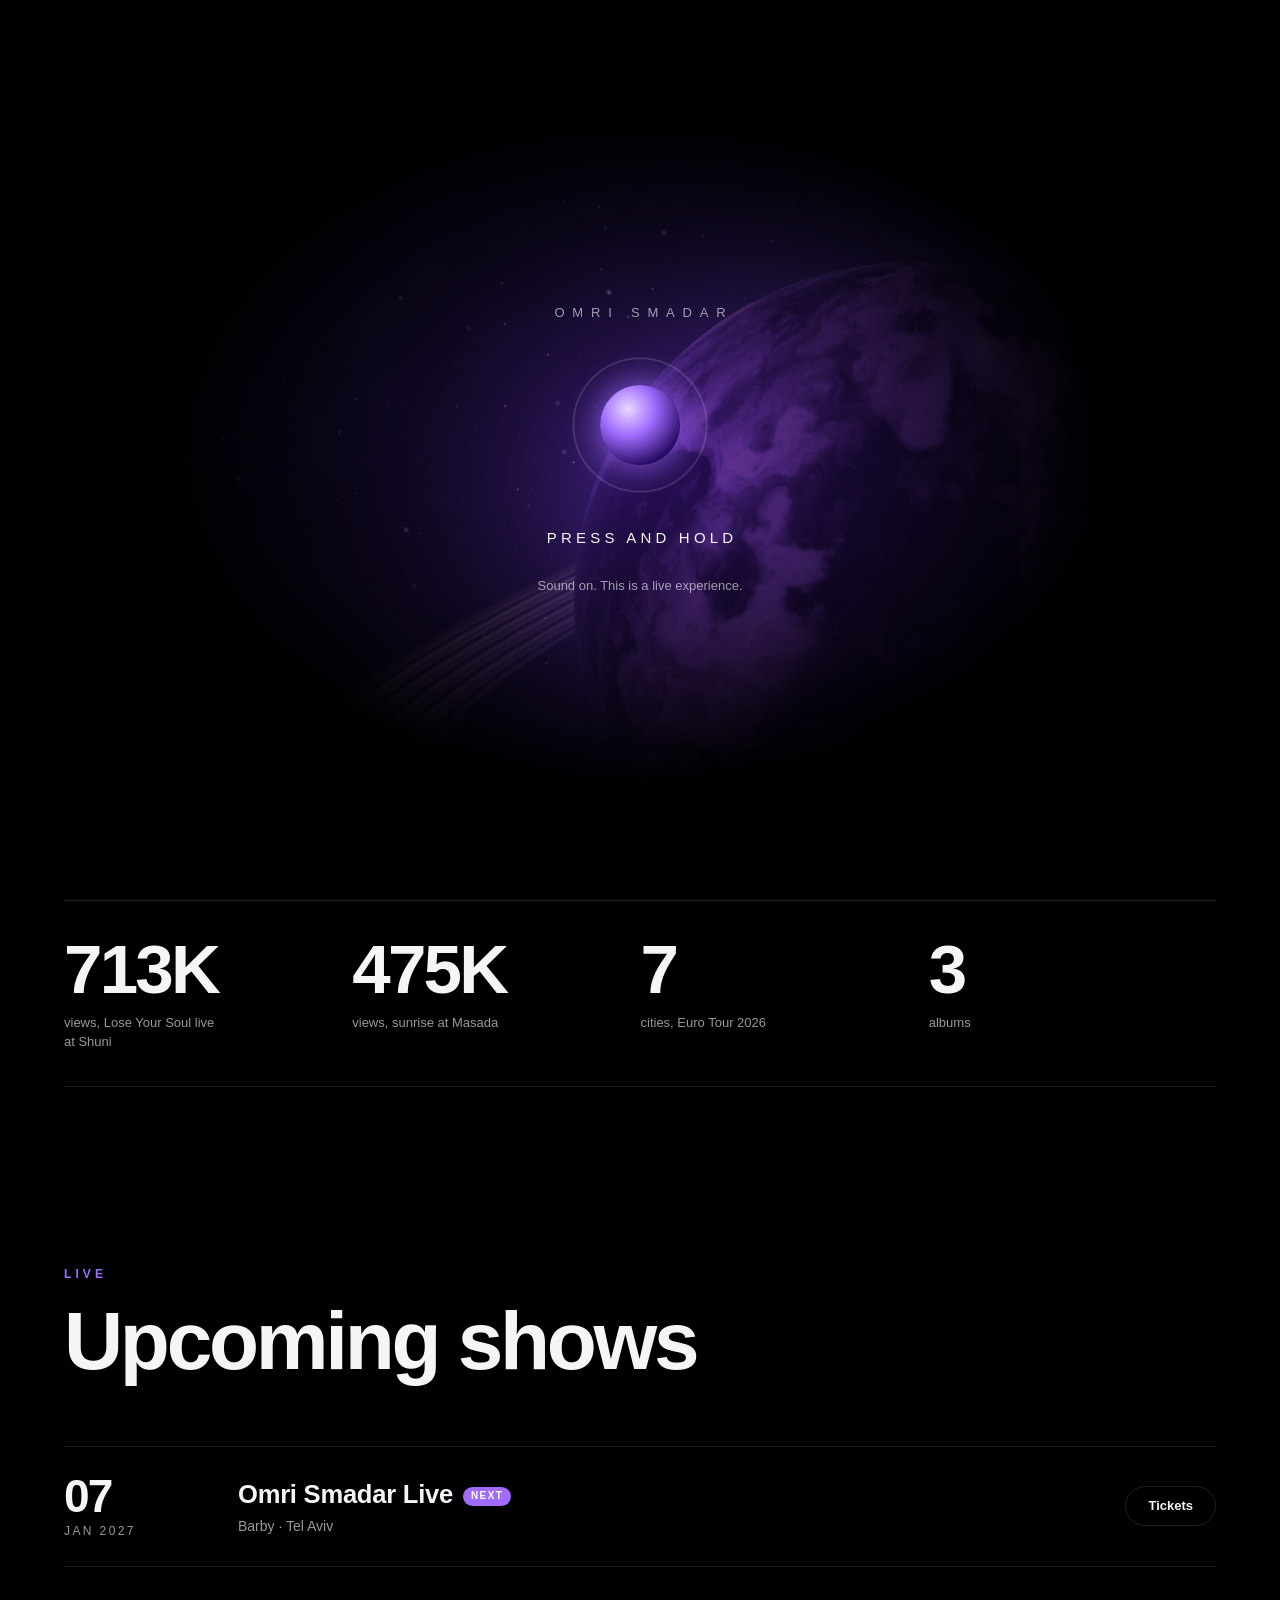
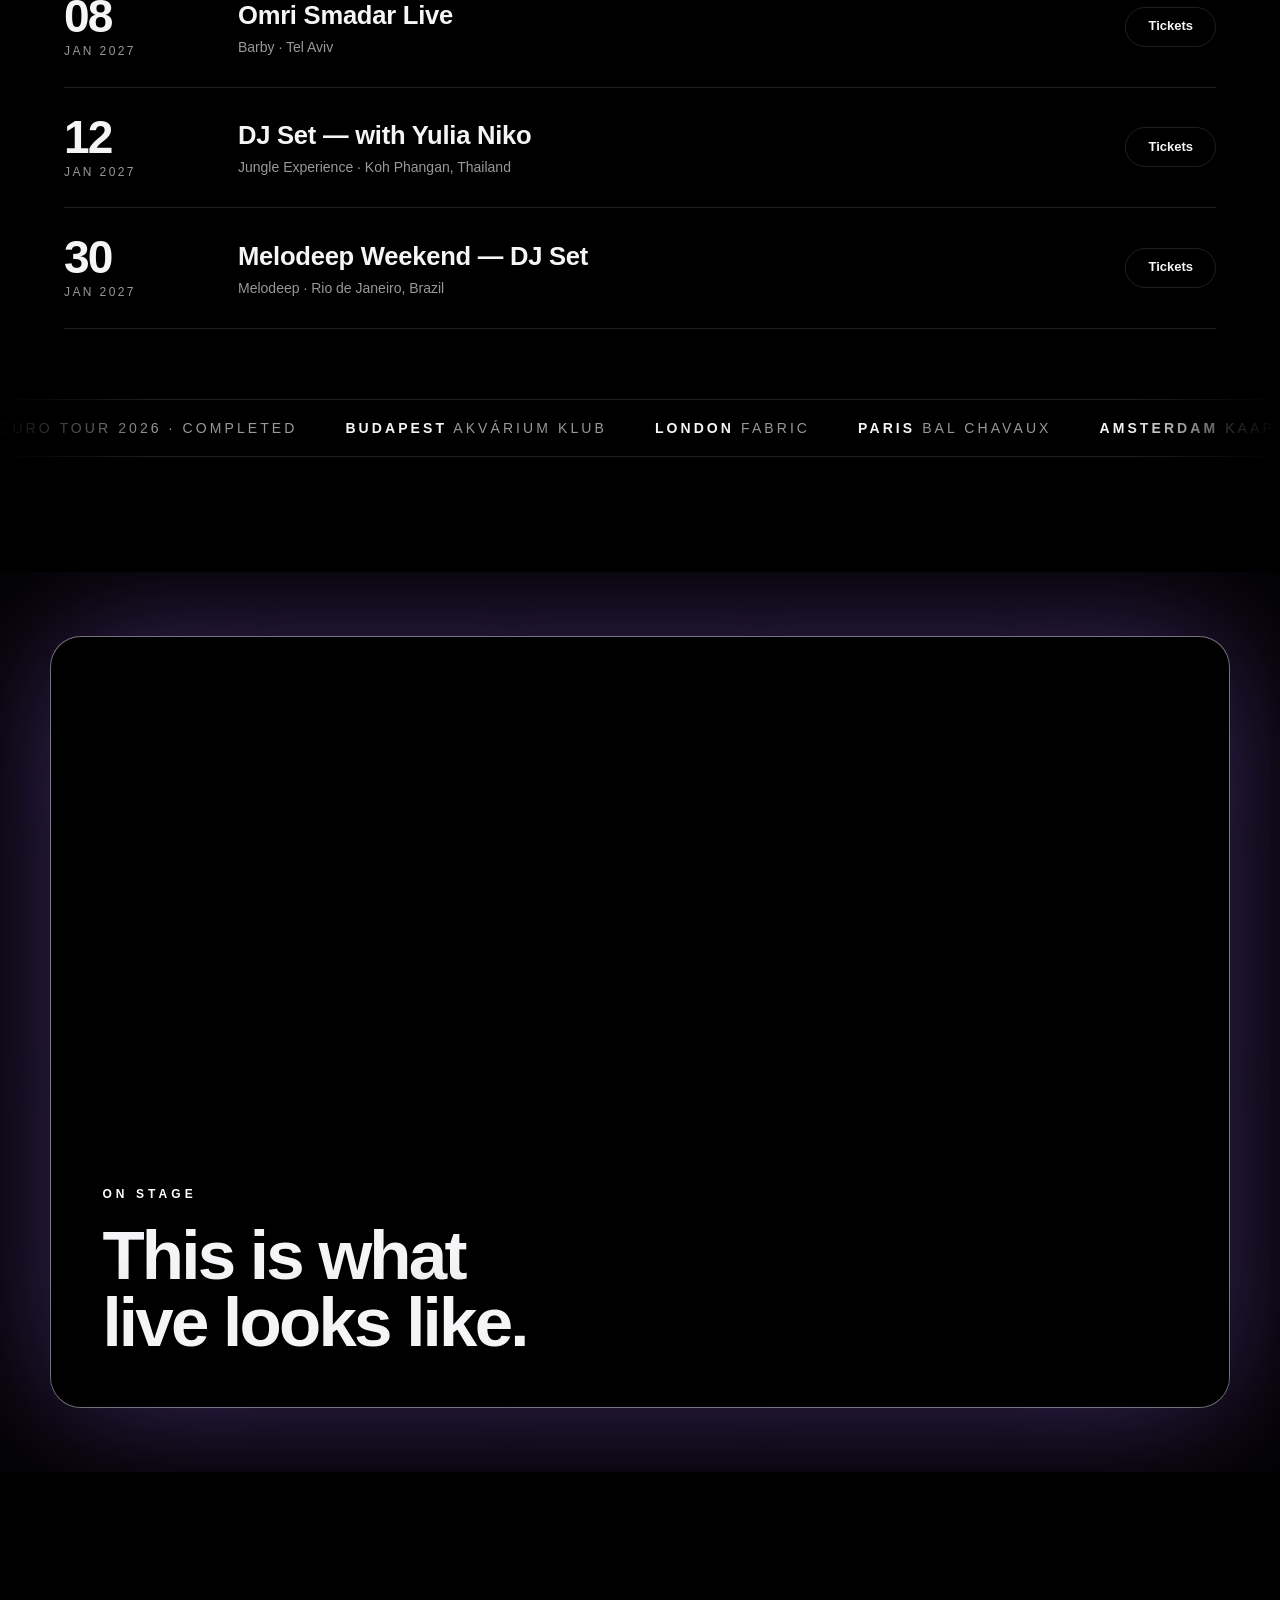
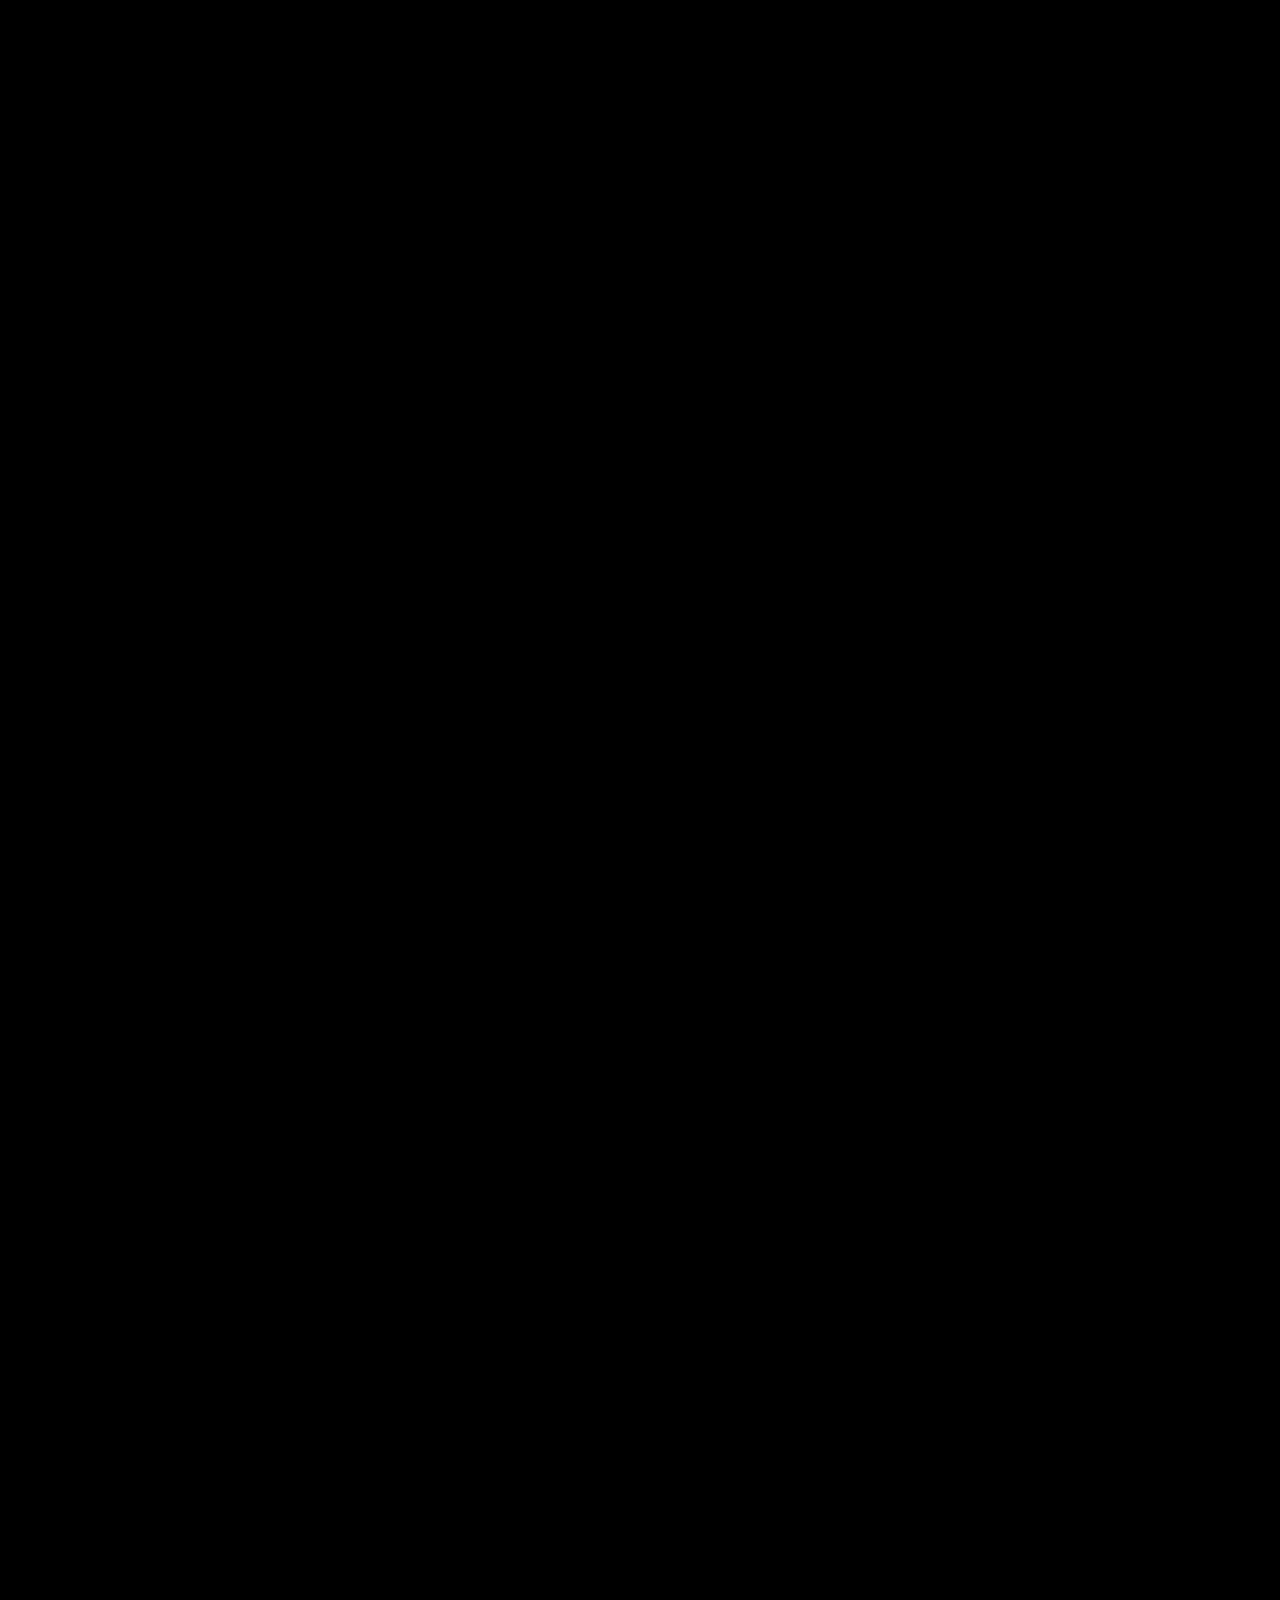
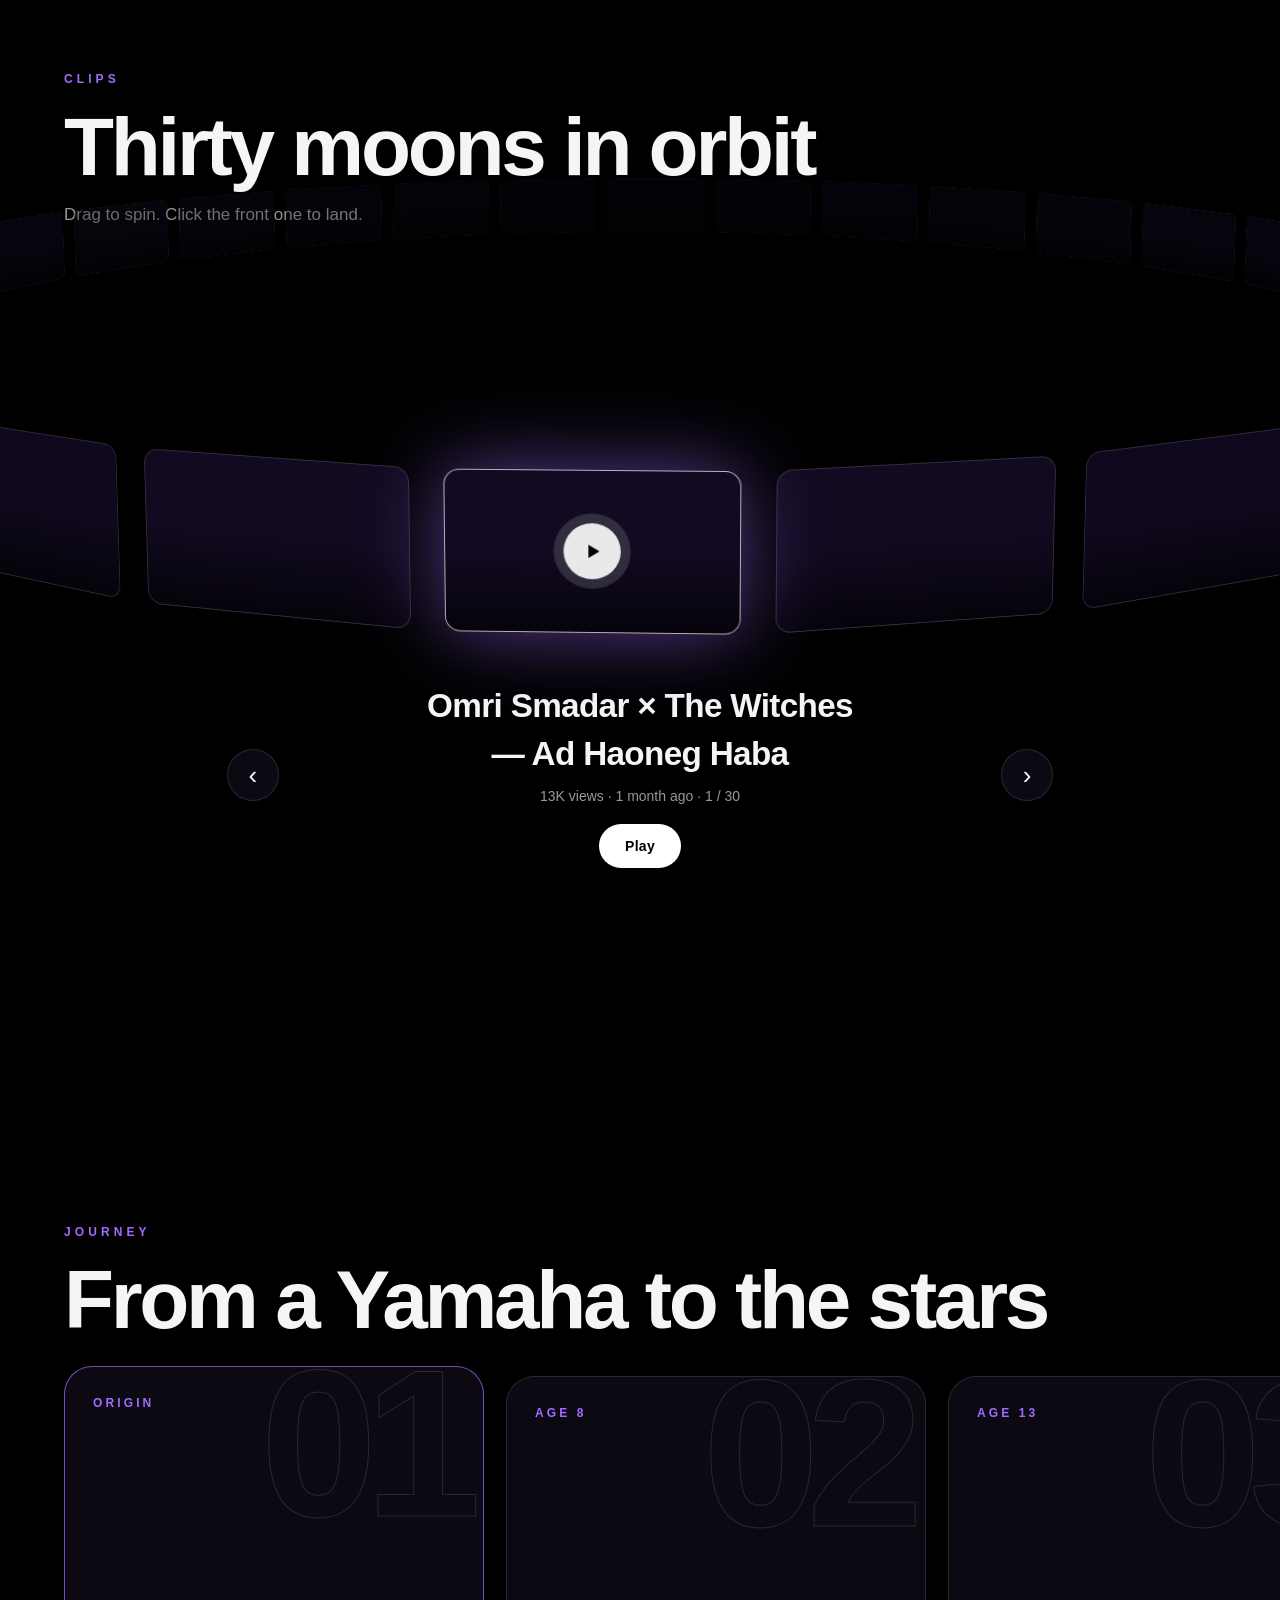
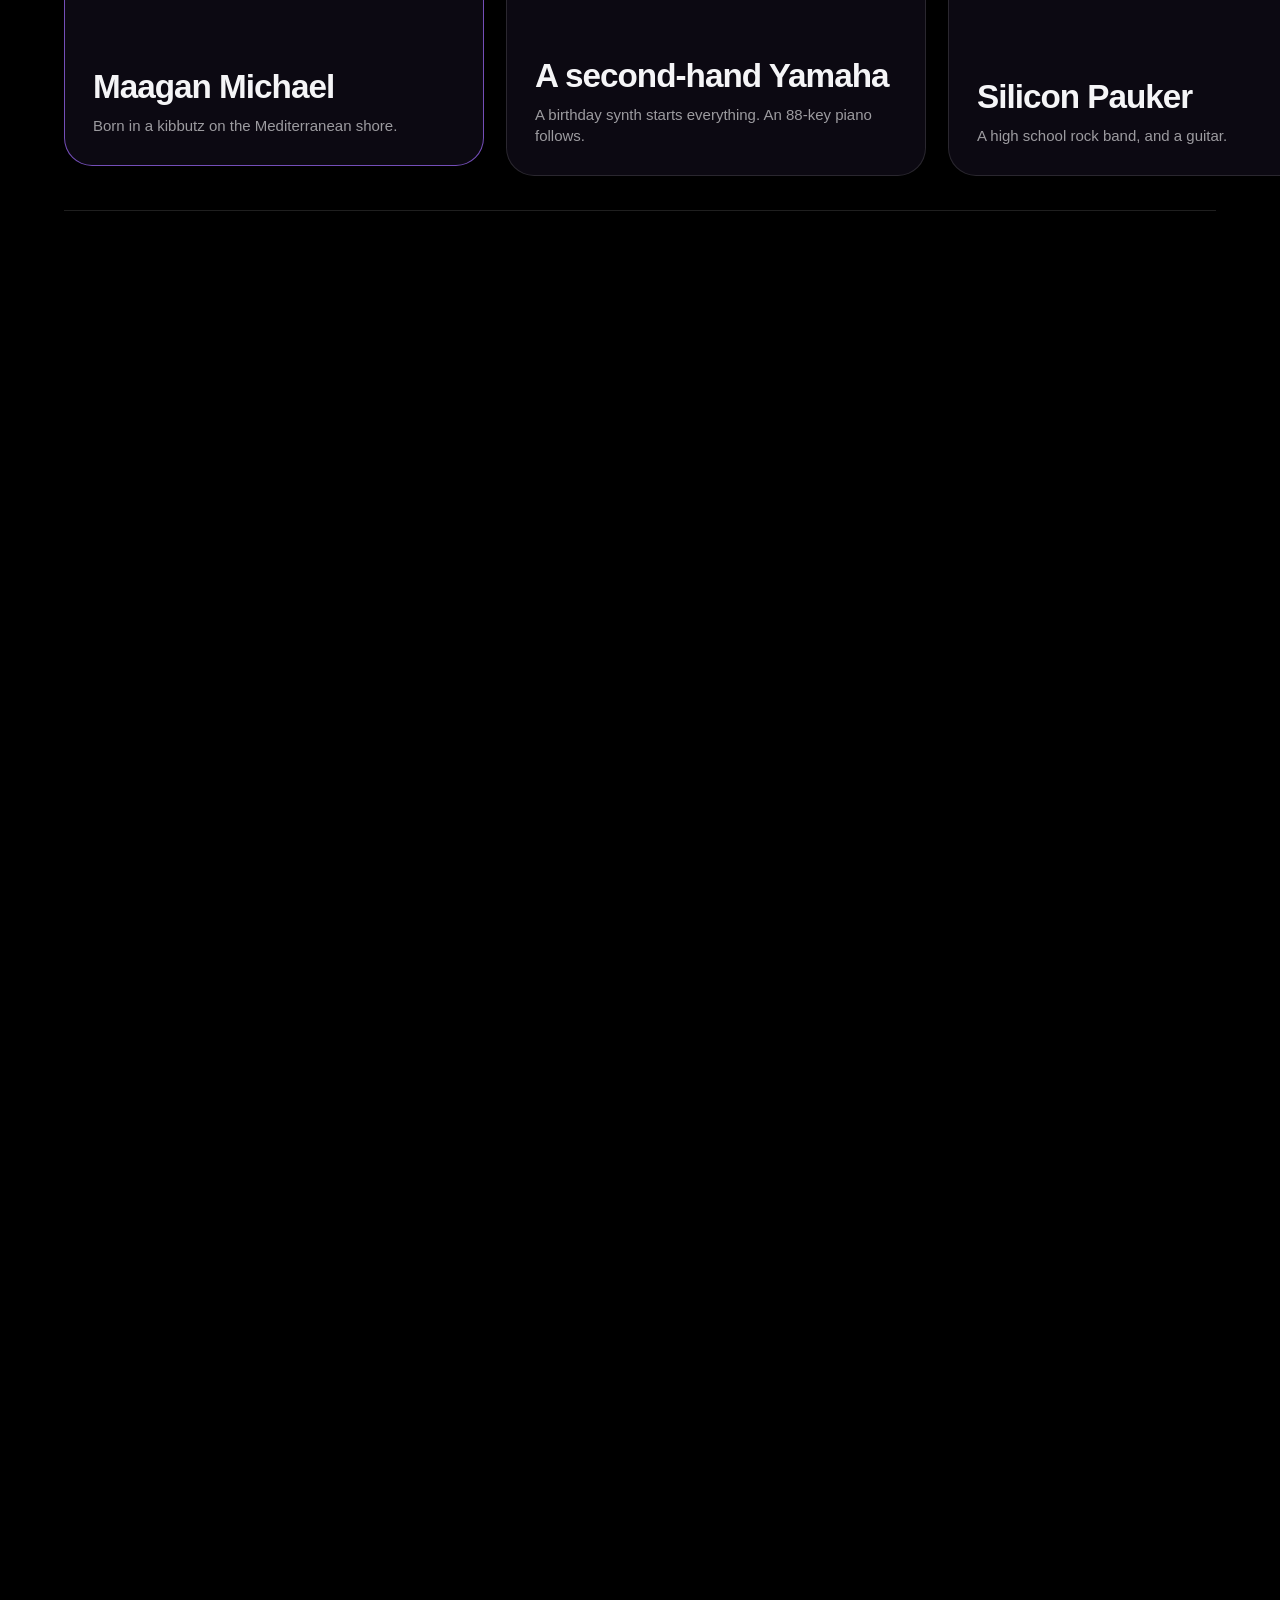
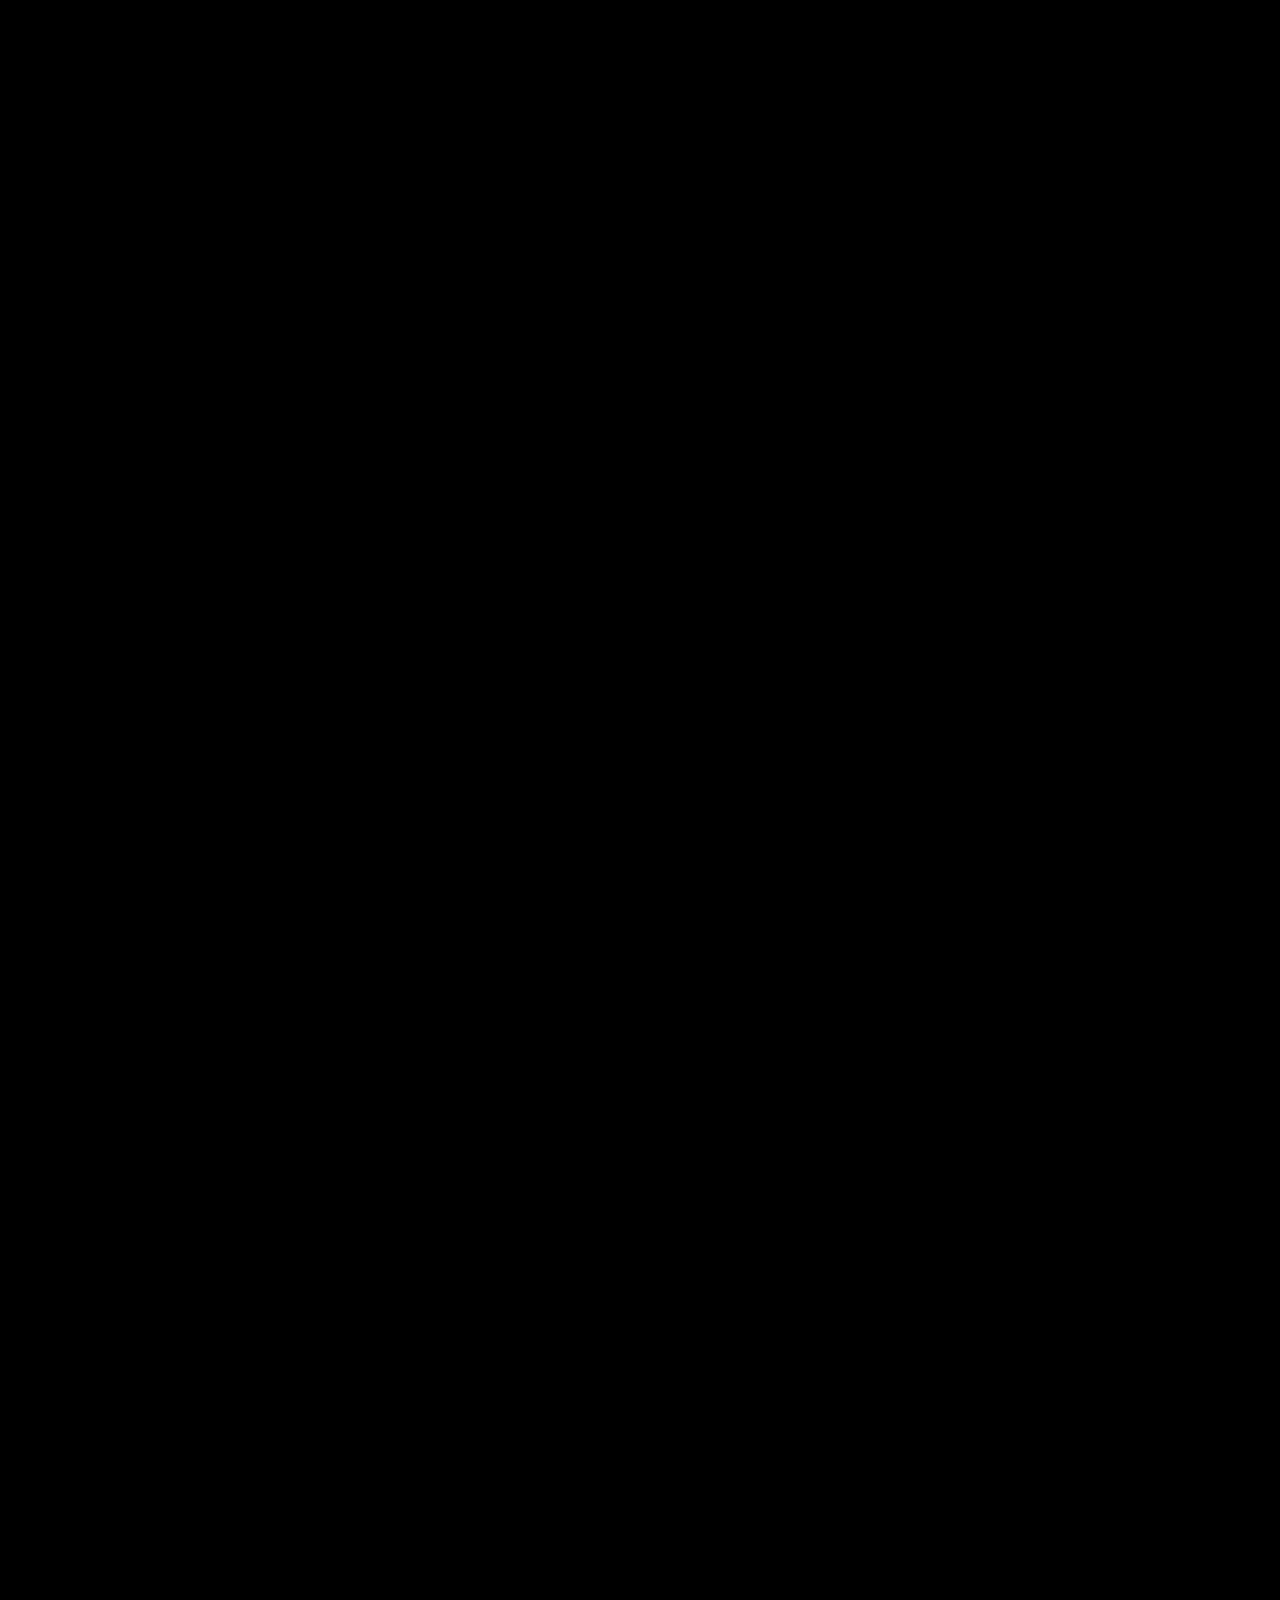
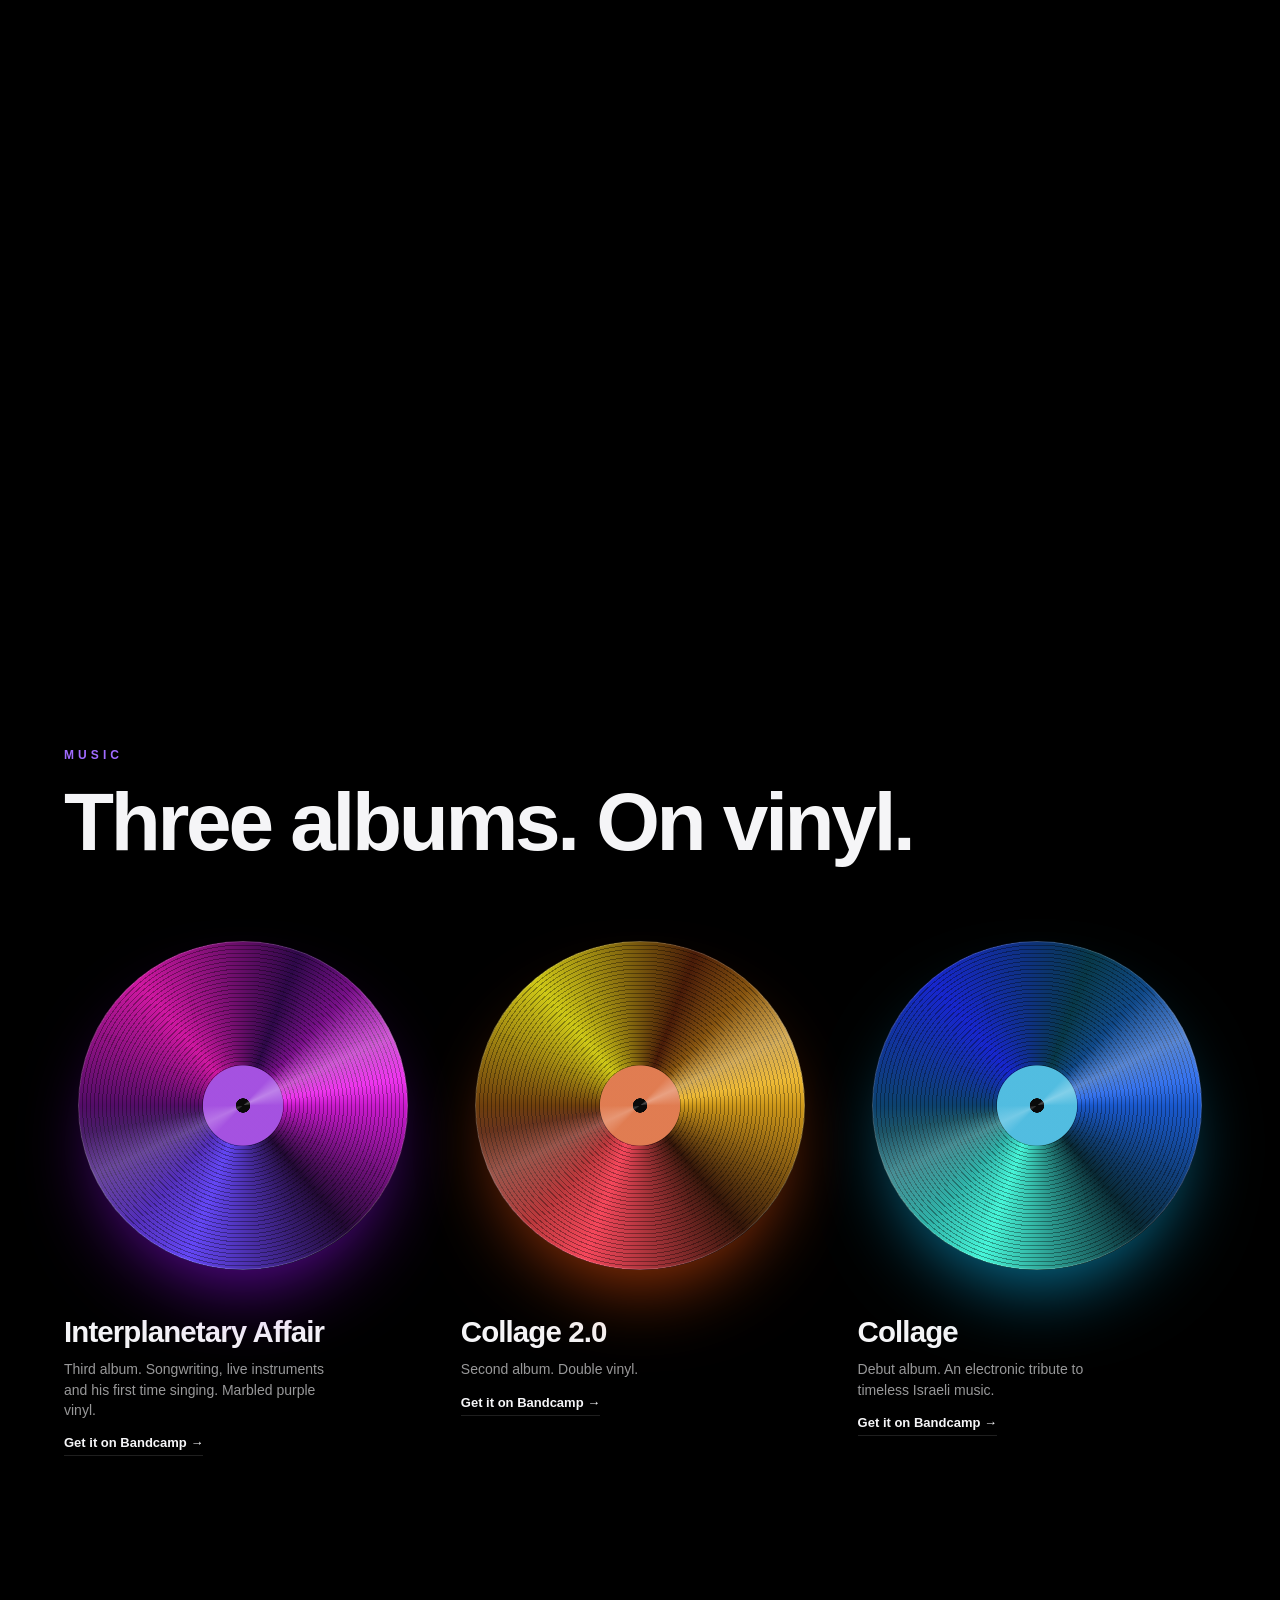
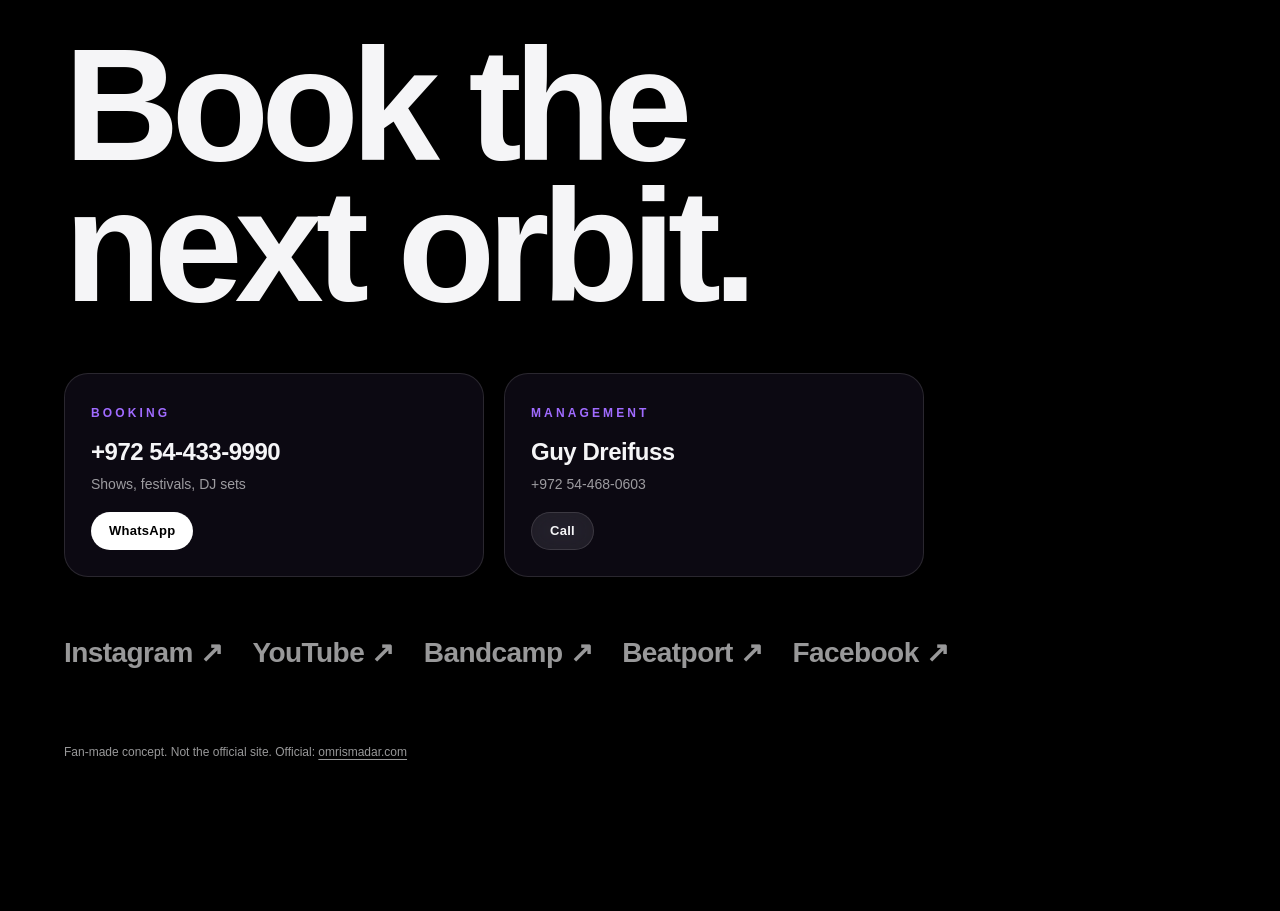
==== index.html @ e98ad11a "Turntable redrawn as a 1200-series style deck: S-arm, strobe turret, pitch plate, 45 adapter Co-Auth" ====
<!doctype html>
<html lang="en">
<head>
<meta charset="utf-8">
<meta name="viewport" content="width=device-width, initial-scale=1, viewport-fit=cover">
<title>Omri Smadar — Interplanetary Affair</title>
<meta name="description" content="Omri Smadar. Composer, producer, live electronic act.">
<meta name="theme-color" content="#000000">
<script>
// Phones get the dedicated mobile page. ?view=desktop forces this one.
(function () {
  var forced = /[?&]view=desktop/.test(location.search);
  var phone = /Android.+Mobile|iPhone|iPod|Windows Phone|webOS|BlackBerry|Opera Mini/i.test(navigator.userAgent) ||
    (matchMedia('(pointer: coarse)').matches && Math.min(screen.width, screen.height) < 600);
  if (phone && !forced) location.replace('mobile.html' + location.hash);
})();
</script>
<link rel="stylesheet" href="styles.css">
</head>
<body class="locked">

<canvas id="space" aria-hidden="true"></canvas>
<div class="grain" aria-hidden="true"></div>

<!-- Hold-to-launch gate -->
<div id="gate">
  <p class="gate-name">Omri Smadar</p>
  <button id="launch" aria-label="Press and hold to launch with sound">
    <svg viewBox="0 0 120 120" aria-hidden="true">
      <circle class="ring-bg" cx="60" cy="60" r="54"/>
      <circle class="ring-fg" cx="60" cy="60" r="54"/>
    </svg>
    <span class="launch-core"></span>
  </button>
  <p class="gate-hint">Press and hold</p>
  <p class="gate-sub">Sound on. This is a live experience.</p>
</div>

<header id="nav">
  <a class="brand" href="#top">Omri Smadar</a>
  <nav>
    <a href="#tour">Tour</a>
    <a href="#clips">Clips</a>
    <a href="#journey">Journey</a>
    <a href="#music">Music</a>
    <a href="#contact">Contact</a>
  </nav>
  <button class="ask-btn" id="askOpen"><span class="orb"></span>Ask AI</button>
</header>

<main id="top">
  <section class="hero">
    <p class="eyebrow reveal">Composer · Producer · Live electronic act</p>
    <div class="hero-stage">
      <div class="title-col">
      <div class="title-wrap">
        <h1 class="hero-title" aria-label="Omri Smadar">
          <span class="line" data-split>OMRI</span>
          <span class="line" data-split>SMADAR</span>
        </h1>
        <canvas id="titleVideo" aria-hidden="true"></canvas>
      </div>
      <div class="deck" id="deck" role="group" aria-label="Title light show">
        <button id="deckPrev" aria-label="Previous scenario">‹</button>
        <span class="deck-name"><em id="deckNum"></em><b id="deckName"></b></span>
        <button id="deckNext" aria-label="Next scenario">›</button>
        <button id="deckLock" class="deck-lock" aria-pressed="false" title="Lock the current scenario or let them cycle">Auto</button>
      </div>
      </div>
      <div class="rig zero" id="rig" role="group" aria-label="DJ deck">
        <div class="tt">
          <!-- Drawn to the proportions of a classic 1200-series direct-drive deck (453 x 353 mm) -->
          <svg class="tt-art" viewBox="0 0 453 353" aria-hidden="true">
            <defs>
              <linearGradient id="ttAlu" x1="0" y1="0" x2="1" y2="1"><stop offset="0" stop-color="#eceef1"/><stop offset=".5" stop-color="#c3c7cd"/><stop offset="1" stop-color="#9fa4ac"/></linearGradient>
              <linearGradient id="ttAluV" x1="0" y1="0" x2="0" y2="1"><stop offset="0" stop-color="#f6f7f8"/><stop offset="1" stop-color="#9ea3ab"/></linearGradient>
              <linearGradient id="ttTube" x1="0" y1="0" x2="1" y2="0"><stop offset="0" stop-color="#8d9299"/><stop offset=".45" stop-color="#ffffff"/><stop offset="1" stop-color="#8d9299"/></linearGradient>
              <radialGradient id="ttKnob" cx=".35" cy=".3" r=".8"><stop offset="0" stop-color="#ffffff"/><stop offset=".55" stop-color="#b9bdc4"/><stop offset="1" stop-color="#6f747c"/></radialGradient>
              <radialGradient id="ttDark" cx=".35" cy=".3" r=".9"><stop offset="0" stop-color="#55585f"/><stop offset="1" stop-color="#111214"/></radialGradient>
              <radialGradient id="ttVinyl" cx=".5" cy=".5" r=".5"><stop offset="0" stop-color="#0a0a0c"/><stop offset=".34" stop-color="#0a0a0c"/><stop offset=".36" stop-color="#1b1b1f"/><stop offset=".5" stop-color="#0c0c0e"/><stop offset=".62" stop-color="#1a1a1e"/><stop offset=".64" stop-color="#0b0b0d"/><stop offset=".8" stop-color="#19191d"/><stop offset=".97" stop-color="#0b0b0d"/><stop offset="1" stop-color="#232327"/></radialGradient>
              <radialGradient id="ttRed" cx=".5" cy=".5" r=".5"><stop offset="0" stop-color="#ff3b2f" stop-opacity=".95"/><stop offset="1" stop-color="#ff3b2f" stop-opacity="0"/></radialGradient>
              <linearGradient id="ttSheen" x1="0" y1="0" x2="1" y2="1"><stop offset="0" stop-color="#fff" stop-opacity="0"/><stop offset=".5" stop-color="#fff" stop-opacity=".11"/><stop offset="1" stop-color="#fff" stop-opacity="0"/></linearGradient>
              <linearGradient id="ttLabel" x1="0" y1="0" x2="1" y2="1"><stop offset="0" stop-color="#2a0d66"/><stop offset=".45" stop-color="#a06bff"/><stop offset=".7" stop-color="#ff8fd0"/><stop offset="1" stop-color="#3a148a"/></linearGradient>
              <clipPath id="ttRim"><path d="M178 20a158 158 0 1 0 .01 0zM178 33a145 145 0 1 1-.01 0z" clip-rule="evenodd"/></clipPath>
            </defs>

            <!-- plinth: rubber base showing under the aluminium top -->
            <rect x="0" y="6" width="453" height="347" rx="16" fill="#151618"/>
            <rect x="0" y="0" width="453" height="344" rx="15" fill="url(#ttAlu)"/>
            <rect x=".7" y=".7" width="451.6" height="342.6" rx="14.5" fill="none" stroke="#fff" stroke-opacity=".7" stroke-width="1.2"/>

            <!-- 45 adapter in its recess, top left -->
            <circle cx="34" cy="34" r="22" fill="#8f949c"/><circle cx="34" cy="34" r="19" fill="url(#ttKnob)"/><circle cx="34" cy="34" r="6.5" fill="#2a2c30"/>

            <!-- platter: bevelled rim with four rows of strobe dots -->
            <circle cx="178" cy="178" r="161" fill="#7d828a"/>
            <circle cx="178" cy="178" r="158.5" fill="#34363b"/>
            <g id="ttDots" class="tt-spin">
              <circle cx="178" cy="178" r="156.2" fill="none" stroke="#f1f1f1" stroke-width="2.6" stroke-dasharray="2.1 3.35"/>
              <circle cx="178" cy="178" r="152.8" fill="none" stroke="#f1f1f1" stroke-width="2.6" stroke-dasharray="2.1 3.1"/>
              <circle cx="178" cy="178" r="149.4" fill="none" stroke="#f1f1f1" stroke-width="2.6" stroke-dasharray="2.1 3.55"/>
              <circle cx="178" cy="178" r="146" fill="none" stroke="#f1f1f1" stroke-width="2.6" stroke-dasharray="2.1 2.9"/>
            </g>
            <circle class="tt-redglow" cx="62" cy="282" r="70" fill="url(#ttRed)" clip-path="url(#ttRim)"/>
            <!-- rubber mat, then the record -->
            <circle cx="178" cy="178" r="144" fill="#141416"/>
            <circle cx="178" cy="178" r="141" fill="none" stroke="#26272b" stroke-width="2"/>
            <g id="ttRecord" class="tt-spin">
              <circle cx="178" cy="178" r="137" fill="url(#ttVinyl)"/>
              <g fill="none" stroke="#000" stroke-opacity=".55" stroke-width=".7">
                <circle cx="178" cy="178" r="128"/><circle cx="178" cy="178" r="117"/><circle cx="178" cy="178" r="104"/><circle cx="178" cy="178" r="92"/><circle cx="178" cy="178" r="78"/><circle cx="178" cy="178" r="64"/>
              </g>
              <circle cx="178" cy="178" r="47" fill="url(#ttLabel)"/>
              <circle cx="178" cy="178" r="47" fill="none" stroke="#fff" stroke-opacity=".3"/>
              <text x="178" y="163" text-anchor="middle" font-size="10" font-weight="800" letter-spacing="2.2" fill="#fff">OMRI</text>
              <text x="178" y="203" text-anchor="middle" font-size="8.5" font-weight="800" letter-spacing="2" fill="#fff">SMADAR</text>
              <text x="178" y="214" text-anchor="middle" font-size="4.6" letter-spacing="1.4" fill="#fff" fill-opacity=".8">33 1/3 RPM · SIDE A</text>
            </g>
            <!-- light on the vinyl stays put while the record turns -->
            <path d="M178 178 L60 108 A137 137 0 0 1 108 60 Z" fill="url(#ttSheen)"/>
            <path d="M178 178 L296 248 A137 137 0 0 1 248 296 Z" fill="url(#ttSheen)"/>
            <circle cx="178" cy="178" r="4.2" fill="url(#ttKnob)"/>

            <!-- strobe / power turret, front left -->
            <circle cx="40" cy="288" r="21" fill="#74797f"/><circle cx="40" cy="288" r="18.5" fill="url(#ttKnob)"/>
            <circle cx="40" cy="288" r="12" fill="url(#ttDark)"/>
            <path class="tt-lamp" d="M48 273 a17 17 0 0 1 9 9 l-8 5 a8 8 0 0 0 -5 -6z" fill="#3a1512"/>
            <text x="40" y="290.5" text-anchor="middle" font-size="5" font-weight="700" fill="#d9dbe0">ON</text>

            <!-- stylus light, front right of the platter -->
            <circle cx="318" cy="322" r="10" fill="#74797f"/><circle cx="318" cy="322" r="8" fill="url(#ttKnob)"/><circle cx="318" cy="322" r="3" fill="#2a2c30"/>

            <!-- pitch plate -->
            <rect x="371" y="192" width="70" height="146" rx="5" fill="#b3b7be" stroke="#7b8088" stroke-width=".8"/>
            <rect x="401" y="206" width="9" height="122" rx="3" fill="#0e0f11"/>
            <g stroke="#2a2c30" stroke-width=".9">
              <path d="M388 212h8M388 226h5M388 240h8M388 254h5M388 267h10M388 280h5M388 294h8M388 308h5M388 322h8"/>
              <path d="M415 212h8M418 226h5M415 240h8M418 254h5M413 267h10M418 280h5M415 294h8M418 308h5M415 322h8"/>
            </g>
            <g font-size="5.4" font-weight="700" fill="#24262b" text-anchor="end">
              <text x="386" y="214">8</text><text x="386" y="242">4</text><text x="386" y="269">0</text><text x="386" y="296">4</text><text x="386" y="324">8</text>
            </g>
            <text x="384" y="207" font-size="4.6" font-weight="700" fill="#24262b" text-anchor="end">−</text><text x="384" y="333" font-size="4.6" font-weight="700" fill="#24262b" text-anchor="end">+</text>
            <text x="406" y="201" text-anchor="middle" font-size="4.6" font-weight="700" letter-spacing=".8" fill="#24262b">PITCH ADJ.</text>
            <circle class="tt-zero" cx="430" cy="267" r="2.4" fill="#2c3a2e"/>

            <!-- tonearm base: gimbal, anti-skate, cue lever, arm rest -->
            <circle cx="392" cy="96" r="39" fill="#8a8f97"/><circle cx="392" cy="96" r="36" fill="url(#ttAluV)"/>
            <circle cx="392" cy="96" r="27" fill="#2b2d31"/>
            <circle cx="432" cy="146" r="10" fill="url(#ttDark)"/><path d="M432 138v8" stroke="#fff" stroke-width="1.4"/>
            <rect x="366" y="196" width="9" height="16" rx="3" fill="#2b2d31"/>
            <g class="tt-arm">
              <rect x="377" y="24" width="30" height="40" rx="6" fill="url(#ttDark)"/>
              <rect x="379" y="30" width="26" height="5" fill="#fff" fill-opacity=".14"/>
              <path d="M392 62V96" stroke="url(#ttTube)" stroke-width="8" stroke-linecap="round"/>
              <path d="M392 96C396 150 372 176 367 218S358 276 352 300" fill="none" stroke="#5f646c" stroke-width="6.4" stroke-linecap="round"/>
              <path d="M392 96C396 150 372 176 367 218S358 276 352 300" fill="none" stroke="#eef0f2" stroke-width="4" stroke-linecap="round"/>
              <circle cx="392" cy="96" r="15" fill="url(#ttKnob)"/><circle cx="392" cy="96" r="6" fill="#2b2d31"/>
              <g transform="rotate(14 352 300)">
                <rect x="345" y="294" width="14" height="27" rx="2.5" fill="#101113"/>
                <rect x="347" y="315" width="10" height="5" fill="#c9ccd2"/>
                <path d="M359 300h11" stroke="#d5d8dd" stroke-width="2.2" stroke-linecap="round"/>
              </g>
            </g>

            <text x="232" y="349.5" text-anchor="middle" font-size="5" font-weight="700" letter-spacing="1.6" fill="#d7d9de">SL-OMRI · QUARTZ · DIRECT DRIVE</text>
          </svg>
          <button class="tt-start" id="ttStart" aria-pressed="false" aria-label="Start or stop the record">START · STOP</button>
          <div class="tt-speed"><button id="tt33" class="on" aria-label="33 rpm">33</button><button id="tt45" aria-label="45 rpm">45</button></div>
          <div class="tt-pitch">
            <input type="range" id="ttPitch" min="-8" max="8" step="0.1" value="0" aria-label="Pitch, plus or minus 8 percent">
          </div>
          <output class="tt-pitch-out" id="ttPitchOut">0.0%</output>
        </div>
        <div class="mx">
          <div class="mx-lcd"><b id="mxBpm">---.-</b><span>BPM</span><em id="mxInfo">press start</em></div>
          <div class="mx-eq">
            <div class="mx-knobs">
              <div class="mx-k"><div class="knob" data-k="hi" role="slider" tabindex="0" aria-label="Treble" aria-valuemin="0" aria-valuemax="100"><i></i></div><label>HI</label></div>
              <div class="mx-k"><div class="knob" data-k="mid" role="slider" tabindex="0" aria-label="Mid" aria-valuemin="0" aria-valuemax="100"><i></i></div><label>MID</label></div>
              <div class="mx-k"><div class="knob" data-k="low" role="slider" tabindex="0" aria-label="Bass" aria-valuemin="0" aria-valuemax="100"><i></i></div><label>LOW</label></div>
            </div>
            <div class="mx-meter" id="mxMeter" aria-hidden="true"><i></i><i></i><i></i><i></i><i></i><i></i><i></i><i></i><i></i><i></i><i></i><i></i></div>
          </div>
          <div class="mx-fx">
            <button id="mxFx" aria-pressed="false">Flanger</button>
            <div class="mx-k"><div class="knob small" data-k="fx" role="slider" tabindex="0" aria-label="Flanger depth" aria-valuemin="0" aria-valuemax="100"><i></i></div><label>DEPTH</label></div>
          </div>
          <input type="range" class="mx-vol" id="mxVol" min="0" max="100" value="85" aria-label="Channel volume">
        </div>
        <p class="rig-note" id="ttTitle"></p>
      </div>
    </div>
    <p class="hero-sub reveal">Interplanetary Affair. From a kibbutz on the Mediterranean to sunrise at Masada.</p>
    <div class="hero-cta reveal">
      <a class="btn solid" href="#tour">See him live</a>
      <a class="btn ghost" href="#clips">Watch the clips</a>
    </div>
    <div class="scroll-cue" aria-hidden="true"><span></span></div>
  </section>

  <section class="stats" aria-label="In numbers">
    <div class="stat reveal"><b data-count="713" data-suffix="K">0</b><span>views, Lose Your Soul live at Shuni</span></div>
    <div class="stat reveal"><b data-count="475" data-suffix="K">0</b><span>views, sunrise at Masada</span></div>
    <div class="stat reveal"><b data-count="7">0</b><span>cities, Euro Tour 2026</span></div>
    <div class="stat reveal"><b data-count="3">0</b><span>albums</span></div>
  </section>

  <section id="tour" class="section">
    <header class="section-head">
      <p class="eyebrow reveal">Live</p>
      <h2 class="reveal">Upcoming shows</h2>
      <p class="live-tag" id="tourLive" hidden><i></i>Live from omrismadar.com</p>
    </header>
    <ol class="tour-list" id="tourList"></ol>
    <div class="marquee" aria-label="Euro Tour 2026, completed"><div class="marquee-track" id="euroMarquee"></div></div>
  </section>

  <section class="portal" id="portal" aria-label="Live footage">
    <div class="portal-sticky">
      <div class="portal-frame" id="portalFrame">
        <video id="liveVideo" src="https://omri-vids.b-cdn.net/OMRI%20WEBSITE%20VIDEO.mp4" muted loop playsinline preload="metadata" crossorigin="anonymous"></video>
      </div>
      <div class="portal-caption" id="portalCaption">
        <p class="eyebrow">On stage</p>
        <h2>This is what<br>live looks like.</h2>
      </div>
    </div>
  </section>

  <section id="clips" class="section clips">
    <header class="section-head">
      <p class="eyebrow reveal">Clips</p>
      <h2 class="reveal">Thirty moons in orbit</h2>
      <p class="lede reveal">Drag to spin. Click the front one to land.</p>
    </header>
    <div class="orbit-stage" id="orbitStage">
      <div class="orbit-ring" id="orbitRing"></div>
    </div>
    <div class="orbit-info">
      <button class="orbit-arrow" id="orbitPrev" aria-label="Previous clip">‹</button>
      <div class="orbit-meta">
        <h3 id="orbitTitle" dir="auto"></h3>
        <p id="orbitSub"></p>
        <button class="btn solid" id="orbitPlay">Play</button>
      </div>
      <button class="orbit-arrow" id="orbitNext" aria-label="Next clip">›</button>
    </div>
  </section>

  <section id="journey" class="journey">
    <div class="journey-sticky">
      <header class="section-head">
        <p class="eyebrow">Journey</p>
        <h2>From a Yamaha to the stars</h2>
      </header>
      <div class="journey-track" id="journeyTrack"></div>
      <div class="journey-bar"><i id="journeyBar"></i></div>
    </div>
  </section>

  <section id="music" class="section">
    <header class="section-head">
      <p class="eyebrow reveal">Music</p>
      <h2 class="reveal">Three albums. On vinyl.</h2>
    </header>
    <div class="vinyls" id="vinyls"></div>
  </section>

  <section id="contact" class="section contact">
    <h2 class="giant reveal">Book the<br>next orbit.</h2>
    <div class="contact-grid" id="contactGrid"></div>
    <div class="socials" id="socials"></div>
    <p class="fine">Fan-made concept. Not the official site. Official: <a href="https://omrismadar.com/" target="_blank" rel="noopener">omrismadar.com</a></p>
  </section>
</main>

<!-- Mini now-playing pill, shown once the deck has scrolled out of view -->
<button id="sound" class="sound" aria-pressed="false" aria-label="Start or stop the track">
  <span class="eq"><i></i><i></i><i></i><i></i></span>
  <span class="sound-text"><b data-track-title>Deck</b><em data-track-bpm></em></span>
</button>

<!-- Clip player -->
<div id="modal" class="modal" hidden>
  <div class="modal-glow" id="modalGlow"></div>
  <button class="modal-close" id="modalClose" aria-label="Close player">×</button>
  <div class="modal-frame" id="modalFrame"></div>
  <p class="modal-title" id="modalTitle" dir="auto"></p>
</div>

<!-- AI agent -->
<aside id="agent" class="agent" aria-label="Ask about Omri Smadar" aria-hidden="true">
  <header class="agent-head">
    <span class="orb big"></span>
    <div>
      <b>Ask about Omri</b>
      <em id="agentStatus">Starting…</em>
    </div>
    <button id="traceOpen" class="trace-btn" title="Under the hood" aria-label="View log">{ }</button>
    <button id="agentClear" title="New chat" aria-label="New chat">↺</button>
    <button id="agentClose" aria-label="Close">×</button>
  </header>
  <div class="agent-log" id="agentLog" aria-live="polite"></div>
  <div class="agent-chips" id="agentChips"></div>
  <form class="agent-form" id="agentForm">
    <input id="agentInput" dir="auto" autocomplete="off" placeholder="Tour dates, tracks, his story…" aria-label="Your question">
    <button aria-label="Send">↑</button>
  </form>
  <p class="agent-foot" id="agentFoot"></p>
</aside>

<!-- Under-the-hood log -->
<aside id="trace" class="trace" aria-label="Agent log" aria-hidden="true">
  <header class="trace-head">
    <span class="trace-dots"><i></i><i></i><i></i></span>
    <b>under the hood</b>
    <button id="traceClear" title="Clear log">clear</button>
    <button id="traceClose" aria-label="Close log">×</button>
  </header>
  <div class="trace-stats" id="traceStats"></div>
  <div class="trace-body" id="traceBody"></div>
</aside>

<script src="data.js"></script>
<script src="space.js"></script>
<script src="deck.js"></script>
<script src="app.js"></script>
<script src="agent.js"></script>
</body>
</html>
---- styles.css ----
:root {
  --bg: #000;
  --fg: #f5f5f7;
  --dim: rgba(245, 245, 247, .62);
  --faint: rgba(245, 245, 247, .14);
  --glass: rgba(22, 18, 34, .55);
  --line: rgba(255, 255, 255, .12);
  --violet: #a06bff;
  --violet-2: #6a3df0;
  --gold: #ffb066;
  --ease: cubic-bezier(.16, 1, .3, 1);
  --pad: clamp(20px, 5vw, 72px);
  --font: -apple-system, BlinkMacSystemFont, "SF Pro Display", "Helvetica Neue", "Segoe UI", Arial, "Arial Hebrew", sans-serif;
}

* { box-sizing: border-box; margin: 0; padding: 0; }
html { scroll-behavior: smooth; -webkit-text-size-adjust: 100%; }
body {
  background: var(--bg); color: var(--fg); font-family: var(--font);
  -webkit-font-smoothing: antialiased; overflow-x: hidden; line-height: 1.45;
}
body.locked { overflow: hidden; height: 100vh; }
main { overflow-x: clip; }
a { color: inherit; text-decoration: none; }
button { font: inherit; color: inherit; background: none; border: 0; cursor: pointer; }
:focus-visible { outline: 2px solid var(--violet); outline-offset: 3px; border-radius: 6px; }

#space { position: fixed; inset: 0; width: 100%; height: 100%; z-index: -2; display: block; }
#space.fallback { background: radial-gradient(60% 60% at 70% 60%, #3a1a7a 0, #0a0418 55%, #000 100%); }
.grain {
  position: fixed; inset: 0; z-index: -1; pointer-events: none; opacity: .07; mix-blend-mode: overlay;
  background-image: url("data:image/svg+xml,%3Csvg xmlns='http://www.w3.org/2000/svg' width='160' height='160'%3E%3Cfilter id='n'%3E%3CfeTurbulence type='fractalNoise' baseFrequency='.9' numOctaves='2'/%3E%3C/filter%3E%3Crect width='100%25' height='100%25' filter='url(%23n)'/%3E%3C/svg%3E");
}

/* ---------- Gate ---------- */
#gate {
  position: fixed; inset: 0; z-index: 100; display: grid; place-content: center; justify-items: center; gap: 28px;
  background: radial-gradient(50% 50% at 50% 50%, rgba(40, 16, 90, .5), #000 75%);
  transition: opacity 1.2s var(--ease), visibility 0s 1.2s; text-align: center; padding: 24px;
  touch-action: none; user-select: none; -webkit-user-select: none;
}
#gate.gone { opacity: 0; visibility: hidden; pointer-events: none; }
.gate-name { letter-spacing: .6em; text-indent: .6em; text-transform: uppercase; font-size: 13px; color: var(--dim); }
#launch { position: relative; width: 148px; height: 148px; border-radius: 50%; -webkit-tap-highlight-color: transparent; touch-action: none; }
#launch svg { position: absolute; inset: 0; transform: rotate(-90deg); }
#launch circle { fill: none; stroke-width: 1.5; }
.ring-bg { stroke: var(--faint); }
.ring-fg { stroke: #fff; stroke-dasharray: 339.3; stroke-dashoffset: calc(339.3 * (1 - var(--p, 0))); stroke-linecap: round; filter: drop-shadow(0 0 6px var(--violet)); }
.launch-core {
  position: absolute; inset: 34px; border-radius: 50%;
  background: radial-gradient(circle at 35% 30%, #e9d8ff, var(--violet) 35%, #2a0d66 75%);
  box-shadow: 0 0 calc(30px + 90px * var(--p, 0)) calc(4px + 26px * var(--p, 0)) rgba(160, 107, 255, .65);
  transform: scale(calc(1 + .35 * var(--p, 0))); animation: breathe 2.6s ease-in-out infinite;
}
#launch.holding .launch-core { animation: shake .08s linear infinite; }
@keyframes breathe { 50% { filter: brightness(1.35); } }
@keyframes shake { 50% { translate: calc(2px * var(--p, 0)) calc(-2px * var(--p, 0)); } }
.gate-hint { font-size: 15px; letter-spacing: .28em; text-indent: .28em; text-transform: uppercase; }
.gate-sub { font-size: 13px; color: var(--dim); }

/* ---------- Nav ---------- */
#nav {
  position: fixed; top: 0; left: 0; right: 0; z-index: 40; height: 56px; padding: 0 var(--pad);
  display: flex; align-items: center; justify-content: space-between; gap: 16px;
  background: linear-gradient(#000a, #0000); transition: transform .6s var(--ease), opacity .6s;
}
.locked #nav { opacity: 0; transform: translateY(-12px); pointer-events: none; }
.sound { opacity: 0; transform: translateY(12px); pointer-events: none; }
.launched.deck-away .sound { opacity: 1; transform: none; pointer-events: auto; }
.brand { font-size: 13px; letter-spacing: .42em; text-transform: uppercase; font-weight: 600; white-space: nowrap; }
#nav nav { display: flex; gap: 28px; font-size: 13px; color: var(--dim); }
#nav nav a { transition: color .3s; }
#nav nav a:hover { color: #fff; }
.ask-btn {
  display: flex; align-items: center; gap: 10px; font-size: 13px; font-weight: 500; padding: 8px 14px 8px 10px; border-radius: 999px;
  background: var(--glass); border: 1px solid var(--line); backdrop-filter: blur(20px) saturate(1.6); -webkit-backdrop-filter: blur(20px) saturate(1.6);
  transition: background .3s, transform .3s var(--ease); white-space: nowrap;
}
.ask-btn:hover { background: rgba(160, 107, 255, .28); transform: scale(1.04); }
.orb {
  width: 16px; height: 16px; border-radius: 50%; flex: none;
  background: conic-gradient(from 0deg, #a06bff, #5ac8fa, #ffb066, #ff5fa2, #a06bff);
  animation: spin 4s linear infinite; box-shadow: 0 0 12px rgba(160, 107, 255, .8);
}
.orb.big { width: 30px; height: 30px; }
@keyframes spin { to { rotate: 360deg; } }

/* ---------- Hero ---------- */
.hero { min-height: 100vh; min-height: 100svh; padding: 120px var(--pad) 90px; display: flex; flex-direction: column; justify-content: flex-end; position: relative; }
.eyebrow { font-size: 12px; letter-spacing: .34em; text-transform: uppercase; color: var(--violet); font-weight: 600; margin-bottom: 18px; }
.hero-title { font-size: clamp(56px, 16.4vw, 300px); font-weight: 700; line-height: .86; letter-spacing: -.045em; margin-left: -.04em; }
.hero-title .line { display: block; overflow: hidden; padding-bottom: .04em; white-space: nowrap; }
.hero-title .ch { display: inline-block; transform: translateY(110%) rotate(8deg); transition: transform 1.3s var(--ease); transition-delay: calc(var(--i) * 55ms + 250ms); will-change: transform; }
.launched .hero-title .ch { transform: none; }
.hero-title .line:nth-child(2) .ch { color: transparent; background: linear-gradient(180deg, #fff 18%, #b68cff 70%, #6a3df0 115%); -webkit-background-clip: text; background-clip: text; }
.hero-title .line:nth-child(2) .ch { transition-delay: calc(var(--i) * 55ms + 520ms); }
.hero-sub { max-width: 34ch; font-size: clamp(17px, 1.6vw, 22px); color: var(--dim); margin-top: 28px; }
.hero-cta { display: flex; gap: 12px; margin-top: 30px; flex-wrap: wrap; }
.btn {
  display: inline-flex; align-items: center; justify-content: center; height: 44px; padding: 0 26px; border-radius: 999px; font-size: 14px; font-weight: 600;
  letter-spacing: .02em; transition: transform .4s var(--ease), background .3s, box-shadow .3s; white-space: nowrap;
}
.btn.solid { background: #fff; color: #000; }
.btn.solid:hover { box-shadow: 0 0 40px rgba(160, 107, 255, .8); }
.btn.ghost { background: rgba(255, 255, 255, .08); border: 1px solid var(--line); backdrop-filter: blur(14px); -webkit-backdrop-filter: blur(14px); }
.btn.ghost:hover { background: rgba(255, 255, 255, .16); }
.scroll-cue { position: absolute; right: var(--pad); bottom: 96px; width: 1px; height: 80px; background: var(--faint); overflow: hidden; }
.scroll-cue span { position: absolute; inset: 0; background: #fff; animation: cue 2s var(--ease) infinite; }
@keyframes cue { from { translate: 0 -100%; } to { translate: 0 100%; } }

/* title on the left, DJ rig on the right */
.hero-stage { display: flex; align-items: flex-end; justify-content: space-between; gap: 3vw; }
.title-col { flex: 1; min-width: 0; display: flex; flex-direction: column; }
@media (min-width: 1100px) { .hero-title { font-size: clamp(56px, 12.6vw, 240px); } }
@media (max-width: 1099px) { .hero-stage { flex-direction: column; align-items: flex-start; gap: 26px; } }

/* ---------- DJ rig: turntable + mixer channel. Everything is sized in em so the whole rig scales. ---------- */
.rig { flex: none; display: flex; gap: .7em; font-size: clamp(12px, 1.05vw, 17px); opacity: 0; transform: translateY(20px); transition: opacity 1.2s var(--ease) 1.4s, transform 1.2s var(--ease) 1.4s; user-select: none; -webkit-user-select: none; }
.launched .rig { opacity: 1; transform: none; }
.rig button { font-family: inherit; }
.tt { position: relative; width: 20em; height: 15.585em; flex: none; filter: drop-shadow(0 1.6em 1.6em rgba(0, 0, 0, .75)); }
.tt-art { position: absolute; inset: 0; width: 100%; height: 100%; display: block; overflow: visible; font-family: var(--font); }
.tt-spin { transform-box: view-box; transform-origin: 178px 178px; will-change: transform; }
.tt-redglow { opacity: 0; transition: opacity .4s; mix-blend-mode: screen; }
.rig.on .tt-redglow { opacity: 1; }
.rig.on .tt-lamp { fill: #ff3b2f; filter: drop-shadow(0 0 3px #ff3b2f); }
.rig.zero .tt-zero { fill: #3ddc84; filter: drop-shadow(0 0 2.5px #3ddc84); }
.tt-arm { transform-box: view-box; transform-origin: 392px 96px; transform: rotate(-2deg); transition: transform 1.2s var(--ease); filter: drop-shadow(3px 5px 3px rgba(0, 0, 0, .45)); }
.rig.on .tt-arm { transform: rotate(27deg); }
/* live controls sit exactly over their drawn positions (percentages of the 453 x 353 drawing) */
.tt-start { position: absolute; left: 2.6%; top: 86.6%; width: 16%; height: 9.2%; border-radius: .25em; font-size: .36em; font-weight: 800; letter-spacing: .04em; color: #16181b;
  background: linear-gradient(#fbfbfc, #b9bdc4); box-shadow: 0 .35em 0 #686d75, inset 0 1px 0 #fff, 0 .5em .8em rgba(0, 0, 0, .35); transition: transform .1s, box-shadow .1s; }
.tt-start:active, .tt-start[aria-pressed="true"] { transform: translateY(.25em); box-shadow: 0 .1em 0 #686d75, inset 0 1px 0 #fff, 0 0 1.6em rgba(255, 60, 40, .6); }
.tt-speed { position: absolute; left: 20.2%; top: 90.6%; width: 13.4%; height: 4.8%; display: flex; gap: 8%; }
.tt-speed button { flex: 1; font-size: .34em; font-weight: 800; border-radius: .35em; color: #24262b; background: linear-gradient(#f4f5f7, #b9bdc4); box-shadow: 0 .25em 0 #686d75; }
.tt-speed button::before { content: ""; display: block; width: .45em; height: .45em; margin: 0 auto .1em; border-radius: 50%; background: #5a2320; }
.tt-speed button.on::before { background: #ff3b2f; box-shadow: 0 0 .6em #ff3b2f; }
.tt-speed button { line-height: 1; padding: 0; }
.tt-pitch { position: absolute; left: 82.6%; top: 56.2%; width: 14%; height: 38.6%; }
.tt-pitch input { position: absolute; inset: 0; width: 100%; height: 100%; margin: 0; font-size: inherit; background: none; writing-mode: vertical-lr; -webkit-appearance: none; appearance: none; cursor: grab; }
.tt-pitch input::-webkit-slider-runnable-track { background: none; }
.tt-pitch input::-webkit-slider-thumb { -webkit-appearance: none; width: 1.75em; height: .95em; border-radius: .14em; background: linear-gradient(#45474c, #101113 44%, #f4f4f4 45% 55%, #101113 56%, #303236); box-shadow: 0 .18em .35em rgba(0, 0, 0, .65), inset 0 1px 0 rgba(255, 255, 255, .25); }
.tt-pitch input::-moz-range-track { background: none; }
.tt-pitch input::-moz-range-thumb { width: 1.75em; height: .95em; border: 0; border-radius: .14em; background: linear-gradient(#45474c, #101113 44%, #f4f4f4 45% 55%, #101113 56%, #303236); }
.tt-pitch-out { position: absolute; left: 82.4%; top: 47.6%; width: 15.4%; text-align: center; font: 700 .42em ui-monospace, "SF Mono", Menlo, monospace; color: #1b1d20; background: rgba(255, 255, 255, .35); border-radius: .3em; }
.rig { position: relative; }
.rig-note { position: absolute; left: 0; right: 0; top: calc(100% + .7em); font-size: 11px; color: var(--dim); text-align: center; white-space: nowrap; overflow: hidden; text-overflow: ellipsis; }

.mx { width: 8.4em; height: 15.585em; flex: none; border-radius: .9em; padding: .6em; display: flex; flex-direction: column; gap: .5em; color: #c9ccd2;
  background: linear-gradient(160deg, #26272b, #0e0f11); box-shadow: inset 0 1px 0 rgba(255, 255, 255, .14), 0 2em 4em -1.5em #000; }
.mx-lcd { border-radius: .35em; padding: .3em .45em .35em; background: #120a00; box-shadow: inset 0 0 0 .06em #3a2600, inset 0 0 1em rgba(255, 140, 0, .18); color: #ffae1a; text-shadow: 0 0 .5em rgba(255, 150, 0, .8); display: grid; grid-template-columns: 1fr auto; align-items: baseline; }
.mx-lcd b { font: 700 1.45em ui-monospace, "SF Mono", Menlo, monospace; letter-spacing: -.02em; font-variant-numeric: tabular-nums; }
.mx-lcd span { font-size: .5em; font-weight: 700; letter-spacing: .1em; }
.mx-lcd em { grid-column: 1 / -1; font-style: normal; font-size: .46em; letter-spacing: .16em; text-transform: uppercase; opacity: .75; }
.mx-eq { flex: 1; display: flex; gap: .5em; min-height: 0; }
.mx-knobs { flex: 1; display: flex; flex-direction: column; justify-content: space-between; }
.mx-k { display: flex; align-items: center; gap: .45em; }
.mx-k label { font-size: .48em; font-weight: 700; letter-spacing: .12em; }
.knob { --r: 0deg; position: relative; width: 2.35em; height: 2.35em; flex: none; border-radius: 50%; cursor: ns-resize; touch-action: none;
  background: radial-gradient(circle at 35% 28%, #5b5d63, #1b1c1f 62%); box-shadow: 0 .18em .4em rgba(0, 0, 0, .7), inset 0 0 0 .08em #000, 0 0 0 .14em #2f3035; }
.knob.small { width: 1.9em; height: 1.9em; }
.knob i { position: absolute; left: 50%; top: 8%; width: .18em; height: 38%; margin-left: -.09em; border-radius: .1em; background: #fff; transform-origin: 50% 110%; transform: rotate(var(--r)); box-shadow: 0 0 .3em rgba(255, 255, 255, .6); }
.knob:focus-visible { outline-offset: 2px; }
.mx-meter { width: .6em; display: flex; flex-direction: column-reverse; gap: .12em; padding: .1em 0; }
.mx-meter i { flex: 1; border-radius: .08em; background: #1f2a22; }
.mx-meter i:nth-child(n+9) { background: #2a2718; } .mx-meter i:nth-child(n+11) { background: #2e1a1a; }
.mx-meter i.on { background: #30d158; box-shadow: 0 0 .4em #30d158; }
.mx-meter i.on:nth-child(n+9) { background: #ffd60a; box-shadow: 0 0 .4em #ffd60a; }
.mx-meter i.on:nth-child(n+11) { background: #ff3b30; box-shadow: 0 0 .4em #ff3b30; }
.mx-fx { display: flex; align-items: center; justify-content: space-between; gap: .4em; padding-top: .45em; border-top: 1px solid rgba(255, 255, 255, .09); }
.mx-fx button { height: 3.4em; padding: 0 .7em; font-size: .5em; font-weight: 800; letter-spacing: .1em; text-transform: uppercase; border-radius: .5em; color: #9aa0a8; background: #1c1d20; box-shadow: inset 0 0 0 .12em #33353a; transition: color .2s, box-shadow .2s, background .2s; }
.mx-fx button.on { color: #1a0d00; background: #ff9f0a; box-shadow: 0 0 1.6em rgba(255, 159, 10, .8); animation: fxblink 1s steps(2) infinite; }
@keyframes fxblink { 50% { filter: brightness(1.35); } }
.mx-fx .mx-k { flex-direction: column; gap: .15em; }
.mx-vol { -webkit-appearance: none; appearance: none; width: 100%; height: 1.2em; margin: 0; font-size: inherit; background: none; cursor: grab; }
.mx-vol::-webkit-slider-runnable-track { height: .22em; border-radius: .2em; background: #000; box-shadow: 0 1px 0 rgba(255, 255, 255, .12); }
.mx-vol::-webkit-slider-thumb { -webkit-appearance: none; width: .8em; height: 1.4em; margin-top: -.6em; border-radius: .15em; background: linear-gradient(90deg, #2b2d31, #0e0f11 42%, #f2f2f2 43% 57%, #0e0f11 58%, #2b2d31); box-shadow: 0 .15em .3em rgba(0, 0, 0, .7); }
.mx-vol::-moz-range-track { height: .22em; border-radius: .2em; background: #000; }
.mx-vol::-moz-range-thumb { width: .8em; height: 1.4em; border: 0; border-radius: .15em; background: linear-gradient(90deg, #2b2d31, #0e0f11 42%, #f2f2f2 43% 57%, #0e0f11 58%, #2b2d31); }

/* video playing through the letterforms */
.title-wrap { position: relative; }
.pool-video { position: fixed; left: -9999px; top: 0; width: 160px; height: 90px; opacity: 0; pointer-events: none; }
#titleVideo { position: absolute; left: -40px; top: -40px; width: calc(100% + 80px); height: calc(100% + 80px); pointer-events: none; opacity: 0; transition: opacity 1.6s var(--ease); filter: drop-shadow(0 0 1px rgba(255, 255, 255, .75)); }
.hero-title { transition: opacity 1.6s var(--ease); }
.video-on #titleVideo { opacity: 1; }
.video-on .hero-title { opacity: 0; }

/* scenario deck under the title */
.deck {
  position: relative; display: inline-flex; align-items: center; gap: 4px; align-self: flex-start; margin-top: 22px; padding: 5px; border-radius: 999px; overflow: hidden;
  background: var(--glass); border: 1px solid var(--line); backdrop-filter: blur(20px) saturate(1.6); -webkit-backdrop-filter: blur(20px) saturate(1.6);
  opacity: 0; transform: translateY(14px); transition: opacity 1s var(--ease) .6s, transform 1s var(--ease) .6s; pointer-events: none;
}
.video-on .deck { opacity: 1; transform: none; pointer-events: auto; }
.deck::after { content: ""; position: absolute; left: 0; bottom: 0; height: 2px; width: 100%; background: linear-gradient(90deg, var(--violet), var(--gold)); transform-origin: 0 50%; transform: scaleX(var(--k, 0)); }
.deck button { height: 34px; min-width: 34px; border-radius: 999px; font-size: 20px; line-height: 1; transition: background .3s, color .3s; }
.deck button:hover { background: rgba(255, 255, 255, .16); }
.deck-name { display: flex; flex-direction: column; justify-content: center; width: 124px; text-align: center; line-height: 1.15; }
.deck-name em { font-style: normal; font-size: 10px; letter-spacing: .18em; color: var(--dim); font-variant-numeric: tabular-nums; }
.deck-name b { font-size: 13px; font-weight: 600; white-space: nowrap; }
.deck .deck-lock { font-size: 11px; font-weight: 600; letter-spacing: .14em; text-transform: uppercase; padding: 0 14px; margin-left: 2px; border: 1px solid var(--line); color: var(--dim); }
.deck.locked .deck-lock { background: #fff; color: #000; border-color: #fff; }
.title-wrap.clickable .ch { cursor: pointer; }

/* reveal on scroll */
.reveal { opacity: 0; transform: translateY(36px); filter: blur(8px); transition: opacity 1s var(--ease), transform 1.1s var(--ease), filter 1s var(--ease); transition-delay: var(--d, 0ms); }
.reveal.in { opacity: 1; transform: none; filter: none; }

/* ---------- Stats ---------- */
.stats { display: grid; grid-template-columns: repeat(4, 1fr); gap: 1px; margin: 0 var(--pad); border-top: 1px solid var(--line); border-bottom: 1px solid var(--line); }
.stat { padding: 34px 20px 34px 0; }
.stat b { display: block; font-size: clamp(40px, 5.4vw, 84px); font-weight: 600; letter-spacing: -.04em; line-height: 1; font-variant-numeric: tabular-nums; }
.stat span { display: block; margin-top: 10px; font-size: 13px; color: var(--dim); max-width: 22ch; }

/* ---------- Sections ---------- */
.section { padding: clamp(90px, 14vw, 190px) var(--pad) 0; }
.section-head { margin-bottom: clamp(32px, 5vw, 64px); }
h2 { font-size: clamp(38px, 6.4vw, 104px); font-weight: 650; letter-spacing: -.04em; line-height: .98; text-wrap: balance; }
.lede { color: var(--dim); margin-top: 16px; font-size: 17px; }

/* Tour */
.live-tag { display: inline-flex; align-items: center; gap: 8px; margin-top: 18px; font-size: 12px; letter-spacing: .14em; text-transform: uppercase; color: var(--dim); }
.live-tag[hidden] { display: none; }
.live-tag i { width: 7px; height: 7px; border-radius: 50%; background: #3ddc84; box-shadow: 0 0 0 0 #3ddc84; animation: ping 1.8s ease-out infinite; }
@keyframes ping { to { box-shadow: 0 0 0 9px transparent; } }
.tour-list { list-style: none; border-top: 1px solid var(--line); }
.tour-row {
  position: relative; display: grid; grid-template-columns: 150px 1fr auto; align-items: center; gap: 24px; padding: 26px 0; border-bottom: 1px solid var(--line);
  transition: padding .5s var(--ease);
}
.tour-row::before { content: ""; position: absolute; inset: 0 calc(-1 * var(--pad)); background: linear-gradient(90deg, rgba(160, 107, 255, .22), transparent 70%); opacity: 0; transition: opacity .4s; pointer-events: none; }
.tour-row:hover { padding-left: 18px; }
.tour-row:hover::before { opacity: 1; }
.tour-date { font-variant-numeric: tabular-nums; }
.tour-date b { font-size: clamp(34px, 3.6vw, 54px); font-weight: 600; letter-spacing: -.04em; line-height: 1; }
.tour-date span { display: block; font-size: 12px; letter-spacing: .2em; text-transform: uppercase; color: var(--dim); margin-top: 4px; }
.tour-what h3 { font-size: clamp(18px, 2vw, 26px); font-weight: 600; letter-spacing: -.01em; }
.tour-what p { color: var(--dim); font-size: 14px; margin-top: 3px; }
.tour-cta { position: relative; height: 40px; padding: 0 22px; border-radius: 999px; border: 1px solid var(--line); display: inline-flex; align-items: center; font-size: 13px; font-weight: 600; transition: background .3s, color .3s; }
.tour-cta:hover { background: #fff; color: #000; }
.tour-cta.soldout { color: var(--dim); border-style: dashed; }
.tour-cta.soldout:hover { background: none; color: var(--fg); }
.tour-next { display: inline-block; margin-left: 10px; padding: 2px 8px; border-radius: 999px; font-size: 10px; letter-spacing: .14em; text-transform: uppercase; background: var(--violet); color: #fff; vertical-align: middle; }

.marquee { margin: 70px calc(-1 * var(--pad)) 0; overflow: hidden; border-top: 1px solid var(--line); border-bottom: 1px solid var(--line); padding: 18px 0; -webkit-mask: linear-gradient(90deg, transparent, #000 12%, #000 88%, transparent); mask: linear-gradient(90deg, transparent, #000 12%, #000 88%, transparent); }
.marquee-track { display: flex; gap: 48px; width: max-content; animation: marquee 38s linear infinite; font-size: 14px; letter-spacing: .22em; text-transform: uppercase; color: var(--dim); white-space: nowrap; }
.marquee-track b { color: var(--fg); font-weight: 600; }
@keyframes marquee { to { translate: -50% 0; } }

/* ---------- Scroll portal ---------- */
.portal { height: 280vh; margin-top: clamp(60px, 9vw, 120px); }
.portal-sticky { position: sticky; top: 0; height: 100vh; height: 100svh; display: grid; place-items: center; overflow: hidden; }
.portal-frame {
  position: relative; overflow: hidden; width: 170px; height: 170px; border-radius: 85px; will-change: width, height; background: #000;
  box-shadow: 0 0 0 1px rgba(255, 255, 255, .4), 0 0 calc(50px + 90px * var(--g, 0)) rgba(160, 107, 255, calc(.75 - .35 * var(--g, 0))), 0 60px 140px -40px #000;
}
.portal-frame video { position: absolute; left: 50%; top: 50%; width: 100vw; height: 100vh; height: 100svh; translate: -50% -50%; scale: calc(1.25 - .25 * var(--g, 0)); object-fit: cover; }
.portal-frame::after { content: ""; position: absolute; inset: 0; background: linear-gradient(transparent 45%, rgba(0, 0, 0, .65)); opacity: var(--g, 0); }
.portal-caption { position: absolute; left: calc(var(--pad) + 3vw); bottom: calc(70px + 5vh); opacity: var(--c, 0); transform: translateY(calc(40px * (1 - var(--c, 0)))); pointer-events: none; }
.portal-caption h2 { font-size: clamp(34px, 5.4vw, 88px); text-shadow: 0 4px 40px rgba(0, 0, 0, .6); }
.portal-caption .eyebrow { color: #fff; }

/* ---------- Orbit carousel ---------- */
.clips { overflow: hidden; padding-left: 0; padding-right: 0; }
.clips .section-head { padding: 0 var(--pad); }
.orbit-stage { --w: 300px; height: 400px; perspective: 1500px; perspective-origin: 50% -30%; position: relative; cursor: grab; touch-action: pan-y; user-select: none; -webkit-user-select: none; }
.orbit-stage.drag { cursor: grabbing; }
.orbit-ring { position: absolute; left: 50%; top: 40px; width: 0; height: 0; transform-style: preserve-3d; will-change: transform; }
.clip {
  position: absolute; width: var(--w); aspect-ratio: 16/9; left: calc(var(--w) / -2); top: 0; border-radius: 16px; overflow: hidden;
  background: #120a22 center/cover no-repeat; border: 1px solid rgba(255, 255, 255, .16);
  opacity: var(--o, 1);
  box-shadow: 0 30px 60px -20px #000; transition: box-shadow .5s, border-color .5s;
}
.clip::after { content: ""; position: absolute; inset: 0; background: linear-gradient(transparent 50%, rgba(0, 0, 0, .7)); }
.clip.front { border-color: rgba(255, 255, 255, .7); box-shadow: 0 0 80px 0 rgba(160, 107, 255, .55), 0 30px 60px -20px #000; }
.clip.front::before {
  content: ""; position: absolute; z-index: 1; left: 50%; top: 50%; width: 58px; height: 58px; translate: -50% -50%; border-radius: 50%;
  background: rgba(255, 255, 255, .92) url("data:image/svg+xml,%3Csvg xmlns='http://www.w3.org/2000/svg' viewBox='0 0 24 24'%3E%3Cpath d='M9 6.5v11l9-5.5z'/%3E%3C/svg%3E") center/30px no-repeat;
  box-shadow: 0 0 0 10px rgba(255, 255, 255, .14);
}
.orbit-info { display: flex; align-items: center; justify-content: center; gap: clamp(12px, 4vw, 60px); padding: 0 var(--pad); margin-top: -10px; }
.orbit-meta { text-align: center; width: min(620px, 100%); min-height: 150px; }
.orbit-meta h3 { font-size: clamp(20px, 2.6vw, 34px); font-weight: 600; letter-spacing: -.02em; text-wrap: balance; }
.orbit-meta p { color: var(--dim); font-size: 14px; margin: 8px 0 18px; min-height: 1.4em; }
.orbit-arrow { width: 52px; height: 52px; flex: none; border-radius: 50%; border: 1px solid var(--line); font-size: 26px; line-height: 1; background: var(--glass); backdrop-filter: blur(14px); -webkit-backdrop-filter: blur(14px); transition: background .3s, transform .3s var(--ease); }
.orbit-arrow:hover { background: #fff; color: #000; transform: scale(1.08); }

/* ---------- Journey (pinned horizontal scroll) ---------- */
.journey { height: 480vh; margin-top: clamp(90px, 14vw, 190px); }
.journey-sticky { position: sticky; top: 0; height: 100vh; height: 100svh; overflow: hidden; display: flex; flex-direction: column; justify-content: center; padding: 70px 0 30px; }
.journey .section-head { padding: 0 var(--pad); margin-bottom: clamp(24px, 4vh, 54px); }
.journey-track { display: flex; gap: 22px; padding: 0 var(--pad); width: max-content; will-change: transform; }
.chapter {
  width: min(420px, 78vw); height: min(46vh, 400px); flex: none; padding: 28px; border-radius: 28px; display: flex; flex-direction: column; justify-content: space-between;
  background: var(--glass); border: 1px solid var(--line); backdrop-filter: blur(26px) saturate(1.5); -webkit-backdrop-filter: blur(26px) saturate(1.5);
  position: relative; overflow: hidden; transition: transform .6s var(--ease), border-color .6s;
}
.chapter::before { content: attr(data-n); position: absolute; right: 14px; top: -28px; font-size: 210px; font-weight: 700; letter-spacing: -.06em; color: transparent; -webkit-text-stroke: 1px rgba(255, 255, 255, .12); line-height: 1; }
.chapter.on { border-color: rgba(160, 107, 255, .7); transform: translateY(-10px); }
.chapter small { font-size: 12px; letter-spacing: .26em; text-transform: uppercase; color: var(--violet); font-weight: 600; }
.chapter h3 { font-size: clamp(26px, 2.6vw, 38px); font-weight: 650; letter-spacing: -.03em; line-height: 1.05; margin-bottom: 10px; }
.chapter p { color: var(--dim); font-size: 15px; }
.journey-bar { margin: 34px var(--pad) 0; height: 1px; background: var(--line); }
.journey-bar i { display: block; height: 100%; width: 100%; background: linear-gradient(90deg, var(--violet), var(--gold)); transform-origin: 0 50%; transform: scaleX(0); }

/* ---------- Vinyls ---------- */
.vinyls { display: grid; grid-template-columns: repeat(3, 1fr); gap: clamp(20px, 3vw, 44px); }
.album { perspective: 900px; display: block; }
.album-art { position: relative; aspect-ratio: 1; transform-style: preserve-3d; transition: transform .5s var(--ease); transform: rotateX(var(--rx, 0deg)) rotateY(var(--ry, 0deg)); }
.disc {
  position: absolute; inset: 4%; border-radius: 50%; animation: spin 7s linear infinite; animation-play-state: paused;
  background:
    radial-gradient(circle, #0a0a0a 0 3%, hsl(var(--h) 70% 60%) 3.2% 17%, transparent 17.4%),
    repeating-radial-gradient(circle, rgba(0, 0, 0, .34) 0 1px, transparent 1px 4px),
    conic-gradient(from 20deg, hsl(var(--h) 80% 16%), hsl(calc(var(--h) + 25) 85% 52%), hsl(var(--h) 70% 12%), hsl(calc(var(--h) - 25) 90% 62%), hsl(var(--h) 80% 20%), hsl(calc(var(--h) + 40) 80% 45%), hsl(var(--h) 80% 16%));
  box-shadow: 0 40px 80px -30px hsl(var(--h) 90% 50% / .7), inset 0 0 0 1px rgba(255, 255, 255, .18);
}
.album:hover .disc { animation-play-state: running; }
.album-art::after { content: ""; position: absolute; inset: 4%; border-radius: 50%; background: conic-gradient(from calc(var(--ry, 0deg) * 4), transparent 0 12%, rgba(255, 255, 255, .28) 18%, transparent 25% 62%, rgba(255, 255, 255, .2) 68%, transparent 75%); mix-blend-mode: screen; pointer-events: none; }
.album h3 { font-size: clamp(22px, 2.3vw, 32px); font-weight: 650; letter-spacing: -.03em; margin-top: 26px; }
.album p { color: var(--dim); font-size: 14px; margin-top: 6px; max-width: 34ch; }
.album em { display: inline-block; margin-top: 14px; font-style: normal; font-size: 13px; font-weight: 600; border-bottom: 1px solid var(--line); padding-bottom: 2px; transition: border-color .3s; }
.album:hover em { border-color: #fff; }

/* ---------- Contact ---------- */
.contact { padding-bottom: 150px; }
.giant { font-size: clamp(54px, 12.5vw, 220px); letter-spacing: -.05em; line-height: .88; }
.contact-grid { display: grid; grid-template-columns: repeat(2, minmax(0, 420px)); gap: 20px; margin-top: 56px; }
.card { padding: 26px; border-radius: 24px; background: var(--glass); border: 1px solid var(--line); backdrop-filter: blur(26px); -webkit-backdrop-filter: blur(26px); }
.card small { font-size: 12px; letter-spacing: .26em; text-transform: uppercase; color: var(--violet); font-weight: 600; }
.card b { display: block; font-size: 24px; font-weight: 600; letter-spacing: -.02em; margin: 12px 0 4px; }
.card p { color: var(--dim); font-size: 14px; }
.card .btn { margin-top: 18px; height: 38px; padding: 0 18px; font-size: 13px; }
.socials { display: flex; flex-wrap: wrap; gap: 10px 30px; margin-top: 56px; font-size: clamp(18px, 2.2vw, 28px); font-weight: 600; letter-spacing: -.02em; }
.socials a { position: relative; color: var(--dim); transition: color .3s; }
.socials a:hover { color: #fff; }
.fine { margin-top: 70px; font-size: 12px; color: var(--dim); }
.fine a { text-decoration: underline; text-underline-offset: 3px; }

/* ---------- Now playing ---------- */
.sound {
  position: fixed; left: var(--pad); bottom: 22px; z-index: 40; display: flex; align-items: center; gap: 12px; padding: 9px 18px 9px 12px; border-radius: 999px; text-align: left;
  background: var(--glass); border: 1px solid var(--line); backdrop-filter: blur(22px) saturate(1.6); -webkit-backdrop-filter: blur(22px) saturate(1.6); transition: opacity .6s, transform .6s var(--ease), background .3s;
}
.sound:hover { background: rgba(160, 107, 255, .25); }
.sound-text b { display: block; font-size: 13px; font-weight: 600; line-height: 1.2; }
.sound-text em { display: block; font-style: normal; font-size: 11px; color: var(--dim); line-height: 1.2; }
.eq { display: flex; align-items: flex-end; gap: 2.5px; width: 22px; height: 18px; flex: none; justify-content: center; }
.eq i { width: 3px; height: 4px; background: #fff; border-radius: 2px; }
.sound.on .eq i { animation: eq .9s ease-in-out infinite; background: var(--violet); }
.sound.on .eq i:nth-child(2) { animation-delay: -.3s; } .sound.on .eq i:nth-child(3) { animation-delay: -.6s; } .sound.on .eq i:nth-child(4) { animation-delay: -.15s; }
@keyframes eq { 0%, 100% { height: 4px; } 50% { height: 18px; } }
#bgPlayerWrap { position: fixed; width: 220px; height: 124px; left: -9999px; bottom: 0; opacity: 0; pointer-events: none; }

/* ---------- Clip modal ---------- */
.modal { position: fixed; inset: 0; z-index: 80; display: grid; place-content: center; justify-items: center; gap: 18px; padding: 20px; background: rgba(0, 0, 0, .78); backdrop-filter: blur(30px); -webkit-backdrop-filter: blur(30px); animation: fade .5s var(--ease); }
.modal[hidden] { display: none; }
.modal-glow { position: absolute; inset: -10%; background: center/cover no-repeat; filter: blur(90px) saturate(2); opacity: .55; z-index: -1; animation: glow 8s ease-in-out infinite alternate; }
@keyframes glow { to { scale: 1.15; opacity: .75; } }
.modal-frame { width: min(1100px, 92vw); aspect-ratio: 16/9; max-height: 74vh; border-radius: 22px; overflow: hidden; background: #000; box-shadow: 0 50px 140px -20px #000, 0 0 0 1px rgba(255, 255, 255, .14); animation: land .9s var(--ease); }
.modal-frame iframe { width: 100%; height: 100%; border: 0; display: block; }
.modal-title { font-size: 15px; color: var(--dim); text-align: center; max-width: 80vw; }
.modal-close { position: absolute; top: 18px; right: 22px; width: 46px; height: 46px; border-radius: 50%; font-size: 26px; line-height: 1; background: rgba(255, 255, 255, .12); border: 1px solid var(--line); transition: background .3s, rotate .5s var(--ease); }
.modal-close:hover { background: #fff; color: #000; rotate: 90deg; }
@keyframes fade { from { opacity: 0; } }
@keyframes land { from { transform: scale(.4) rotateX(40deg); opacity: 0; } }

/* ---------- Agent ---------- */
.agent {
  position: fixed; z-index: 60; top: 12px; right: 12px; bottom: 12px; width: min(410px, calc(100vw - 24px)); display: flex; flex-direction: column; border-radius: 28px; overflow: hidden;
  background: rgba(18, 14, 30, .72); border: 1px solid var(--line); backdrop-filter: blur(40px) saturate(1.8); -webkit-backdrop-filter: blur(40px) saturate(1.8);
  box-shadow: 0 40px 120px -20px #000, inset 0 1px 0 rgba(255, 255, 255, .12);
  transform: translateX(calc(100% + 24px)) scale(.96); opacity: 0; visibility: hidden; transition: transform .7s var(--ease), opacity .5s, visibility 0s .7s;
}
.agent.open { transform: none; opacity: 1; visibility: visible; transition: transform .7s var(--ease), opacity .5s; }
.agent-head { display: flex; align-items: center; gap: 12px; padding: 18px 16px 14px 20px; border-bottom: 1px solid var(--line); }
.agent-head div { flex: 1; min-width: 0; }
.agent-head b { display: block; font-size: 15px; font-weight: 600; }
.agent-head em { display: block; font-style: normal; font-size: 11.5px; color: var(--dim); white-space: nowrap; overflow: hidden; text-overflow: ellipsis; }
.agent-head button { width: 34px; height: 34px; border-radius: 50%; font-size: 20px; line-height: 1; color: var(--dim); transition: background .3s, color .3s; }
.agent-head button:hover { background: rgba(255, 255, 255, .12); color: #fff; }
.agent-log { flex: 1; overflow-y: auto; padding: 18px 16px; display: flex; flex-direction: column; gap: 10px; overscroll-behavior: contain; scrollbar-width: thin; scrollbar-color: var(--faint) transparent; }
.msg { max-width: 88%; padding: 11px 15px; border-radius: 20px; font-size: 14.5px; line-height: 1.5; animation: pop .5s var(--ease); overflow-wrap: anywhere; }
.msg.me { align-self: flex-end; background: linear-gradient(135deg, var(--violet), var(--violet-2)); border-bottom-right-radius: 6px; }
.msg.ai { align-self: flex-start; background: rgba(255, 255, 255, .09); border-bottom-left-radius: 6px; }
.msg.ai a { color: #cdb3ff; text-decoration: underline; text-underline-offset: 3px; }
.msg ul { padding-left: 18px; margin: 4px 0; }
.msg.note { align-self: center; background: none; font-size: 12px; color: var(--dim); text-align: center; padding: 2px 10px; }
.dots { display: inline-flex; gap: 4px; padding: 4px 0; }
.dots i { width: 6px; height: 6px; border-radius: 50%; background: #fff; animation: dot 1.1s ease-in-out infinite; }
.dots i:nth-child(2) { animation-delay: .15s; } .dots i:nth-child(3) { animation-delay: .3s; }
@keyframes dot { 0%, 100% { opacity: .25; translate: 0 0; } 50% { opacity: 1; translate: 0 -3px; } }
@keyframes pop { from { opacity: 0; transform: translateY(10px) scale(.96); } }
.agent-chips { display: flex; gap: 8px; padding: 4px 16px 12px; overflow-x: auto; scrollbar-width: none; flex: none; }
.agent-chips::-webkit-scrollbar { display: none; }
.agent-chips button { flex: none; padding: 7px 13px; border-radius: 999px; font-size: 12.5px; border: 1px solid var(--line); color: var(--dim); transition: background .3s, color .3s; }
.agent-chips button:hover { background: rgba(160, 107, 255, .3); color: #fff; }
.agent-form { display: flex; gap: 8px; margin: 0 12px; padding: 6px; border-radius: 999px; background: rgba(255, 255, 255, .08); border: 1px solid var(--line); transition: border-color .3s, box-shadow .3s; }
.agent-form:focus-within { border-color: var(--violet); box-shadow: 0 0 0 4px rgba(160, 107, 255, .2); }
.agent-form input { flex: 1; min-width: 0; background: none; border: 0; outline: 0; color: #fff; font: inherit; font-size: 16px; padding: 0 12px; }
.agent-form input::placeholder { color: var(--dim); }
.agent-form button { width: 38px; height: 38px; flex: none; border-radius: 50%; background: #fff; color: #000; font-size: 18px; font-weight: 700; transition: transform .3s var(--ease); }
.agent-form button:hover { transform: scale(1.08); }
.agent-foot { font-size: 10.5px; color: var(--dim); text-align: center; padding: 8px 16px 12px; }

/* reply stopwatch */
.msg.meta { align-self: flex-start; display: flex; align-items: center; gap: 7px; max-width: 100%; padding: 0 6px; margin-top: -4px; background: none; font: 11px/1.3 ui-monospace, "SF Mono", Menlo, monospace; color: var(--dim); animation: none; }
.tm-ring { width: 10px; height: 10px; border-radius: 50%; border: 1.5px solid rgba(255, 255, 255, .2); flex: none; }
.meta.run .tm-ring { border-top-color: var(--violet); animation: spin .7s linear infinite; }
.meta:not(.run) .tm-ring { border-color: #3ddc84; background: #3ddc84; box-shadow: 0 0 8px #3ddc84; width: 6px; height: 6px; margin: 0 2px; }
.tm-time { color: #fff; font-weight: 600; font-variant-numeric: tabular-nums; }
.tm-log { margin-left: 4px; padding: 2px 8px; border-radius: 999px; border: 1px solid var(--line); font: inherit; color: var(--dim); transition: background .3s, color .3s; }
.tm-log:hover { background: rgba(160, 107, 255, .3); color: #fff; }
.agent-head .trace-btn { font: 600 12px ui-monospace, "SF Mono", Menlo, monospace; letter-spacing: -.05em; }

/* ---------- Under-the-hood log ---------- */
.trace {
  --ok: #3ddc84; --warn: #ffb84d; --err: #ff5f57; --mono: ui-monospace, "SF Mono", Menlo, Consolas, monospace;
  position: fixed; z-index: 59; top: 12px; bottom: 12px; right: calc(12px + min(410px, 100vw - 24px) + 10px); width: min(520px, calc(100vw - 460px));
  display: flex; flex-direction: column; border-radius: 22px; overflow: hidden; font: 12px/1.5 var(--mono); color: #cfd3dc;
  background: linear-gradient(180deg, rgba(14, 12, 22, .92), rgba(8, 7, 14, .94)); border: 1px solid var(--line);
  backdrop-filter: blur(40px) saturate(1.6); -webkit-backdrop-filter: blur(40px) saturate(1.6);
  box-shadow: 0 40px 120px -20px #000, inset 0 1px 0 rgba(255, 255, 255, .1);
  transform: translateX(40px) scale(.97); opacity: 0; visibility: hidden; transition: transform .6s var(--ease), opacity .4s, visibility 0s .6s;
}
.trace.open { transform: none; opacity: 1; visibility: visible; transition: transform .6s var(--ease), opacity .4s; }
.trace::after { content: ""; position: absolute; inset: 0; pointer-events: none; background: repeating-linear-gradient(transparent 0 2px, rgba(255, 255, 255, .018) 2px 3px); }
.trace-head { display: flex; align-items: center; gap: 10px; padding: 12px 14px; border-bottom: 1px solid var(--line); }
.trace-head b { flex: 1; font-weight: 500; color: var(--dim); letter-spacing: .04em; }
.trace-dots { display: flex; gap: 6px; }
.trace-dots i { width: 10px; height: 10px; border-radius: 50%; background: #ff5f57; }
.trace-dots i:nth-child(2) { background: #febc2e; } .trace-dots i:nth-child(3) { background: #28c840; }
.trace-head button { font: inherit; color: var(--dim); padding: 2px 8px; border-radius: 8px; transition: background .3s, color .3s; }
.trace-head button:hover { background: rgba(255, 255, 255, .12); color: #fff; }
#traceClose { font-size: 18px; line-height: 1; }
.trace-stats { display: flex; gap: 8px; padding: 10px 14px; border-bottom: 1px solid var(--line); overflow-x: auto; scrollbar-width: none; }
.trace-stats span { flex: none; display: flex; align-items: center; gap: 7px; padding: 4px 10px; border-radius: 8px; background: rgba(255, 255, 255, .06); color: #fff; white-space: nowrap; }
.trace-stats em { font-style: normal; color: var(--dim); }
.t-meter { width: 46px; height: 4px; border-radius: 4px; background: rgba(255, 255, 255, .14); overflow: hidden; }
.t-meter u { display: block; height: 100%; background: linear-gradient(90deg, var(--violet), var(--gold)); }
.trace-body { flex: 1; overflow-y: auto; padding: 12px 10px 16px; scrollbar-width: thin; scrollbar-color: var(--faint) transparent; overscroll-behavior: contain; }
.tg { margin-bottom: 12px; border-radius: 12px; border: 1px solid rgba(255, 255, 255, .07); background: rgba(255, 255, 255, .025); overflow: hidden; }
.tg.run { border-color: rgba(160, 107, 255, .55); box-shadow: 0 0 30px -8px rgba(160, 107, 255, .6); }
.tg header { display: flex; align-items: center; gap: 9px; padding: 8px 10px; background: rgba(255, 255, 255, .04); }
.tg header b { flex: 1; min-width: 0; font-weight: 500; color: #fff; white-space: nowrap; overflow: hidden; text-overflow: ellipsis; }
.tg-kind { flex: none; padding: 1px 7px; border-radius: 6px; font-size: 10px; letter-spacing: .1em; text-transform: uppercase; background: rgba(255, 255, 255, .1); color: var(--dim); }
.k-ask .tg-kind { background: var(--violet); color: #fff; }
.tg time, .ts time { flex: none; color: #fff; font-variant-numeric: tabular-nums; }
.tg ol { list-style: none; padding: 4px 0; }
.ts { display: grid; grid-template-columns: 14px 62px minmax(0, 1fr) 70px 52px; align-items: center; gap: 8px; padding: 3px 10px; }
.ts.has-body { cursor: pointer; }
.ts.has-body:hover { background: rgba(255, 255, 255, .05); }
.ts-ico { width: 8px; height: 8px; border-radius: 50%; background: var(--ok); justify-self: center; box-shadow: 0 0 8px var(--ok); }
.ts.warn .ts-ico { background: var(--warn); box-shadow: 0 0 8px var(--warn); }
.ts.err .ts-ico { background: var(--err); box-shadow: 0 0 8px var(--err); }
.ts.run .ts-ico { width: 10px; height: 10px; background: none; box-shadow: none; border: 1.5px solid rgba(255, 255, 255, .2); border-top-color: var(--violet); animation: spin .7s linear infinite; }
.ts-label { color: #b99cff; }
.ts.warn .ts-label { color: var(--warn); } .ts.err .ts-label { color: var(--err); }
.ts-detail { color: #cfd3dc; white-space: nowrap; overflow: hidden; text-overflow: ellipsis; }
.ts.open .ts-detail { white-space: normal; }
.ts.has-body .ts-detail::after { content: " ▸"; color: var(--dim); }
.ts.open .ts-detail::after { content: " ▾"; }
.ts-bar { position: relative; height: 4px; border-radius: 4px; background: rgba(255, 255, 255, .07); overflow: hidden; }
.ts-bar u { position: absolute; top: 0; bottom: 0; border-radius: 4px; background: linear-gradient(90deg, var(--violet), #5ac8fa); }
.ts.run .ts-bar u { background: linear-gradient(90deg, var(--violet), var(--gold)); }
.ts time { text-align: right; color: var(--dim); }
.ts pre { grid-column: 1 / -1; margin: 6px 0 6px 22px; padding: 10px; max-height: 220px; overflow: auto; border-radius: 8px; background: rgba(0, 0, 0, .45); border: 1px solid rgba(255, 255, 255, .07); font: 11px/1.5 var(--mono); color: #9fe8b9; white-space: pre-wrap; overflow-wrap: anywhere; cursor: text; }
.tg footer { padding: 6px 10px 8px 32px; color: var(--dim); border-top: 1px dashed rgba(255, 255, 255, .08); }
.t-caret { padding: 2px 10px; color: var(--dim); }
.t-caret i { display: inline-block; width: 7px; height: 13px; margin-left: 6px; vertical-align: -2px; background: var(--ok); animation: blink 1s steps(2) infinite; }
@keyframes blink { 50% { opacity: 0; } }
@media (max-width: 1000px) {
  .trace { z-index: 61; top: auto; left: 0; right: 0; bottom: 0; width: 100%; height: min(86vh, 86dvh); border-radius: 22px 22px 0 0; transform: translateY(105%); padding-bottom: env(safe-area-inset-bottom); }
  .ts { grid-template-columns: 14px 54px minmax(0, 1fr) 44px; }
  .ts-bar { display: none; }
}

/* ---------- Responsive / mobile page ---------- */
@media (max-width: 900px) {
  #nav nav { display: none; }
  .stats { grid-template-columns: repeat(2, 1fr); }
  .stat { padding: 24px 12px 24px 0; }
  .tour-row { grid-template-columns: 84px 1fr; gap: 6px 16px; padding: 22px 0; }
  .tour-row:hover { padding-left: 0; }
  .tour-cta { grid-column: 2; justify-self: start; margin-top: 10px; height: 36px; }
  .orbit-stage { --w: 220px; height: 310px; perspective: 1100px; }
  .orbit-ring { top: 40px; }
  .orbit-arrow { width: 44px; height: 44px; }
  .vinyls { grid-template-columns: 1fr; max-width: 420px; margin: 0 auto; gap: 56px; }
  .disc { animation-play-state: running; animation-duration: 12s; }
  .contact-grid { grid-template-columns: 1fr; }
  .scroll-cue { display: none; }
  .hero { padding-bottom: 110px; }
  .hero-title { font-size: 22vw; }
  .sound { left: 14px; bottom: calc(14px + env(safe-area-inset-bottom)); }
  .rig { font-size: clamp(9px, 2.95vw, 17px); align-self: center; margin-bottom: 22px; }
  .agent { top: auto; left: 0; right: 0; bottom: 0; width: 100%; height: min(86vh, 86dvh); border-radius: 28px 28px 0 0; transform: translateY(105%); padding-bottom: env(safe-area-inset-bottom); }
  .agent-head::before { content: ""; position: absolute; top: 7px; left: 50%; translate: -50% 0; width: 38px; height: 4px; border-radius: 4px; background: var(--faint); }
  .ask-btn { position: fixed; right: 14px; bottom: calc(14px + env(safe-area-inset-bottom)); top: auto; height: 46px; padding: 0 18px 0 12px; font-size: 14px; background: rgba(160, 107, 255, .35); box-shadow: 0 10px 40px -6px rgba(160, 107, 255, .8); }
  .chapter { height: min(44vh, 360px); border-radius: 24px; padding: 22px; }
  .chapter::before { font-size: 150px; top: -16px; }
  .modal-frame { width: 100vw; border-radius: 0; }
  .portal-caption { left: calc(var(--pad) + 8px); bottom: 150px; }
}

/* mobile.html only: the journey becomes a native swipe rail instead of pinned scroll */
.m .journey { height: auto; }
.m .journey-sticky { position: static; height: auto; padding: 0; overflow: visible; }
.m .journey-track { width: auto; overflow-x: auto; scroll-snap-type: x mandatory; scroll-padding: 0 var(--pad); padding-bottom: 20px; scrollbar-width: none; -webkit-overflow-scrolling: touch; }
.m .journey-track::-webkit-scrollbar { display: none; }
.m .chapter { scroll-snap-align: start; width: 78vw; height: 320px; backdrop-filter: blur(14px); -webkit-backdrop-filter: blur(14px); }
.m .chapter.on { transform: none; }
.m .journey-bar { margin-top: 8px; }
.m .reveal { filter: none; }

@media (prefers-reduced-motion: reduce) {
  *, *::before, *::after { animation-duration: .01ms !important; animation-iteration-count: 1 !important; transition-duration: .01ms !important; }
  html { scroll-behavior: auto; }
}
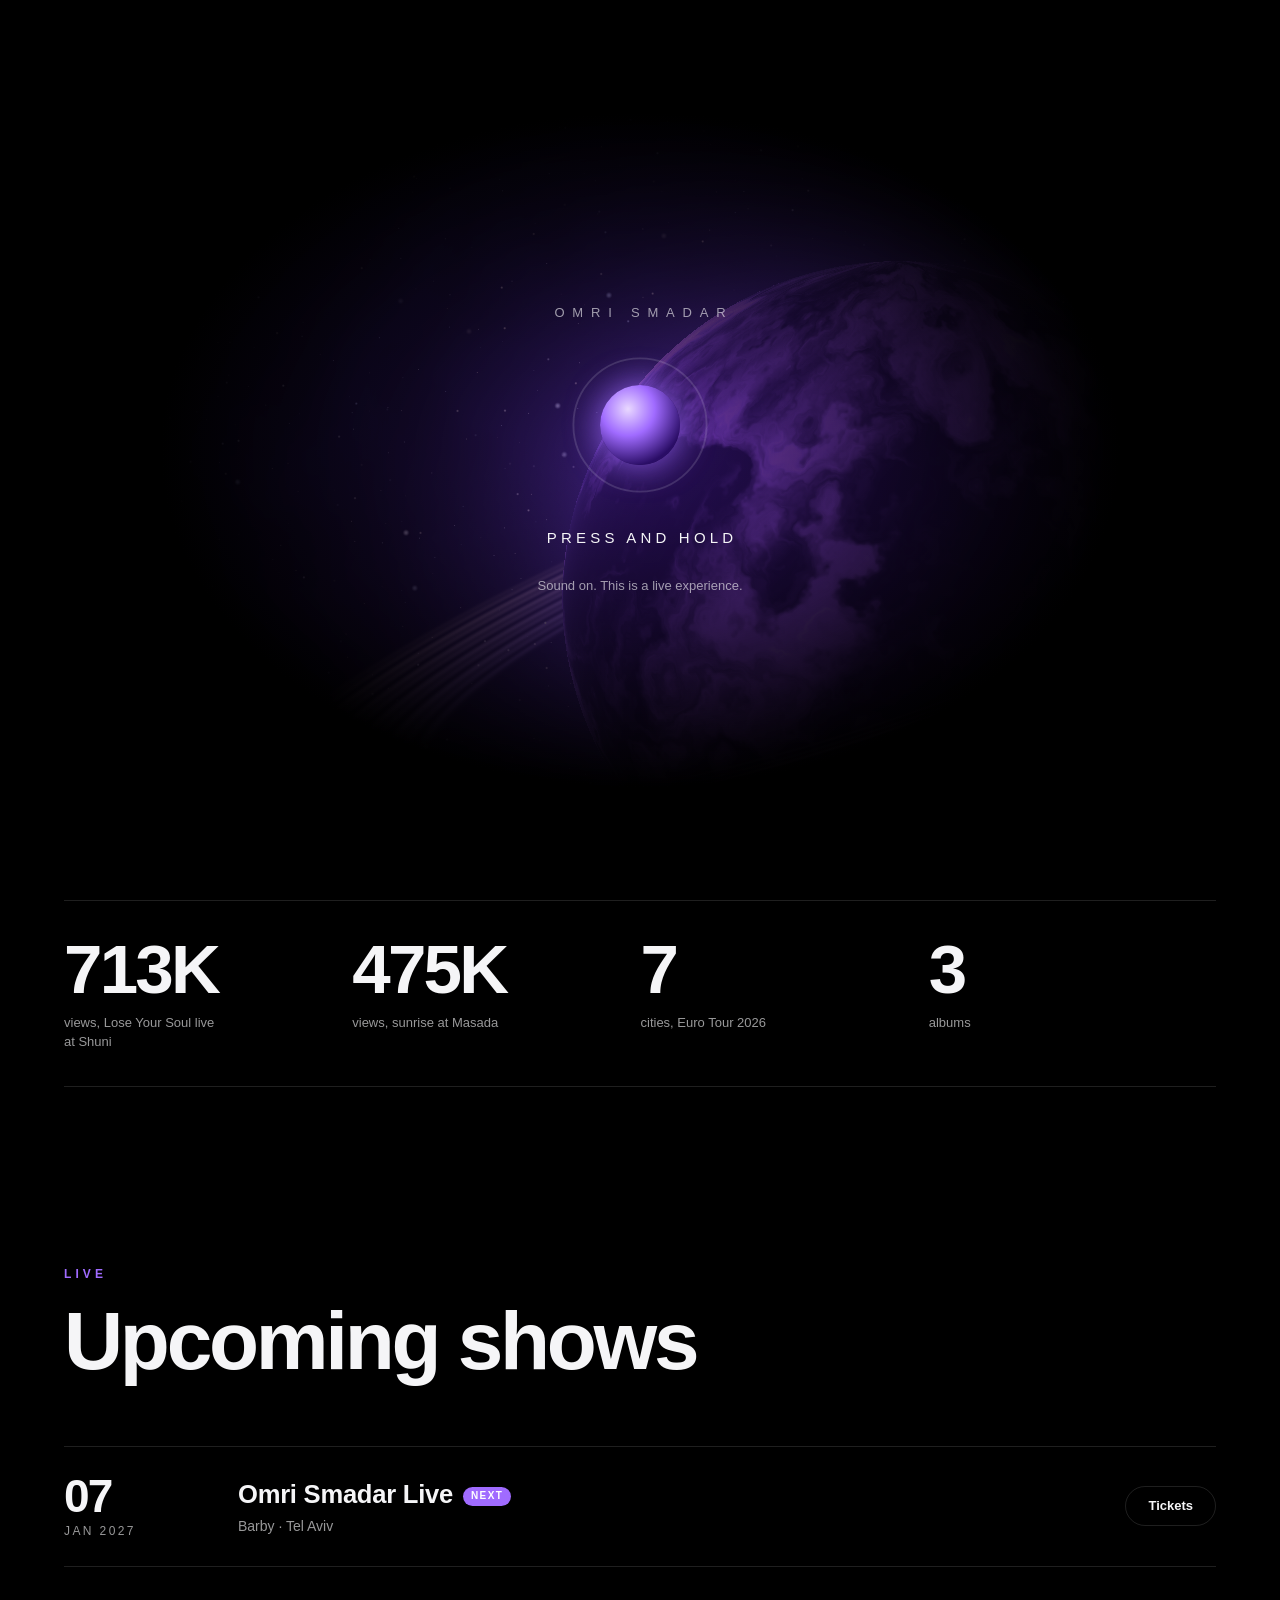
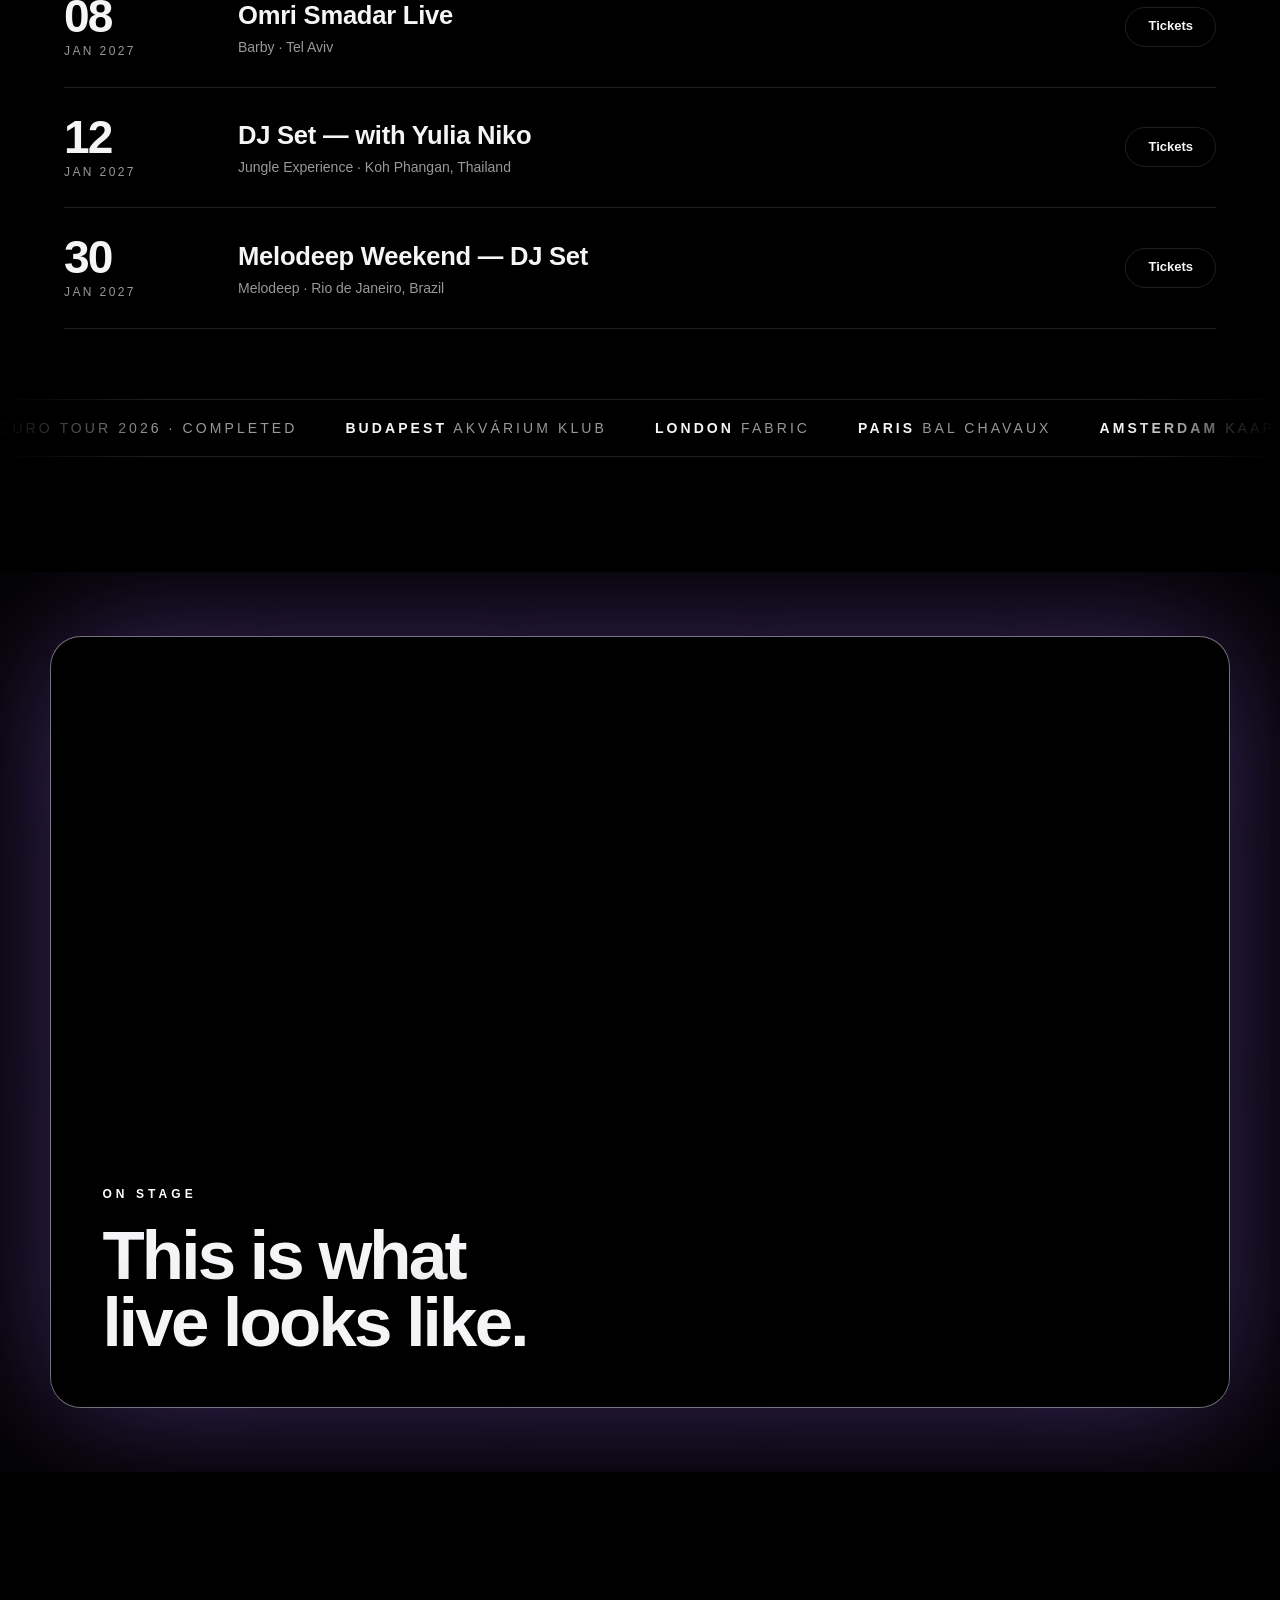
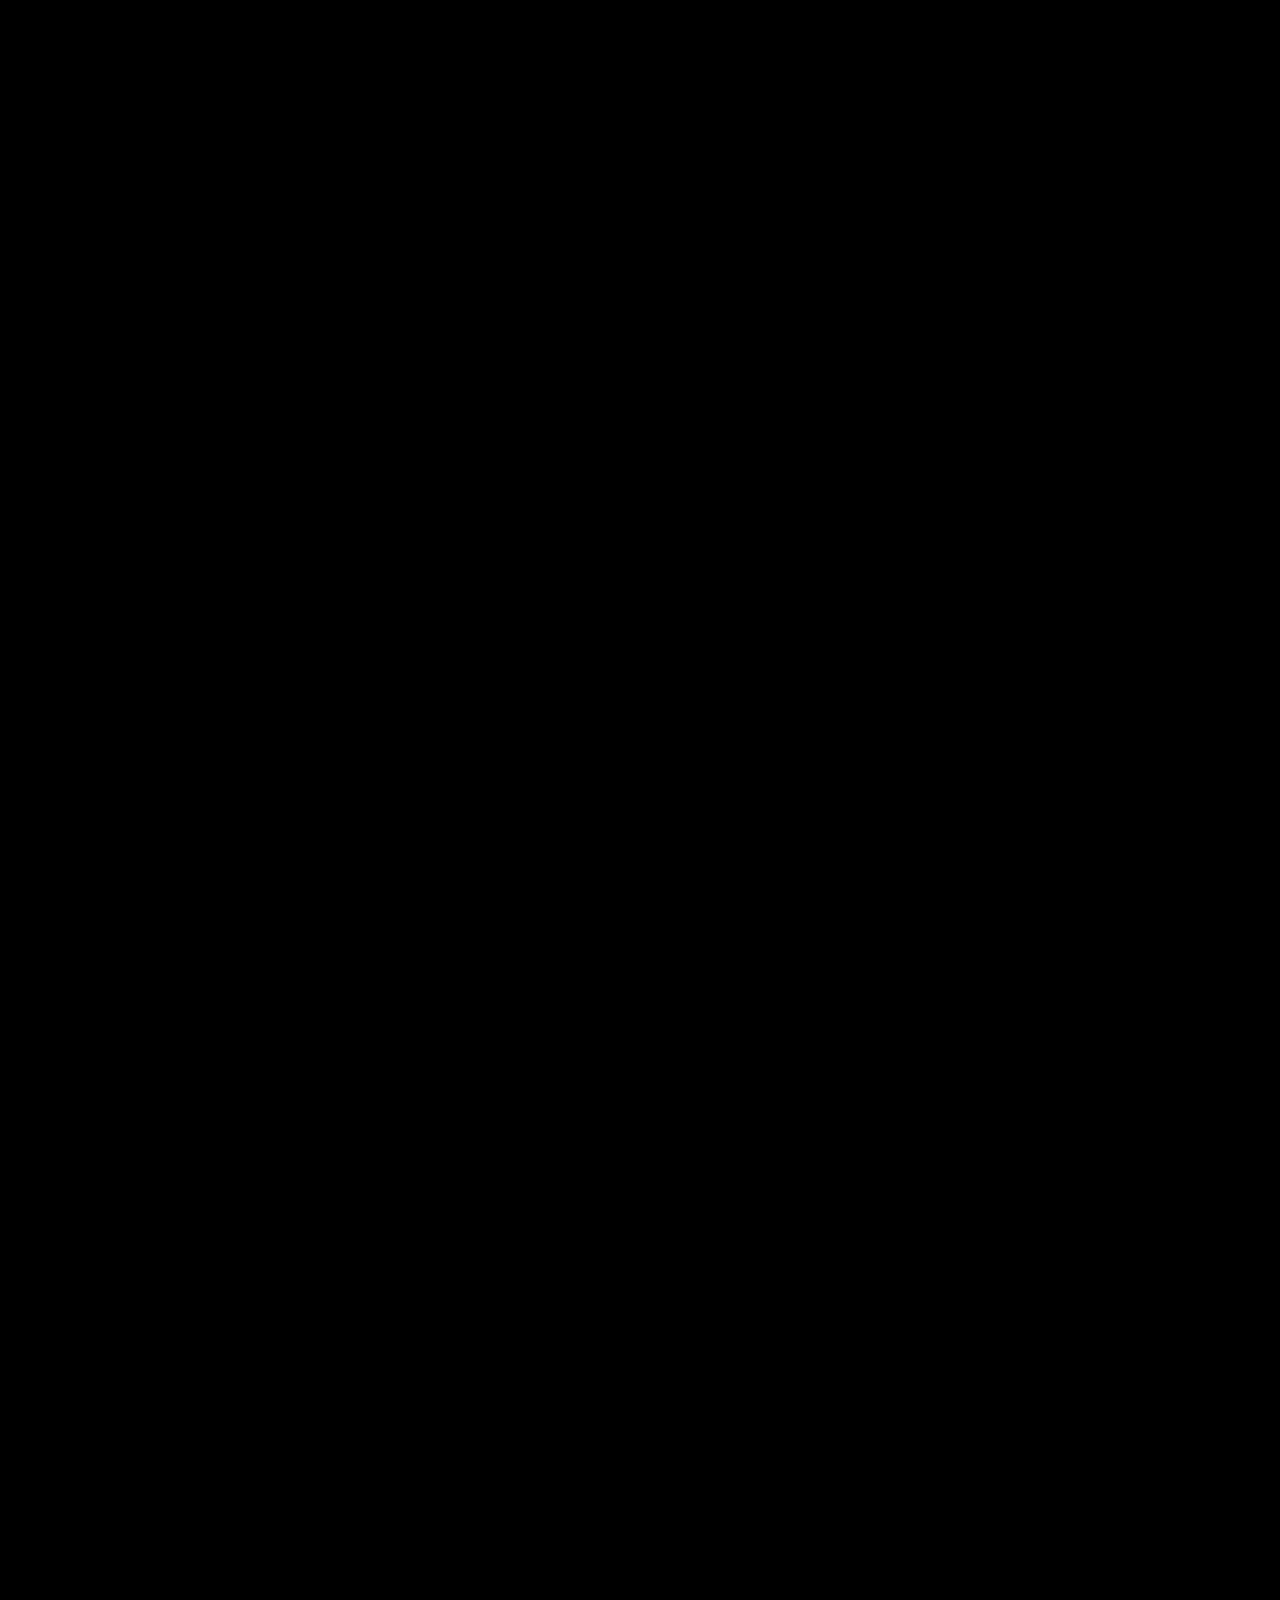
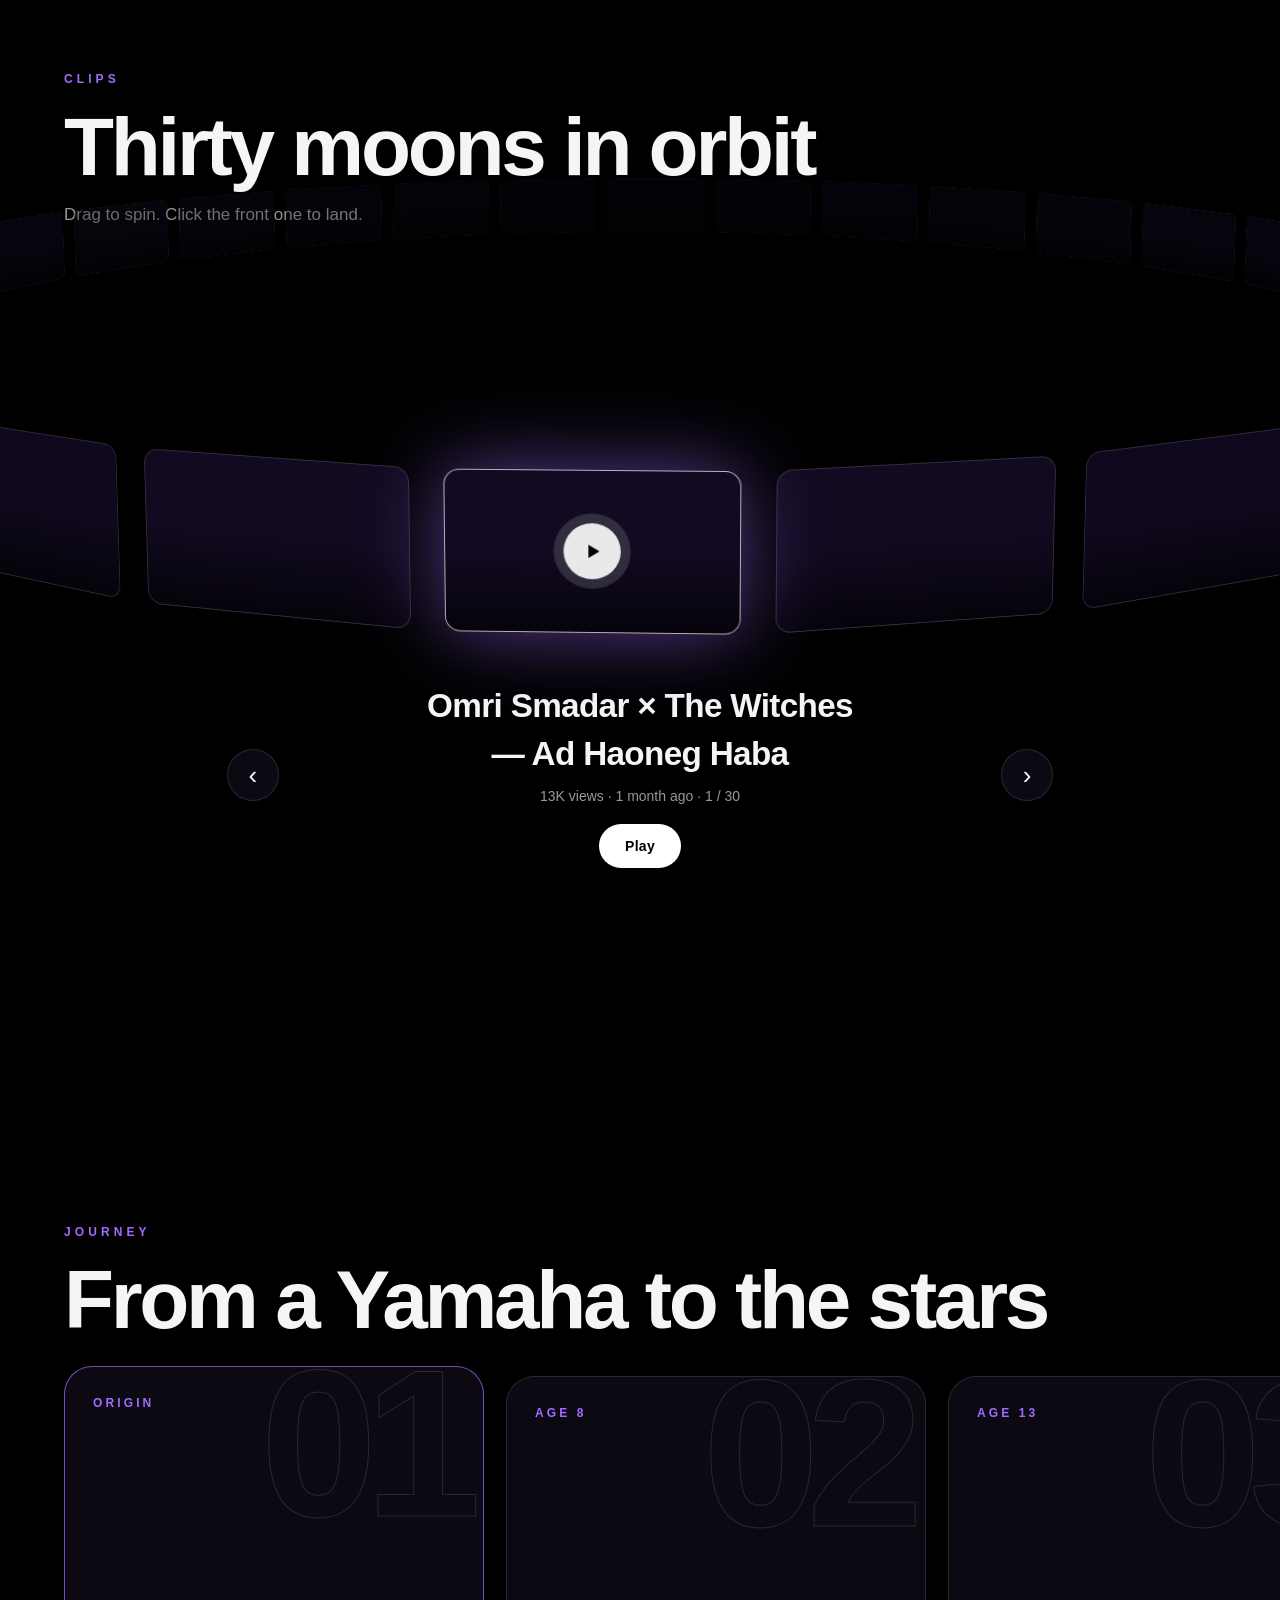
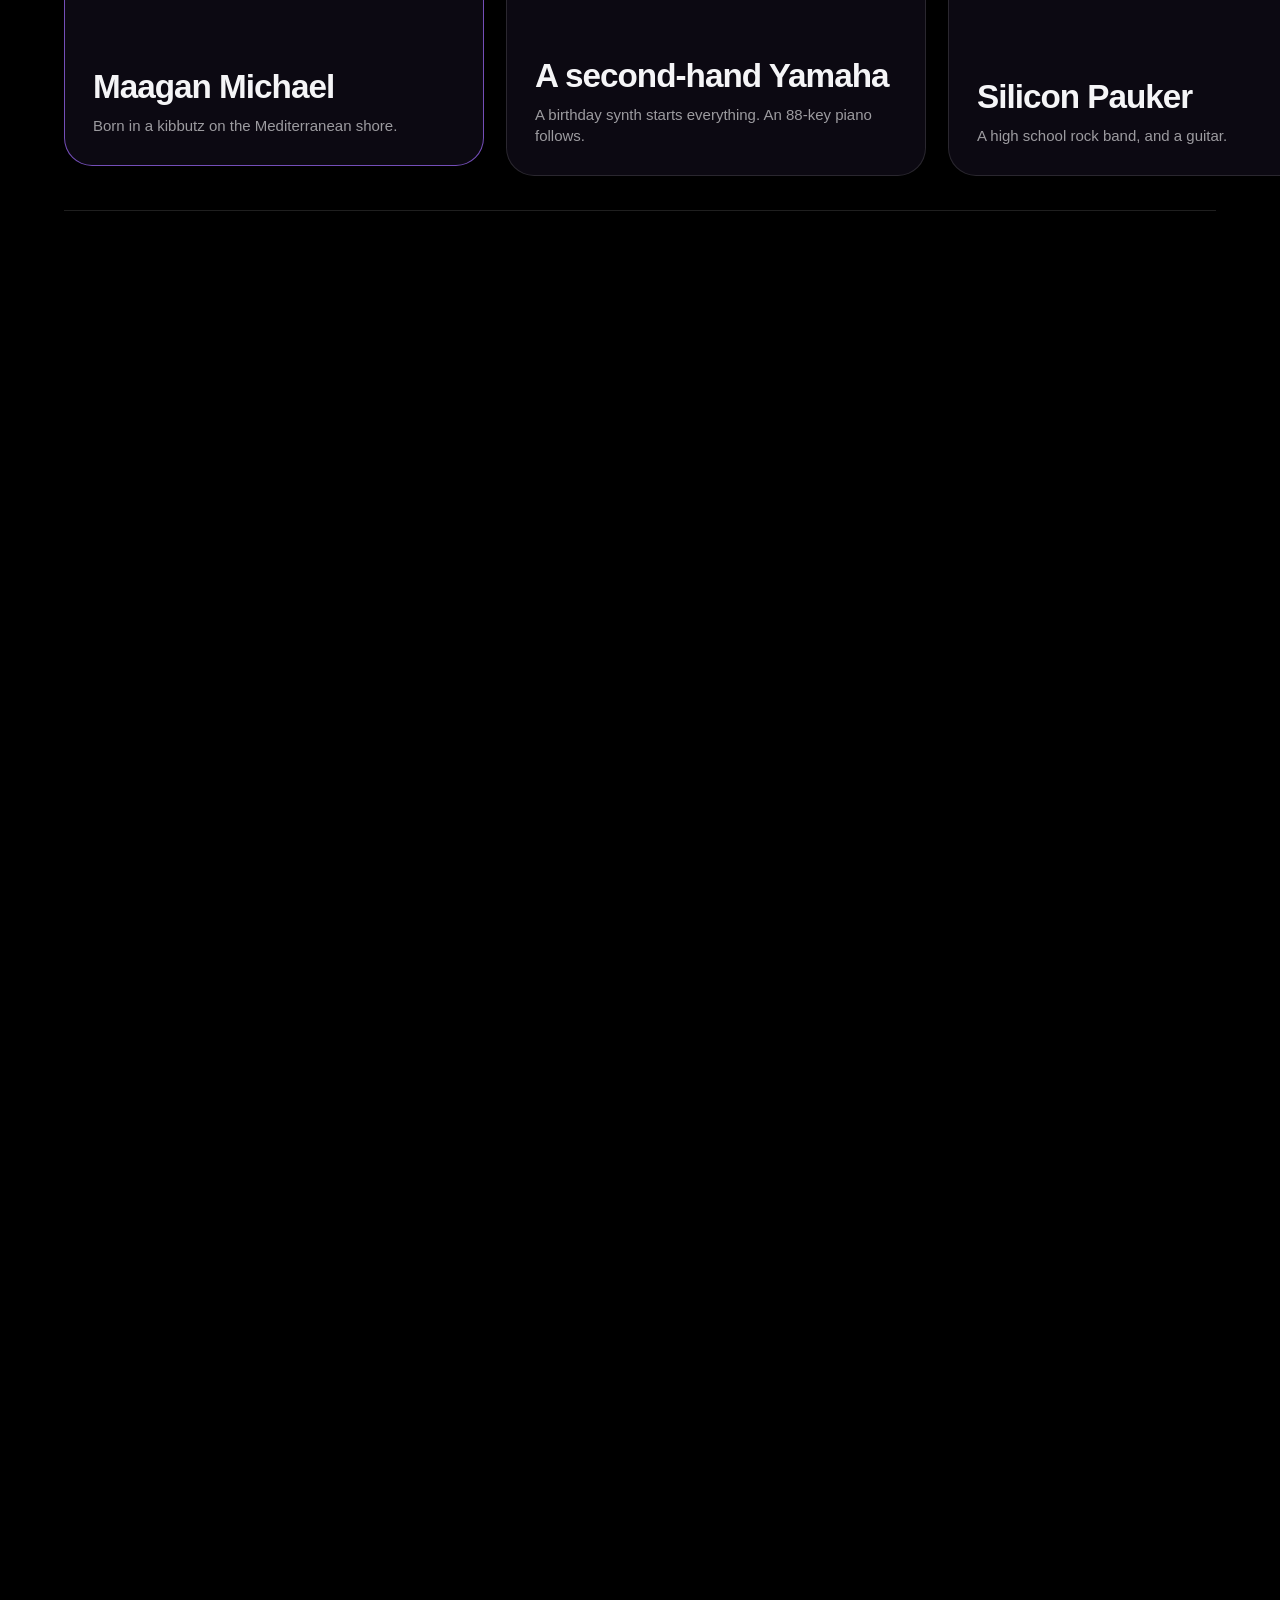
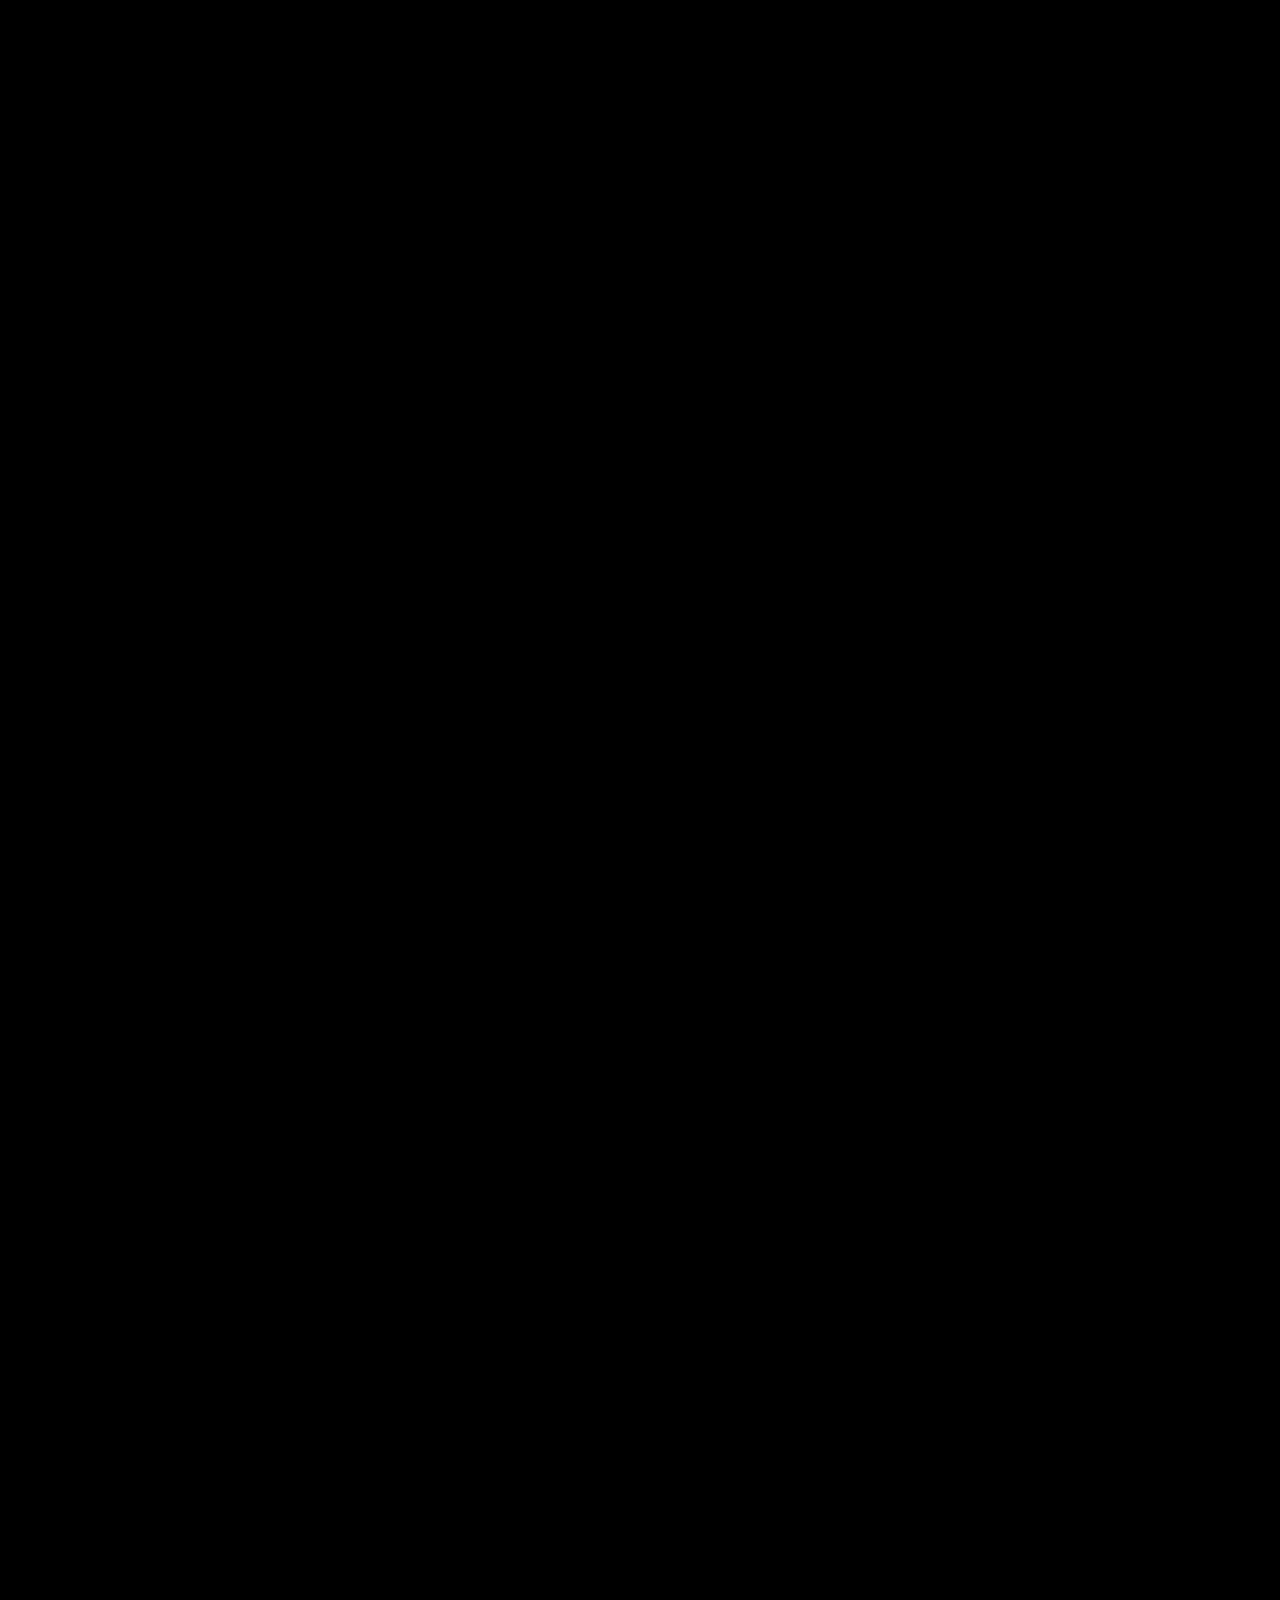
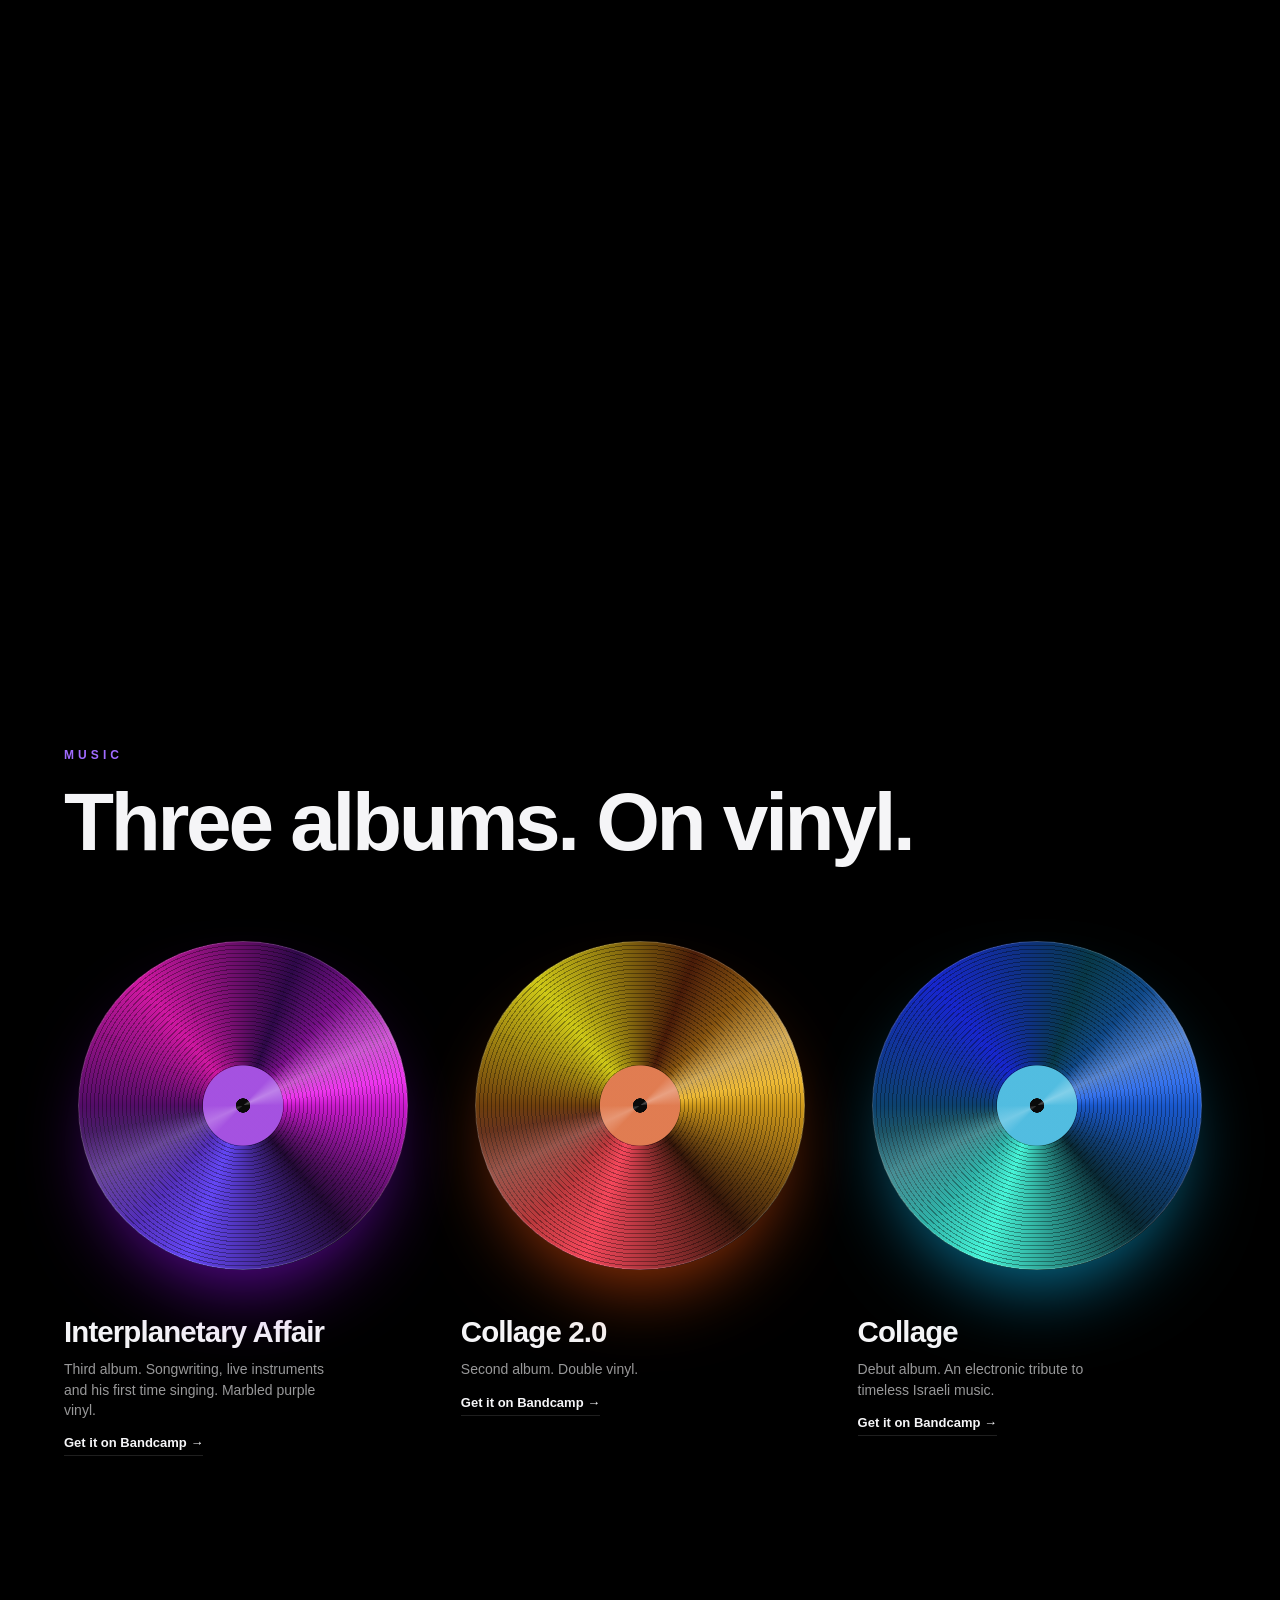
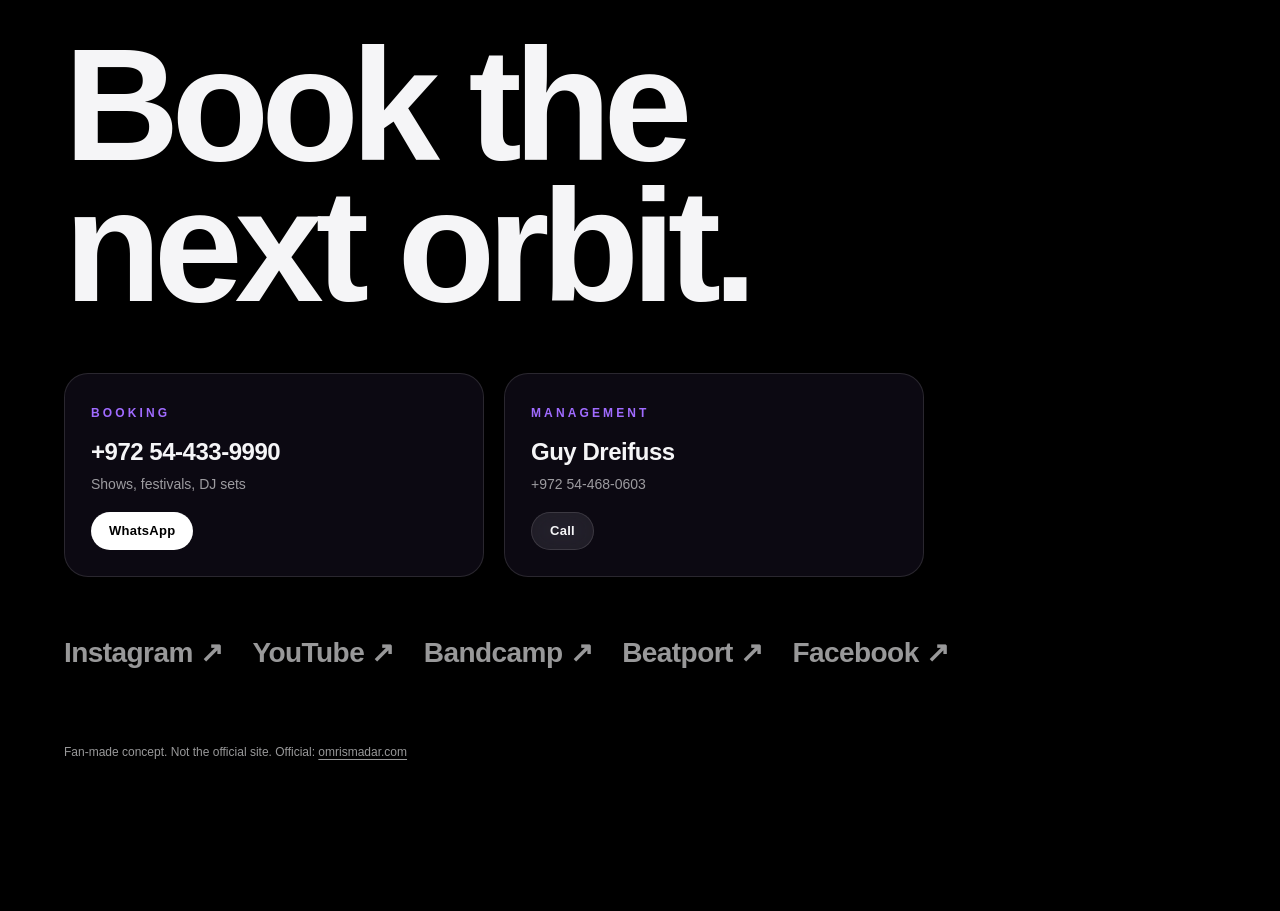
==== commit df1ac347: "Replace turntable and mixer with a delay-modeller pedal: 30 delay models, looper, tap tempo, presets" ====
--- a/index.html
+++ b/index.html
@@ -67,128 +67,36 @@
         <button id="deckLock" class="deck-lock" aria-pressed="false" title="Lock the current scenario or let them cycle">Auto</button>
       </div>
       </div>
-      <div class="rig zero" id="rig" role="group" aria-label="DJ deck">
-        <div class="tt">
-          <!-- Drawn to the proportions of a classic 1200-series direct-drive deck (453 x 353 mm) -->
-          <svg class="tt-art" viewBox="0 0 453 353" aria-hidden="true">
-            <defs>
-              <linearGradient id="ttAlu" x1="0" y1="0" x2="1" y2="1"><stop offset="0" stop-color="#eceef1"/><stop offset=".5" stop-color="#c3c7cd"/><stop offset="1" stop-color="#9fa4ac"/></linearGradient>
-              <linearGradient id="ttAluV" x1="0" y1="0" x2="0" y2="1"><stop offset="0" stop-color="#f6f7f8"/><stop offset="1" stop-color="#9ea3ab"/></linearGradient>
-              <linearGradient id="ttTube" x1="0" y1="0" x2="1" y2="0"><stop offset="0" stop-color="#8d9299"/><stop offset=".45" stop-color="#ffffff"/><stop offset="1" stop-color="#8d9299"/></linearGradient>
-              <radialGradient id="ttKnob" cx=".35" cy=".3" r=".8"><stop offset="0" stop-color="#ffffff"/><stop offset=".55" stop-color="#b9bdc4"/><stop offset="1" stop-color="#6f747c"/></radialGradient>
-              <radialGradient id="ttDark" cx=".35" cy=".3" r=".9"><stop offset="0" stop-color="#55585f"/><stop offset="1" stop-color="#111214"/></radialGradient>
-              <radialGradient id="ttVinyl" cx=".5" cy=".5" r=".5"><stop offset="0" stop-color="#0a0a0c"/><stop offset=".34" stop-color="#0a0a0c"/><stop offset=".36" stop-color="#1b1b1f"/><stop offset=".5" stop-color="#0c0c0e"/><stop offset=".62" stop-color="#1a1a1e"/><stop offset=".64" stop-color="#0b0b0d"/><stop offset=".8" stop-color="#19191d"/><stop offset=".97" stop-color="#0b0b0d"/><stop offset="1" stop-color="#232327"/></radialGradient>
-              <radialGradient id="ttRed" cx=".5" cy=".5" r=".5"><stop offset="0" stop-color="#ff3b2f" stop-opacity=".95"/><stop offset="1" stop-color="#ff3b2f" stop-opacity="0"/></radialGradient>
-              <linearGradient id="ttSheen" x1="0" y1="0" x2="1" y2="1"><stop offset="0" stop-color="#fff" stop-opacity="0"/><stop offset=".5" stop-color="#fff" stop-opacity=".11"/><stop offset="1" stop-color="#fff" stop-opacity="0"/></linearGradient>
-              <linearGradient id="ttLabel" x1="0" y1="0" x2="1" y2="1"><stop offset="0" stop-color="#2a0d66"/><stop offset=".45" stop-color="#a06bff"/><stop offset=".7" stop-color="#ff8fd0"/><stop offset="1" stop-color="#3a148a"/></linearGradient>
-              <clipPath id="ttRim"><path d="M178 20a158 158 0 1 0 .01 0zM178 33a145 145 0 1 1-.01 0z" clip-rule="evenodd"/></clipPath>
-            </defs>
-
-            <!-- plinth: rubber base showing under the aluminium top -->
-            <rect x="0" y="6" width="453" height="347" rx="16" fill="#151618"/>
-            <rect x="0" y="0" width="453" height="344" rx="15" fill="url(#ttAlu)"/>
-            <rect x=".7" y=".7" width="451.6" height="342.6" rx="14.5" fill="none" stroke="#fff" stroke-opacity=".7" stroke-width="1.2"/>
-
-            <!-- 45 adapter in its recess, top left -->
-            <circle cx="34" cy="34" r="22" fill="#8f949c"/><circle cx="34" cy="34" r="19" fill="url(#ttKnob)"/><circle cx="34" cy="34" r="6.5" fill="#2a2c30"/>
-
-            <!-- platter: bevelled rim with four rows of strobe dots -->
-            <circle cx="178" cy="178" r="161" fill="#7d828a"/>
-            <circle cx="178" cy="178" r="158.5" fill="#34363b"/>
-            <g id="ttDots" class="tt-spin">
-              <circle cx="178" cy="178" r="156.2" fill="none" stroke="#f1f1f1" stroke-width="2.6" stroke-dasharray="2.1 3.35"/>
-              <circle cx="178" cy="178" r="152.8" fill="none" stroke="#f1f1f1" stroke-width="2.6" stroke-dasharray="2.1 3.1"/>
-              <circle cx="178" cy="178" r="149.4" fill="none" stroke="#f1f1f1" stroke-width="2.6" stroke-dasharray="2.1 3.55"/>
-              <circle cx="178" cy="178" r="146" fill="none" stroke="#f1f1f1" stroke-width="2.6" stroke-dasharray="2.1 2.9"/>
-            </g>
-            <circle class="tt-redglow" cx="62" cy="282" r="70" fill="url(#ttRed)" clip-path="url(#ttRim)"/>
-            <!-- rubber mat, then the record -->
-            <circle cx="178" cy="178" r="144" fill="#141416"/>
-            <circle cx="178" cy="178" r="141" fill="none" stroke="#26272b" stroke-width="2"/>
-            <g id="ttRecord" class="tt-spin">
-              <circle cx="178" cy="178" r="137" fill="url(#ttVinyl)"/>
-              <g fill="none" stroke="#000" stroke-opacity=".55" stroke-width=".7">
-                <circle cx="178" cy="178" r="128"/><circle cx="178" cy="178" r="117"/><circle cx="178" cy="178" r="104"/><circle cx="178" cy="178" r="92"/><circle cx="178" cy="178" r="78"/><circle cx="178" cy="178" r="64"/>
-              </g>
-              <circle cx="178" cy="178" r="47" fill="url(#ttLabel)"/>
-              <circle cx="178" cy="178" r="47" fill="none" stroke="#fff" stroke-opacity=".3"/>
-              <text x="178" y="163" text-anchor="middle" font-size="10" font-weight="800" letter-spacing="2.2" fill="#fff">OMRI</text>
-              <text x="178" y="203" text-anchor="middle" font-size="8.5" font-weight="800" letter-spacing="2" fill="#fff">SMADAR</text>
-              <text x="178" y="214" text-anchor="middle" font-size="4.6" letter-spacing="1.4" fill="#fff" fill-opacity=".8">33 1/3 RPM · SIDE A</text>
-            </g>
-            <!-- light on the vinyl stays put while the record turns -->
-            <path d="M178 178 L60 108 A137 137 0 0 1 108 60 Z" fill="url(#ttSheen)"/>
-            <path d="M178 178 L296 248 A137 137 0 0 1 248 296 Z" fill="url(#ttSheen)"/>
-            <circle cx="178" cy="178" r="4.2" fill="url(#ttKnob)"/>
-
-            <!-- strobe / power turret, front left -->
-            <circle cx="40" cy="288" r="21" fill="#74797f"/><circle cx="40" cy="288" r="18.5" fill="url(#ttKnob)"/>
-            <circle cx="40" cy="288" r="12" fill="url(#ttDark)"/>
-            <path class="tt-lamp" d="M48 273 a17 17 0 0 1 9 9 l-8 5 a8 8 0 0 0 -5 -6z" fill="#3a1512"/>
-            <text x="40" y="290.5" text-anchor="middle" font-size="5" font-weight="700" fill="#d9dbe0">ON</text>
-
-            <!-- stylus light, front right of the platter -->
-            <circle cx="318" cy="322" r="10" fill="#74797f"/><circle cx="318" cy="322" r="8" fill="url(#ttKnob)"/><circle cx="318" cy="322" r="3" fill="#2a2c30"/>
-
-            <!-- pitch plate -->
-            <rect x="371" y="192" width="70" height="146" rx="5" fill="#b3b7be" stroke="#7b8088" stroke-width=".8"/>
-            <rect x="401" y="206" width="9" height="122" rx="3" fill="#0e0f11"/>
-            <g stroke="#2a2c30" stroke-width=".9">
-              <path d="M388 212h8M388 226h5M388 240h8M388 254h5M388 267h10M388 280h5M388 294h8M388 308h5M388 322h8"/>
-              <path d="M415 212h8M418 226h5M415 240h8M418 254h5M413 267h10M418 280h5M415 294h8M418 308h5M415 322h8"/>
-            </g>
-            <g font-size="5.4" font-weight="700" fill="#24262b" text-anchor="end">
-              <text x="386" y="214">8</text><text x="386" y="242">4</text><text x="386" y="269">0</text><text x="386" y="296">4</text><text x="386" y="324">8</text>
-            </g>
-            <text x="384" y="207" font-size="4.6" font-weight="700" fill="#24262b" text-anchor="end">−</text><text x="384" y="333" font-size="4.6" font-weight="700" fill="#24262b" text-anchor="end">+</text>
-            <text x="406" y="201" text-anchor="middle" font-size="4.6" font-weight="700" letter-spacing=".8" fill="#24262b">PITCH ADJ.</text>
-            <circle class="tt-zero" cx="430" cy="267" r="2.4" fill="#2c3a2e"/>
-
-            <!-- tonearm base: gimbal, anti-skate, cue lever, arm rest -->
-            <circle cx="392" cy="96" r="39" fill="#8a8f97"/><circle cx="392" cy="96" r="36" fill="url(#ttAluV)"/>
-            <circle cx="392" cy="96" r="27" fill="#2b2d31"/>
-            <circle cx="432" cy="146" r="10" fill="url(#ttDark)"/><path d="M432 138v8" stroke="#fff" stroke-width="1.4"/>
-            <rect x="366" y="196" width="9" height="16" rx="3" fill="#2b2d31"/>
-            <g class="tt-arm">
-              <rect x="377" y="24" width="30" height="40" rx="6" fill="url(#ttDark)"/>
-              <rect x="379" y="30" width="26" height="5" fill="#fff" fill-opacity=".14"/>
-              <path d="M392 62V96" stroke="url(#ttTube)" stroke-width="8" stroke-linecap="round"/>
-              <path d="M392 96C396 150 372 176 367 218S358 276 352 300" fill="none" stroke="#5f646c" stroke-width="6.4" stroke-linecap="round"/>
-              <path d="M392 96C396 150 372 176 367 218S358 276 352 300" fill="none" stroke="#eef0f2" stroke-width="4" stroke-linecap="round"/>
-              <circle cx="392" cy="96" r="15" fill="url(#ttKnob)"/><circle cx="392" cy="96" r="6" fill="#2b2d31"/>
-              <g transform="rotate(14 352 300)">
-                <rect x="345" y="294" width="14" height="27" rx="2.5" fill="#101113"/>
-                <rect x="347" y="315" width="10" height="5" fill="#c9ccd2"/>
-                <path d="M359 300h11" stroke="#d5d8dd" stroke-width="2.2" stroke-linecap="round"/>
-              </g>
-            </g>
-
-            <text x="232" y="349.5" text-anchor="middle" font-size="5" font-weight="700" letter-spacing="1.6" fill="#d7d9de">SL-OMRI · QUARTZ · DIRECT DRIVE</text>
-          </svg>
-          <button class="tt-start" id="ttStart" aria-pressed="false" aria-label="Start or stop the record">START · STOP</button>
-          <div class="tt-speed"><button id="tt33" class="on" aria-label="33 rpm">33</button><button id="tt45" aria-label="45 rpm">45</button></div>
-          <div class="tt-pitch">
-            <input type="range" id="ttPitch" min="-8" max="8" step="0.1" value="0" aria-label="Pitch, plus or minus 8 percent">
+      <div class="rig" id="rig" role="group" aria-label="Delay pedal">
+        <div class="tp">
+          <button id="tpPlay" aria-pressed="false" aria-label="Start or stop the track"></button>
+          <span class="tp-title" id="ttTitle">Track</span>
+          <span class="tp-bpm"><b id="mxBpm">---.-</b> BPM <em id="mxInfo"></em></span>
+          <input type="range" class="mx-vol" id="mxVol" min="0" max="100" value="85" aria-label="Volume">
+        </div>
+        <div class="pd">
+          <div class="pd-top"><span class="pd-logo">OMRI<b>6</b></span><span class="pd-name"><b>OS4</b> MkII</span></div>
+          <div class="pd-panel">
+            <div class="pd-sel">
+              <div class="pd-labels" id="pdLabels"></div>
+              <div class="knob sel" id="pdSel" role="slider" tabindex="0" aria-label="Delay model"><i></i></div>
+              <button class="pd-alt" id="pdAlt" aria-pressed="true" aria-label="Switch between new and legacy models"></button>
+              <span class="pd-altl">ALT<b>LEGACY</b></span>
+            </div>
+            <div class="pd-k"><div class="knob" data-k="time" role="slider" tabindex="0" aria-label="Delay time or subdivision" aria-valuemin="0" aria-valuemax="100"><i></i></div><label>TIME<span>/SUBDIV</span></label></div>
+            <div class="pd-k"><div class="knob" data-k="repeats" role="slider" tabindex="0" aria-label="Repeats" aria-valuemin="0" aria-valuemax="100"><i></i></div><label>REPEATS</label></div>
+            <div class="pd-k"><div class="knob" data-k="tweak" role="slider" tabindex="0" aria-label="Tweak" aria-valuemin="0" aria-valuemax="100"><i></i></div><label>TWEAK</label></div>
+            <div class="pd-k"><div class="knob" data-k="tweez" role="slider" tabindex="0" aria-label="Tweez" aria-valuemin="0" aria-valuemax="100"><i></i></div><label>TWEEZ</label></div>
+            <div class="pd-k"><div class="knob" data-k="mix" role="slider" tabindex="0" aria-label="Mix" aria-valuemin="0" aria-valuemax="100"><i></i></div><label>MIX</label></div>
           </div>
-          <output class="tt-pitch-out" id="ttPitchOut">0.0%</output>
+          <div class="pd-foot">
+            <div class="fs"><b>A</b><button id="fsA" aria-label="Footswitch A"></button><span>● / DUB</span></div>
+            <div class="fs"><b>B</b><button id="fsB" aria-label="Footswitch B"></button><span>▶ / ■</span></div>
+            <div class="fs"><b>C</b><button id="fsC" aria-label="Footswitch C"></button><span>▶ ONCE</span></div>
+            <div class="fs"><b>TAP</b><button id="fsTAP" aria-label="Footswitch TAP"></button><span>½ / ←</span></div>
+          </div>
         </div>
-        <div class="mx">
-          <div class="mx-lcd"><b id="mxBpm">---.-</b><span>BPM</span><em id="mxInfo">press start</em></div>
-          <div class="mx-eq">
-            <div class="mx-knobs">
-              <div class="mx-k"><div class="knob" data-k="hi" role="slider" tabindex="0" aria-label="Treble" aria-valuemin="0" aria-valuemax="100"><i></i></div><label>HI</label></div>
-              <div class="mx-k"><div class="knob" data-k="mid" role="slider" tabindex="0" aria-label="Mid" aria-valuemin="0" aria-valuemax="100"><i></i></div><label>MID</label></div>
-              <div class="mx-k"><div class="knob" data-k="low" role="slider" tabindex="0" aria-label="Bass" aria-valuemin="0" aria-valuemax="100"><i></i></div><label>LOW</label></div>
-            </div>
-            <div class="mx-meter" id="mxMeter" aria-hidden="true"><i></i><i></i><i></i><i></i><i></i><i></i><i></i><i></i><i></i><i></i><i></i><i></i></div>
-          </div>
-          <div class="mx-fx">
-            <button id="mxFx" aria-pressed="false">Flanger</button>
-            <div class="mx-k"><div class="knob small" data-k="fx" role="slider" tabindex="0" aria-label="Flanger depth" aria-valuemin="0" aria-valuemax="100"><i></i></div><label>DEPTH</label></div>
-          </div>
-          <input type="range" class="mx-vol" id="mxVol" min="0" max="100" value="85" aria-label="Channel volume">
-        </div>
-        <p class="rig-note" id="ttTitle"></p>
+        <p class="rig-note" id="pdRead"></p>
       </div>
     </div>
     <p class="hero-sub reveal">Interplanetary Affair. From a kibbutz on the Mediterranean to sunrise at Masada.</p>
--- a/styles.css
+++ b/styles.css
@@ -114,69 +114,66 @@
 @media (min-width: 1100px) { .hero-title { font-size: clamp(56px, 12.6vw, 240px); } }
 @media (max-width: 1099px) { .hero-stage { flex-direction: column; align-items: flex-start; gap: 26px; } }
 
-/* ---------- DJ rig: turntable + mixer channel. Everything is sized in em so the whole rig scales. ---------- */
-.rig { flex: none; display: flex; gap: .7em; font-size: clamp(12px, 1.05vw, 17px); opacity: 0; transform: translateY(20px); transition: opacity 1.2s var(--ease) 1.4s, transform 1.2s var(--ease) 1.4s; user-select: none; -webkit-user-select: none; }
+/* ---------- Sound rig: transport strip + delay pedal. Sized in em so the whole rig scales. ---------- */
+.rig { position: relative; flex: none; display: flex; flex-direction: column; gap: .6em; width: 30em; font-size: clamp(12px, 1.05vw, 17px); opacity: 0; transform: translateY(20px); transition: opacity 1.2s var(--ease) 1.4s, transform 1.2s var(--ease) 1.4s; user-select: none; -webkit-user-select: none; }
 .launched .rig { opacity: 1; transform: none; }
 .rig button { font-family: inherit; }
-.tt { position: relative; width: 20em; height: 15.585em; flex: none; filter: drop-shadow(0 1.6em 1.6em rgba(0, 0, 0, .75)); }
-.tt-art { position: absolute; inset: 0; width: 100%; height: 100%; display: block; overflow: visible; font-family: var(--font); }
-.tt-spin { transform-box: view-box; transform-origin: 178px 178px; will-change: transform; }
-.tt-redglow { opacity: 0; transition: opacity .4s; mix-blend-mode: screen; }
-.rig.on .tt-redglow { opacity: 1; }
-.rig.on .tt-lamp { fill: #ff3b2f; filter: drop-shadow(0 0 3px #ff3b2f); }
-.rig.zero .tt-zero { fill: #3ddc84; filter: drop-shadow(0 0 2.5px #3ddc84); }
-.tt-arm { transform-box: view-box; transform-origin: 392px 96px; transform: rotate(-2deg); transition: transform 1.2s var(--ease); filter: drop-shadow(3px 5px 3px rgba(0, 0, 0, .45)); }
-.rig.on .tt-arm { transform: rotate(27deg); }
-/* live controls sit exactly over their drawn positions (percentages of the 453 x 353 drawing) */
-.tt-start { position: absolute; left: 2.6%; top: 86.6%; width: 16%; height: 9.2%; border-radius: .25em; font-size: .36em; font-weight: 800; letter-spacing: .04em; color: #16181b;
-  background: linear-gradient(#fbfbfc, #b9bdc4); box-shadow: 0 .35em 0 #686d75, inset 0 1px 0 #fff, 0 .5em .8em rgba(0, 0, 0, .35); transition: transform .1s, box-shadow .1s; }
-.tt-start:active, .tt-start[aria-pressed="true"] { transform: translateY(.25em); box-shadow: 0 .1em 0 #686d75, inset 0 1px 0 #fff, 0 0 1.6em rgba(255, 60, 40, .6); }
-.tt-speed { position: absolute; left: 20.2%; top: 90.6%; width: 13.4%; height: 4.8%; display: flex; gap: 8%; }
-.tt-speed button { flex: 1; font-size: .34em; font-weight: 800; border-radius: .35em; color: #24262b; background: linear-gradient(#f4f5f7, #b9bdc4); box-shadow: 0 .25em 0 #686d75; }
-.tt-speed button::before { content: ""; display: block; width: .45em; height: .45em; margin: 0 auto .1em; border-radius: 50%; background: #5a2320; }
-.tt-speed button.on::before { background: #ff3b2f; box-shadow: 0 0 .6em #ff3b2f; }
-.tt-speed button { line-height: 1; padding: 0; }
-.tt-pitch { position: absolute; left: 82.6%; top: 56.2%; width: 14%; height: 38.6%; }
-.tt-pitch input { position: absolute; inset: 0; width: 100%; height: 100%; margin: 0; font-size: inherit; background: none; writing-mode: vertical-lr; -webkit-appearance: none; appearance: none; cursor: grab; }
-.tt-pitch input::-webkit-slider-runnable-track { background: none; }
-.tt-pitch input::-webkit-slider-thumb { -webkit-appearance: none; width: 1.75em; height: .95em; border-radius: .14em; background: linear-gradient(#45474c, #101113 44%, #f4f4f4 45% 55%, #101113 56%, #303236); box-shadow: 0 .18em .35em rgba(0, 0, 0, .65), inset 0 1px 0 rgba(255, 255, 255, .25); }
-.tt-pitch input::-moz-range-track { background: none; }
-.tt-pitch input::-moz-range-thumb { width: 1.75em; height: .95em; border: 0; border-radius: .14em; background: linear-gradient(#45474c, #101113 44%, #f4f4f4 45% 55%, #101113 56%, #303236); }
-.tt-pitch-out { position: absolute; left: 82.4%; top: 47.6%; width: 15.4%; text-align: center; font: 700 .42em ui-monospace, "SF Mono", Menlo, monospace; color: #1b1d20; background: rgba(255, 255, 255, .35); border-radius: .3em; }
-.rig { position: relative; }
-.rig-note { position: absolute; left: 0; right: 0; top: calc(100% + .7em); font-size: 11px; color: var(--dim); text-align: center; white-space: nowrap; overflow: hidden; text-overflow: ellipsis; }
-
-.mx { width: 8.4em; height: 15.585em; flex: none; border-radius: .9em; padding: .6em; display: flex; flex-direction: column; gap: .5em; color: #c9ccd2;
-  background: linear-gradient(160deg, #26272b, #0e0f11); box-shadow: inset 0 1px 0 rgba(255, 255, 255, .14), 0 2em 4em -1.5em #000; }
-.mx-lcd { border-radius: .35em; padding: .3em .45em .35em; background: #120a00; box-shadow: inset 0 0 0 .06em #3a2600, inset 0 0 1em rgba(255, 140, 0, .18); color: #ffae1a; text-shadow: 0 0 .5em rgba(255, 150, 0, .8); display: grid; grid-template-columns: 1fr auto; align-items: baseline; }
-.mx-lcd b { font: 700 1.45em ui-monospace, "SF Mono", Menlo, monospace; letter-spacing: -.02em; font-variant-numeric: tabular-nums; }
-.mx-lcd span { font-size: .5em; font-weight: 700; letter-spacing: .1em; }
-.mx-lcd em { grid-column: 1 / -1; font-style: normal; font-size: .46em; letter-spacing: .16em; text-transform: uppercase; opacity: .75; }
-.mx-eq { flex: 1; display: flex; gap: .5em; min-height: 0; }
-.mx-knobs { flex: 1; display: flex; flex-direction: column; justify-content: space-between; }
-.mx-k { display: flex; align-items: center; gap: .45em; }
-.mx-k label { font-size: .48em; font-weight: 700; letter-spacing: .12em; }
-.knob { --r: 0deg; position: relative; width: 2.35em; height: 2.35em; flex: none; border-radius: 50%; cursor: ns-resize; touch-action: none;
-  background: radial-gradient(circle at 35% 28%, #5b5d63, #1b1c1f 62%); box-shadow: 0 .18em .4em rgba(0, 0, 0, .7), inset 0 0 0 .08em #000, 0 0 0 .14em #2f3035; }
-.knob.small { width: 1.9em; height: 1.9em; }
-.knob i { position: absolute; left: 50%; top: 8%; width: .18em; height: 38%; margin-left: -.09em; border-radius: .1em; background: #fff; transform-origin: 50% 110%; transform: rotate(var(--r)); box-shadow: 0 0 .3em rgba(255, 255, 255, .6); }
-.knob:focus-visible { outline-offset: 2px; }
-.mx-meter { width: .6em; display: flex; flex-direction: column-reverse; gap: .12em; padding: .1em 0; }
-.mx-meter i { flex: 1; border-radius: .08em; background: #1f2a22; }
-.mx-meter i:nth-child(n+9) { background: #2a2718; } .mx-meter i:nth-child(n+11) { background: #2e1a1a; }
-.mx-meter i.on { background: #30d158; box-shadow: 0 0 .4em #30d158; }
-.mx-meter i.on:nth-child(n+9) { background: #ffd60a; box-shadow: 0 0 .4em #ffd60a; }
-.mx-meter i.on:nth-child(n+11) { background: #ff3b30; box-shadow: 0 0 .4em #ff3b30; }
-.mx-fx { display: flex; align-items: center; justify-content: space-between; gap: .4em; padding-top: .45em; border-top: 1px solid rgba(255, 255, 255, .09); }
-.mx-fx button { height: 3.4em; padding: 0 .7em; font-size: .5em; font-weight: 800; letter-spacing: .1em; text-transform: uppercase; border-radius: .5em; color: #9aa0a8; background: #1c1d20; box-shadow: inset 0 0 0 .12em #33353a; transition: color .2s, box-shadow .2s, background .2s; }
-.mx-fx button.on { color: #1a0d00; background: #ff9f0a; box-shadow: 0 0 1.6em rgba(255, 159, 10, .8); animation: fxblink 1s steps(2) infinite; }
-@keyframes fxblink { 50% { filter: brightness(1.35); } }
-.mx-fx .mx-k { flex-direction: column; gap: .15em; }
-.mx-vol { -webkit-appearance: none; appearance: none; width: 100%; height: 1.2em; margin: 0; font-size: inherit; background: none; cursor: grab; }
-.mx-vol::-webkit-slider-runnable-track { height: .22em; border-radius: .2em; background: #000; box-shadow: 0 1px 0 rgba(255, 255, 255, .12); }
-.mx-vol::-webkit-slider-thumb { -webkit-appearance: none; width: .8em; height: 1.4em; margin-top: -.6em; border-radius: .15em; background: linear-gradient(90deg, #2b2d31, #0e0f11 42%, #f2f2f2 43% 57%, #0e0f11 58%, #2b2d31); box-shadow: 0 .15em .3em rgba(0, 0, 0, .7); }
-.mx-vol::-moz-range-track { height: .22em; border-radius: .2em; background: #000; }
-.mx-vol::-moz-range-thumb { width: .8em; height: 1.4em; border: 0; border-radius: .15em; background: linear-gradient(90deg, #2b2d31, #0e0f11 42%, #f2f2f2 43% 57%, #0e0f11 58%, #2b2d31); }
+.rig-note { font: 600 10.5px/1.4 ui-monospace, "SF Mono", Menlo, monospace; letter-spacing: .04em; color: var(--dim); text-align: center; min-height: 2.8em; }
+
+.tp { display: flex; align-items: center; gap: .7em; padding: .4em .8em .4em .4em; border-radius: 999px; background: var(--glass); border: 1px solid var(--line); backdrop-filter: blur(20px) saturate(1.6); -webkit-backdrop-filter: blur(20px) saturate(1.6); }
+#tpPlay { width: 2.3em; height: 2.3em; flex: none; border-radius: 50%; background: #fff; position: relative; transition: transform .3s var(--ease); }
+#tpPlay:hover { transform: scale(1.08); }
+#tpPlay::before { content: ""; position: absolute; left: 54%; top: 50%; translate: -50% -50%; border: solid transparent; border-width: .5em 0 .5em .8em; border-left-color: #000; }
+#tpPlay[aria-pressed="true"]::before { left: 50%; width: .75em; height: .75em; border: 0; background: #000; border-radius: .1em; }
+.tp-title { flex: 1; min-width: 0; font-size: .78em; color: var(--dim); white-space: nowrap; overflow: hidden; text-overflow: ellipsis; }
+.tp-bpm { flex: none; font: 600 .72em ui-monospace, "SF Mono", Menlo, monospace; color: var(--dim); }
+.tp-bpm b { color: #ffae1a; font-size: 1.35em; font-variant-numeric: tabular-nums; text-shadow: 0 0 .6em rgba(255, 150, 0, .7); }
+.tp-bpm em { display: none; }
+.mx-vol { -webkit-appearance: none; appearance: none; width: 5em; flex: none; height: 1.2em; margin: 0; font-size: inherit; background: none; cursor: grab; }
+.mx-vol::-webkit-slider-runnable-track { height: .2em; border-radius: .2em; background: rgba(255, 255, 255, .25); }
+.mx-vol::-webkit-slider-thumb { -webkit-appearance: none; width: .9em; height: .9em; margin-top: -.35em; border-radius: 50%; background: #fff; }
+.mx-vol::-moz-range-track { height: .2em; border-radius: .2em; background: rgba(255, 255, 255, .25); }
+.mx-vol::-moz-range-thumb { width: .9em; height: .9em; border: 0; border-radius: 50%; background: #fff; }
+
+/* the pedal: green stepped enclosure, black control strip, four footswitches */
+.pd { --g1: #36b468; --g2: #1f8a49; --g3: #136133; position: relative; border-radius: .9em; color: #0b1a10; filter: drop-shadow(0 1.6em 1.6em rgba(0, 0, 0, .75));
+  background: linear-gradient(180deg, var(--g1), var(--g2) 60%, var(--g3)); box-shadow: inset 0 1px 0 rgba(255, 255, 255, .45), inset 0 -.25em .5em rgba(0, 0, 0, .35); }
+.pd-top { height: 4em; display: flex; align-items: center; justify-content: space-between; padding: 0 1.3em 0 1.1em; border-radius: .9em .9em 0 0; background: linear-gradient(180deg, rgba(255, 255, 255, .22), rgba(255, 255, 255, 0) 70%); }
+.pd-logo { display: inline-flex; align-items: center; height: 1.5em; padding: 0 .45em; border-radius: .3em; background: #0c1a11; color: var(--g1); font-size: .72em; font-weight: 900; letter-spacing: .14em; }
+.pd-logo b { margin-left: .4em; padding: 0 .3em; border-radius: .2em; background: var(--g1); color: #0c1a11; letter-spacing: 0; }
+.pd-name { font-size: 1.25em; font-weight: 400; letter-spacing: -.02em; }
+.pd-name b { font-weight: 800; }
+.pd-panel { position: relative; display: flex; align-items: flex-start; height: 6.4em; margin: 0 .9em; padding: .55em .5em 0 0; border-radius: .9em; background: linear-gradient(#17191a, #0b0c0d); box-shadow: inset 0 .15em .4em #000, 0 1px 0 rgba(255, 255, 255, .25); }
+.pd-sel { position: relative; width: 13.4em; height: 5.6em; flex: none; }
+.pd-labels span { position: absolute; font-size: .27em; font-weight: 700; letter-spacing: 0; line-height: 1; white-space: nowrap; text-transform: uppercase; color: #9aa09c; cursor: pointer; transition: color .2s; }
+.pd-labels span.l { translate: -100% -50%; } .pd-labels span.r { translate: 0 -50%; } .pd-labels span.c { translate: -50% -50%; }
+.pd-labels u { text-decoration: none; color: #2c9a57; }
+.pd-labels span.on { color: #fff; text-shadow: 0 0 .8em #fff; }
+.pd-labels span.on u { color: #6dffa0; }
+.rig.legacy .pd-labels span.on { color: #9aa09c; text-shadow: none; }
+.rig.legacy .pd-labels span.on u { color: #6dffa0; text-shadow: 0 0 .8em #6dffa0; }
+.rig:not(.legacy) .pd-labels span.on u { color: #2c9a57; }
+.knob { --r: 0deg; position: relative; width: 2.4em; height: 2.4em; flex: none; border-radius: 50%; cursor: ns-resize; touch-action: none;
+  background: radial-gradient(circle at 38% 30%, #4a4c50, #101112 65%); box-shadow: 0 .2em .5em rgba(0, 0, 0, .8), 0 0 0 .12em #050505, 0 0 0 .22em var(--g2, #1f8a49), 0 0 .9em .1em rgba(54, 180, 104, .45); }
+.knob i { position: absolute; left: 50%; top: 6%; width: .22em; height: 44%; margin-left: -.11em; border-radius: .12em; background: #fff; transform-origin: 50% 100%; transform: rotate(var(--r)); box-shadow: 0 0 .3em rgba(255, 255, 255, .5); }
+.knob.sel { position: absolute; left: 50%; top: 48%; width: 2.6em; height: 2.6em; margin: -1.3em; }
+.pd-alt { position: absolute; left: 90%; top: 56%; width: .95em; height: .95em; border-radius: 50%; background: radial-gradient(circle at 35% 30%, #555, #0a0a0a); box-shadow: 0 0 0 .12em #2a2c2d; }
+.pd-altl { position: absolute; left: 87.5%; top: 78%; font-size: .32em; font-weight: 700; color: #cfd3d0; line-height: 1.15; text-align: center; }
+.pd-altl b { display: block; font-size: 1.35em; color: #2c9a57; }
+.rig.legacy .pd-altl b { color: #6dffa0; text-shadow: 0 0 .7em #6dffa0; }
+.pd-k { flex: 1; display: flex; flex-direction: column; align-items: center; gap: .55em; padding-top: .45em; }
+.pd-k label { font-size: .5em; font-weight: 800; letter-spacing: .02em; color: #e8ebe9; white-space: nowrap; }
+.pd-k label span { font-weight: 500; opacity: .75; }
+.pd-foot { display: flex; justify-content: space-between; padding: .5em 1.6em .7em; margin-top: .5em; border-radius: 0 0 .9em .9em; background: linear-gradient(180deg, rgba(255, 255, 255, .2), rgba(255, 255, 255, 0) 45%); box-shadow: inset 0 1px 0 rgba(255, 255, 255, .4); }
+.fs { display: flex; flex-direction: column; align-items: center; gap: .3em; width: 4em; }
+.fs b { font-size: .95em; font-weight: 800; line-height: 1; }
+.fs span { font-size: .5em; font-weight: 800; letter-spacing: .04em; white-space: nowrap; }
+.fs button { width: 2.5em; height: 2.5em; border-radius: 50%; background: radial-gradient(circle at 38% 30%, #fff, #b8bdc4 45%, #6e737a); box-shadow: 0 0 0 .14em #2b2d2f, 0 0 0 .5em #3b4042, 0 .25em .5em .4em rgba(0, 0, 0, .35); margin: .5em 0; transition: transform .08s; }
+.fs button:active { transform: scale(.93); }
+.fs button[data-led="green"] { box-shadow: 0 0 0 .14em #2b2d2f, 0 0 0 .5em #3dff7a, 0 0 1.4em .5em rgba(61, 255, 122, .85); }
+.fs button[data-led="red"] { box-shadow: 0 0 0 .14em #2b2d2f, 0 0 0 .5em #ff3b30, 0 0 1.4em .5em rgba(255, 59, 48, .85); }
+.fs button.saved { animation: saved .7s steps(4); }
+@keyframes saved { 50% { box-shadow: 0 0 0 .14em #2b2d2f, 0 0 0 .5em #fff, 0 0 1.6em .6em #fff; } }
 
 /* video playing through the letterforms */
 .title-wrap { position: relative; }
@@ -495,7 +492,7 @@
   .hero { padding-bottom: 110px; }
   .hero-title { font-size: 22vw; }
   .sound { left: 14px; bottom: calc(14px + env(safe-area-inset-bottom)); }
-  .rig { font-size: clamp(9px, 2.95vw, 17px); align-self: center; margin-bottom: 22px; }
+  .rig { font-size: clamp(9px, 2.95vw, 17px); align-self: center; }
   .agent { top: auto; left: 0; right: 0; bottom: 0; width: 100%; height: min(86vh, 86dvh); border-radius: 28px 28px 0 0; transform: translateY(105%); padding-bottom: env(safe-area-inset-bottom); }
   .agent-head::before { content: ""; position: absolute; top: 7px; left: 50%; translate: -50% 0; width: 38px; height: 4px; border-radius: 4px; background: var(--faint); }
   .ask-btn { position: fixed; right: 14px; bottom: calc(14px + env(safe-area-inset-bottom)); top: auto; height: 46px; padding: 0 18px 0 12px; font-size: 14px; background: rgba(160, 107, 255, .35); box-shadow: 0 10px 40px -6px rgba(160, 107, 255, .8); }
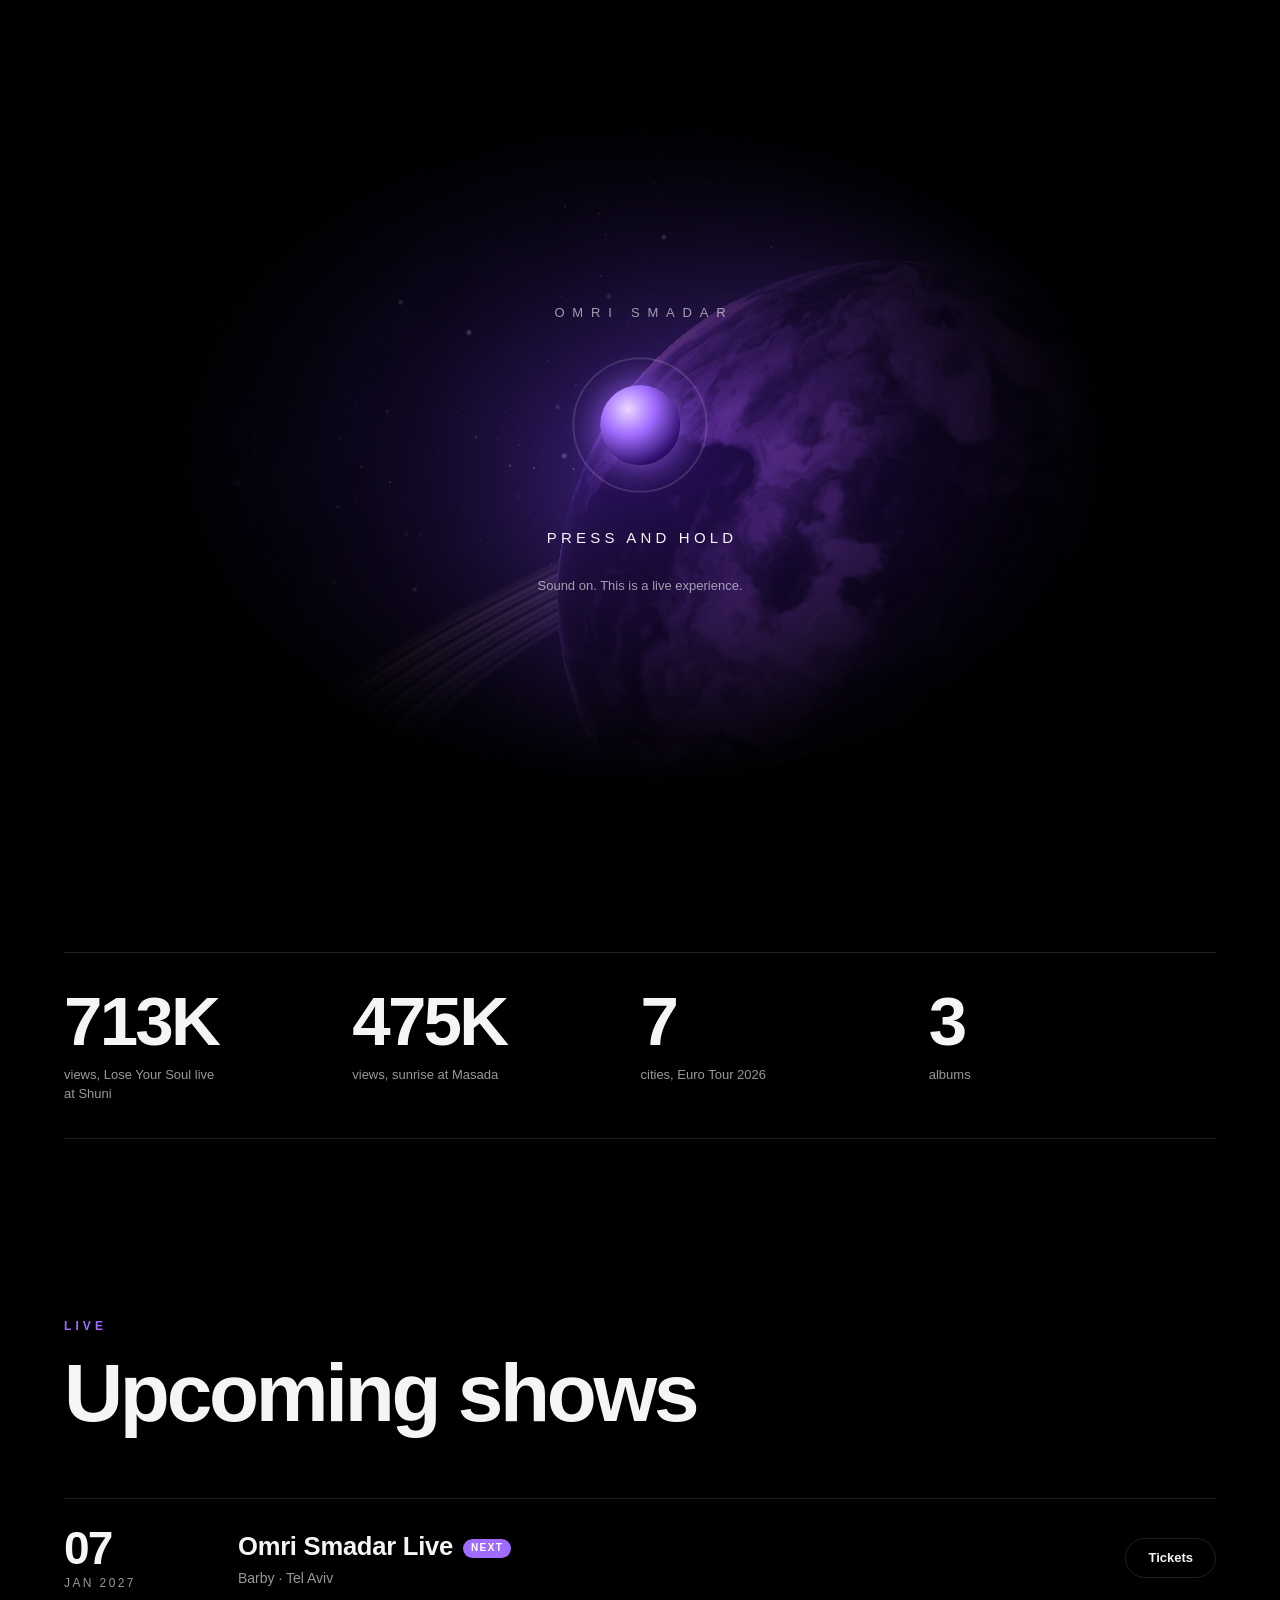
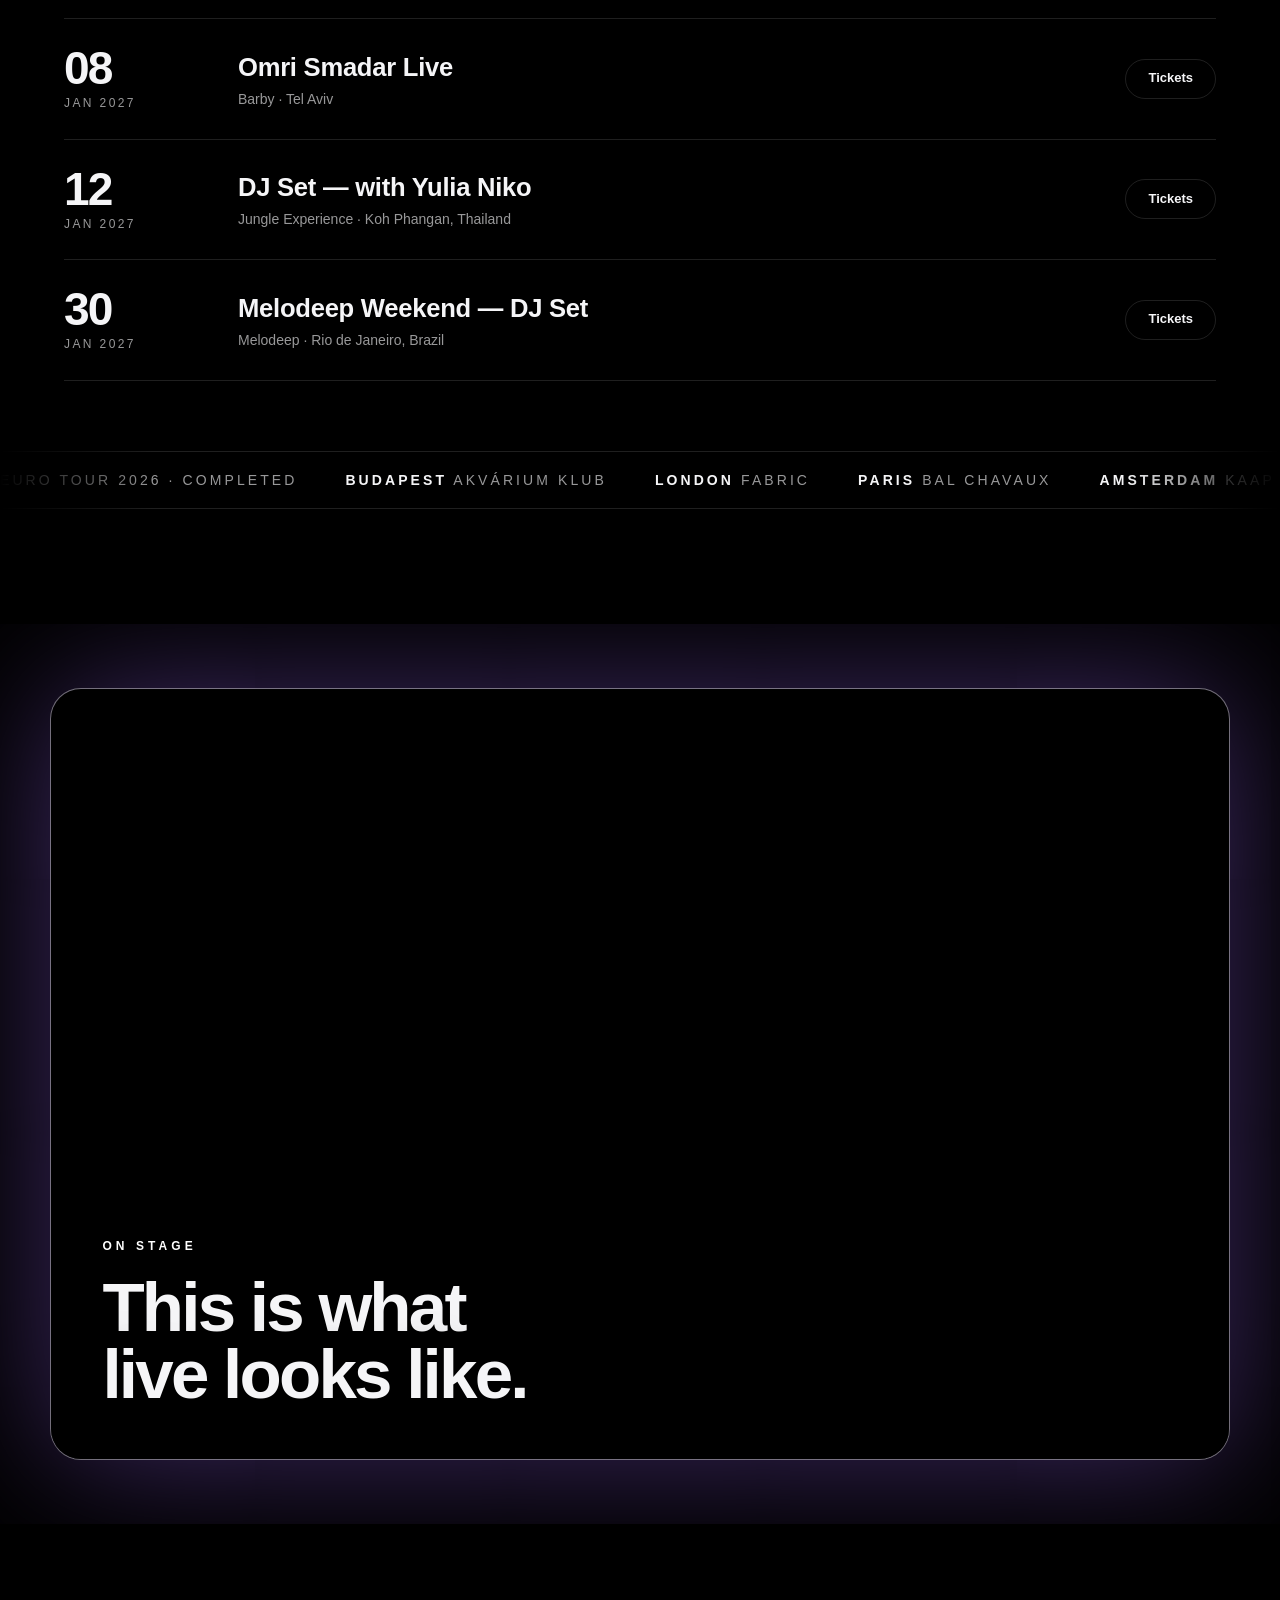
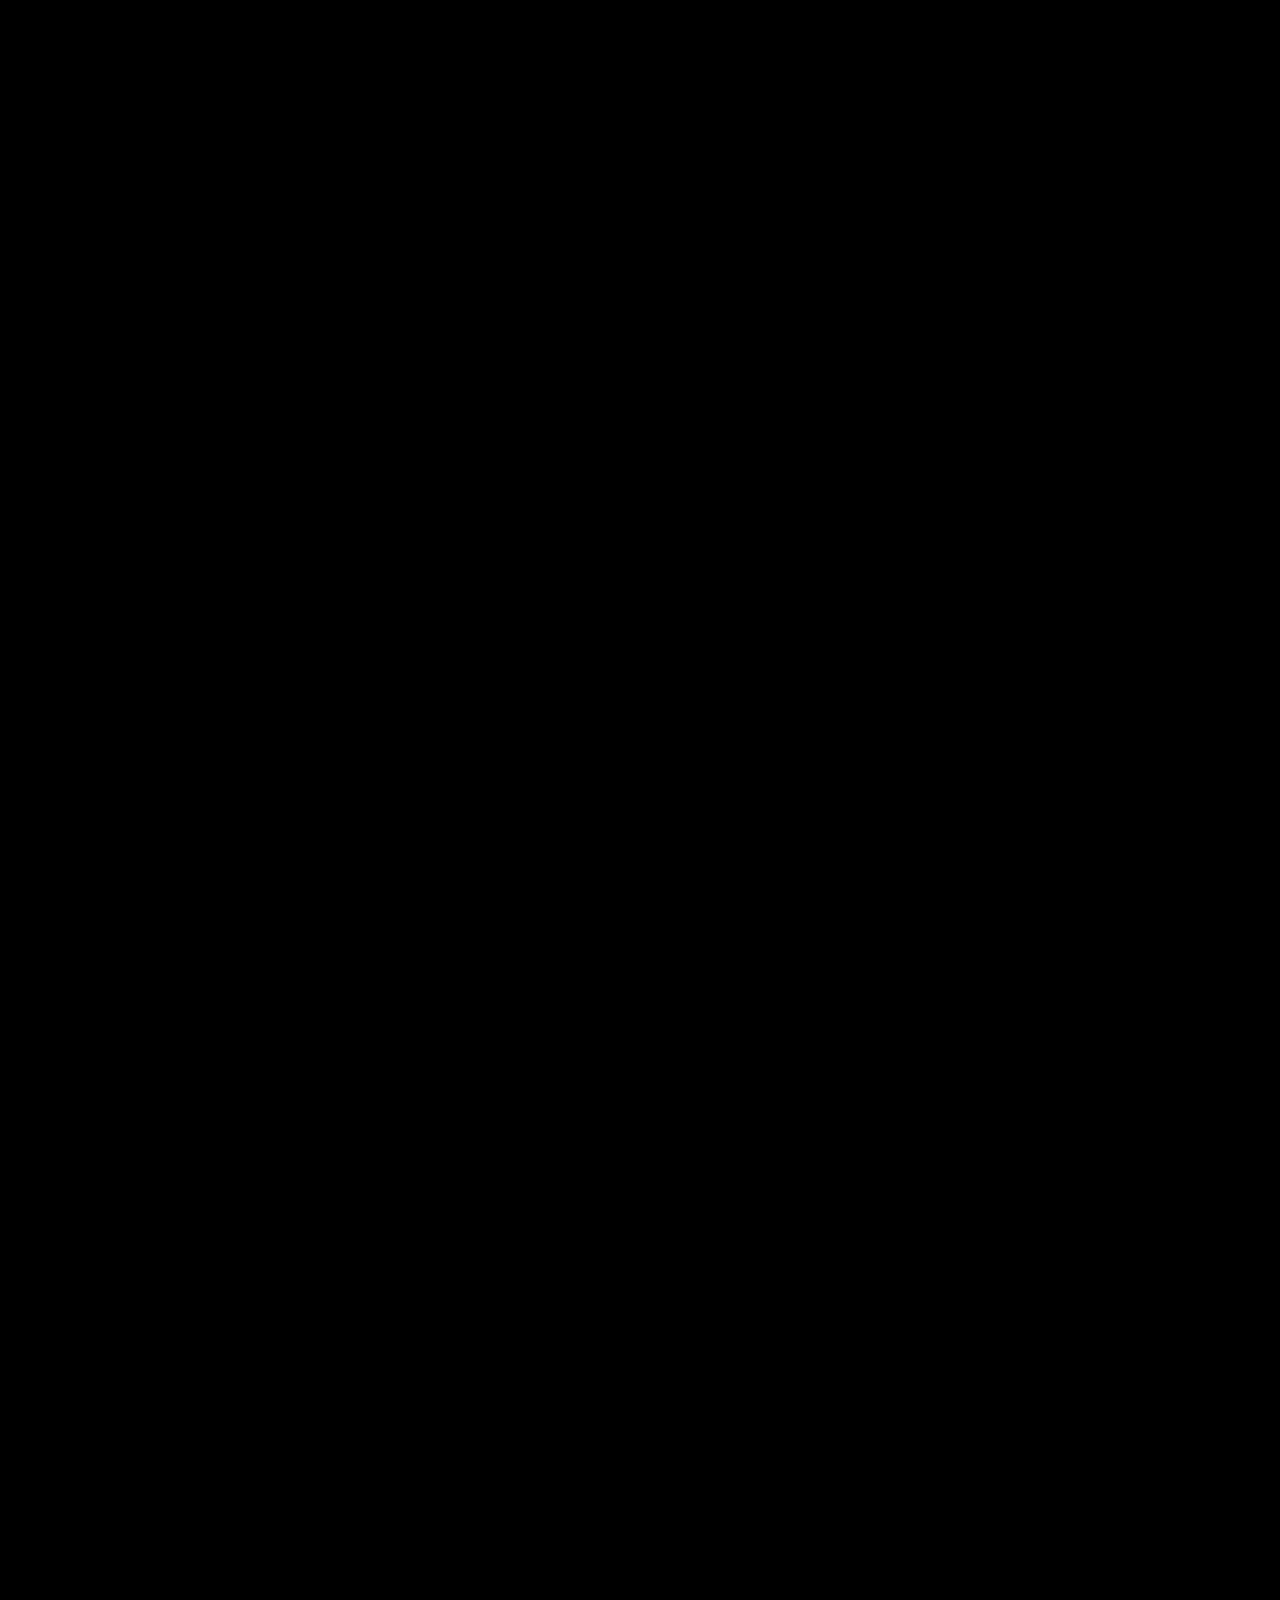
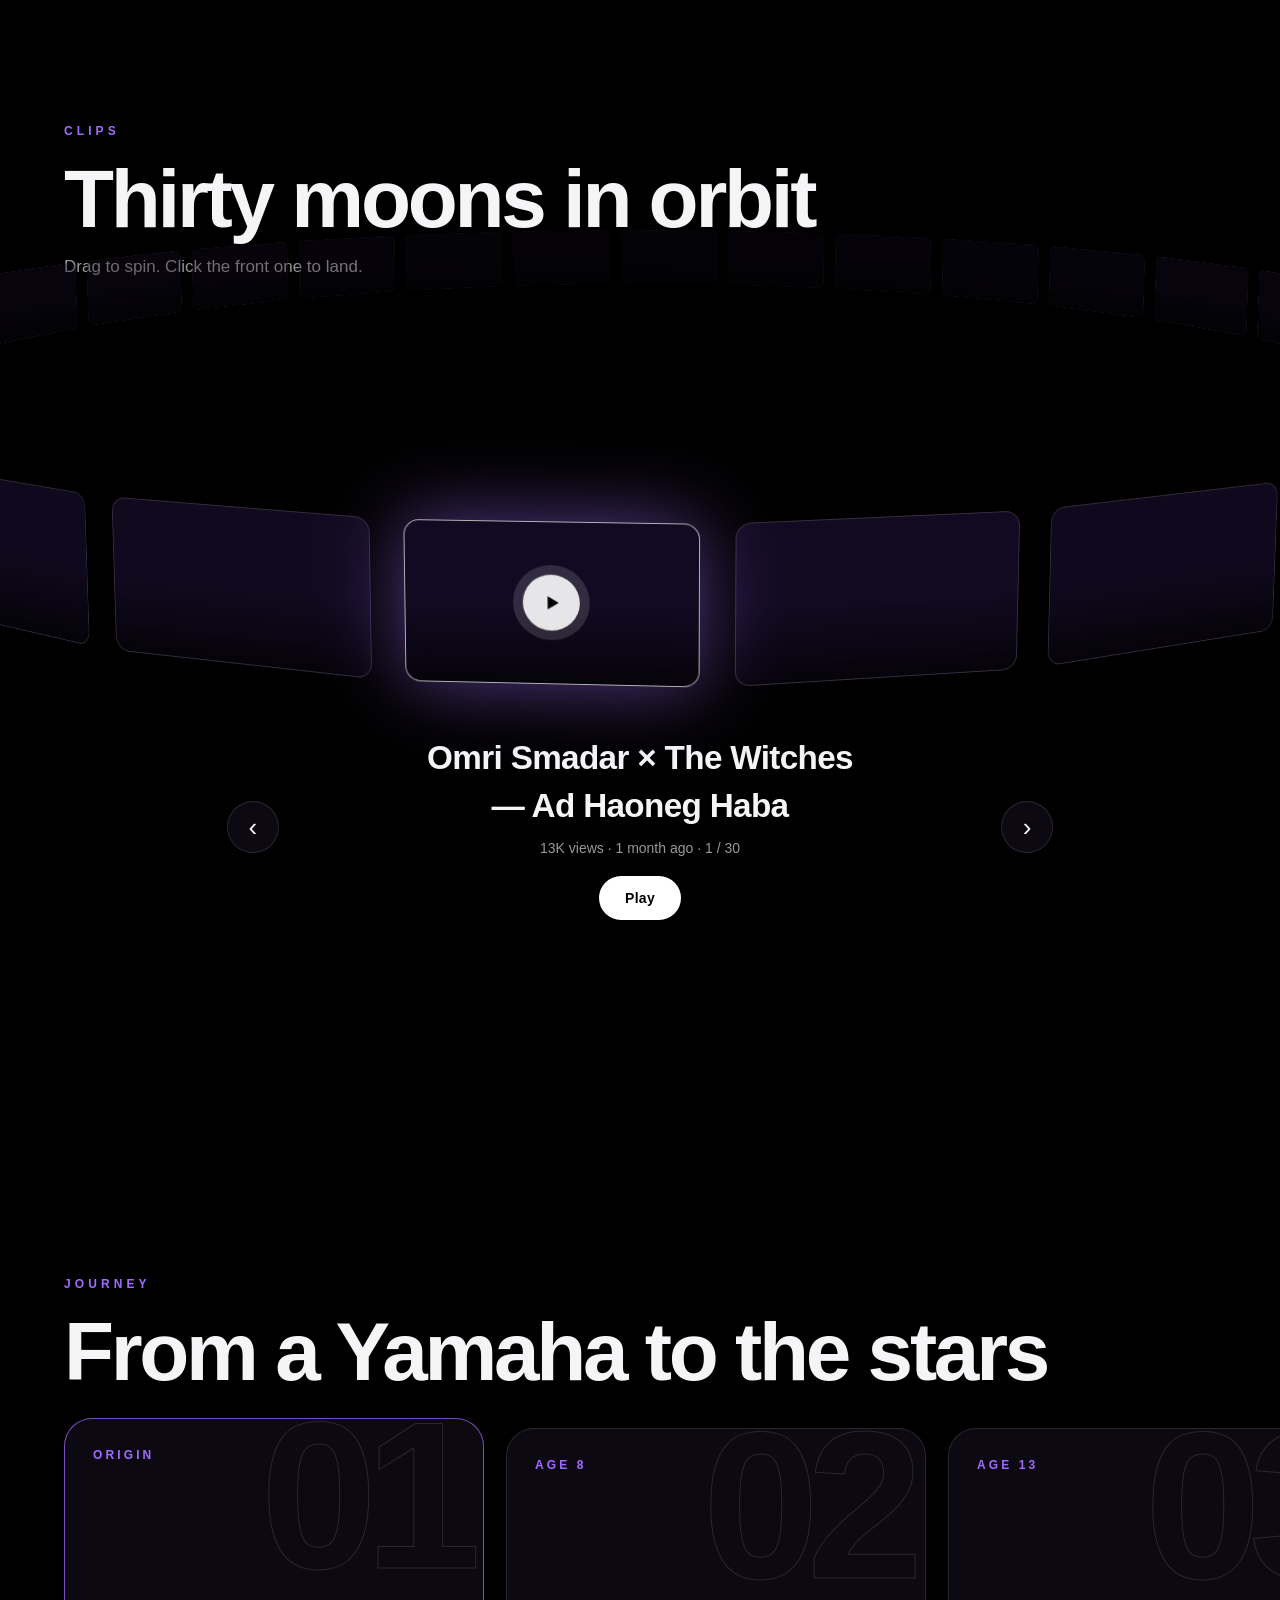
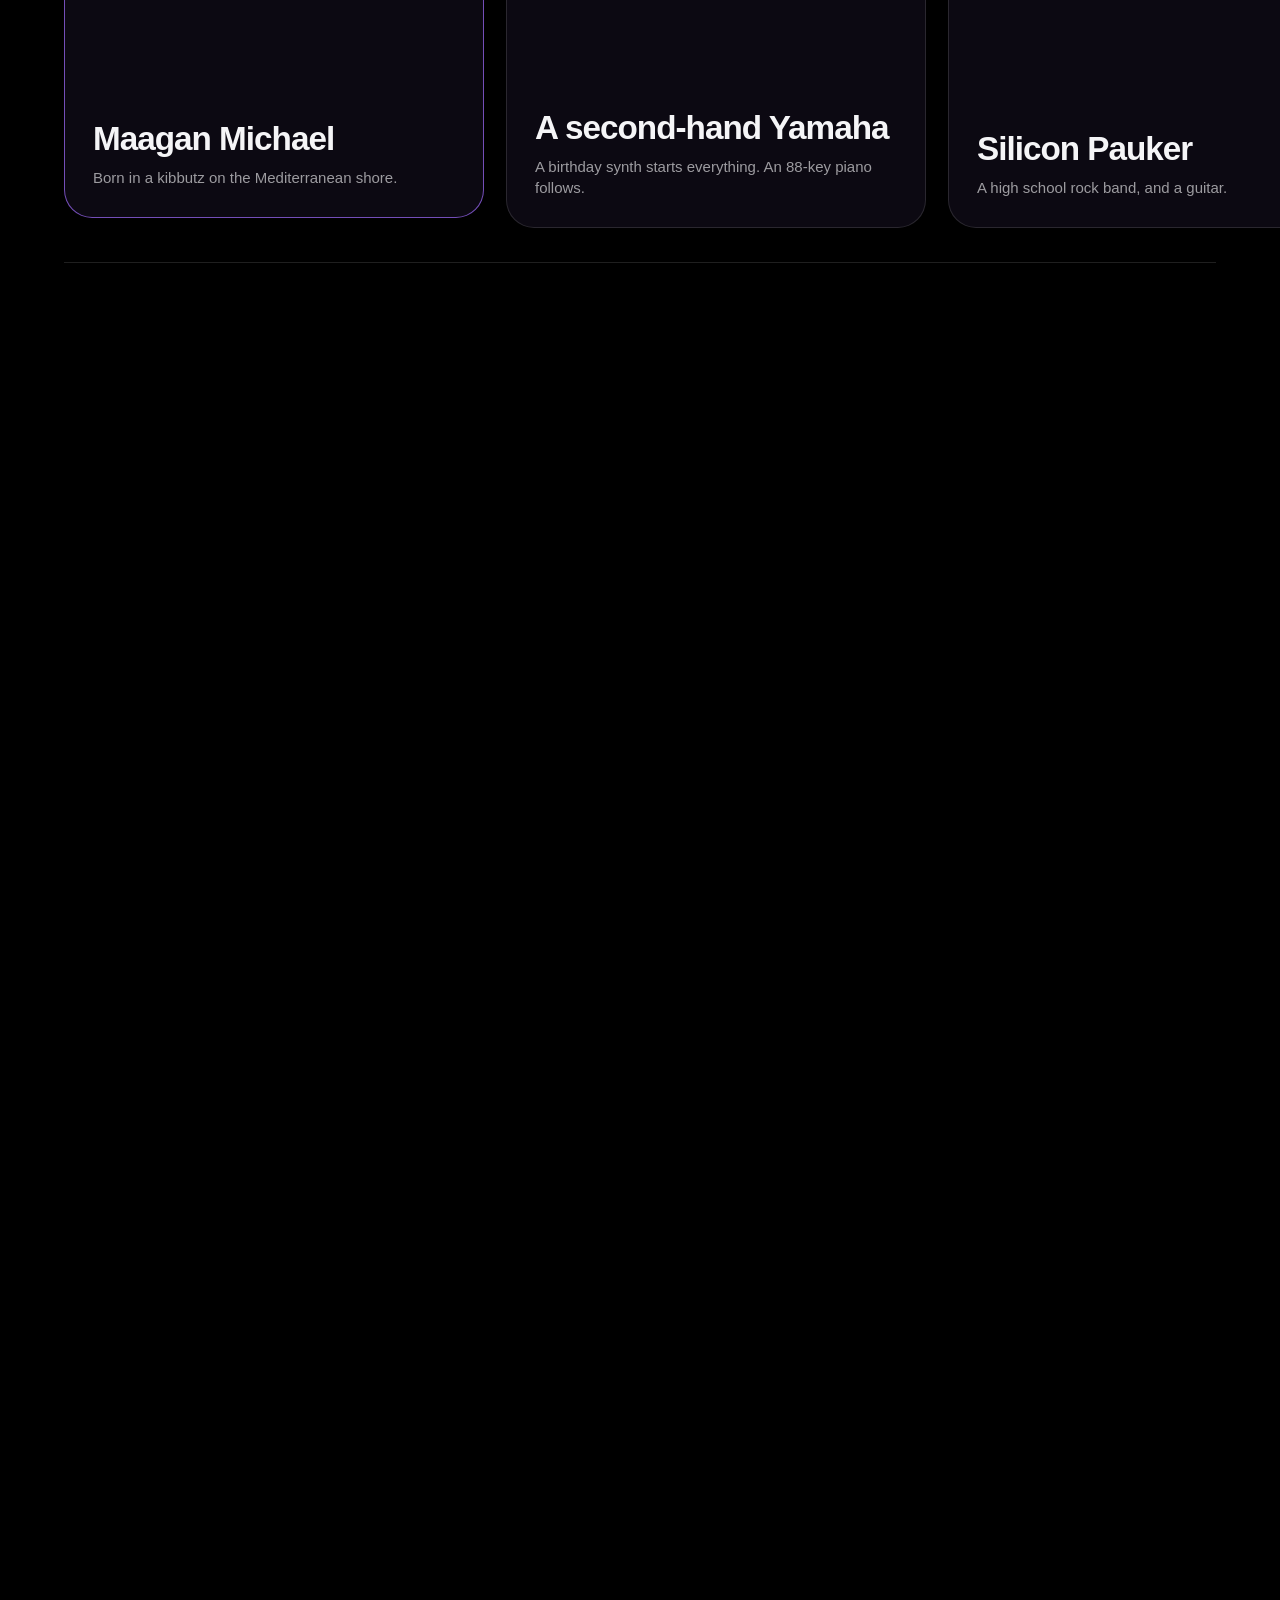
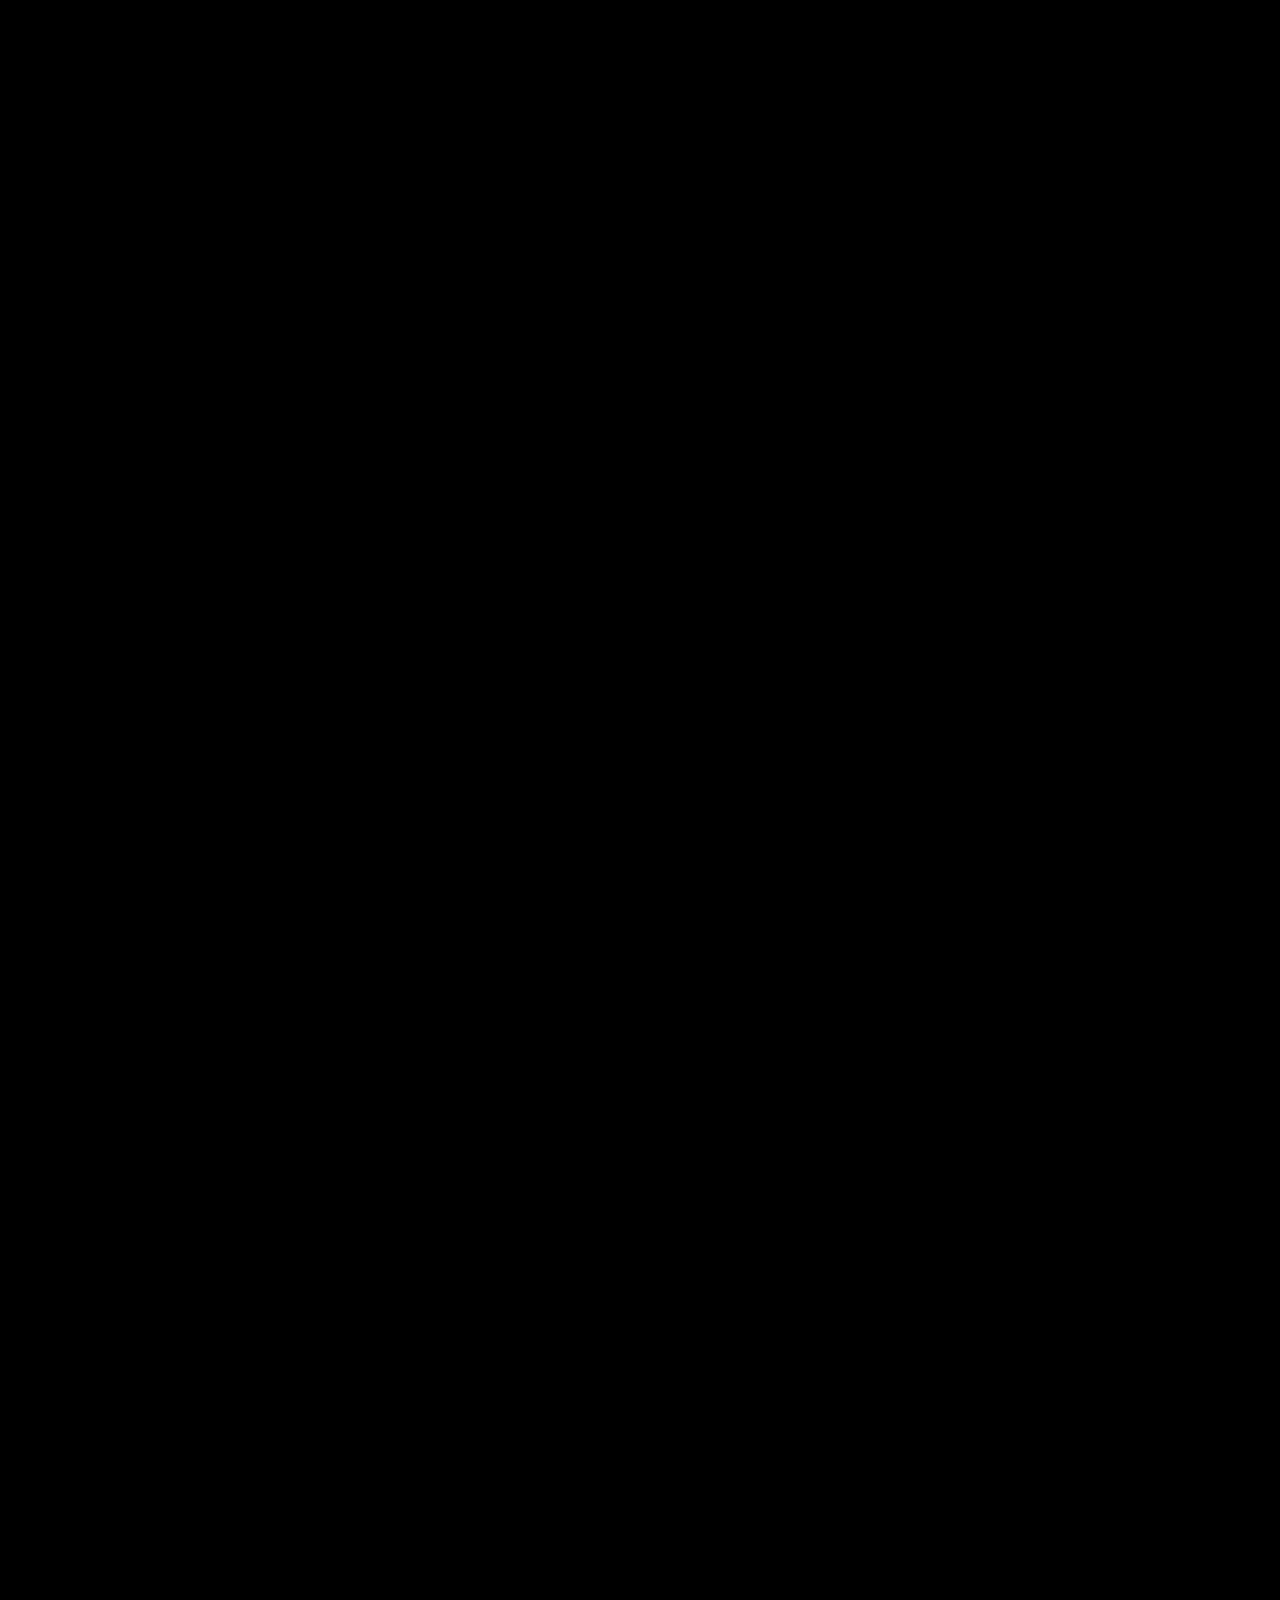
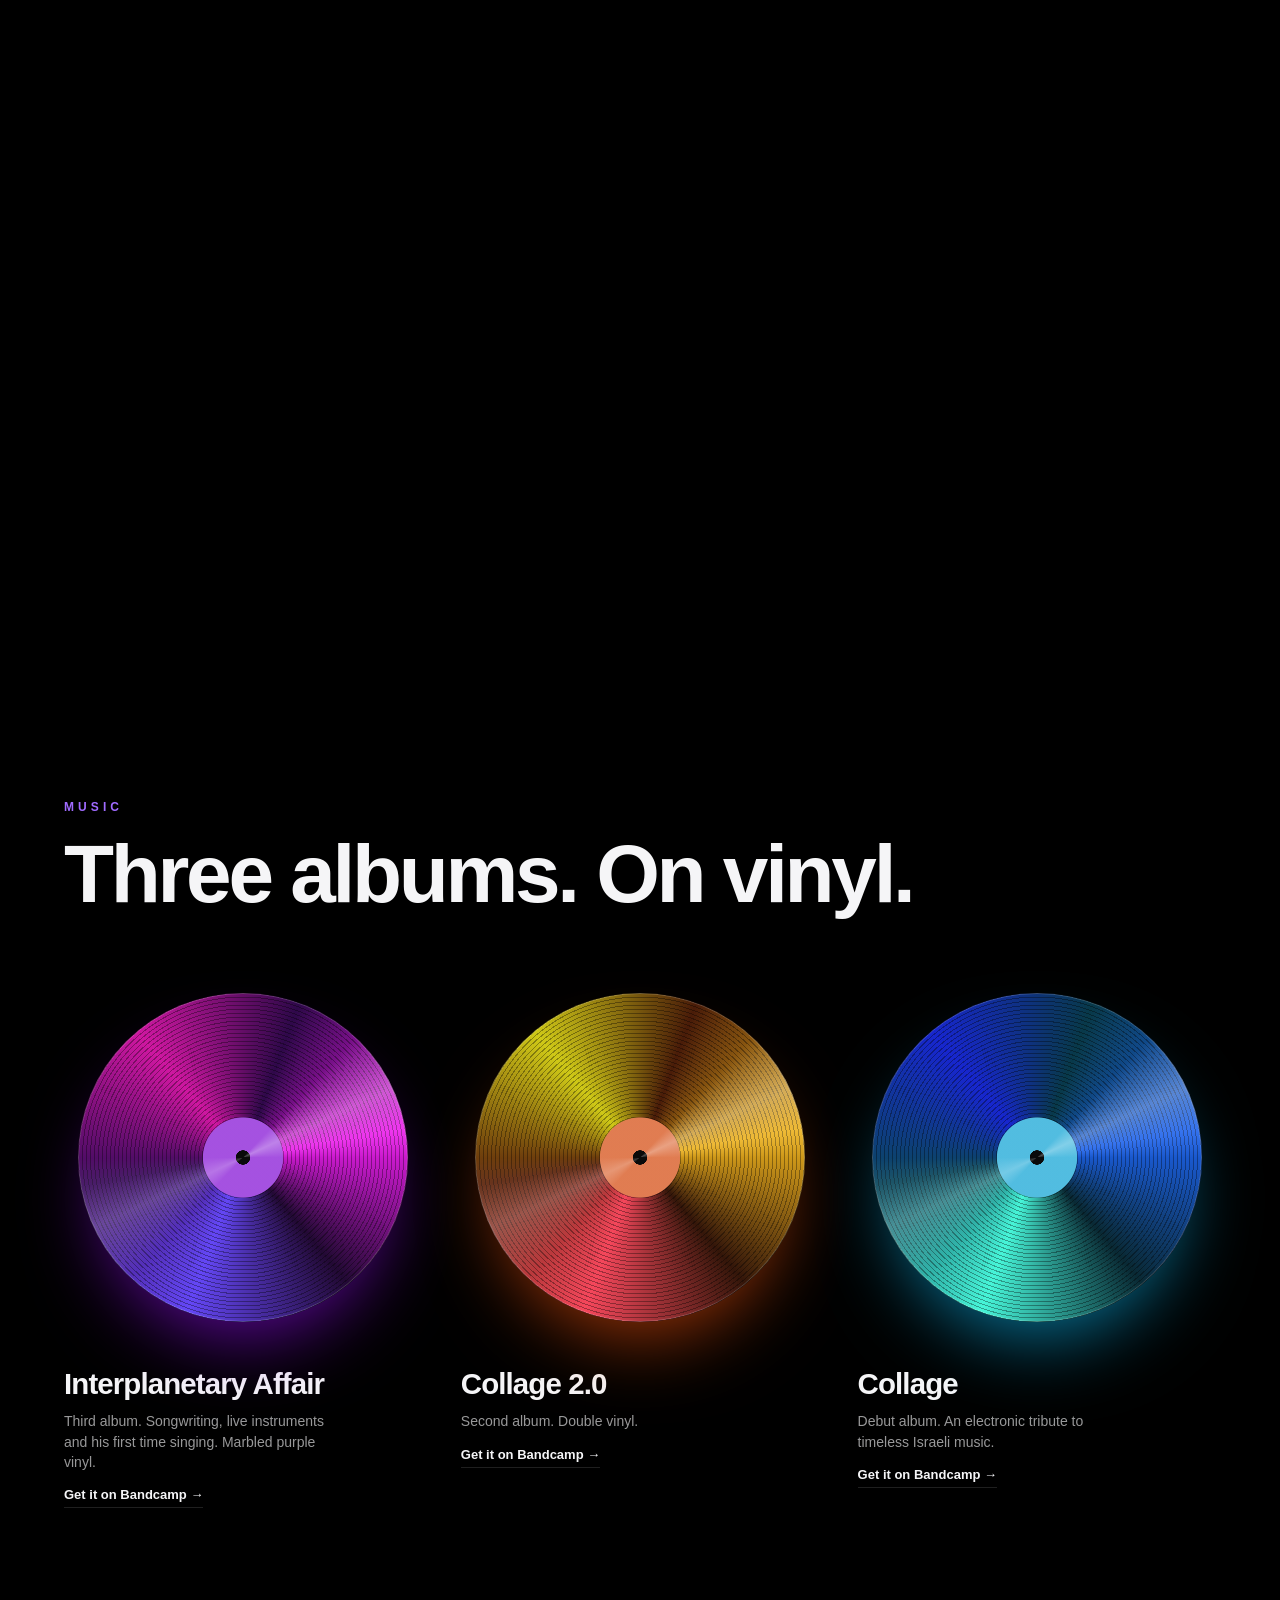
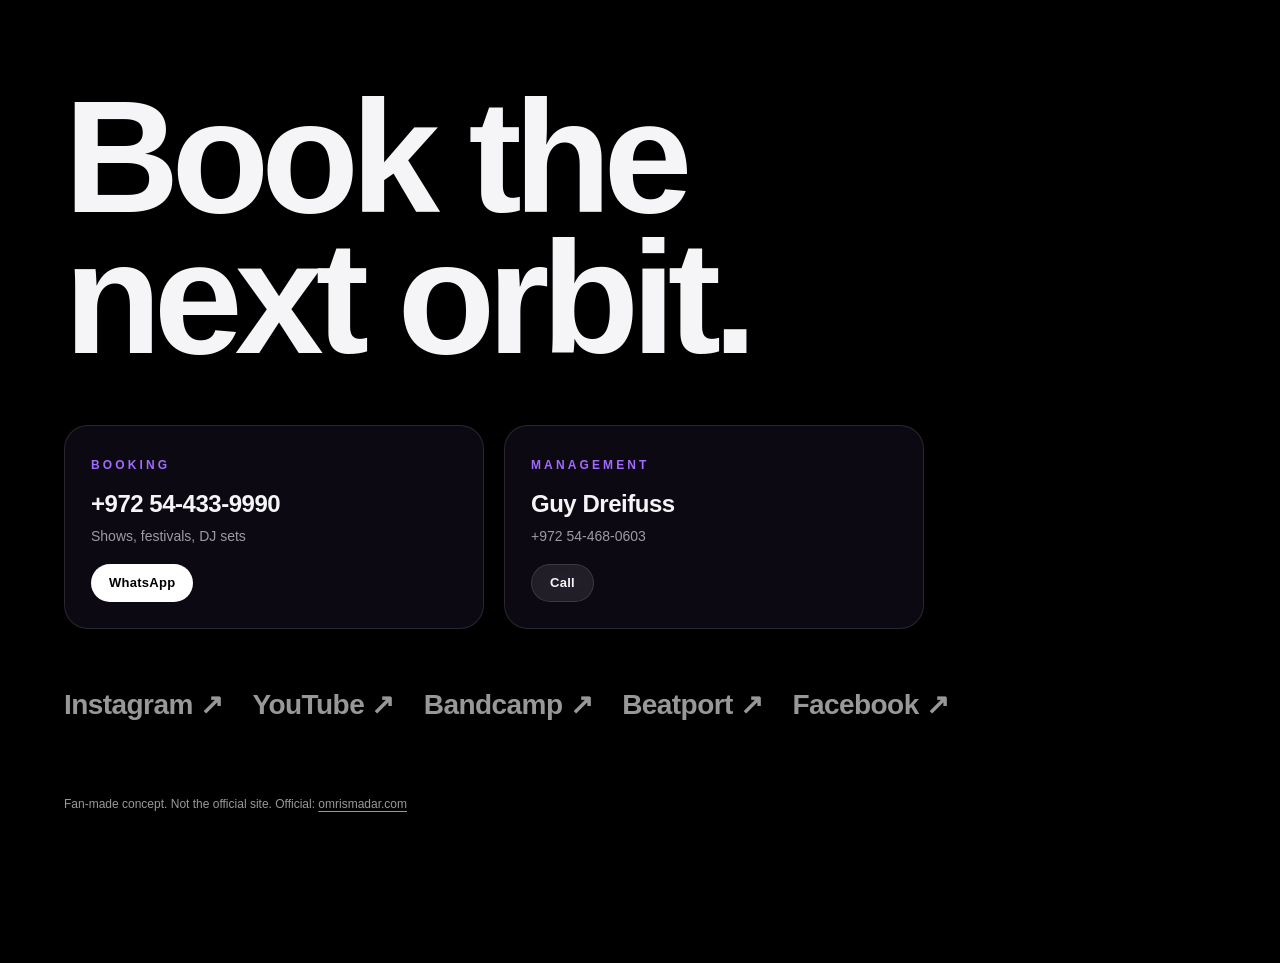
==== commit e7c56e4a: "Rig: mixer channel back (EQ, flanger, BPM), acid bass line synth with 16-step sequencer, alongside t" ====
--- a/index.html
+++ b/index.html
@@ -67,12 +67,27 @@
         <button id="deckLock" class="deck-lock" aria-pressed="false" title="Lock the current scenario or let them cycle">Auto</button>
       </div>
       </div>
-      <div class="rig" id="rig" role="group" aria-label="Delay pedal">
+      <div class="rig" id="rig" role="group" aria-label="Sound rig">
         <div class="tp">
           <button id="tpPlay" aria-pressed="false" aria-label="Start or stop the track"></button>
           <span class="tp-title" id="ttTitle">Track</span>
-          <span class="tp-bpm"><b id="mxBpm">---.-</b> BPM <em id="mxInfo"></em></span>
-          <input type="range" class="mx-vol" id="mxVol" min="0" max="100" value="85" aria-label="Volume">
+        </div>
+        <div class="rig-row">
+        <div class="mx">
+          <div class="mx-lcd"><b id="mxBpm">---.-</b><span>BPM</span><em id="mxInfo">press start</em></div>
+          <div class="mx-eq">
+            <div class="mx-knobs">
+              <div class="mx-k"><div class="knob mk" data-m="hi" role="slider" tabindex="0" aria-label="Treble" aria-valuemin="0" aria-valuemax="100"><i></i></div><label>HI</label></div>
+              <div class="mx-k"><div class="knob mk" data-m="mid" role="slider" tabindex="0" aria-label="Mid" aria-valuemin="0" aria-valuemax="100"><i></i></div><label>MID</label></div>
+              <div class="mx-k"><div class="knob mk" data-m="low" role="slider" tabindex="0" aria-label="Bass" aria-valuemin="0" aria-valuemax="100"><i></i></div><label>LOW</label></div>
+            </div>
+            <div class="mx-meter" id="mxMeter" aria-hidden="true"><i></i><i></i><i></i><i></i><i></i><i></i><i></i><i></i><i></i><i></i><i></i><i></i></div>
+          </div>
+          <div class="mx-fx">
+            <button id="mxFx" aria-pressed="false">Flanger</button>
+            <div class="mx-k"><div class="knob mk small" data-m="fx" role="slider" tabindex="0" aria-label="Flanger depth" aria-valuemin="0" aria-valuemax="100"><i></i></div><label>DEPTH</label></div>
+          </div>
+          <input type="range" class="mx-vol" id="mxVol" min="0" max="100" value="85" aria-label="Master volume">
         </div>
         <div class="pd">
           <div class="pd-top"><span class="pd-logo">OMRI<b>6</b></span><span class="pd-name"><b>OS4</b> MkII</span></div>
@@ -96,7 +111,34 @@
             <div class="fs"><b>TAP</b><button id="fsTAP" aria-label="Footswitch TAP"></button><span>½ / ←</span></div>
           </div>
         </div>
+        </div>
         <p class="rig-note" id="pdRead"></p>
+        <div class="td" id="td">
+          <div class="td-head">
+            <span class="td-brand"><b>OS-3-MO</b> Analog Bass Line Synthesizer</span>
+            <span class="td-wave" role="group" aria-label="Waveform"><button id="tdSaw" class="on" aria-label="Sawtooth">◿</button><button id="tdSqr" aria-label="Square">⊓</button></span>
+          </div>
+          <div class="td-row big">
+            <div class="td-k"><div class="knob sk" data-s="tune" role="slider" tabindex="0" aria-label="Tuning" aria-valuemin="0" aria-valuemax="100"><i></i></div><label>Tuning</label></div><div class="td-k"><div class="knob sk" data-s="cutoff" role="slider" tabindex="0" aria-label="Cutoff" aria-valuemin="0" aria-valuemax="100"><i></i></div><label>Cutoff</label></div><div class="td-k"><div class="knob sk" data-s="reso" role="slider" tabindex="0" aria-label="Resonance" aria-valuemin="0" aria-valuemax="100"><i></i></div><label>Resonance</label></div><div class="td-k"><div class="knob sk" data-s="env" role="slider" tabindex="0" aria-label="Env Mod" aria-valuemin="0" aria-valuemax="100"><i></i></div><label>Env Mod</label></div><div class="td-k"><div class="knob sk" data-s="decay" role="slider" tabindex="0" aria-label="Decay" aria-valuemin="0" aria-valuemax="100"><i></i></div><label>Decay</label></div><div class="td-k"><div class="knob sk" data-s="accent" role="slider" tabindex="0" aria-label="Accent" aria-valuemin="0" aria-valuemax="100"><i></i></div><label>Accent</label></div>
+          </div>
+          <div class="td-row mo">
+            <span class="td-tag">MO</span>
+            <div class="td-k s"><div class="knob sk" data-s="sub" role="slider" tabindex="0" aria-label="Sub Osc" aria-valuemin="0" aria-valuemax="100"><i></i></div><label>Sub Osc</label></div><div class="td-k s"><div class="knob sk" data-s="slide" role="slider" tabindex="0" aria-label="Slide Time" aria-valuemin="0" aria-valuemax="100"><i></i></div><label>Slide Time</label></div><div class="td-k s"><div class="knob sk" data-s="attack" role="slider" tabindex="0" aria-label="Soft Attack" aria-valuemin="0" aria-valuemax="100"><i></i></div><label>Soft Attack</label></div><div class="td-k s"><div class="knob sk" data-s="adecay" role="slider" tabindex="0" aria-label="Accent Decay" aria-valuemin="0" aria-valuemax="100"><i></i></div><label>Accent Decay</label></div><div class="td-k s"><div class="knob sk" data-s="fm" role="slider" tabindex="0" aria-label="Filter FM" aria-valuemin="0" aria-valuemax="100"><i></i></div><label>Filter FM</label></div><div class="td-k s"><div class="knob sk" data-s="muff" role="slider" tabindex="0" aria-label="Muffler" aria-valuemin="0" aria-valuemax="100"><i></i></div><label>Muffler</label></div><div class="td-k s"><div class="knob sk" data-s="drive" role="slider" tabindex="0" aria-label="Overdrive" aria-valuemin="0" aria-valuemax="100"><i></i></div><label>Overdrive</label></div><div class="td-k s"><div class="knob sk" data-s="vol" role="slider" tabindex="0" aria-label="Volume" aria-valuemin="0" aria-valuemax="100"><i></i></div><label>Volume</label></div>
+          </div>
+          <div class="td-steps" id="tdSteps" role="group" aria-label="Sequencer steps"></div>
+          <div class="td-ctl">
+            <div class="td-btns">
+              <button id="tdRun" class="run" aria-pressed="false">Run<br>Stop</button>
+              <button class="pt on" data-p="0">1</button><button class="pt" data-p="1">2</button><button class="pt" data-p="2">3</button><button class="pt" data-p="3">4</button>
+              <button id="tdRnd" title="Random pattern">Rnd</button><button id="tdClr" title="Clear pattern">Clr</button>
+            </div>
+            <div class="td-keys" id="tdKeys" role="group" aria-label="Note for the selected step"><button class="wk" data-n="0">C</button><button class="bk" data-n="1">C#</button><button class="wk" data-n="2">D</button><button class="bk" data-n="3">D#</button><button class="wk" data-n="4">E</button><button class="wk" data-n="5">F</button><button class="bk" data-n="6">F#</button><button class="wk" data-n="7">G</button><button class="bk" data-n="8">G#</button><button class="wk" data-n="9">A</button><button class="bk" data-n="10">A#</button><button class="wk" data-n="11">B</button><button class="wk" data-n="12">C</button></div>
+            <div class="td-btns">
+              <button id="tdDown" class="tg">Down</button><button id="tdUp" class="tg">Up</button><button id="tdAcc" class="tg">Accent</button><button id="tdSlide" class="tg">Slide</button><button id="tdRest" class="tg">Rest</button>
+            </div>
+          </div>
+          <p class="td-read" id="tdRead"></p>
+        </div>
       </div>
     </div>
     <p class="hero-sub reveal">Interplanetary Affair. From a kibbutz on the Mediterranean to sunrise at Masada.</p>
--- a/styles.css
+++ b/styles.css
@@ -111,11 +111,11 @@
 /* title on the left, DJ rig on the right */
 .hero-stage { display: flex; align-items: flex-end; justify-content: space-between; gap: 3vw; }
 .title-col { flex: 1; min-width: 0; display: flex; flex-direction: column; }
-@media (min-width: 1100px) { .hero-title { font-size: clamp(56px, 12.6vw, 240px); } }
+@media (min-width: 1100px) { .hero-title { font-size: clamp(56px, 11.2vw, 220px); } }
 @media (max-width: 1099px) { .hero-stage { flex-direction: column; align-items: flex-start; gap: 26px; } }
 
 /* ---------- Sound rig: transport strip + delay pedal. Sized in em so the whole rig scales. ---------- */
-.rig { position: relative; flex: none; display: flex; flex-direction: column; gap: .6em; width: 30em; font-size: clamp(12px, 1.05vw, 17px); opacity: 0; transform: translateY(20px); transition: opacity 1.2s var(--ease) 1.4s, transform 1.2s var(--ease) 1.4s; user-select: none; -webkit-user-select: none; }
+.rig { position: relative; flex: none; display: flex; flex-direction: column; gap: .6em; width: 39em; font-size: clamp(11px, .98vw, 16px); opacity: 0; transform: translateY(20px); transition: opacity 1.2s var(--ease) 1.4s, transform 1.2s var(--ease) 1.4s; user-select: none; -webkit-user-select: none; }
 .launched .rig { opacity: 1; transform: none; }
 .rig button { font-family: inherit; }
 .rig-note { font: 600 10.5px/1.4 ui-monospace, "SF Mono", Menlo, monospace; letter-spacing: .04em; color: var(--dim); text-align: center; min-height: 2.8em; }
@@ -126,17 +126,43 @@
 #tpPlay::before { content: ""; position: absolute; left: 54%; top: 50%; translate: -50% -50%; border: solid transparent; border-width: .5em 0 .5em .8em; border-left-color: #000; }
 #tpPlay[aria-pressed="true"]::before { left: 50%; width: .75em; height: .75em; border: 0; background: #000; border-radius: .1em; }
 .tp-title { flex: 1; min-width: 0; font-size: .78em; color: var(--dim); white-space: nowrap; overflow: hidden; text-overflow: ellipsis; }
-.tp-bpm { flex: none; font: 600 .72em ui-monospace, "SF Mono", Menlo, monospace; color: var(--dim); }
-.tp-bpm b { color: #ffae1a; font-size: 1.35em; font-variant-numeric: tabular-nums; text-shadow: 0 0 .6em rgba(255, 150, 0, .7); }
-.tp-bpm em { display: none; }
-.mx-vol { -webkit-appearance: none; appearance: none; width: 5em; flex: none; height: 1.2em; margin: 0; font-size: inherit; background: none; cursor: grab; }
-.mx-vol::-webkit-slider-runnable-track { height: .2em; border-radius: .2em; background: rgba(255, 255, 255, .25); }
-.mx-vol::-webkit-slider-thumb { -webkit-appearance: none; width: .9em; height: .9em; margin-top: -.35em; border-radius: 50%; background: #fff; }
-.mx-vol::-moz-range-track { height: .2em; border-radius: .2em; background: rgba(255, 255, 255, .25); }
-.mx-vol::-moz-range-thumb { width: .9em; height: .9em; border: 0; border-radius: 50%; background: #fff; }
+.rig-row { display: flex; gap: .6em; align-items: stretch; }
+
+/* mixer channel */
+.mx { width: 8.4em; flex: none; border-radius: .9em; padding: .6em; display: flex; flex-direction: column; gap: .5em; color: #c9ccd2;
+  background: linear-gradient(160deg, #26272b, #0e0f11); box-shadow: inset 0 1px 0 rgba(255, 255, 255, .14), 0 2em 4em -1.5em #000; }
+.mx-lcd { border-radius: .35em; padding: .3em .45em .35em; background: #120a00; box-shadow: inset 0 0 0 .06em #3a2600, inset 0 0 1em rgba(255, 140, 0, .18); color: #ffae1a; text-shadow: 0 0 .5em rgba(255, 150, 0, .8); display: grid; grid-template-columns: 1fr auto; align-items: baseline; }
+.mx-lcd b { font: 700 1.45em ui-monospace, "SF Mono", Menlo, monospace; letter-spacing: -.02em; font-variant-numeric: tabular-nums; }
+.mx-lcd span { font-size: .5em; font-weight: 700; letter-spacing: .1em; }
+.mx-lcd em { grid-column: 1 / -1; font-style: normal; font-size: .46em; letter-spacing: .16em; text-transform: uppercase; opacity: .75; }
+.mx-eq { flex: 1; display: flex; gap: .5em; min-height: 0; }
+.mx-knobs { flex: 1; display: flex; flex-direction: column; justify-content: space-between; }
+.mx-k { display: flex; align-items: center; gap: .45em; }
+.mx-k label { font-size: .48em; font-weight: 700; letter-spacing: .12em; }
+.knob.mk { width: 2.35em; height: 2.35em;
+  background: radial-gradient(circle at 35% 28%, #5b5d63, #1b1c1f 62%); box-shadow: 0 .18em .4em rgba(0, 0, 0, .7), inset 0 0 0 .08em #000, 0 0 0 .14em #2f3035; }
+.knob.mk.small { width: 1.9em; height: 1.9em; }
+.knob.mk i { top: 8%; width: .18em; height: 38%; margin-left: -.09em; border-radius: .1em; background: #fff; transform-origin: 50% 110%; box-shadow: 0 0 .3em rgba(255, 255, 255, .6); }
+.knob:focus-visible { outline-offset: 2px; }
+.mx-meter { width: .6em; display: flex; flex-direction: column-reverse; gap: .12em; padding: .1em 0; }
+.mx-meter i { flex: 1; border-radius: .08em; background: #1f2a22; }
+.mx-meter i:nth-child(n+9) { background: #2a2718; } .mx-meter i:nth-child(n+11) { background: #2e1a1a; }
+.mx-meter i.on { background: #30d158; box-shadow: 0 0 .4em #30d158; }
+.mx-meter i.on:nth-child(n+9) { background: #ffd60a; box-shadow: 0 0 .4em #ffd60a; }
+.mx-meter i.on:nth-child(n+11) { background: #ff3b30; box-shadow: 0 0 .4em #ff3b30; }
+.mx-fx { display: flex; align-items: center; justify-content: space-between; gap: .4em; padding-top: .45em; border-top: 1px solid rgba(255, 255, 255, .09); }
+.mx-fx button { height: 3.4em; padding: 0 .7em; font-size: .5em; font-weight: 800; letter-spacing: .1em; text-transform: uppercase; border-radius: .5em; color: #9aa0a8; background: #1c1d20; box-shadow: inset 0 0 0 .12em #33353a; transition: color .2s, box-shadow .2s, background .2s; }
+.mx-fx button.on { color: #1a0d00; background: #ff9f0a; box-shadow: 0 0 1.6em rgba(255, 159, 10, .8); animation: fxblink 1s steps(2) infinite; }
+@keyframes fxblink { 50% { filter: brightness(1.35); } }
+.mx-fx .mx-k { flex-direction: column; gap: .15em; }
+.mx-vol { -webkit-appearance: none; appearance: none; width: 100%; height: 1.2em; margin: 0; font-size: inherit; background: none; cursor: grab; }
+.mx-vol::-webkit-slider-runnable-track { height: .22em; border-radius: .2em; background: #000; box-shadow: 0 1px 0 rgba(255, 255, 255, .12); }
+.mx-vol::-webkit-slider-thumb { -webkit-appearance: none; width: .8em; height: 1.4em; margin-top: -.6em; border-radius: .15em; background: linear-gradient(90deg, #2b2d31, #0e0f11 42%, #f2f2f2 43% 57%, #0e0f11 58%, #2b2d31); box-shadow: 0 .15em .3em rgba(0, 0, 0, .7); }
+.mx-vol::-moz-range-track { height: .22em; border-radius: .2em; background: #000; }
+.mx-vol::-moz-range-thumb { width: .8em; height: 1.4em; border: 0; border-radius: .15em; background: linear-gradient(90deg, #2b2d31, #0e0f11 42%, #f2f2f2 43% 57%, #0e0f11 58%, #2b2d31); }
 
 /* the pedal: green stepped enclosure, black control strip, four footswitches */
-.pd { --g1: #36b468; --g2: #1f8a49; --g3: #136133; position: relative; border-radius: .9em; color: #0b1a10; filter: drop-shadow(0 1.6em 1.6em rgba(0, 0, 0, .75));
+.pd { width: 30em; flex: none; --g1: #36b468; --g2: #1f8a49; --g3: #136133; position: relative; border-radius: .9em; color: #0b1a10; filter: drop-shadow(0 1.6em 1.6em rgba(0, 0, 0, .75));
   background: linear-gradient(180deg, var(--g1), var(--g2) 60%, var(--g3)); box-shadow: inset 0 1px 0 rgba(255, 255, 255, .45), inset 0 -.25em .5em rgba(0, 0, 0, .35); }
 .pd-top { height: 4em; display: flex; align-items: center; justify-content: space-between; padding: 0 1.3em 0 1.1em; border-radius: .9em .9em 0 0; background: linear-gradient(180deg, rgba(255, 255, 255, .22), rgba(255, 255, 255, 0) 70%); }
 .pd-logo { display: inline-flex; align-items: center; height: 1.5em; padding: 0 .45em; border-radius: .3em; background: #0c1a11; color: var(--g1); font-size: .72em; font-weight: 900; letter-spacing: .14em; }
@@ -174,6 +200,48 @@
 .fs button[data-led="red"] { box-shadow: 0 0 0 .14em #2b2d2f, 0 0 0 .5em #ff3b30, 0 0 1.4em .5em rgba(255, 59, 48, .85); }
 .fs button.saved { animation: saved .7s steps(4); }
 @keyframes saved { 50% { box-shadow: 0 0 0 .14em #2b2d2f, 0 0 0 .5em #fff, 0 0 1.6em .6em #fff; } }
+
+/* ---------- Acid bass line synth: silver box, six big knobs, MO mod row, 16-step sequencer ---------- */
+.td { position: relative; border-radius: .7em; padding: .7em .9em .5em; color: #1b1d20; filter: drop-shadow(0 1.6em 1.6em rgba(0, 0, 0, .75));
+  background: linear-gradient(170deg, #eef0f2, #c4c8ce 55%, #a4a9b0); box-shadow: inset 0 1px 0 #fff, inset 0 -.2em .4em rgba(0, 0, 0, .3); }
+.td-head { display: flex; align-items: center; justify-content: space-between; margin-bottom: .45em; }
+.td-brand { font-size: .56em; font-weight: 600; letter-spacing: .1em; text-transform: uppercase; }
+.td-brand b { font-size: 1.9em; font-weight: 900; letter-spacing: -.01em; margin-right: .5em; font-style: italic; }
+.td-wave { display: flex; border-radius: .3em; overflow: hidden; box-shadow: 0 0 0 .08em #55595f; }
+.td-wave button { width: 2.2em; height: 1.3em; font-size: .8em; line-height: 1; color: #555; background: #d9dce0; }
+.td-wave button.on { background: #1b1d20; color: #ffae1a; }
+.td-row { display: flex; justify-content: space-between; align-items: flex-start; }
+.td-row.big { padding: 0 .6em; }
+.td-row.mo { position: relative; margin-top: .5em; padding: .45em .7em .35em 2.4em; border-radius: .45em; background: #1b1d20; color: #e6e8eb; }
+.td-tag { position: absolute; left: .55em; top: 50%; translate: 0 -50%; font-size: .8em; font-weight: 900; font-style: italic; color: #ff9f0a; }
+.td-k { display: flex; flex-direction: column; align-items: center; gap: .3em; width: 4.6em; }
+.td-k.s { width: 3.6em; gap: .25em; }
+.td-k label { font-size: .46em; font-weight: 800; letter-spacing: .06em; text-transform: uppercase; white-space: nowrap; }
+.td-k.s label { font-size: .38em; }
+.knob.sk { width: 2.9em; height: 2.9em; background: radial-gradient(circle at 38% 30%, #5a5d62, #18191b 65%); box-shadow: 0 .25em .5em rgba(0, 0, 0, .55), 0 0 0 .1em #0a0a0a, 0 0 0 .22em #8d9299; }
+.td-k.s .knob.sk { width: 1.75em; height: 1.75em; box-shadow: 0 .15em .3em rgba(0, 0, 0, .6), 0 0 0 .08em #000, 0 0 0 .16em #ff9f0a; }
+.td-steps { display: grid; grid-template-columns: repeat(16, 1fr); gap: .25em; margin-top: .6em; }
+.td-steps button { position: relative; height: 1.9em; padding: 0; border-radius: .25em; font: 700 .5em ui-monospace, "SF Mono", Menlo, monospace; font-size: .5em; height: 3.6em; color: #d7dade; background: #2a2c30; box-shadow: 0 .25em 0 #0c0d0e; line-height: 1.1; }
+.td-steps button:nth-child(4n+1) { background: #3a3d42; }
+.td-steps button.rest { color: #5d6167; }
+.td-steps button.acc { color: #ffae1a; }
+.td-steps button.sld::after { content: ""; position: absolute; left: 15%; right: -25%; bottom: .35em; height: .22em; border-radius: .2em; background: #35e6ff; z-index: 1; }
+.td-steps button.sel { box-shadow: 0 .25em 0 #0c0d0e, inset 0 0 0 .22em #fff; }
+.td-steps button.now { background: #ff3b30; color: #fff; box-shadow: 0 .25em 0 #0c0d0e, 0 0 1.6em rgba(255, 59, 48, .9); }
+.td-ctl { display: flex; gap: .6em; margin-top: .55em; align-items: stretch; }
+.td-btns { display: flex; gap: .25em; flex: none; }
+.td-btns button { min-width: 2.2em; padding: 0 .55em; height: 4em; border-radius: .4em; font-size: .5em; font-weight: 800; letter-spacing: .04em; text-transform: uppercase; line-height: 1.15; color: #1b1d20; background: linear-gradient(#fafbfc, #b9bdc4); box-shadow: 0 .3em 0 #6a6f77, inset 0 1px 0 #fff; }
+.td-btns button:active { transform: translateY(.2em); box-shadow: 0 .1em 0 #6a6f77; }
+.td-btns button.on { background: linear-gradient(#ffc04d, #ff9f0a); box-shadow: 0 .3em 0 #9a5c00, 0 0 1.2em rgba(255, 159, 10, .7); }
+.td-btns .run { background: linear-gradient(#3a3d42, #18191b); color: #fff; box-shadow: 0 .3em 0 #000; animation: runhint 1.6s ease-in-out infinite; }
+.td-btns .run[aria-pressed="true"] { background: linear-gradient(#ff6a5f, #d5261b); box-shadow: 0 .3em 0 #6d0f0a, 0 0 1.6em rgba(255, 59, 48, .8); animation: none; }
+@keyframes runhint { 50% { box-shadow: 0 .3em 0 #000, 0 0 1.4em rgba(255, 59, 48, .8); } }
+.td-keys { flex: 1; display: flex; gap: .15em; min-width: 0; }
+.td-keys button { flex: 1; height: 4em; padding: 0; border-radius: .3em; font-size: .5em; font-weight: 800; }
+.td-keys .wk { background: linear-gradient(#fff, #d5d8dc); color: #1b1d20; box-shadow: 0 .3em 0 #7b8087; }
+.td-keys .bk { background: linear-gradient(#3a3d42, #101112); color: #e6e8eb; box-shadow: 0 .3em 0 #000; translate: 0 -.5em; }
+.td-keys button.on { background: linear-gradient(#ffc04d, #ff9f0a); color: #1b1d20; }
+.td-read { margin-top: .45em; font: 600 10px/1.3 ui-monospace, "SF Mono", Menlo, monospace; letter-spacing: .04em; color: #3b3e43; text-align: center; }
 
 /* video playing through the letterforms */
 .title-wrap { position: relative; }
@@ -492,7 +560,17 @@
   .hero { padding-bottom: 110px; }
   .hero-title { font-size: 22vw; }
   .sound { left: 14px; bottom: calc(14px + env(safe-area-inset-bottom)); }
-  .rig { font-size: clamp(9px, 2.95vw, 17px); align-self: center; }
+  .rig { font-size: clamp(9px, 2.95vw, 17px); align-self: center; width: 30em; }
+  .rig-row { flex-direction: column; }
+  .mx { width: auto; flex-direction: row; align-items: center; gap: .8em; }
+  .mx-lcd { width: 6.4em; flex: none; }
+  .mx-eq { flex: none; } .mx-knobs { flex-direction: row; gap: .7em; } .mx-k { flex-direction: column; gap: .15em; }
+  .mx-meter { display: none; }
+  .mx-fx { border-top: 0; padding-top: 0; gap: .6em; }
+  .mx-vol { flex: 1; min-width: 3em; }
+  .td-ctl { flex-wrap: wrap; } .td-keys { order: 3; flex-basis: 100%; }
+  .td-k { width: 4em; } .td-k.s { width: 2.9em; } .td-row.mo { padding-left: 2em; }
+  .td-k.s label { font-size: .34em; letter-spacing: 0; }
   .agent { top: auto; left: 0; right: 0; bottom: 0; width: 100%; height: min(86vh, 86dvh); border-radius: 28px 28px 0 0; transform: translateY(105%); padding-bottom: env(safe-area-inset-bottom); }
   .agent-head::before { content: ""; position: absolute; top: 7px; left: 50%; translate: -50% 0; width: 38px; height: 4px; border-radius: 4px; background: var(--faint); }
   .ask-btn { position: fixed; right: 14px; bottom: calc(14px + env(safe-area-inset-bottom)); top: auto; height: 46px; padding: 0 18px 0 12px; font-size: 14px; background: rgba(160, 107, 255, .35); box-shadow: 0 10px 40px -6px rgba(160, 107, 255, .8); }
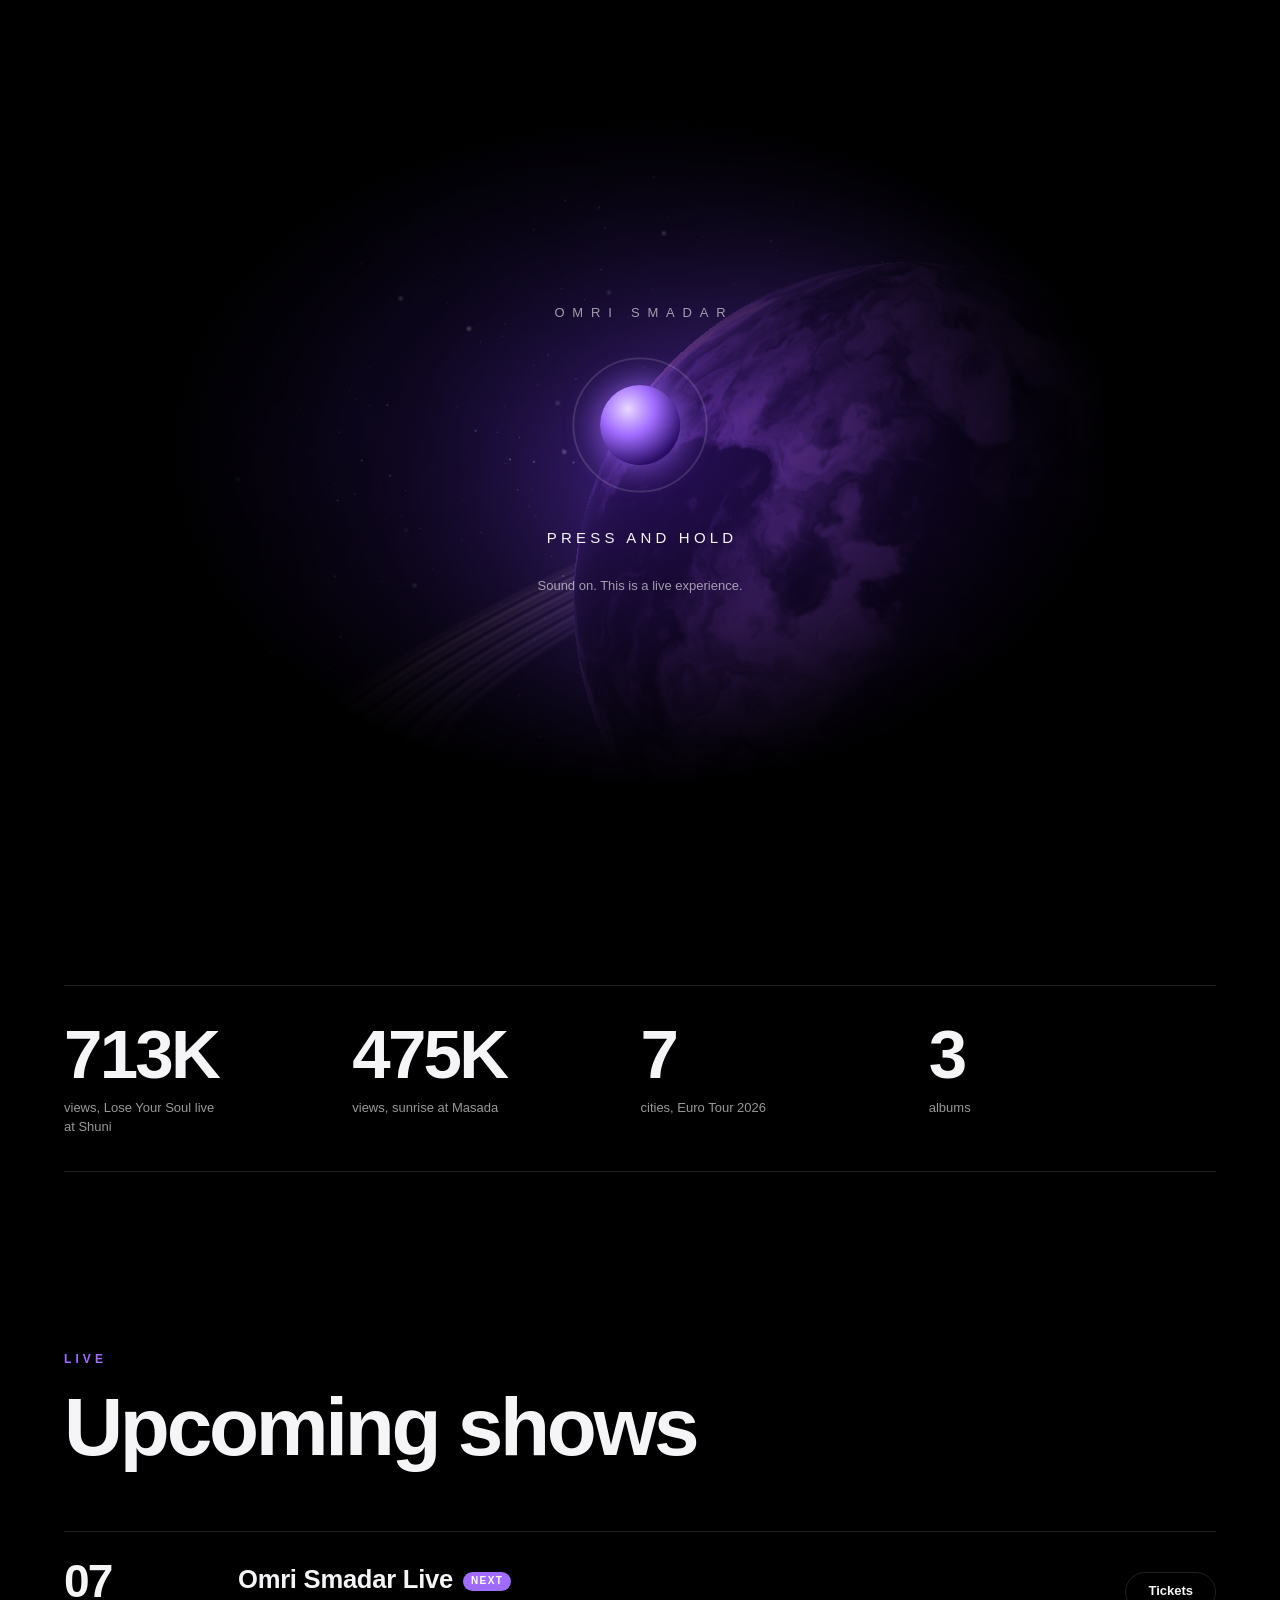
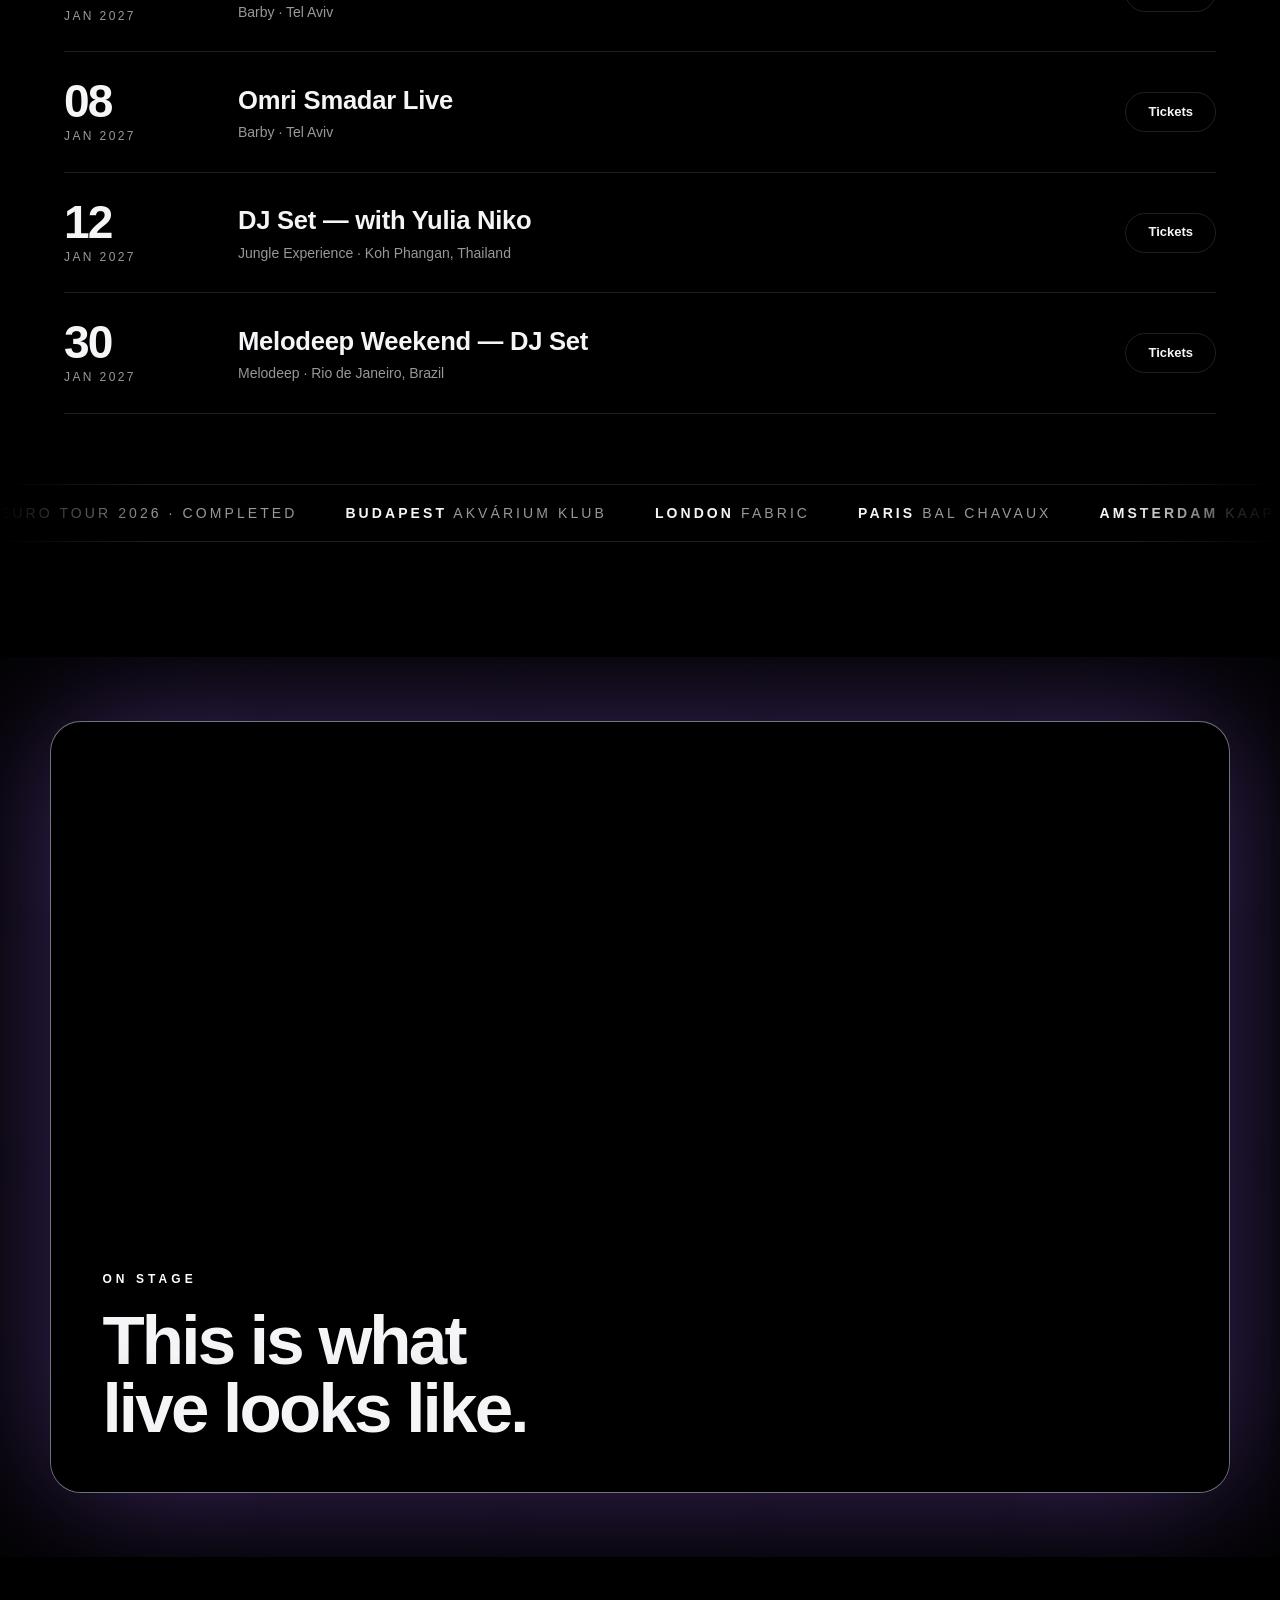
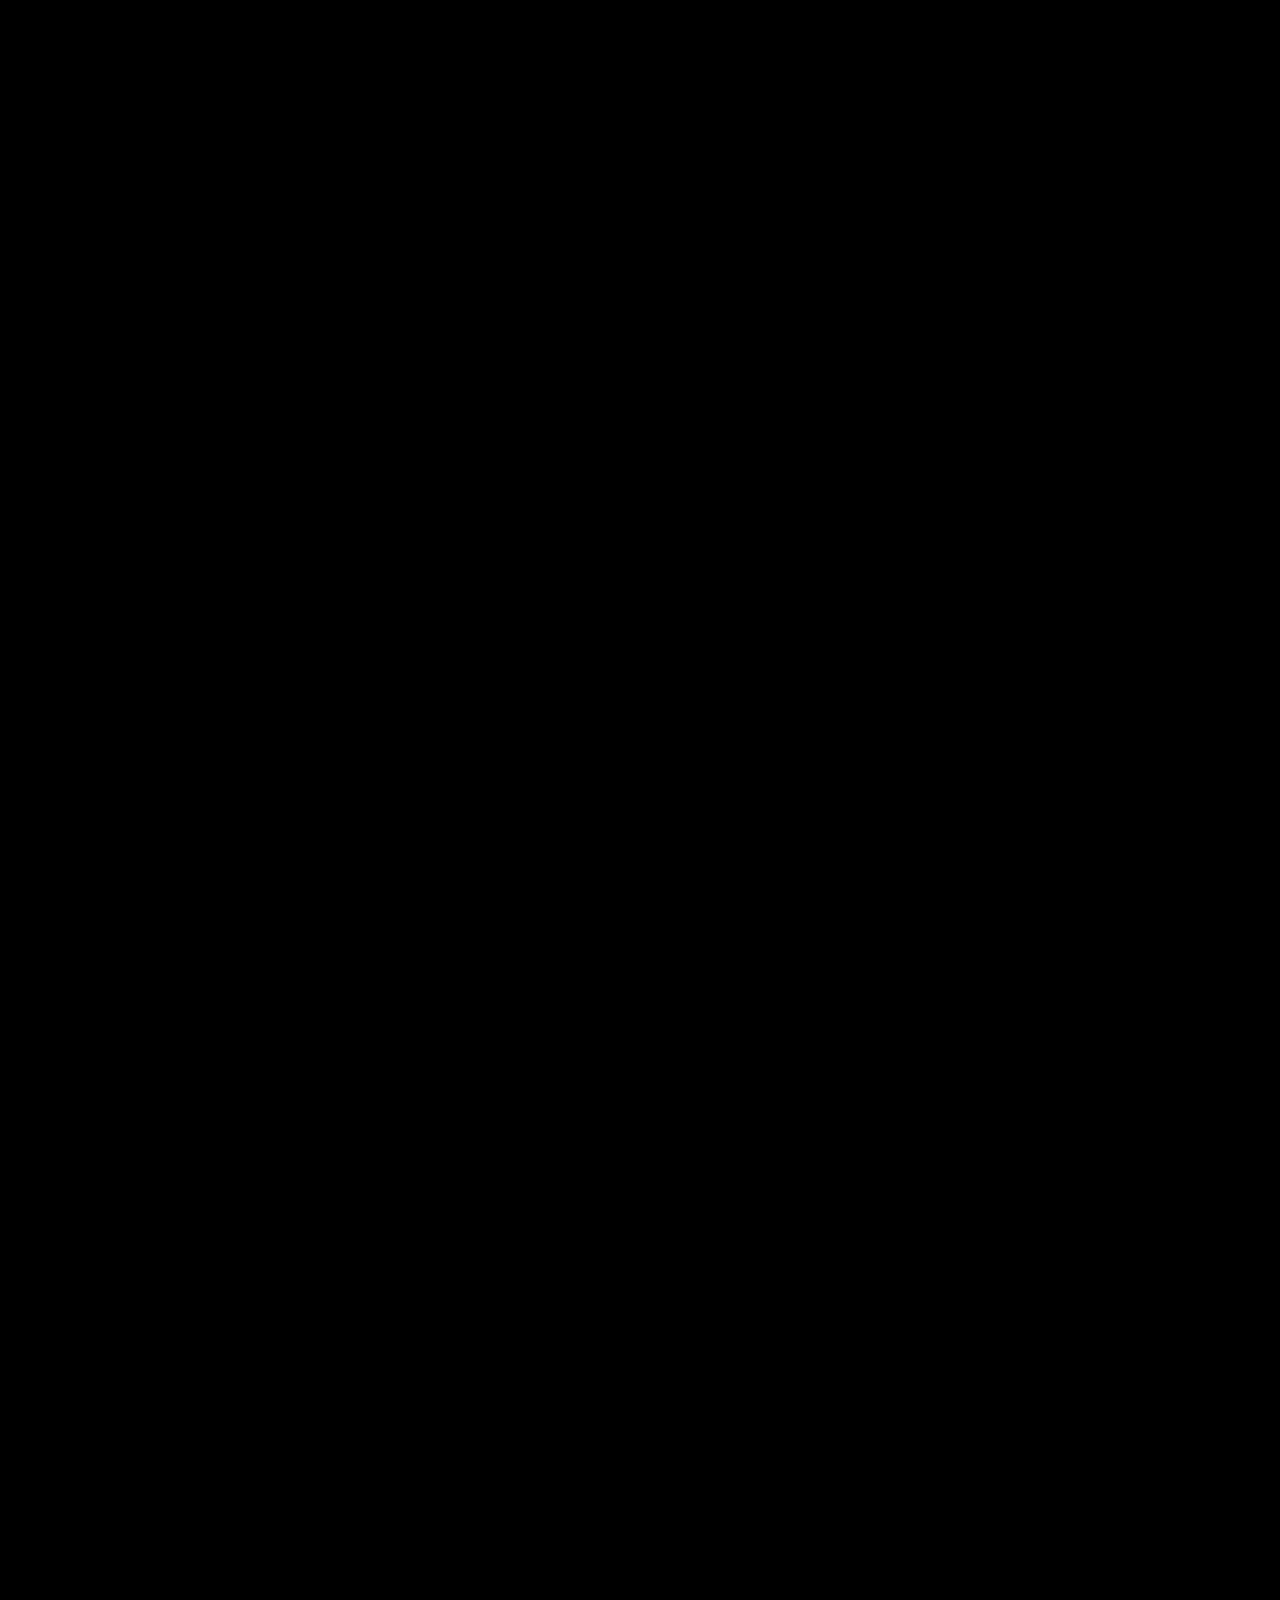
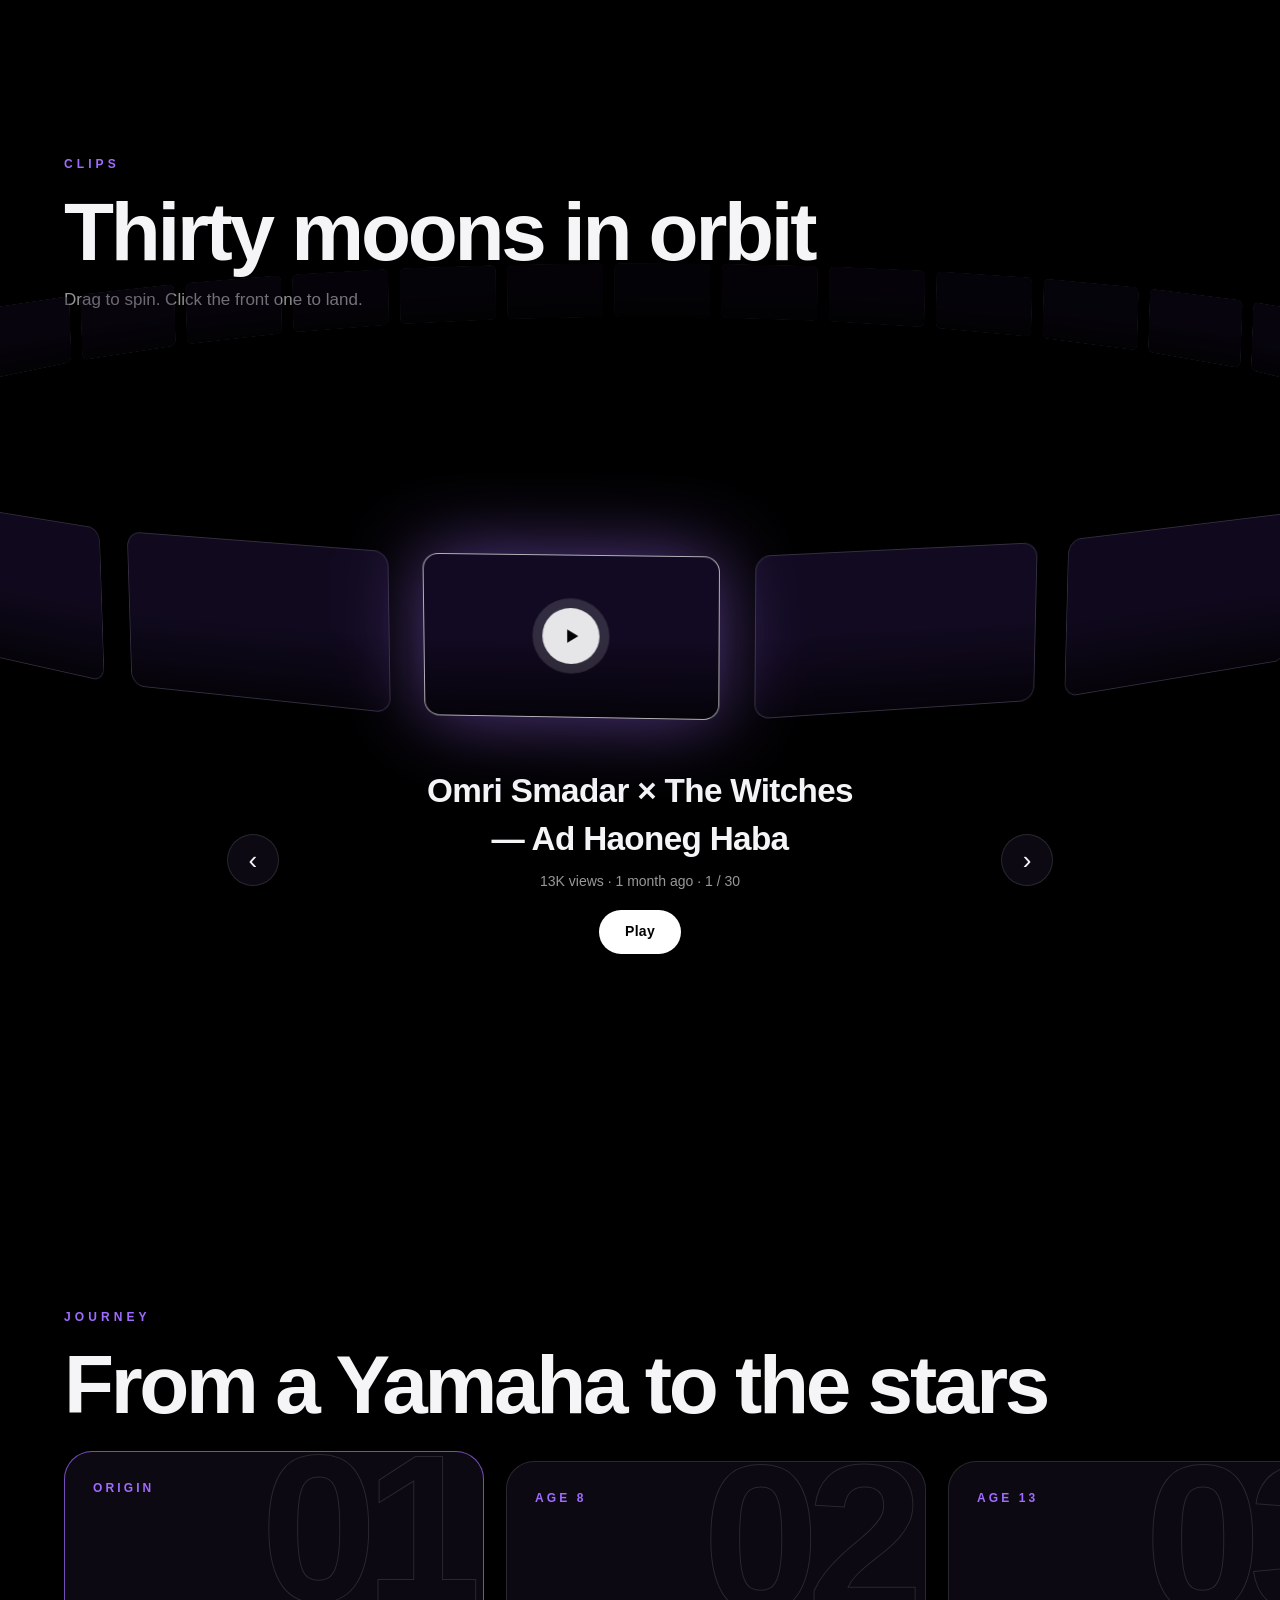
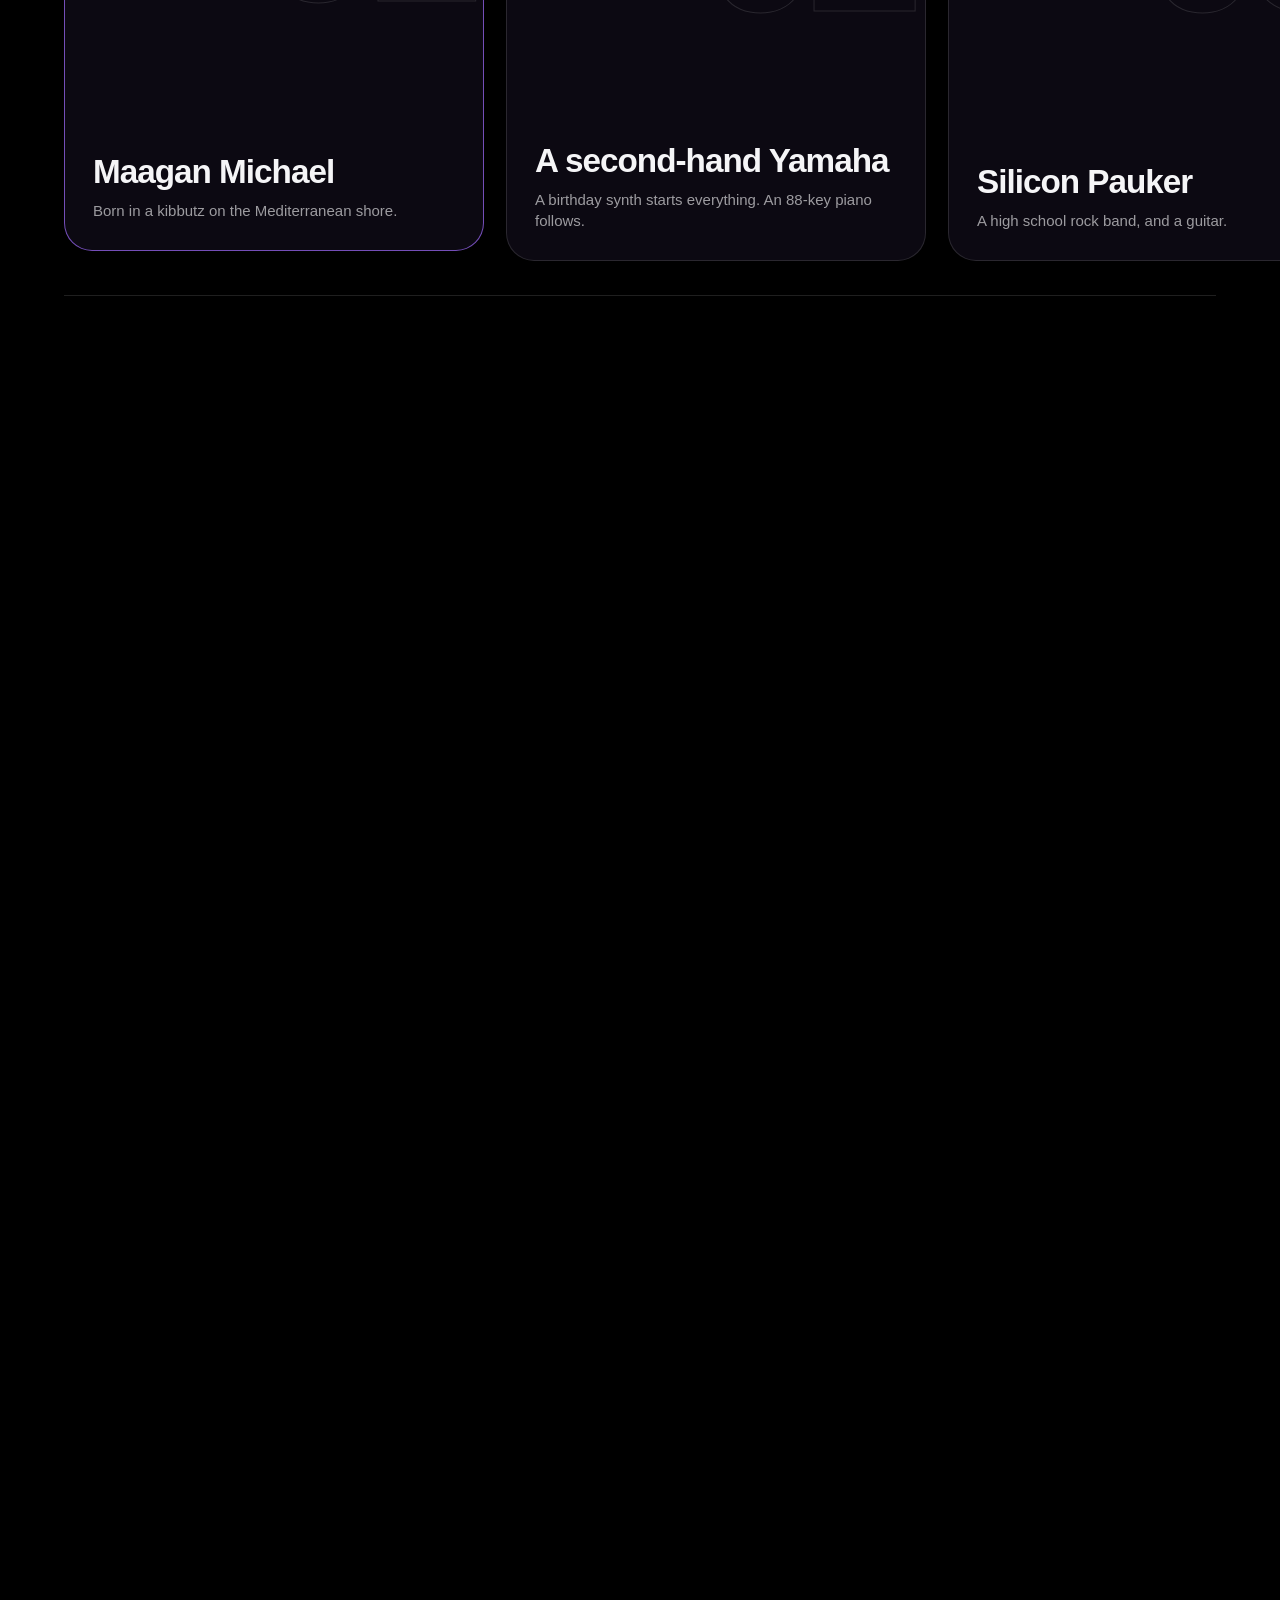
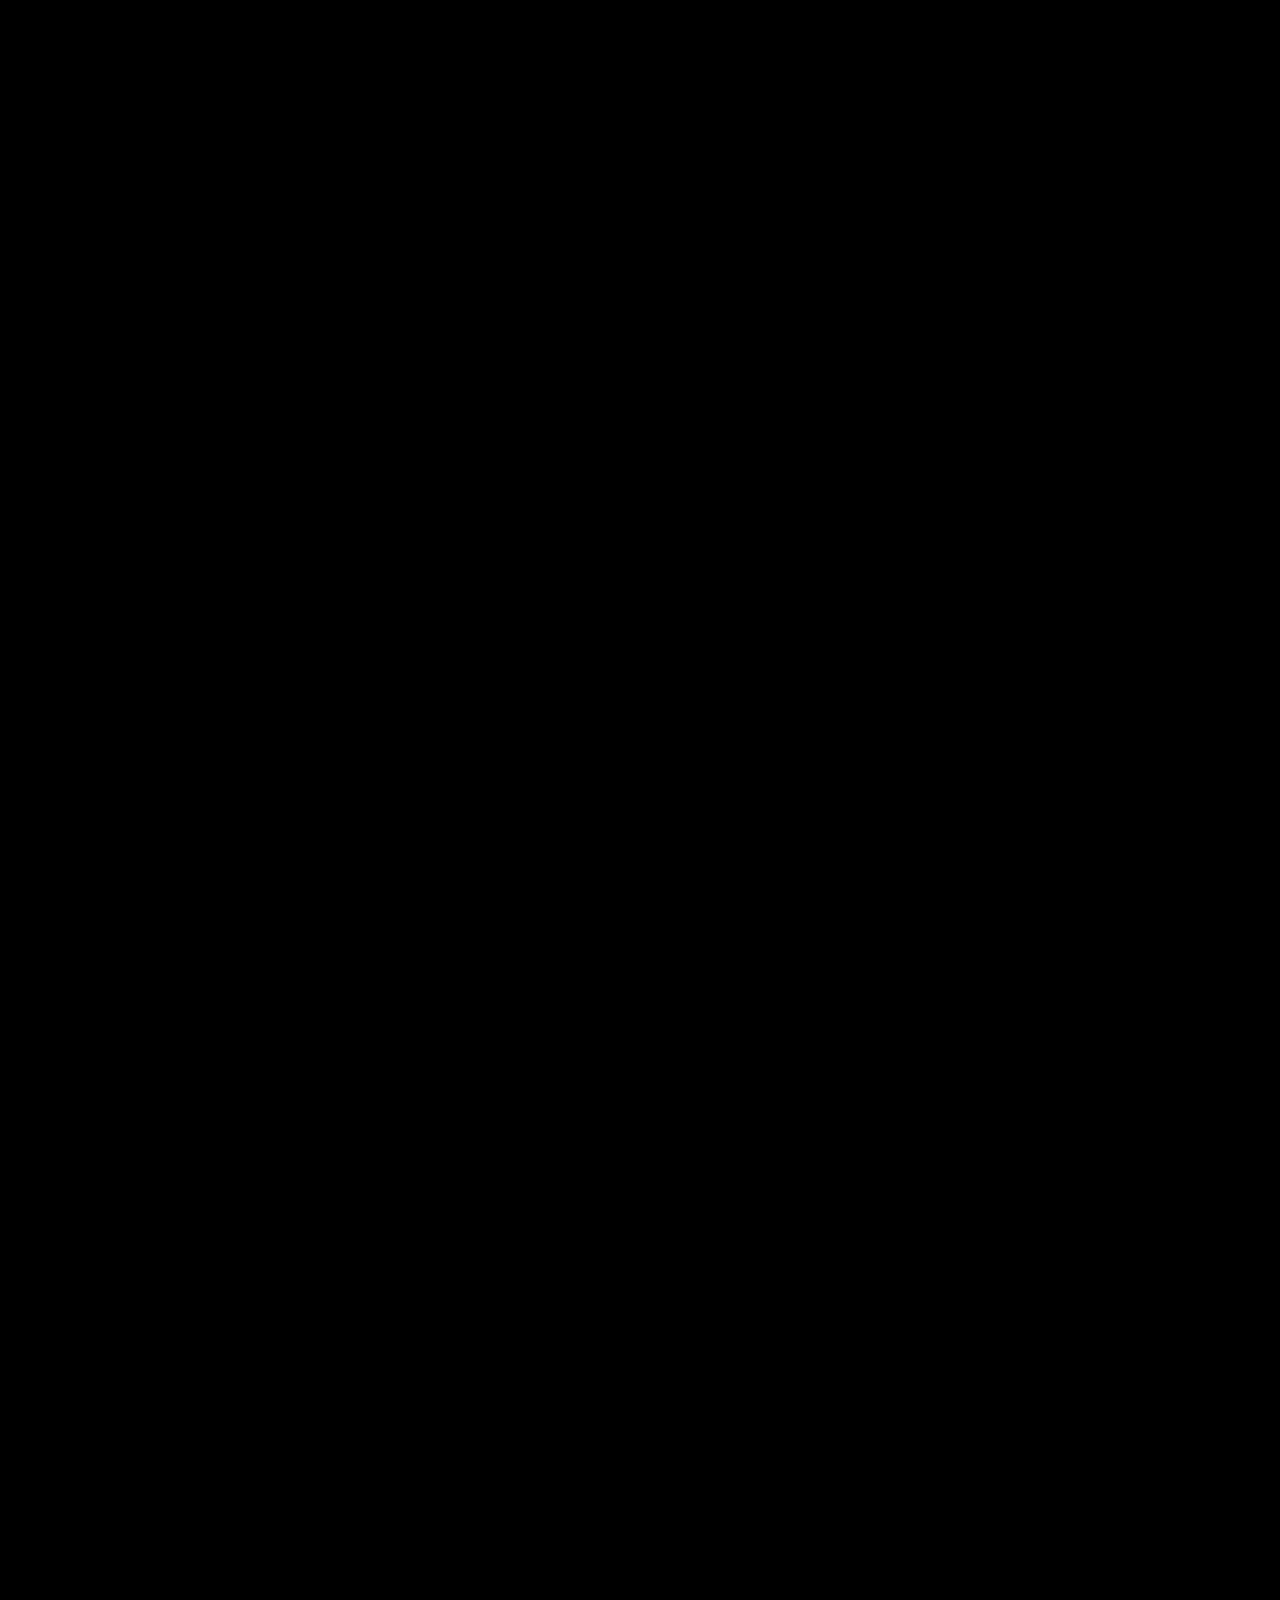
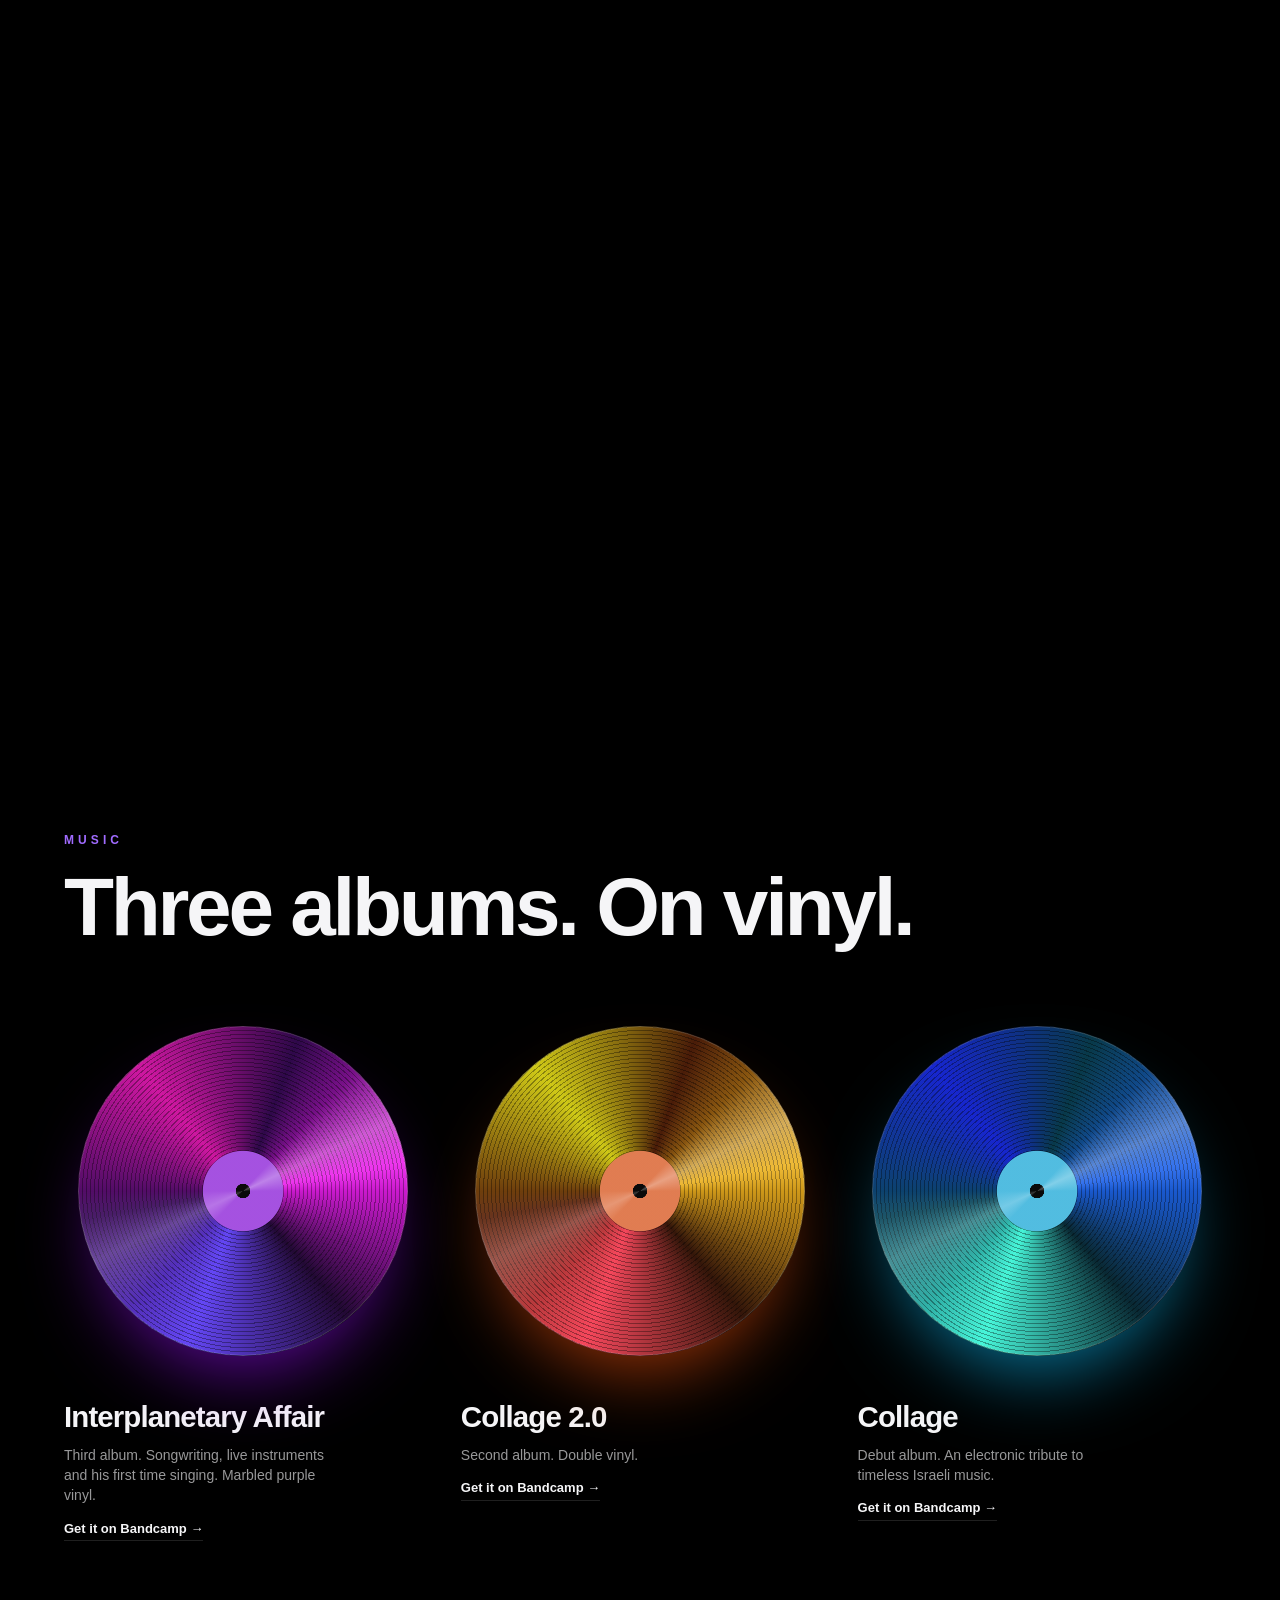
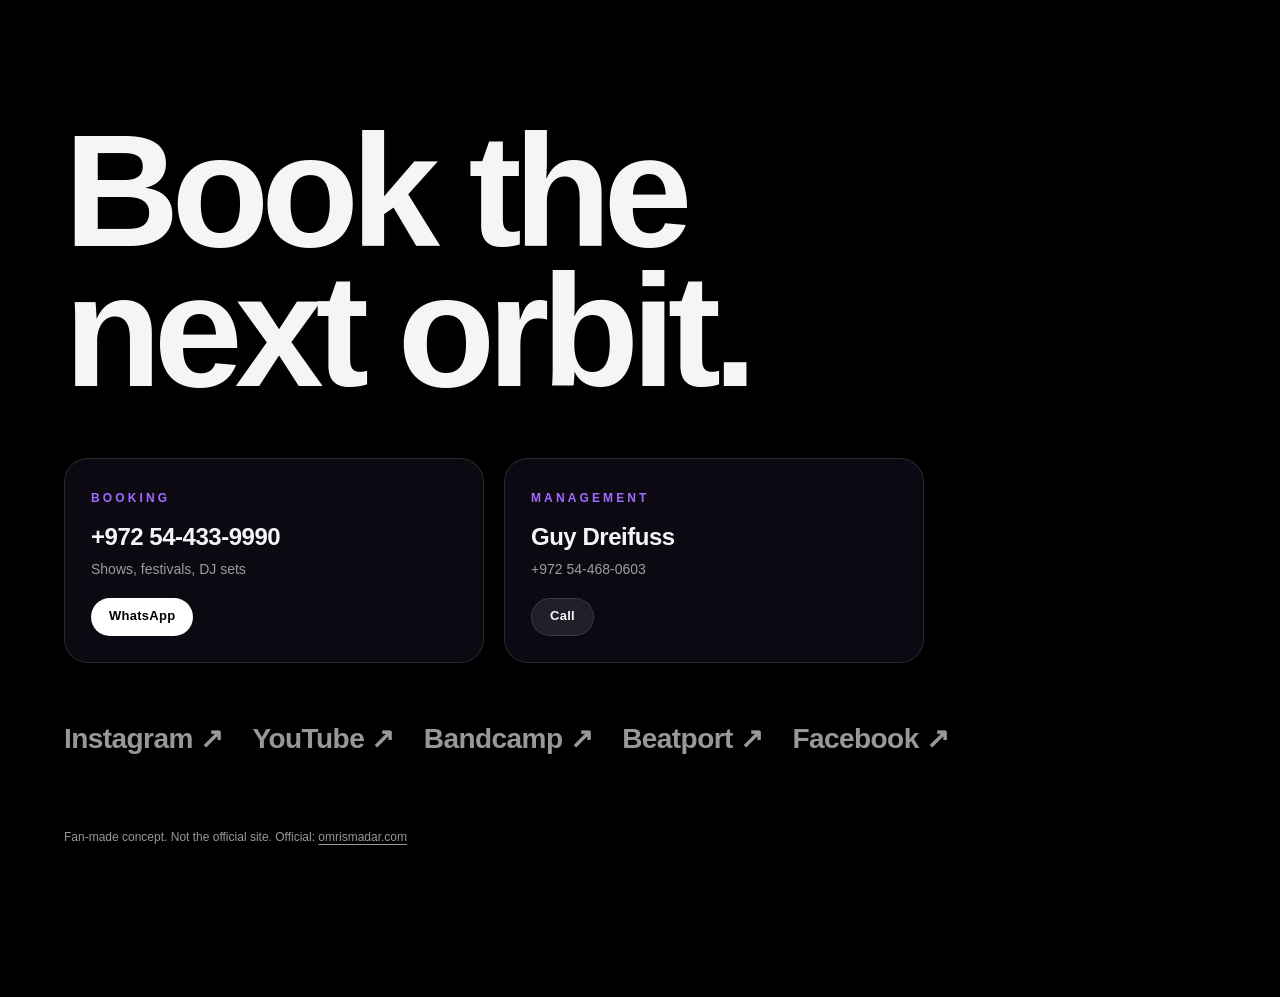
==== commit a219404c: "Mixer FX section: 13 effects on a selector (filter, phaser, wah, riser, roll, gater, brake, spinback" ====
--- a/index.html
+++ b/index.html
@@ -84,8 +84,12 @@
             <div class="mx-meter" id="mxMeter" aria-hidden="true"><i></i><i></i><i></i><i></i><i></i><i></i><i></i><i></i><i></i><i></i><i></i><i></i></div>
           </div>
           <div class="mx-fx">
-            <button id="mxFx" aria-pressed="false">Flanger</button>
-            <div class="mx-k"><div class="knob mk small" data-m="fx" role="slider" tabindex="0" aria-label="Flanger depth" aria-valuemin="0" aria-valuemax="100"><i></i></div><label>DEPTH</label></div>
+            <div class="mx-sel"><button id="mxPrev" aria-label="Previous effect">‹</button><span id="mxName">Flanger</span><button id="mxNext" aria-label="Next effect">›</button></div>
+            <div class="mx-opts" id="mxOpts" role="group" aria-label="Effect option"><button></button><button></button><button></button><button></button></div>
+            <div class="mx-go">
+              <button id="mxFx" aria-pressed="false">Off</button>
+              <div class="mx-k"><div class="knob mk small" data-m="fx" role="slider" tabindex="0" aria-label="Effect depth" aria-valuemin="0" aria-valuemax="100"><i></i></div><label>DEPTH</label></div>
+            </div>
           </div>
           <input type="range" class="mx-vol" id="mxVol" min="0" max="100" value="85" aria-label="Master volume">
         </div>
--- a/styles.css
+++ b/styles.css
@@ -150,9 +150,18 @@
 .mx-meter i.on { background: #30d158; box-shadow: 0 0 .4em #30d158; }
 .mx-meter i.on:nth-child(n+9) { background: #ffd60a; box-shadow: 0 0 .4em #ffd60a; }
 .mx-meter i.on:nth-child(n+11) { background: #ff3b30; box-shadow: 0 0 .4em #ff3b30; }
-.mx-fx { display: flex; align-items: center; justify-content: space-between; gap: .4em; padding-top: .45em; border-top: 1px solid rgba(255, 255, 255, .09); }
-.mx-fx button { height: 3.4em; padding: 0 .7em; font-size: .5em; font-weight: 800; letter-spacing: .1em; text-transform: uppercase; border-radius: .5em; color: #9aa0a8; background: #1c1d20; box-shadow: inset 0 0 0 .12em #33353a; transition: color .2s, box-shadow .2s, background .2s; }
-.mx-fx button.on { color: #1a0d00; background: #ff9f0a; box-shadow: 0 0 1.6em rgba(255, 159, 10, .8); animation: fxblink 1s steps(2) infinite; }
+.mx-fx { display: flex; flex-direction: column; gap: .4em; padding-top: .45em; border-top: 1px solid rgba(255, 255, 255, .09); }
+.mx-sel { display: flex; align-items: center; gap: .2em; }
+.mx-sel button { width: 1.3em; height: 1.5em; flex: none; border-radius: .3em; font-size: 1em; line-height: 1; color: #c9ccd2; background: #1c1d20; box-shadow: inset 0 0 0 .07em #33353a; }
+.mx-sel button:hover { background: #2c2e33; }
+.mx-sel span { flex: 1; min-width: 0; text-align: center; font: 700 .58em ui-monospace, "SF Mono", Menlo, monospace; letter-spacing: .04em; text-transform: uppercase; color: #ffae1a; text-shadow: 0 0 .6em rgba(255, 150, 0, .7); white-space: nowrap; }
+.mx-opts { display: grid; grid-template-columns: repeat(4, 1fr); gap: .2em; }
+.mx-opts button { height: 2.6em; padding: 0; border-radius: .4em; font: 800 .42em ui-monospace, "SF Mono", Menlo, monospace; color: #9aa0a8; background: #1c1d20; box-shadow: inset 0 0 0 .14em #33353a; }
+.mx-opts button.on { color: #1a0d00; background: #ffae1a; box-shadow: 0 0 1em rgba(255, 159, 10, .6); }
+.mx-opts button:disabled { opacity: .35; }
+.mx-go { display: flex; align-items: center; justify-content: space-between; gap: .4em; }
+#mxFx { min-width: 5.4em; height: 3.4em; padding: 0 .7em; font-size: .5em; font-weight: 800; letter-spacing: .1em; text-transform: uppercase; border-radius: .5em; color: #9aa0a8; background: #1c1d20; box-shadow: inset 0 0 0 .12em #33353a; transition: color .2s, box-shadow .2s, background .2s; }
+#mxFx.on { color: #1a0d00; background: #ff9f0a; box-shadow: 0 0 1.6em rgba(255, 159, 10, .8); animation: fxblink 1s steps(2) infinite; }
 @keyframes fxblink { 50% { filter: brightness(1.35); } }
 .mx-fx .mx-k { flex-direction: column; gap: .15em; }
 .mx-vol { -webkit-appearance: none; appearance: none; width: 100%; height: 1.2em; margin: 0; font-size: inherit; background: none; cursor: grab; }
@@ -566,7 +575,8 @@
   .mx-lcd { width: 6.4em; flex: none; }
   .mx-eq { flex: none; } .mx-knobs { flex-direction: row; gap: .7em; } .mx-k { flex-direction: column; gap: .15em; }
   .mx-meter { display: none; }
-  .mx-fx { border-top: 0; padding-top: 0; gap: .6em; }
+  .mx-fx { border-top: 0; padding-top: 0; gap: .25em; width: 8.6em; flex: none; }
+  .mx-lcd { width: 5.4em; } .mx-knobs { gap: .45em; }
   .mx-vol { flex: 1; min-width: 3em; }
   .td-ctl { flex-wrap: wrap; } .td-keys { order: 3; flex-basis: 100%; }
   .td-k { width: 4em; } .td-k.s { width: 2.9em; } .td-row.mo { padding-left: 2em; }
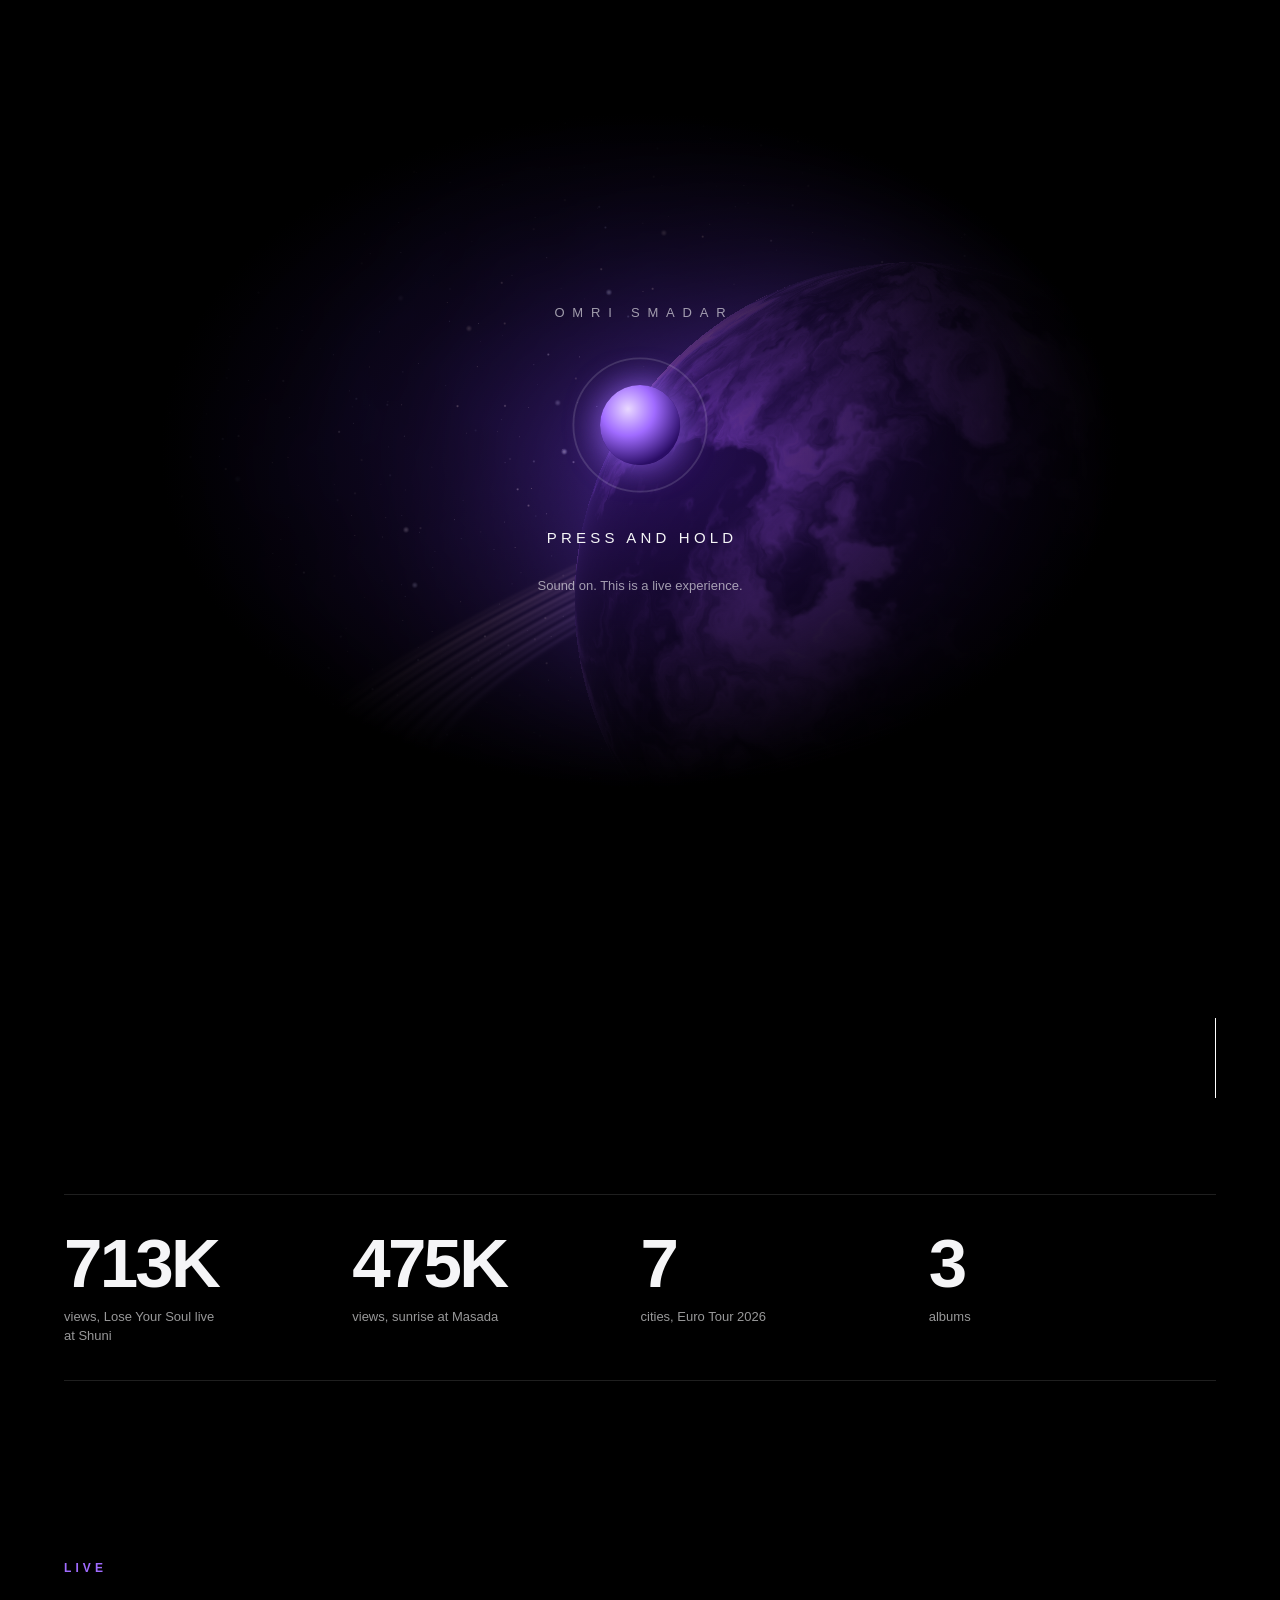
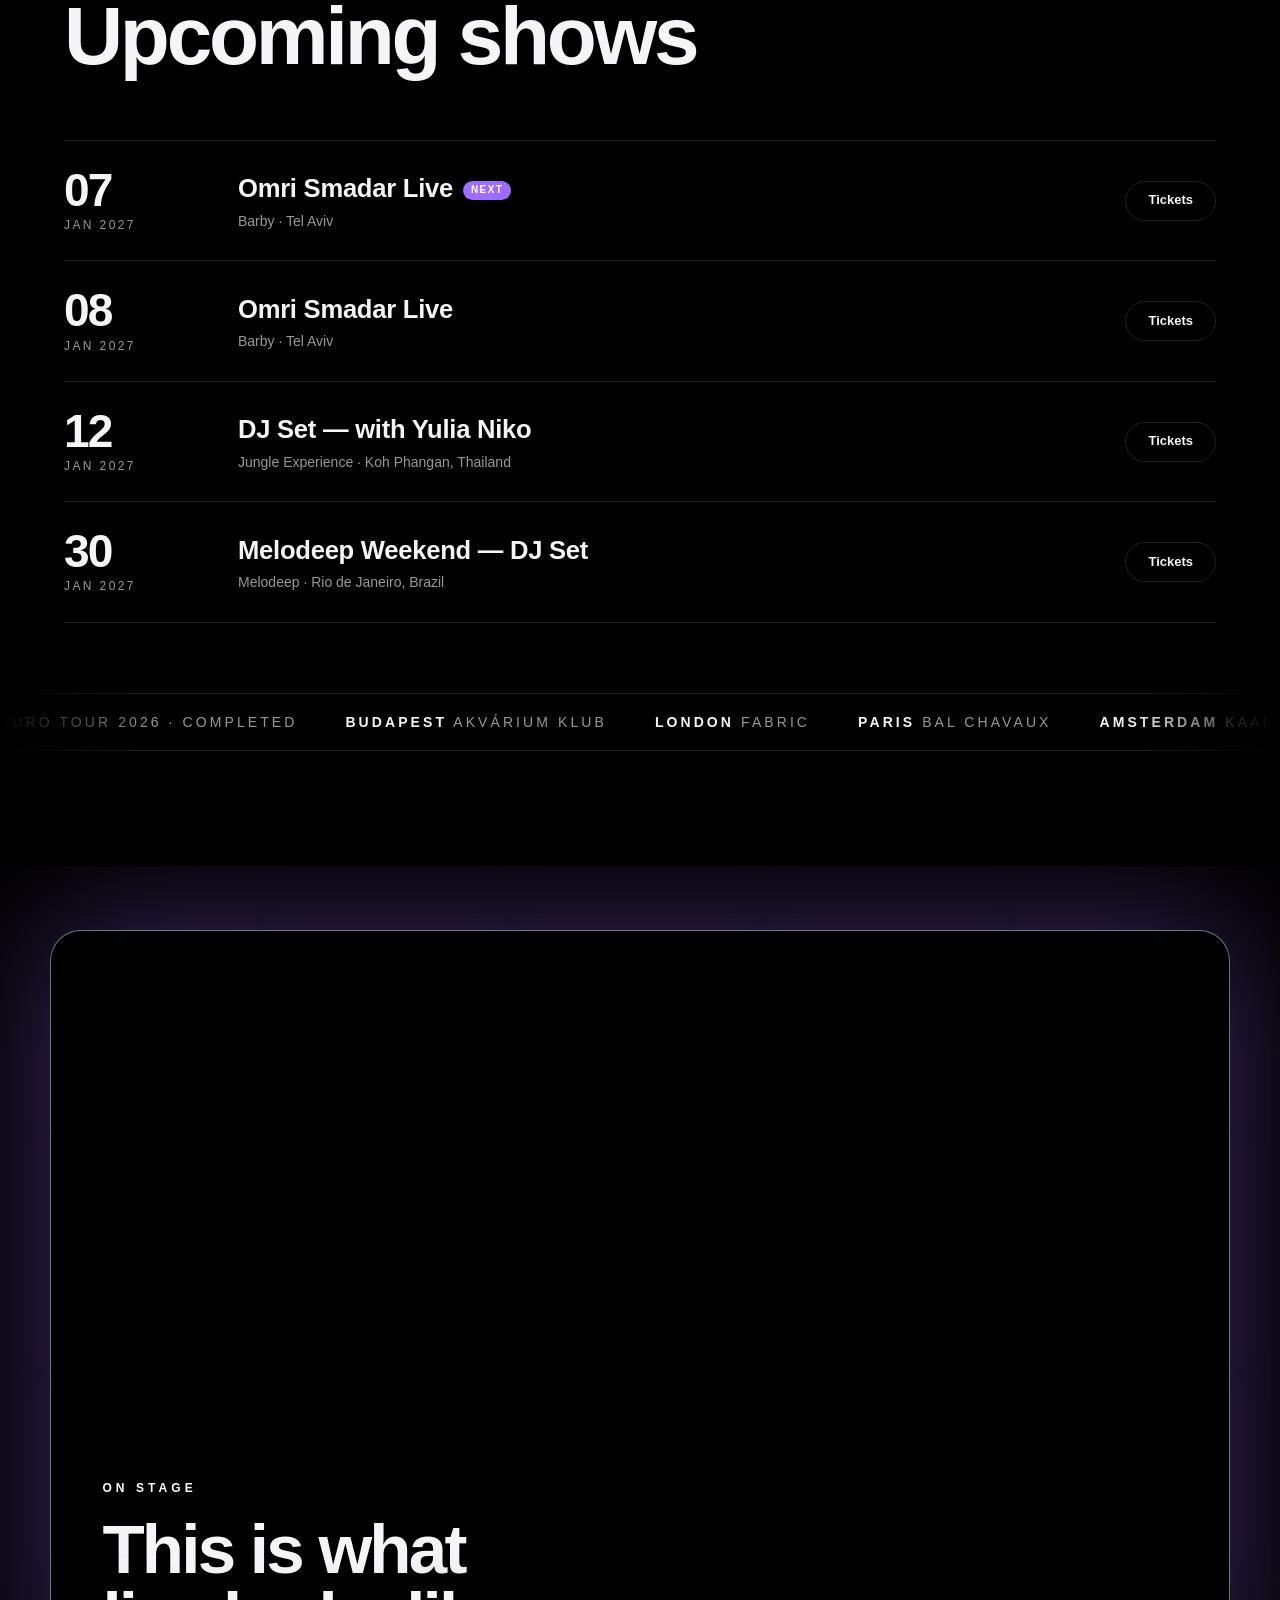
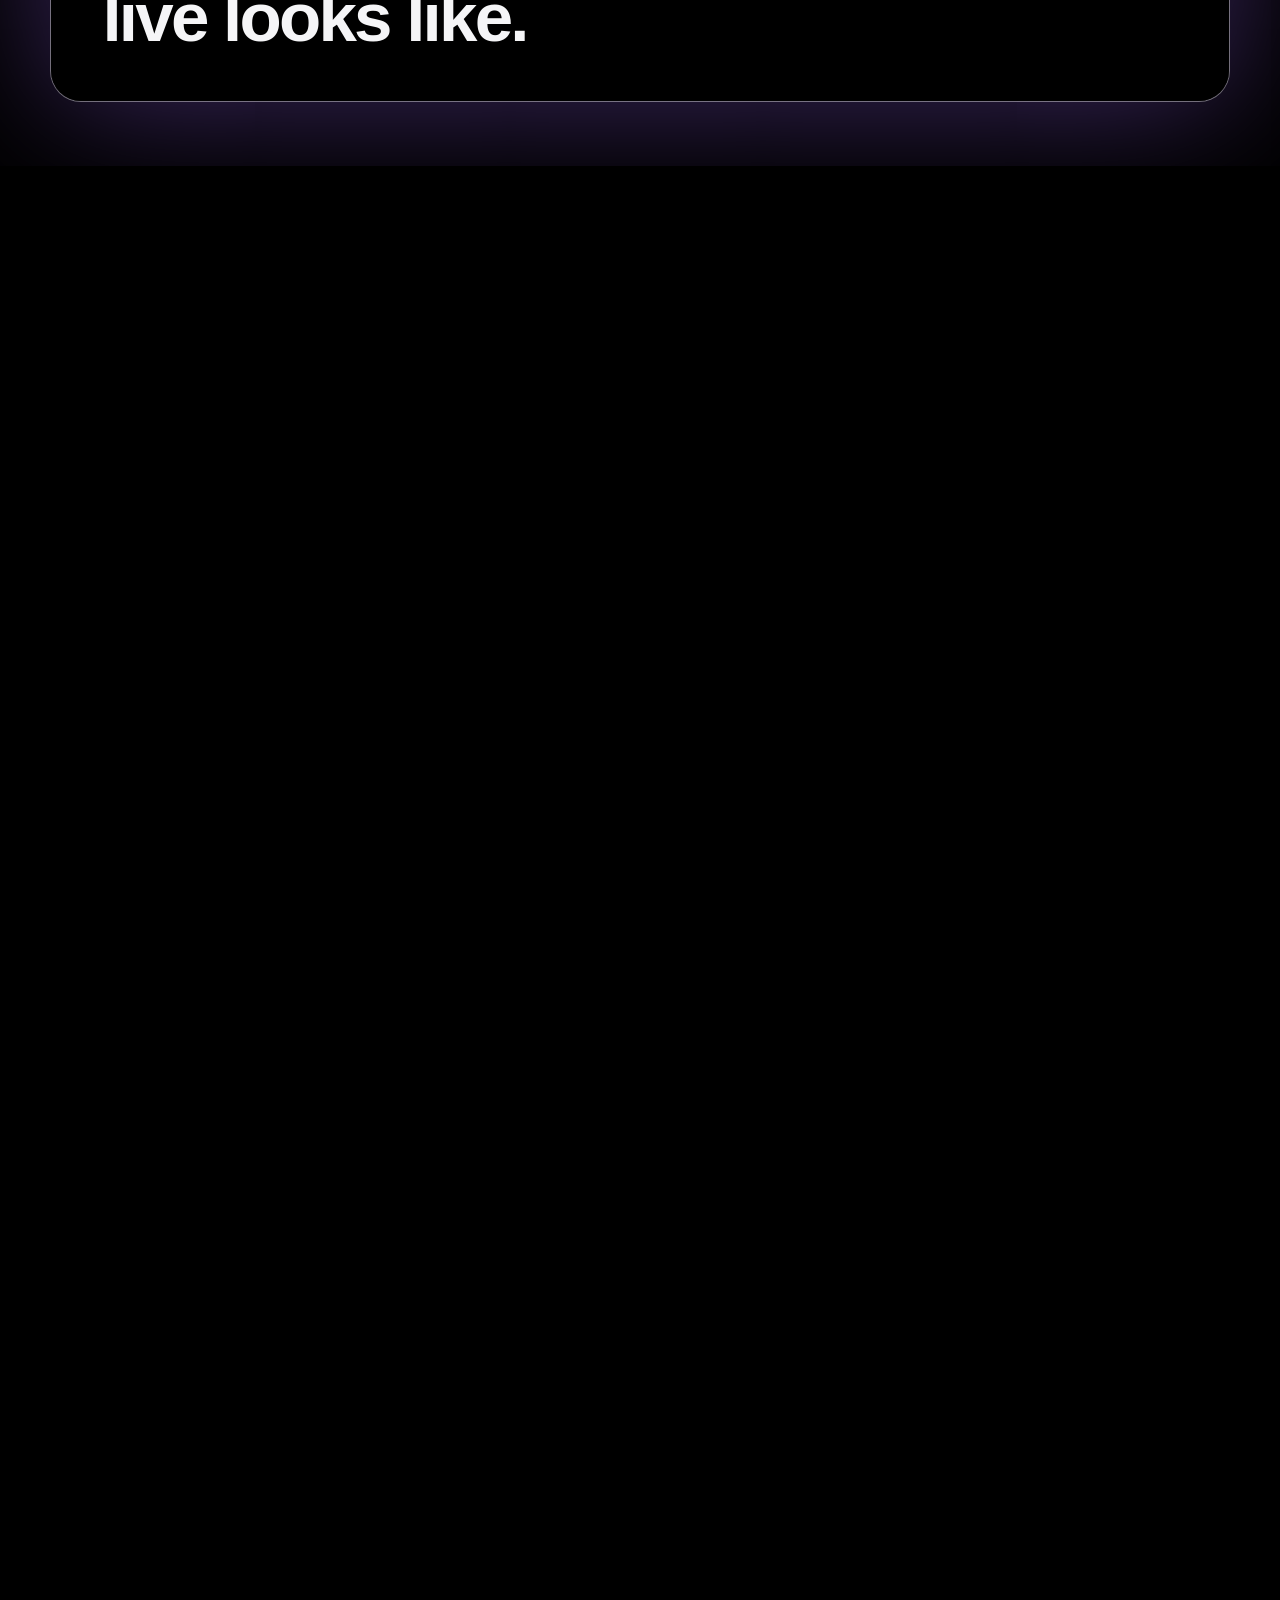
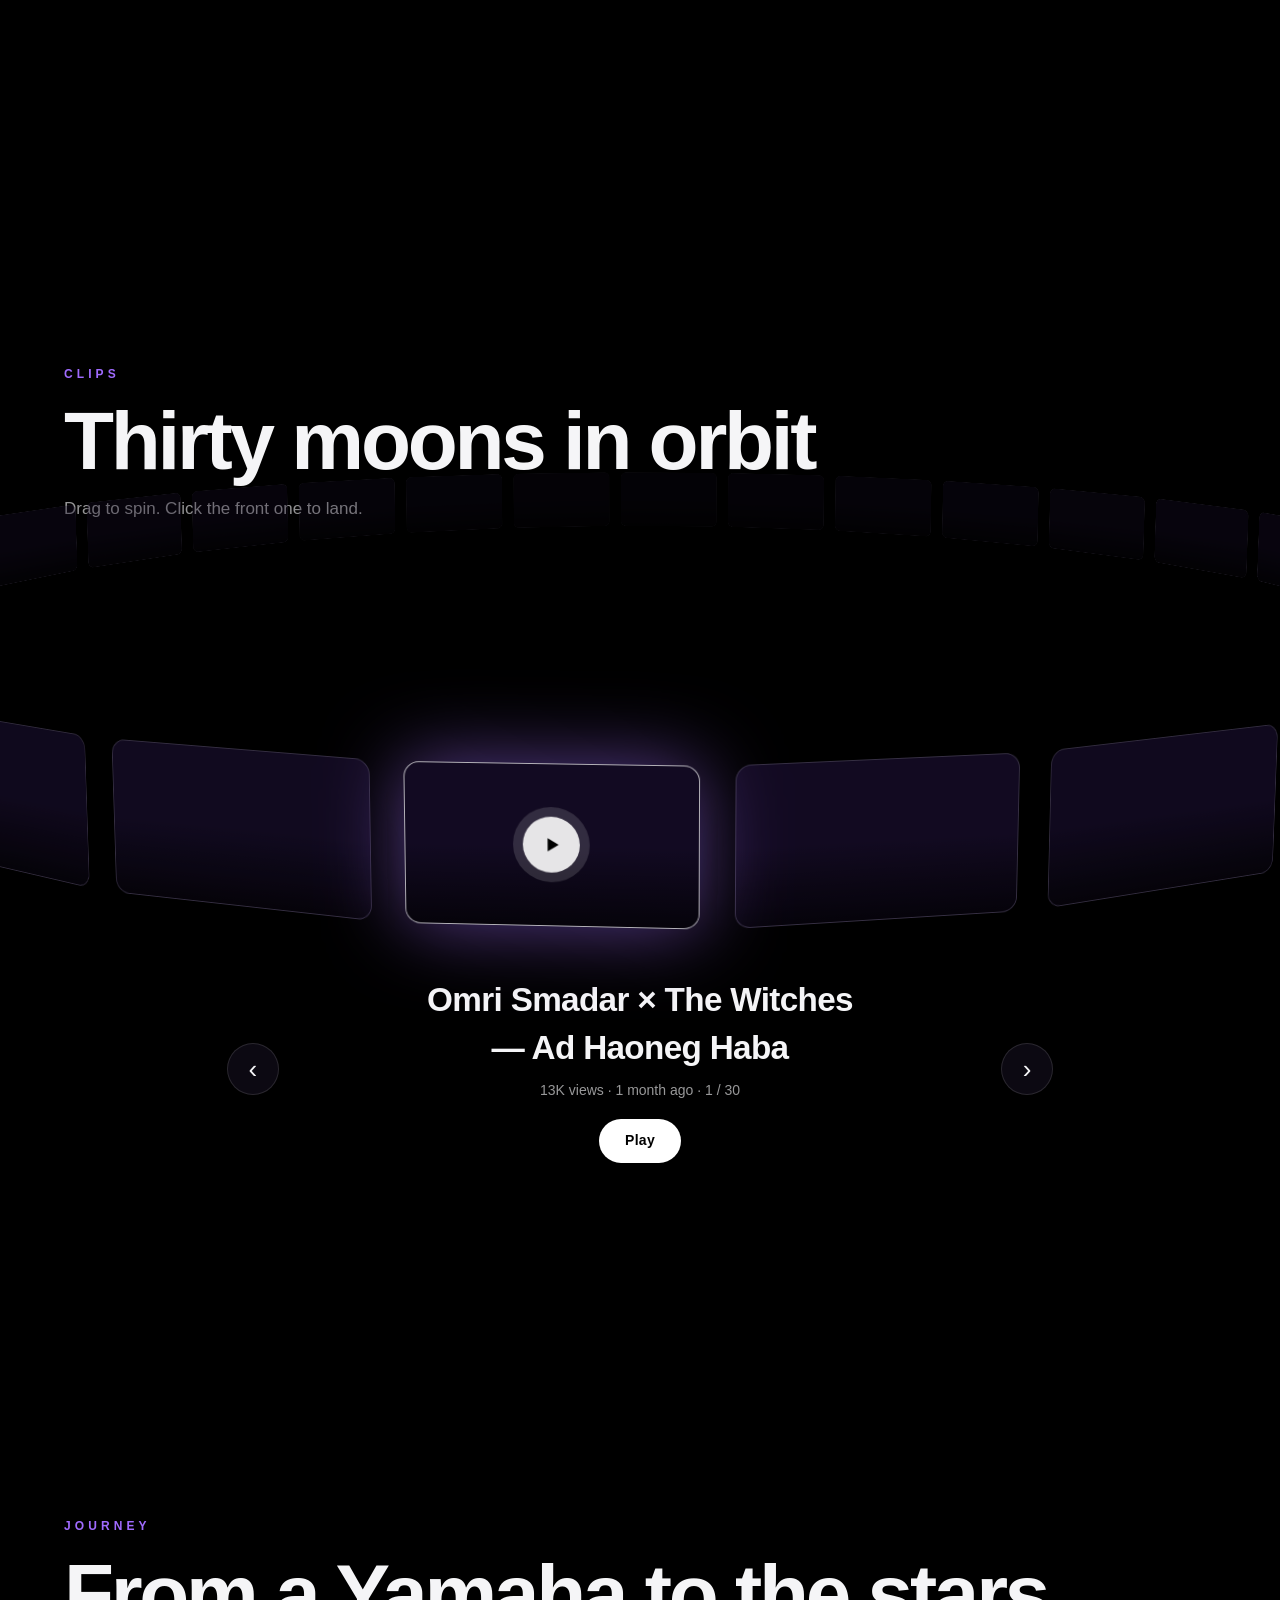
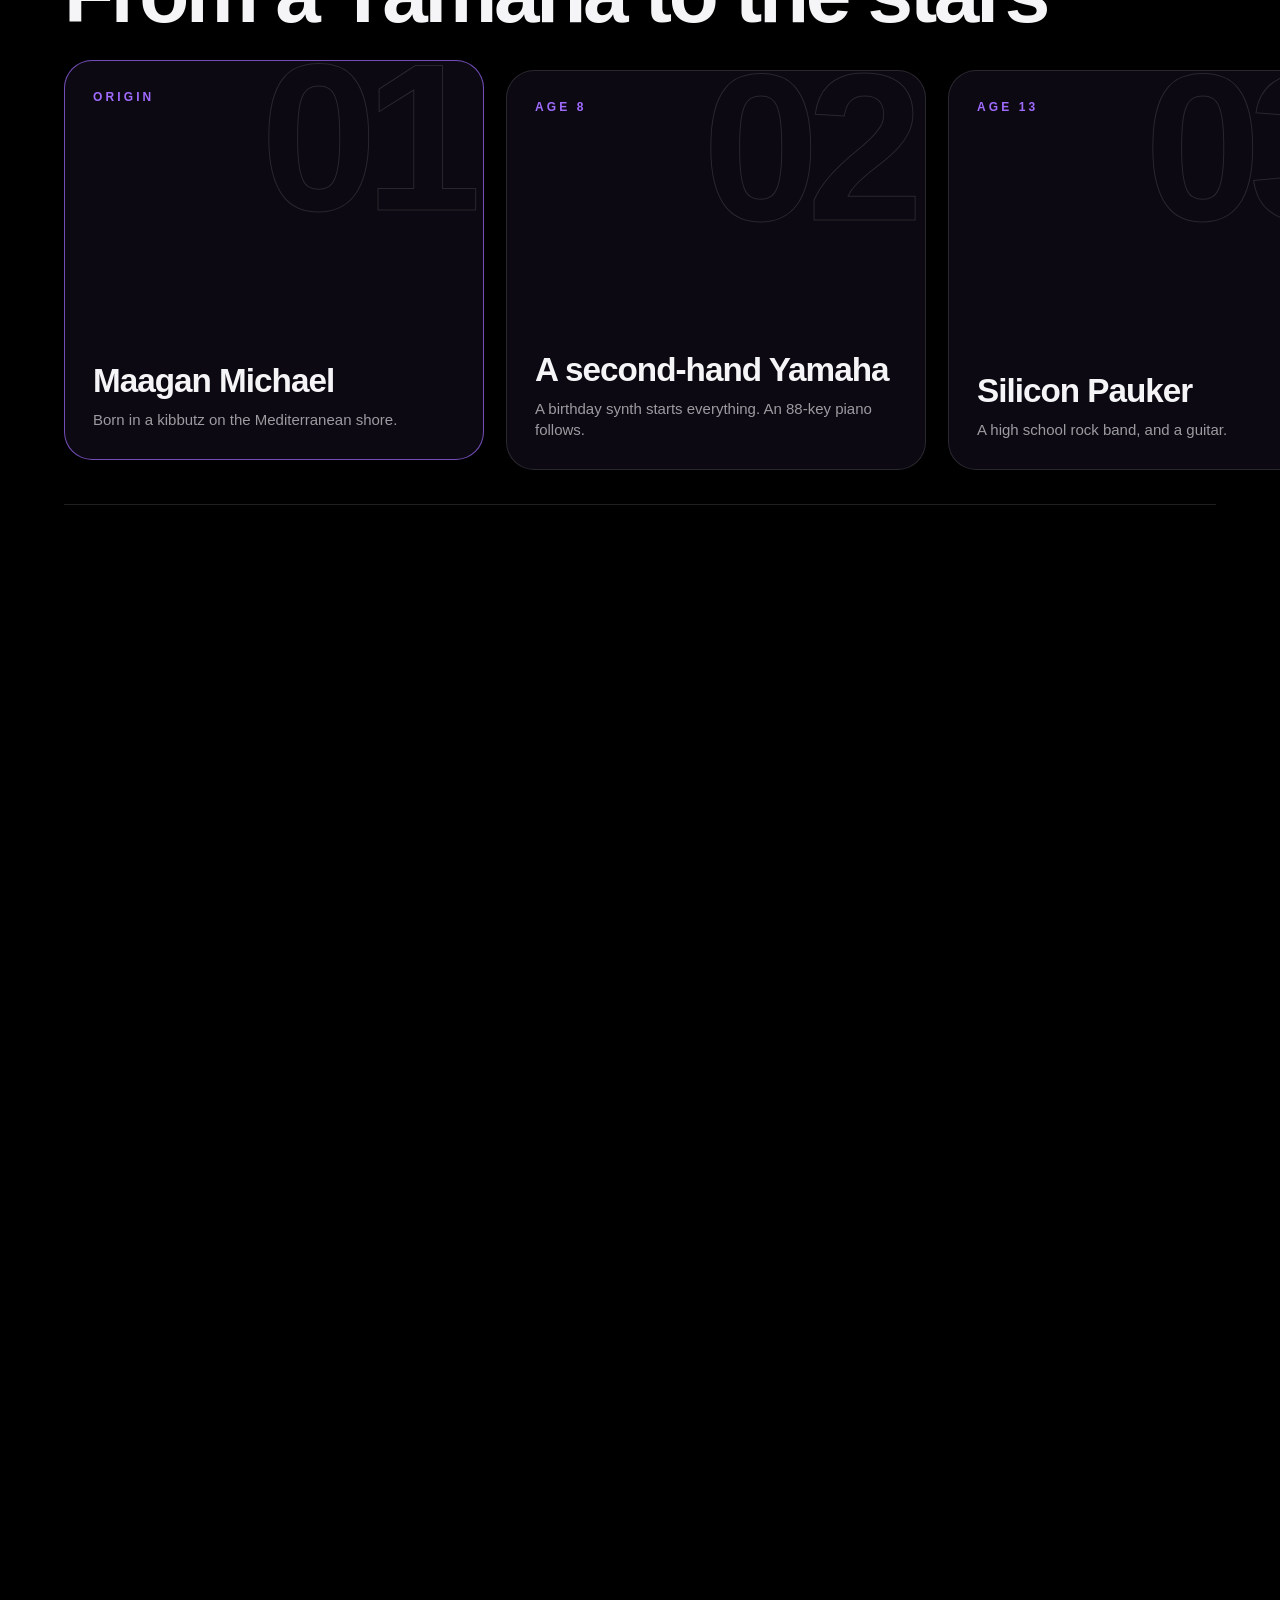
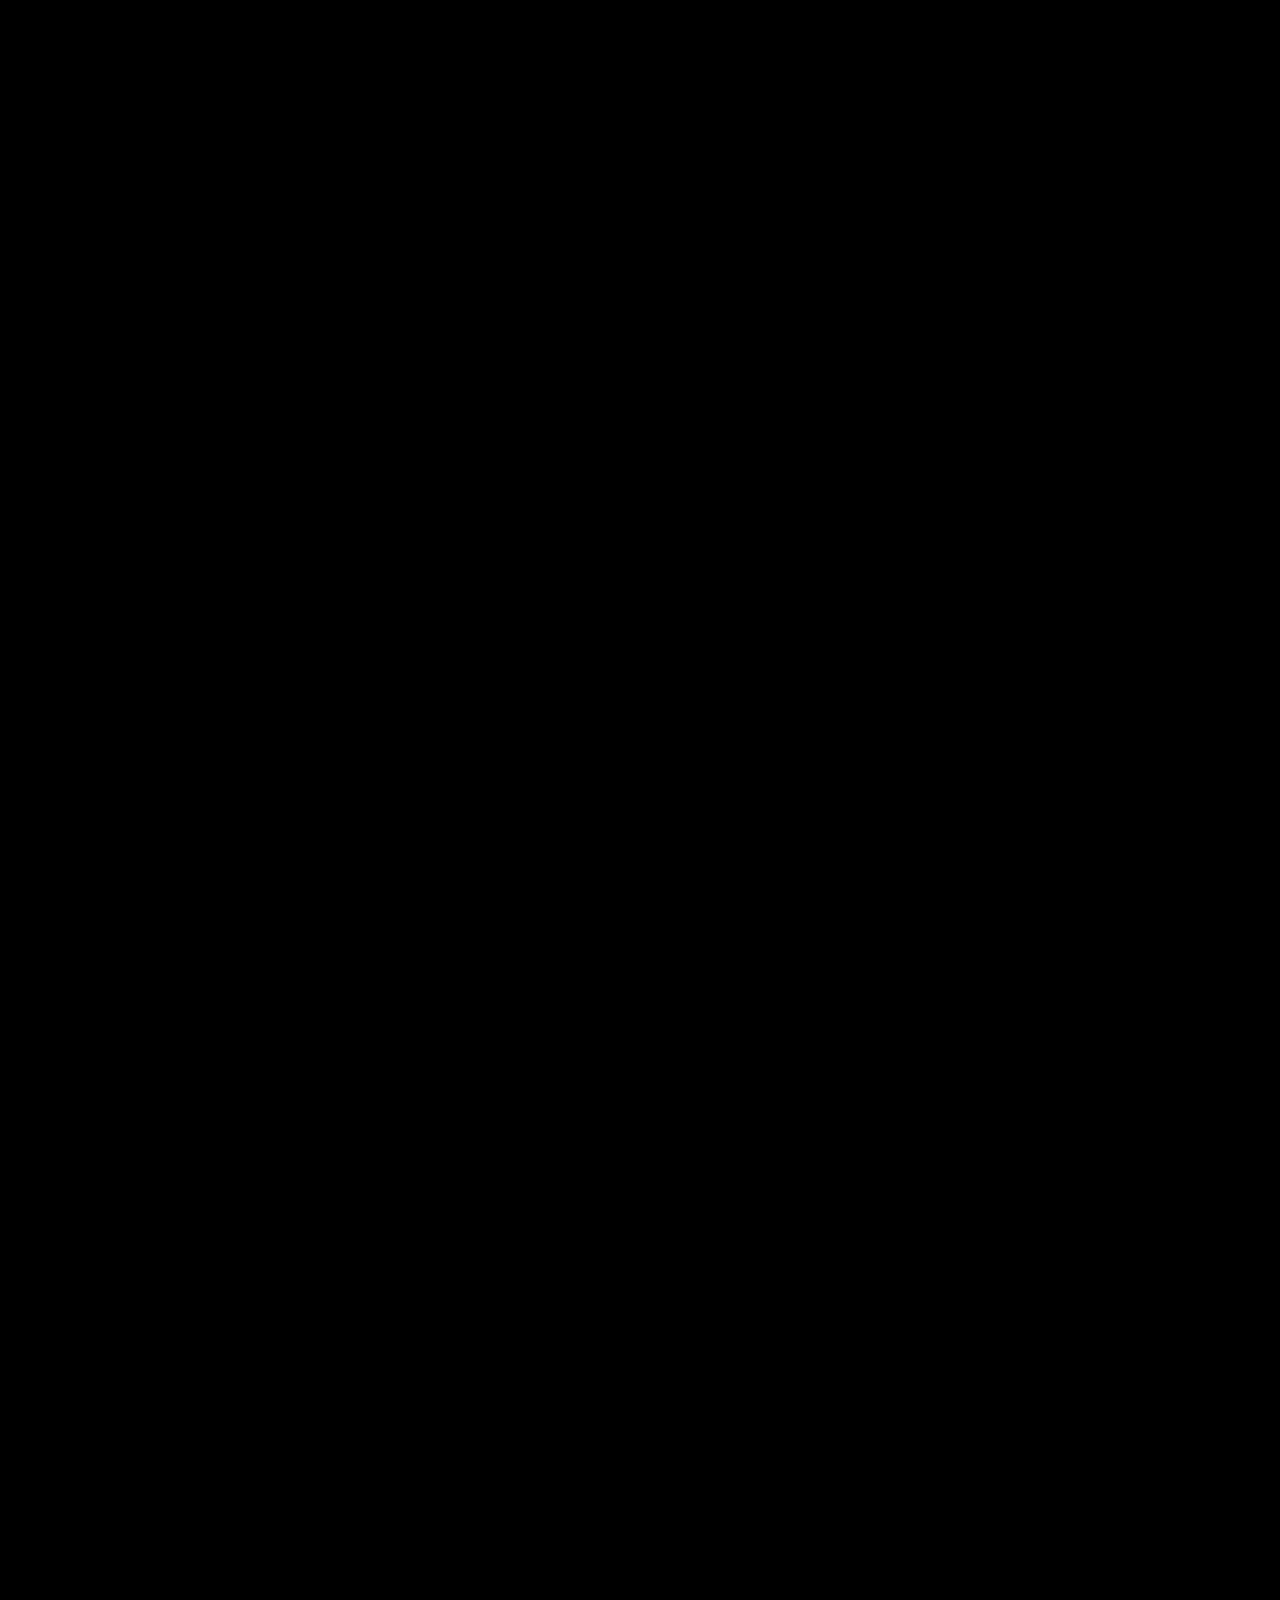
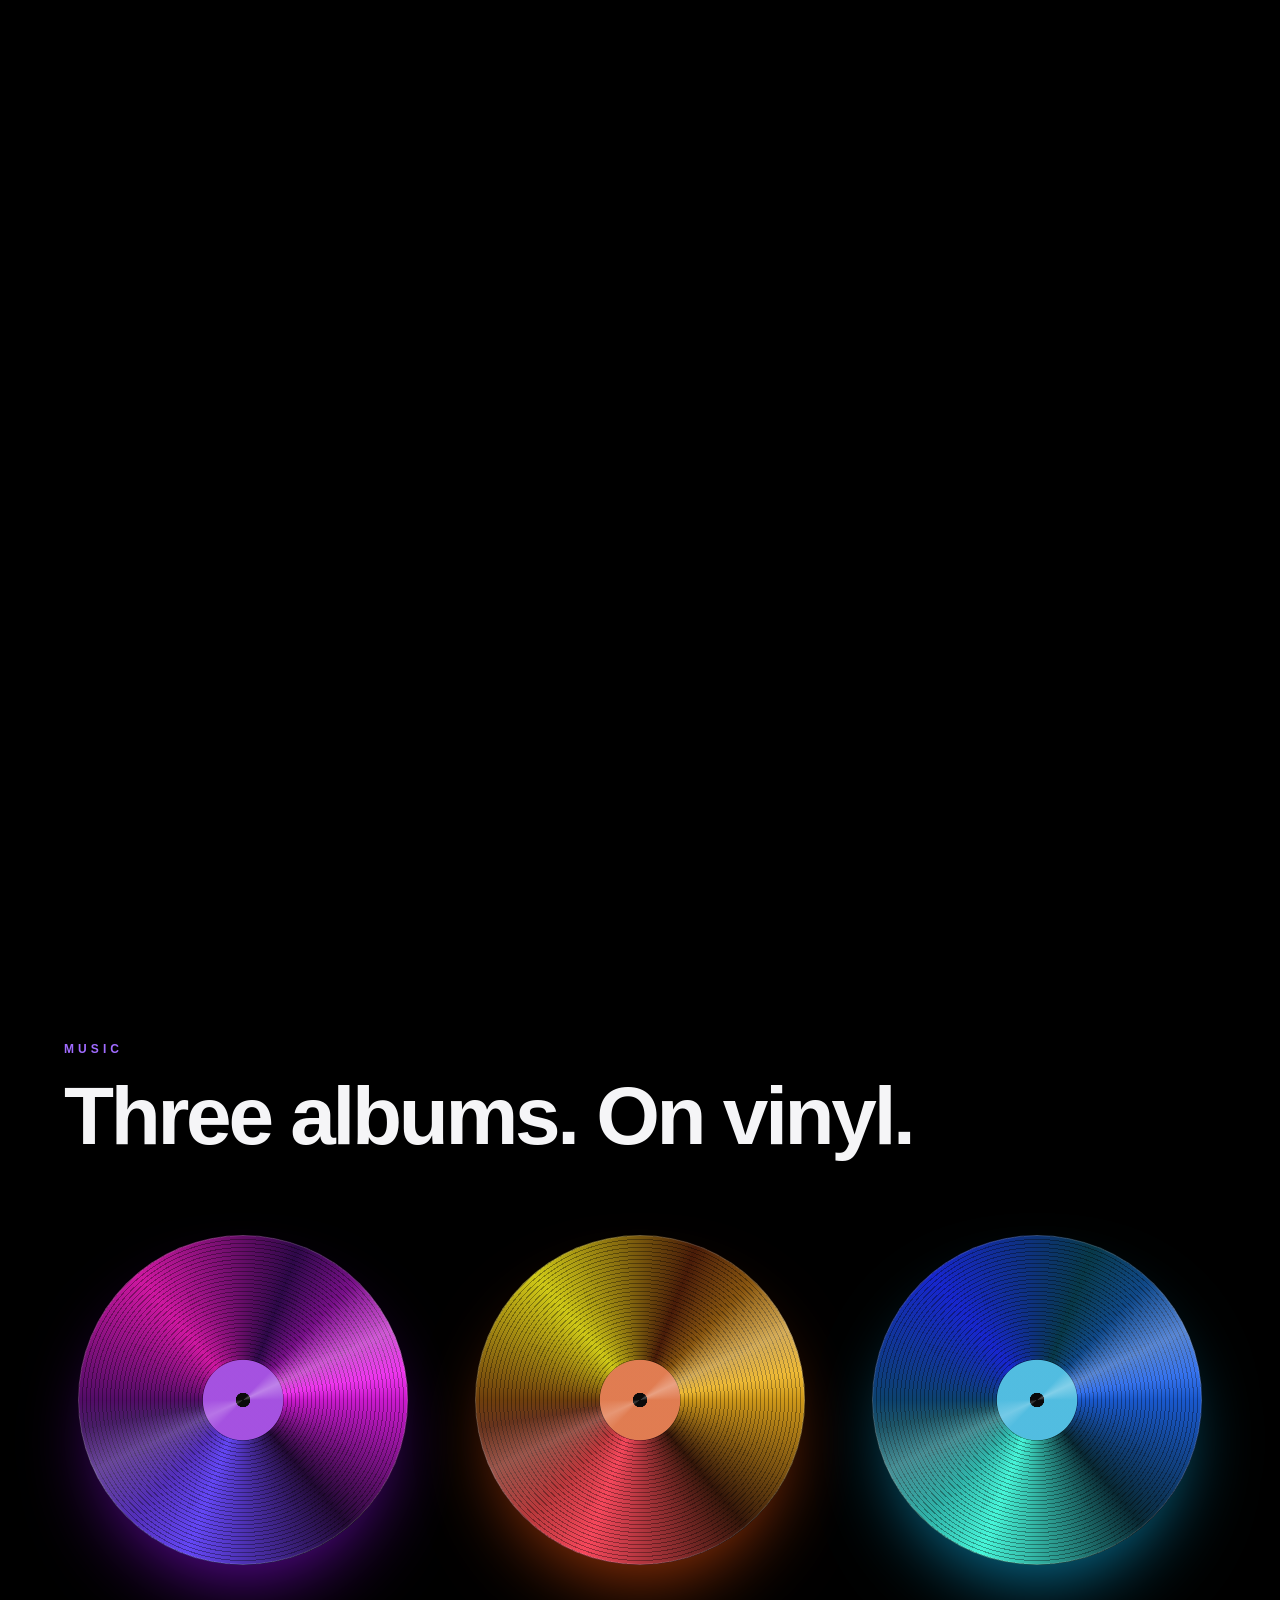
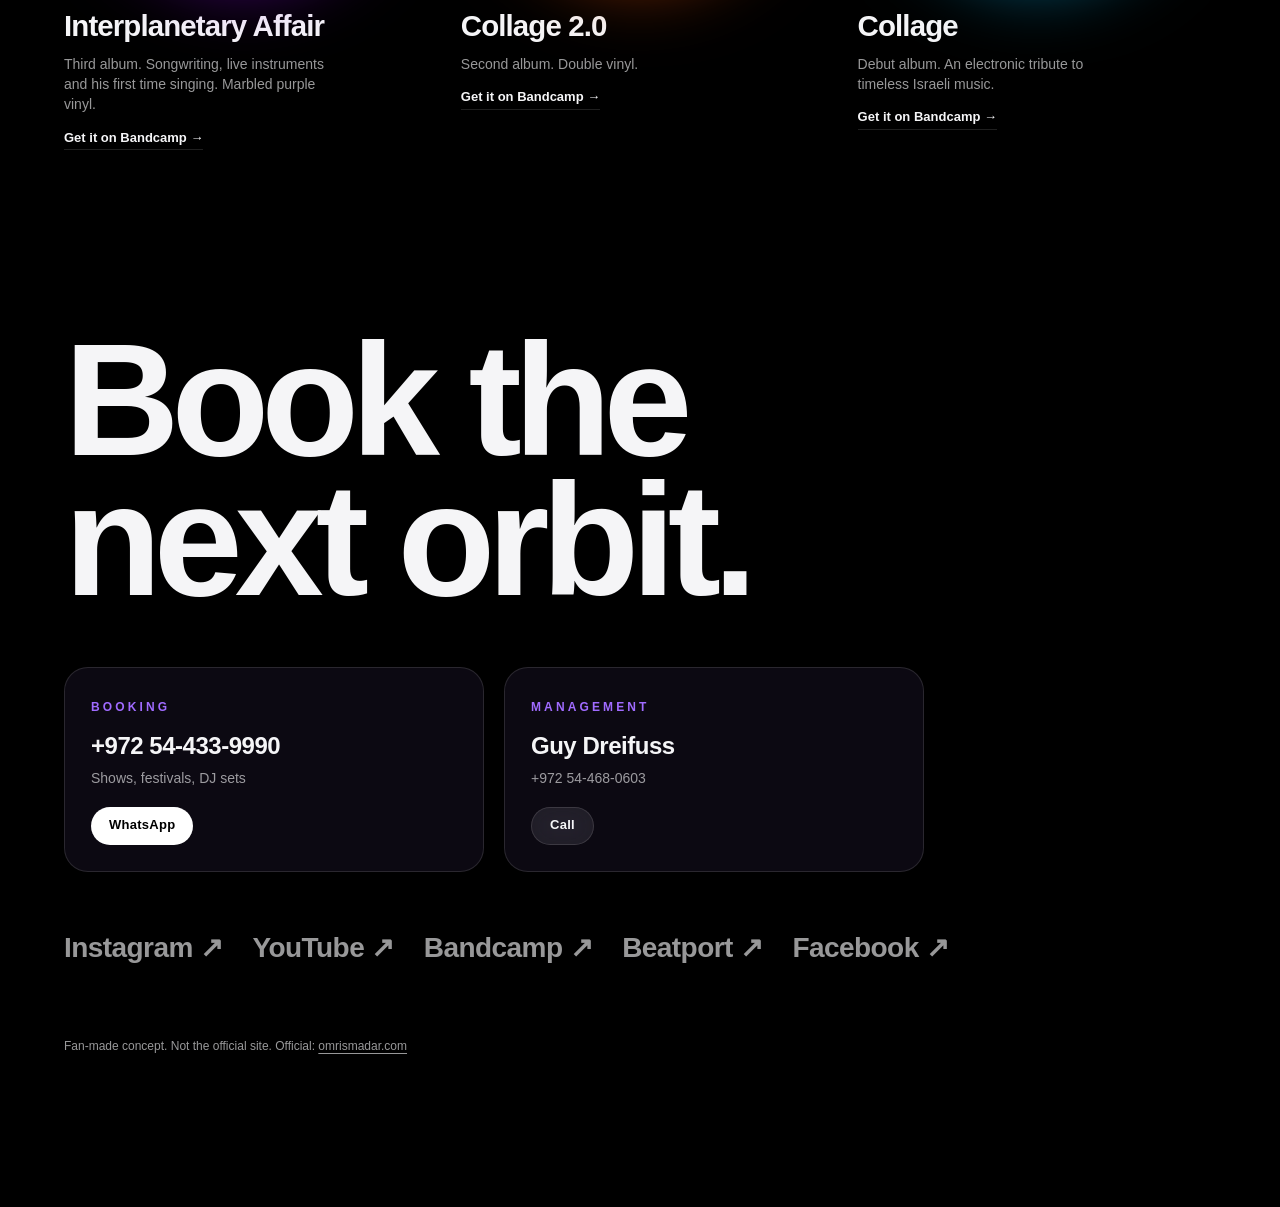
==== commit e8a7ea7b: "Rack: add/remove gear from a list; new red OS-101 monosynth with faders, arpeggiator, sequencer and " ====
--- a/index.html
+++ b/index.html
@@ -71,6 +71,8 @@
         <div class="tp">
           <button id="tpPlay" aria-pressed="false" aria-label="Start or stop the track"></button>
           <span class="tp-title" id="ttTitle">Track</span>
+          <button id="rackAdd" class="tp-add" aria-haspopup="true" aria-expanded="false">+ Gear</button>
+          <div class="rack-menu" id="rackMenu" hidden></div>
         </div>
         <div class="rig-row">
         <div class="mx">
@@ -93,7 +95,7 @@
           </div>
           <input type="range" class="mx-vol" id="mxVol" min="0" max="100" value="85" aria-label="Master volume">
         </div>
-        <div class="pd">
+        <div class="pd" data-mod="pd">
           <div class="pd-top"><span class="pd-logo">OMRI<b>6</b></span><span class="pd-name"><b>OS4</b> MkII</span></div>
           <div class="pd-panel">
             <div class="pd-sel">
@@ -117,7 +119,7 @@
         </div>
         </div>
         <p class="rig-note" id="pdRead"></p>
-        <div class="td" id="td">
+        <div class="td" id="td" data-mod="td">
           <div class="td-head">
             <span class="td-brand"><b>OS-3-MO</b> Analog Bass Line Synthesizer</span>
             <span class="td-wave" role="group" aria-label="Waveform"><button id="tdSaw" class="on" aria-label="Sawtooth">◿</button><button id="tdSqr" aria-label="Square">⊓</button></span>
@@ -142,6 +144,26 @@
             </div>
           </div>
           <p class="td-read" id="tdRead"></p>
+        </div>
+        <div class="ms" id="ms" data-mod="ms">
+          <div class="ms-head"><span class="ms-brand"><b>OS-101</b> Analog Synthesizer</span><span class="ms-read" id="msRead"></span></div>
+          <div class="ms-panel">
+            <div class="ms-g"><h6>LFO</h6><div class="ms-f"><label class="fd"><input type="range" min="0" max="100" value="45" data-f="lfo" aria-label="Rate"><span>Rate</span></label></div></div>
+            <div class="ms-g"><h6>VCO</h6><div class="ms-f"><label class="fd"><input type="range" min="0" max="100" value="0" data-f="vmod" aria-label="Mod"><span>Mod</span></label><label class="fd"><input type="range" min="0" max="100" value="0" data-f="port" aria-label="Glide"><span>Glide</span></label></div></div>
+            <div class="ms-g"><h6>Source Mixer</h6><div class="ms-f"><label class="fd"><input type="range" min="0" max="100" value="0" data-f="pulse" aria-label="Pulse"><span>Pulse</span></label><label class="fd"><input type="range" min="0" max="100" value="80" data-f="saw" aria-label="Saw"><span>Saw</span></label><label class="fd"><input type="range" min="0" max="100" value="40" data-f="sub" aria-label="Sub"><span>Sub</span></label><label class="fd"><input type="range" min="0" max="100" value="0" data-f="noise" aria-label="Noise"><span>Noise</span></label></div></div>
+            <div class="ms-g"><h6>VCF</h6><div class="ms-f"><label class="fd"><input type="range" min="0" max="100" value="45" data-f="freq" aria-label="Freq"><span>Freq</span></label><label class="fd"><input type="range" min="0" max="100" value="50" data-f="res" aria-label="Res"><span>Res</span></label><label class="fd"><input type="range" min="0" max="100" value="55" data-f="env" aria-label="Env"><span>Env</span></label><label class="fd"><input type="range" min="0" max="100" value="0" data-f="fmod" aria-label="Mod"><span>Mod</span></label><label class="fd"><input type="range" min="0" max="100" value="50" data-f="kybd" aria-label="Kybd"><span>Kybd</span></label></div></div>
+            <div class="ms-g"><h6>ENV</h6><div class="ms-f"><label class="fd"><input type="range" min="0" max="100" value="0" data-f="a" aria-label="A"><span>A</span></label><label class="fd"><input type="range" min="0" max="100" value="35" data-f="d" aria-label="D"><span>D</span></label><label class="fd"><input type="range" min="0" max="100" value="30" data-f="s" aria-label="S"><span>S</span></label><label class="fd"><input type="range" min="0" max="100" value="20" data-f="r" aria-label="R"><span>R</span></label></div></div>
+            <div class="ms-g"><h6>VCA</h6><div class="ms-f"><label class="fd"><input type="range" min="0" max="100" value="60" data-f="vol" aria-label="Level"><span>Level</span></label></div></div>
+            <div class="ms-btns">
+              <div><button id="msHold">Hold</button><button class="arp" data-a="1">Up</button><button class="arp" data-a="2">U&amp;D</button><button class="arp" data-a="3">Down</button></div>
+              <div><button id="msLoad">Load</button><button id="msRest">Rest</button><button id="msPlay" class="play">Play</button></div>
+              <div><button class="oct" data-o="-1">L</button><button class="oct on" data-o="0">M</button><button class="oct" data-o="1">H</button></div>
+            </div>
+          </div>
+          <div class="ms-bottom">
+            <div class="ms-bend"><input type="range" id="msBend" min="-100" max="100" value="0" aria-label="Pitch bender"><span>Bender</span></div>
+            <div class="ms-keys" id="msKeys" role="group" aria-label="Keyboard"></div>
+          </div>
         </div>
       </div>
     </div>
--- a/styles.css
+++ b/styles.css
@@ -251,6 +251,59 @@
 .td-keys .bk { background: linear-gradient(#3a3d42, #101112); color: #e6e8eb; box-shadow: 0 .3em 0 #000; translate: 0 -.5em; }
 .td-keys button.on { background: linear-gradient(#ffc04d, #ff9f0a); color: #1b1d20; }
 .td-read { margin-top: .45em; font: 600 10px/1.3 ui-monospace, "SF Mono", Menlo, monospace; letter-spacing: .04em; color: #3b3e43; text-align: center; }
+
+/* ---------- Red monosynth: fader panel, arpeggiator / sequencer buttons, 32-key keyboard ---------- */
+.ms { position: relative; border-radius: .7em; padding: .6em .8em .7em; color: #fff; filter: drop-shadow(0 1.6em 1.6em rgba(0, 0, 0, .75));
+  background: linear-gradient(175deg, #f0392e, #c81e15 55%, #9c120c); box-shadow: inset 0 1px 0 rgba(255, 255, 255, .45), inset 0 -.2em .4em rgba(0, 0, 0, .35); }
+.ms-head { display: flex; align-items: baseline; justify-content: space-between; gap: 1em; margin-bottom: .4em; }
+.ms-brand { font-size: .56em; font-weight: 600; letter-spacing: .1em; text-transform: uppercase; white-space: nowrap; }
+.ms-brand b { font-size: 1.9em; font-weight: 900; font-style: italic; letter-spacing: -.01em; margin-right: .5em; }
+.ms-read { font: 600 10px ui-monospace, "SF Mono", Menlo, monospace; letter-spacing: .04em; opacity: .85; white-space: nowrap; overflow: hidden; text-overflow: ellipsis; padding-right: 2em; }
+.ms-panel { display: flex; gap: .35em; align-items: stretch; padding: .45em .5em; border-radius: .45em; background: #17181a; box-shadow: inset 0 .15em .4em #000; flex-wrap: wrap; }
+.ms-g { display: flex; flex-direction: column; gap: .25em; padding: 0 .22em; border-right: 1px solid rgba(255, 255, 255, .1); }
+.ms-g h6 { font-size: .42em; font-weight: 800; letter-spacing: .1em; text-transform: uppercase; color: #ff6a5f; text-align: center; white-space: nowrap; }
+.ms-f { display: flex; gap: .15em; }
+.fd { display: flex; flex-direction: column; align-items: center; gap: .2em; width: 1.3em; }
+.fd span { font-size: .36em; font-weight: 700; letter-spacing: .02em; text-transform: uppercase; color: #cfd3d8; white-space: nowrap; }
+.fd input { -webkit-appearance: none; appearance: none; writing-mode: vertical-lr; direction: rtl; width: 1.3em; height: 4.6em; margin: 0; font-size: inherit; background: linear-gradient(90deg, transparent 42%, #000 42% 58%, transparent 58%); cursor: grab; touch-action: none; }
+.fd input::-webkit-slider-runnable-track { background: none; }
+.fd input::-webkit-slider-thumb { -webkit-appearance: none; width: 1.2em; height: .62em; border-radius: .12em; background: linear-gradient(#f5f5f5, #b9bdc4 45%, #d9261c 46% 56%, #b9bdc4 57%, #8d9299); box-shadow: 0 .12em .25em rgba(0, 0, 0, .7); }
+.fd input::-moz-range-track { background: none; }
+.fd input::-moz-range-thumb { width: 1.2em; height: .62em; border: 0; border-radius: .12em; background: linear-gradient(#f5f5f5, #b9bdc4 45%, #d9261c 46% 56%, #b9bdc4 57%, #8d9299); }
+.ms-btns { flex: 1; min-width: 6.4em; display: flex; flex-direction: column; justify-content: space-between; gap: .25em; padding-left: .2em; }
+.ms-btns div { display: flex; gap: .2em; }
+.ms-btns button { flex: 1; height: 2.9em; padding: 0 .2em; border-radius: .35em; font-size: .46em; font-weight: 800; letter-spacing: .03em; text-transform: uppercase; color: #1b1d20; background: linear-gradient(#f4f5f7, #b4b9c0); box-shadow: 0 .25em 0 #5d6269; }
+.ms-btns button:active { transform: translateY(.15em); }
+.ms-btns button.on { background: linear-gradient(#ffc04d, #ff9f0a); box-shadow: 0 .25em 0 #9a5c00, 0 0 1em rgba(255, 159, 10, .7); }
+.ms-btns .play.on { background: linear-gradient(#7dff9c, #30d158); box-shadow: 0 .25em 0 #14762c, 0 0 1em rgba(48, 209, 88, .8); }
+.ms-bottom { display: flex; gap: .6em; margin-top: .55em; align-items: stretch; }
+.ms-bend { width: 3.6em; flex: none; display: flex; flex-direction: column; justify-content: center; align-items: center; gap: .3em; border-radius: .4em; background: #17181a; padding: .3em; }
+.ms-bend span { font-size: .38em; font-weight: 700; letter-spacing: .08em; text-transform: uppercase; color: #cfd3d8; }
+.ms-bend input { -webkit-appearance: none; appearance: none; width: 100%; height: 1.4em; margin: 0; font-size: inherit; background: linear-gradient(transparent 40%, #000 40% 60%, transparent 60%); cursor: grab; touch-action: none; }
+.ms-bend input::-webkit-slider-thumb { -webkit-appearance: none; width: .7em; height: 1.4em; border-radius: .15em; background: linear-gradient(90deg, #8d9299, #f5f5f5, #8d9299); box-shadow: 0 .12em .25em rgba(0, 0, 0, .7); }
+.ms-bend input::-moz-range-thumb { width: .7em; height: 1.4em; border: 0; border-radius: .15em; background: linear-gradient(90deg, #8d9299, #f5f5f5, #8d9299); }
+.ms-keys { position: relative; flex: 1; height: 5.2em; display: flex; gap: .08em; touch-action: none; border-radius: .2em; background: #0b0b0c; padding: .1em .1em 0; }
+.ms-keys .w { flex: 1; border-radius: 0 0 .22em .22em; background: linear-gradient(#f2f2f2, #fff 12%, #e4e6e9); box-shadow: inset 0 -.25em .3em rgba(0, 0, 0, .18); }
+.ms-keys .b { position: absolute; top: .1em; width: 3.1%; height: 60%; translate: -50% 0; border-radius: 0 0 .18em .18em; background: linear-gradient(#3a3d42, #0c0d0e); box-shadow: 0 .2em .3em rgba(0, 0, 0, .6); z-index: 1; }
+.ms-keys .on.w { background: linear-gradient(#ffd9a0, #ffae1a); } .ms-keys .on.b { background: linear-gradient(#ffae1a, #c26d00); }
+
+/* ---------- Rack: add and remove gear ---------- */
+.tp { position: relative; }
+.tp-add { flex: none; height: 2.3em; padding: 0 1em; border-radius: 999px; font-size: .78em; font-weight: 600; color: #fff; background: rgba(160, 107, 255, .35); border: 1px solid var(--line); transition: background .3s; white-space: nowrap; }
+.tp-add:hover { background: rgba(160, 107, 255, .6); }
+.tp-add:disabled { opacity: .4; }
+.rack-menu { position: absolute; right: 0; top: calc(100% + .5em); z-index: 5; width: 19em; padding: .4em; border-radius: 1em; background: rgba(18, 14, 30, .92); border: 1px solid var(--line); backdrop-filter: blur(30px); -webkit-backdrop-filter: blur(30px); box-shadow: 0 2em 4em -1em #000; }
+.rack-menu[hidden] { display: none; }
+.rack-menu button { display: flex; align-items: center; gap: .8em; width: 100%; padding: .6em .7em; border-radius: .7em; text-align: left; color: #fff; transition: background .2s; }
+.rack-menu button:hover { background: rgba(255, 255, 255, .1); }
+.rack-menu i { width: 1.1em; height: 1.1em; flex: none; border-radius: .25em; }
+.rack-menu b { display: block; font-size: .82em; font-weight: 600; }
+.rack-menu em { display: block; font-style: normal; font-size: .68em; color: var(--dim); }
+.rack-x { position: absolute; right: .35em; top: .35em; z-index: 3; width: 1.5em; height: 1.5em; border-radius: 50%; font-size: .8em; line-height: 1; color: #fff; background: rgba(0, 0, 0, .55); opacity: 0; transition: opacity .2s, background .2s; }
+[data-mod]:hover > .rack-x, .rack-x:focus-visible { opacity: 1; }
+.rack-x:hover { background: #ff3b30; }
+@media (hover: none) { .rack-x { opacity: .8; } }
+[data-mod][hidden], .rig-note[hidden] { display: none; }
 
 /* video playing through the letterforms */
 .title-wrap { position: relative; }
@@ -579,6 +632,7 @@
   .mx-lcd { width: 5.4em; } .mx-knobs { gap: .45em; }
   .mx-vol { flex: 1; min-width: 3em; }
   .td-ctl { flex-wrap: wrap; } .td-keys { order: 3; flex-basis: 100%; }
+  .ms-g { padding: 0 .15em; } .fd { width: 1.4em; } .ms-btns { flex-basis: 100%; flex-direction: row; } .ms-btns div { flex: 1; } .ms-bend { width: 2.8em; }
   .td-k { width: 4em; } .td-k.s { width: 2.9em; } .td-row.mo { padding-left: 2em; }
   .td-k.s label { font-size: .34em; letter-spacing: 0; }
   .agent { top: auto; left: 0; right: 0; bottom: 0; width: 100%; height: min(86vh, 86dvh); border-radius: 28px 28px 0 0; transform: translateY(105%); padding-bottom: env(safe-area-inset-bottom); }
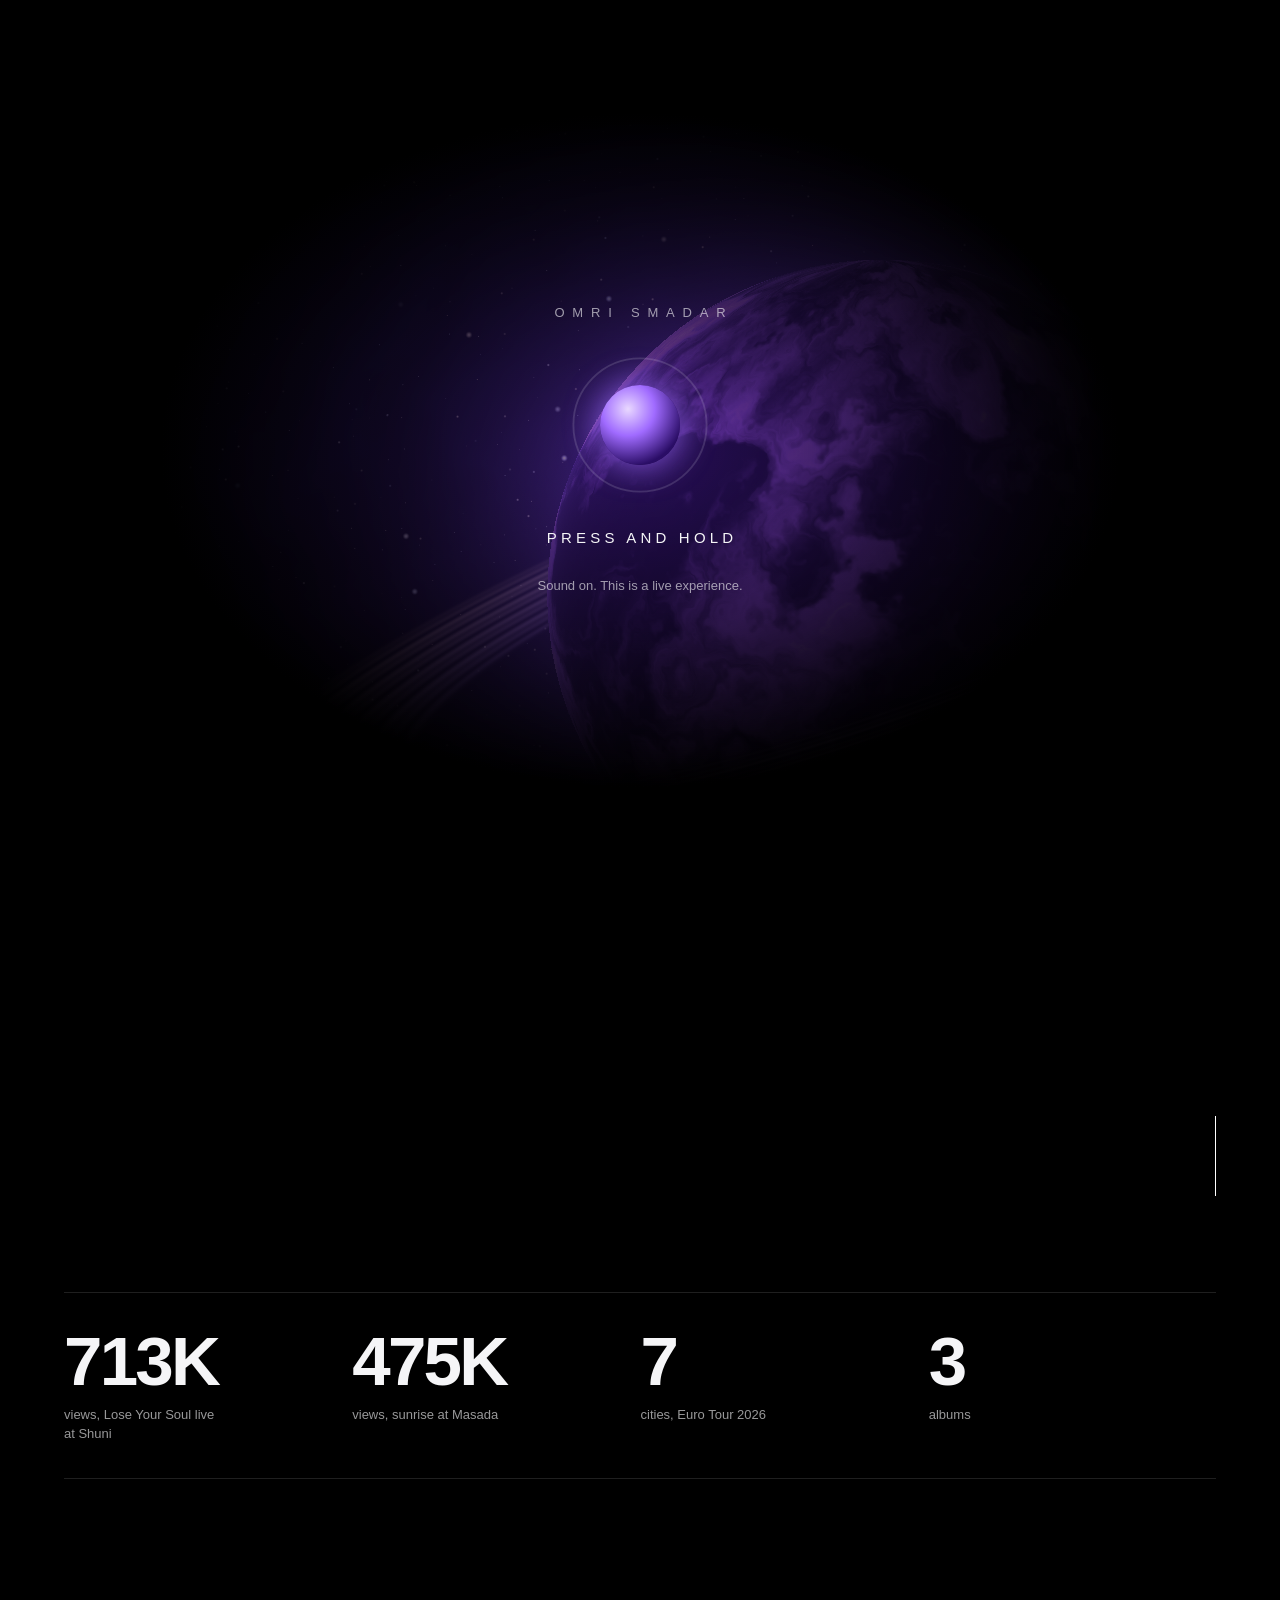
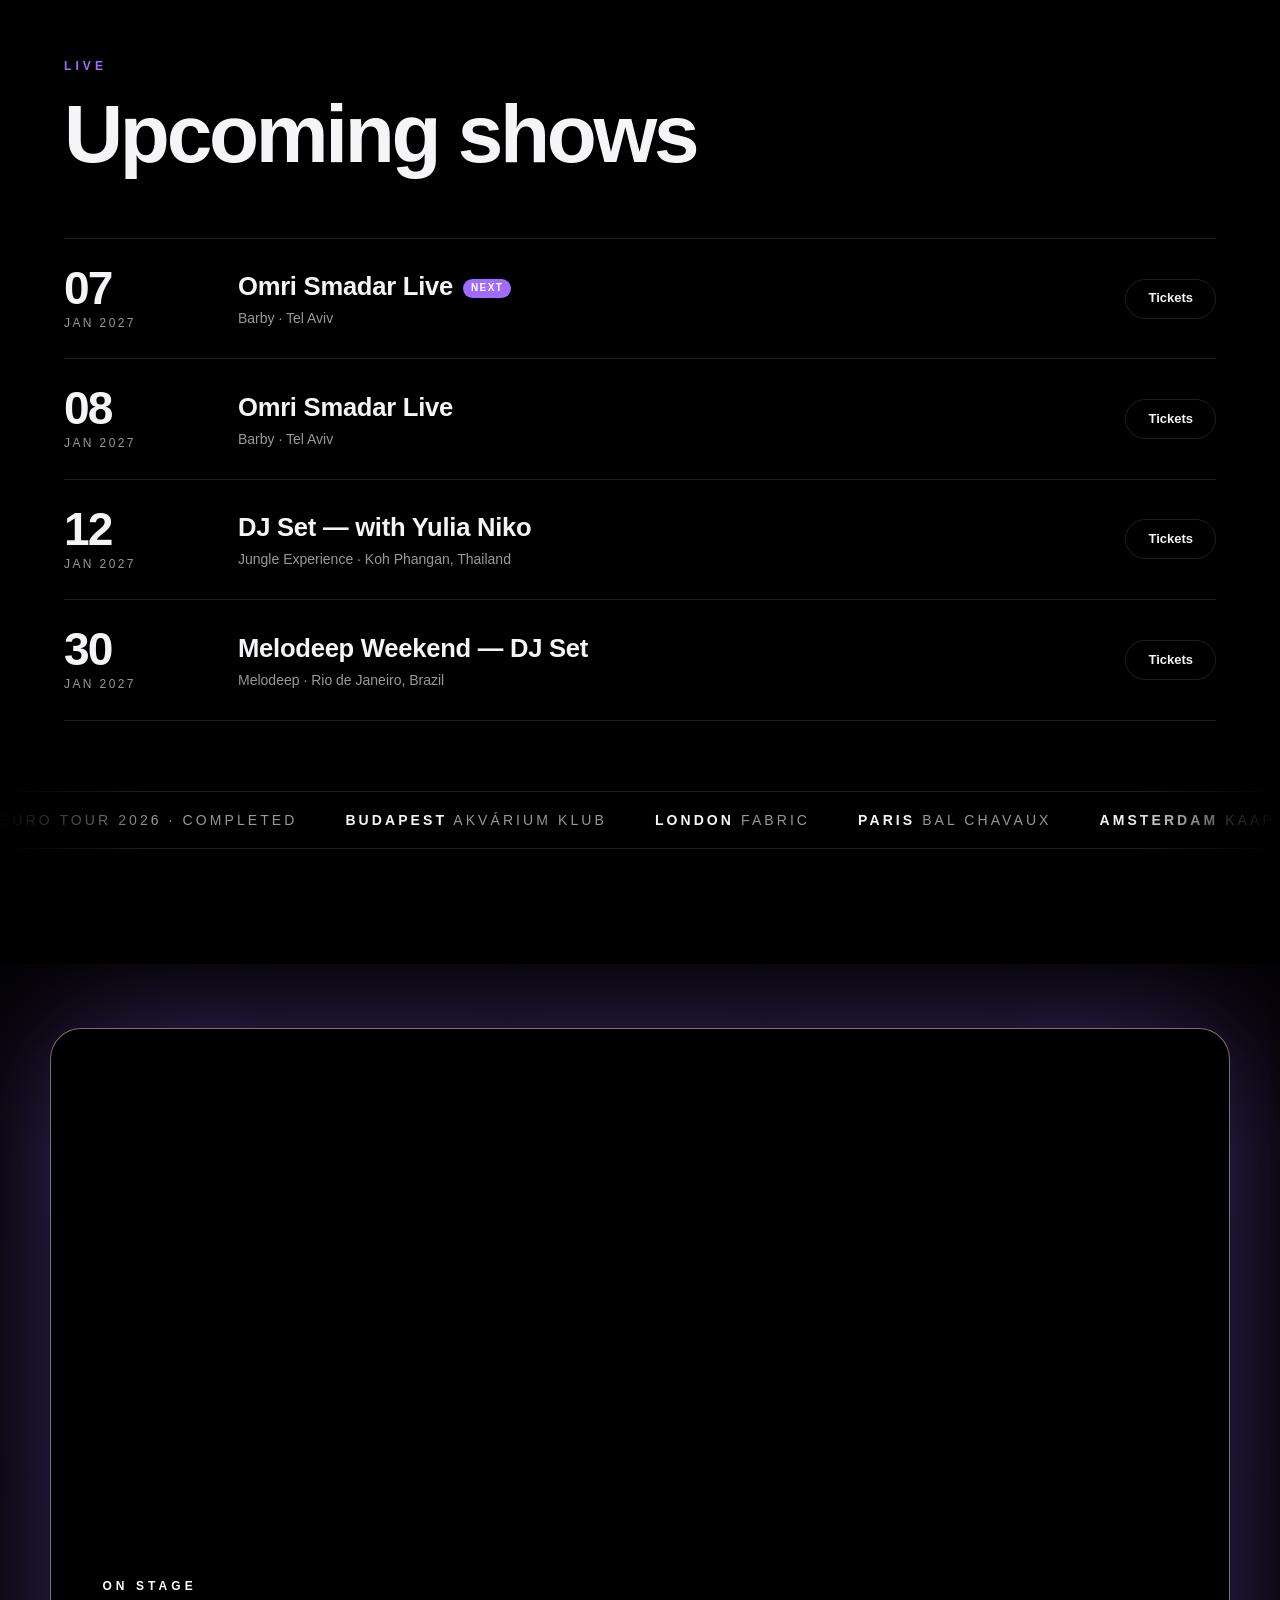
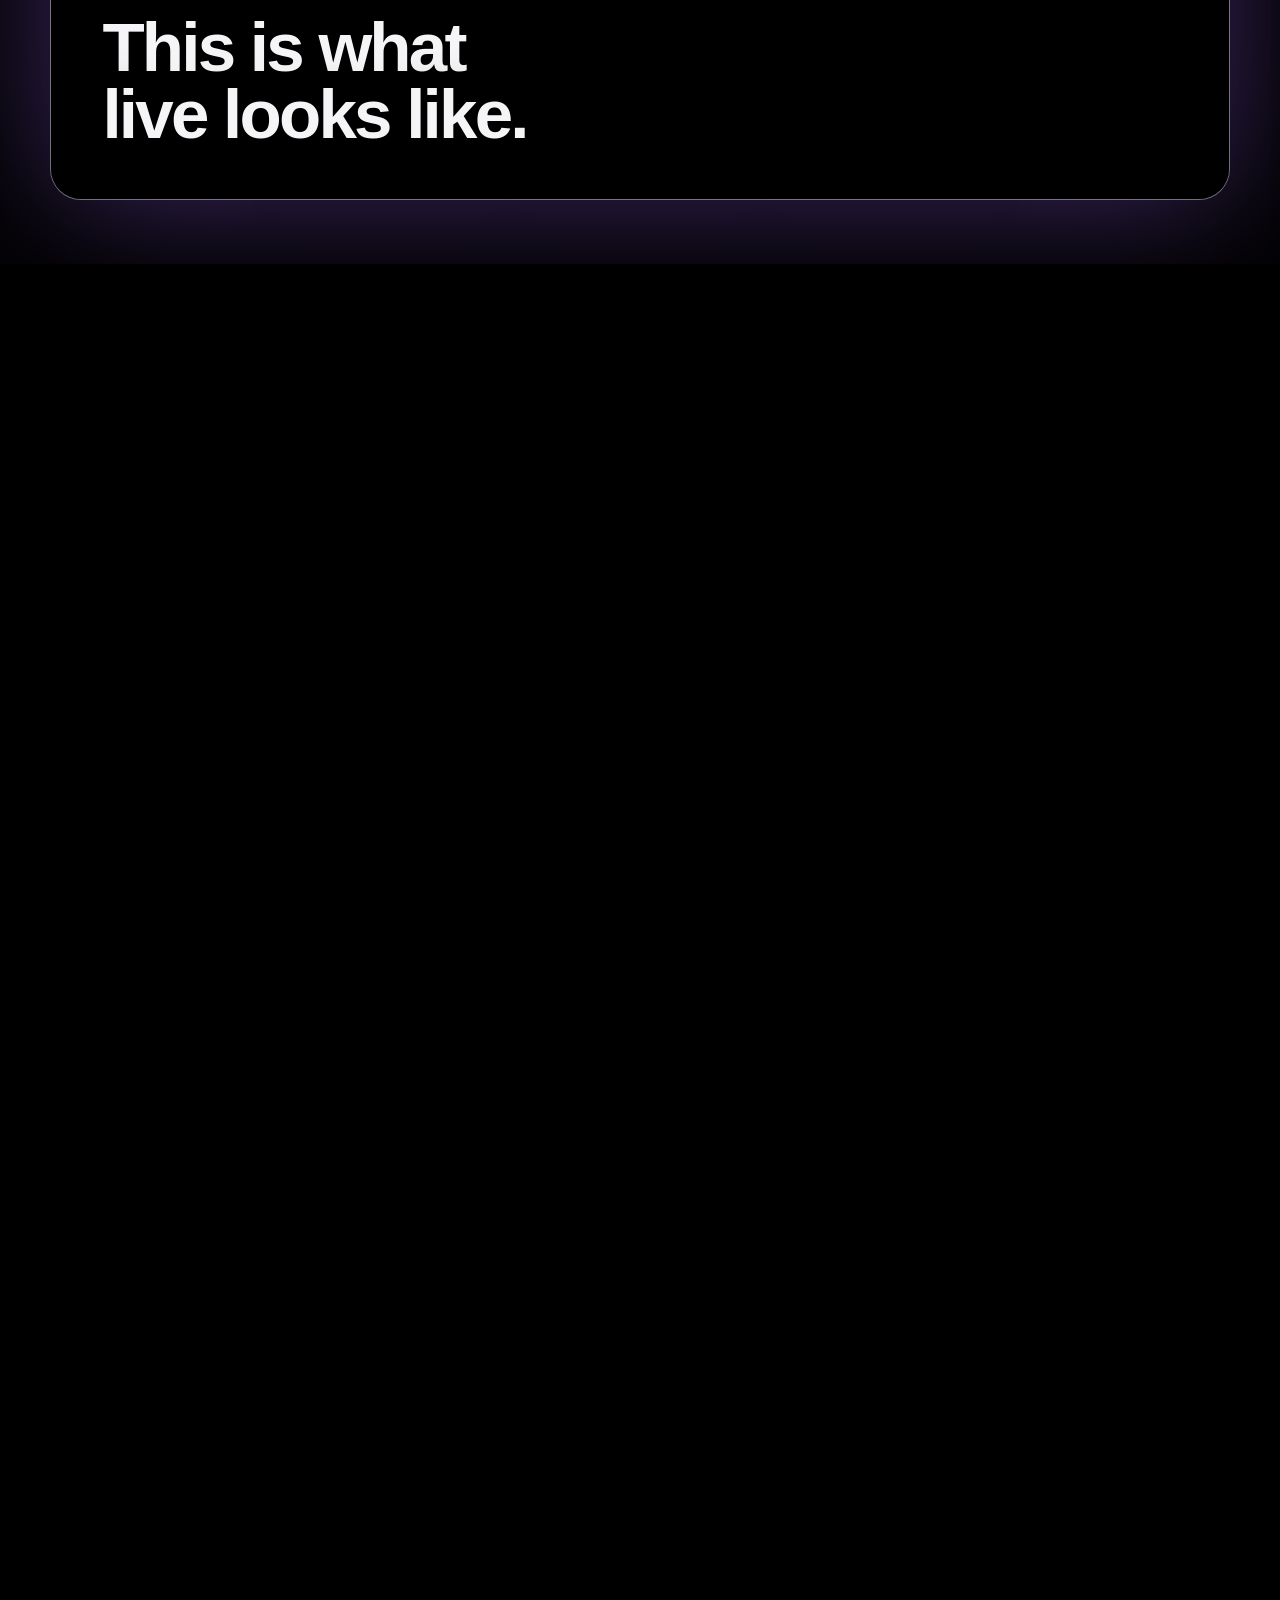
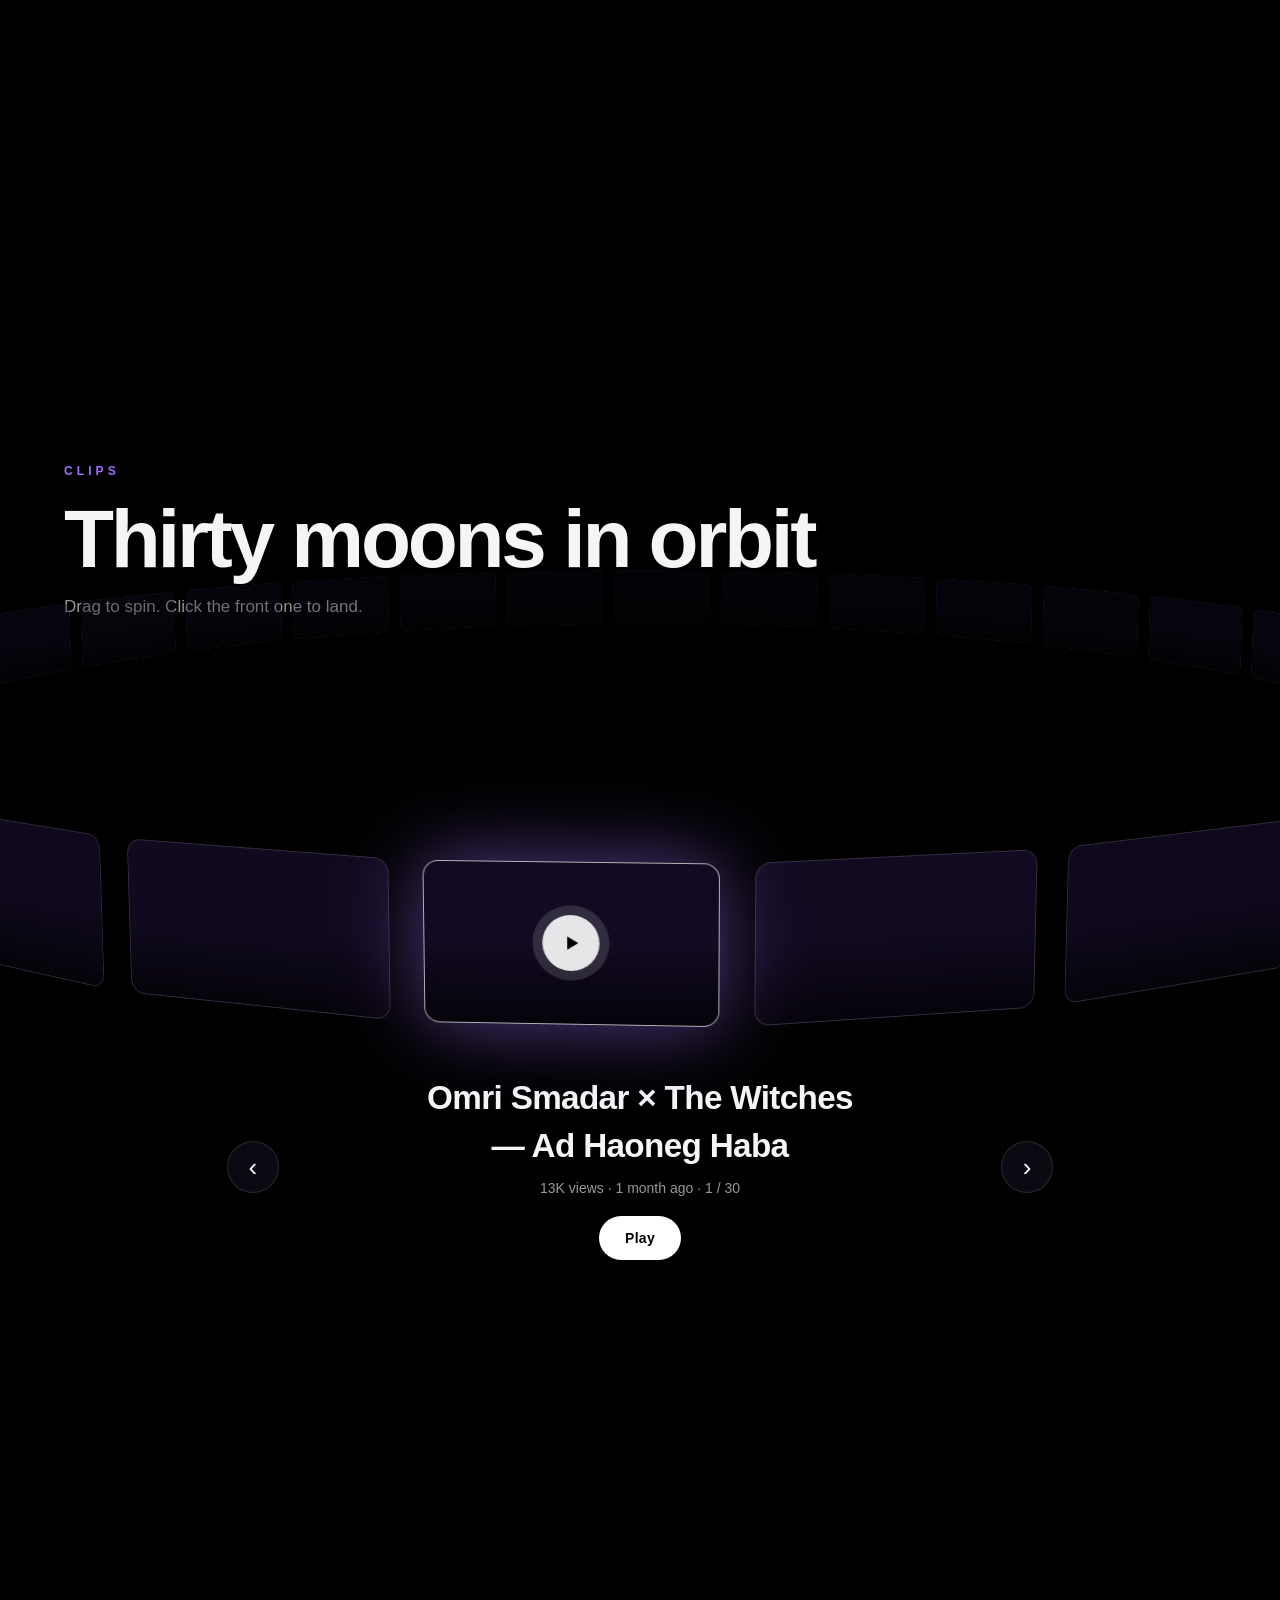
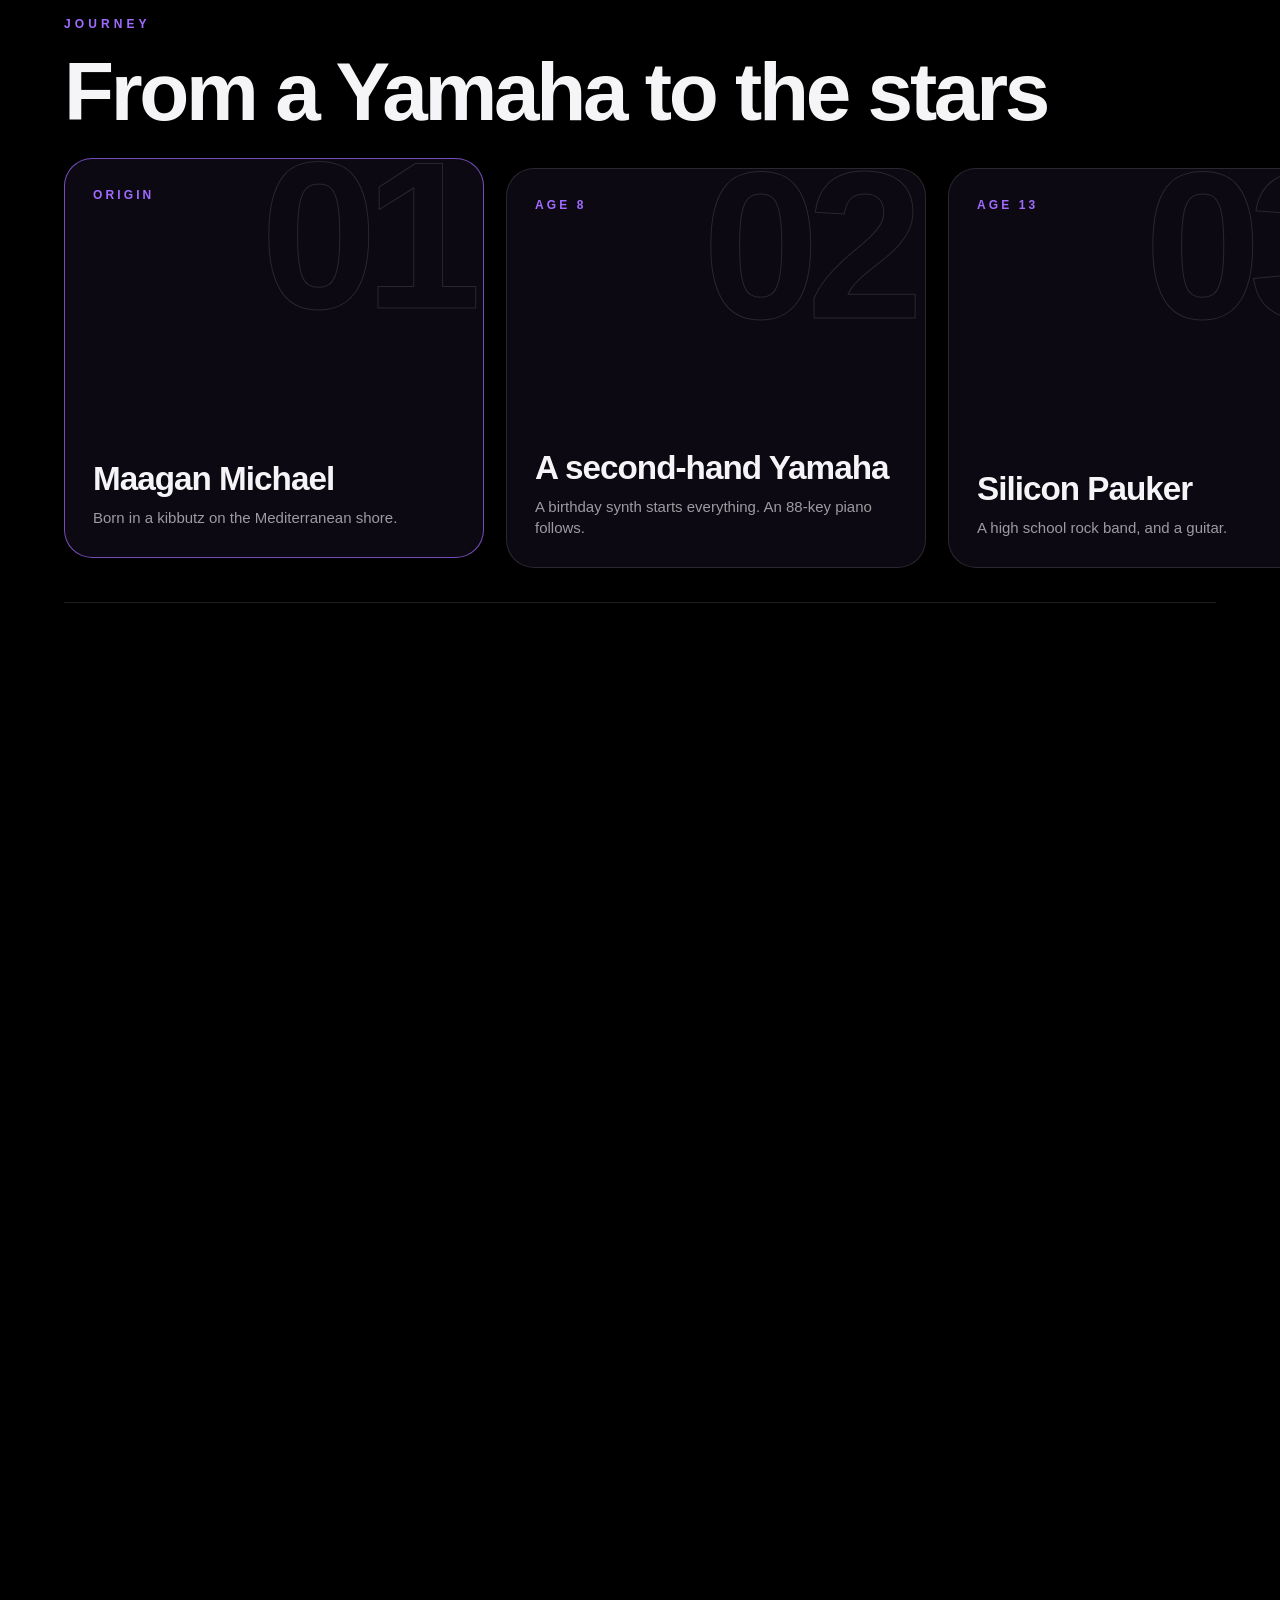
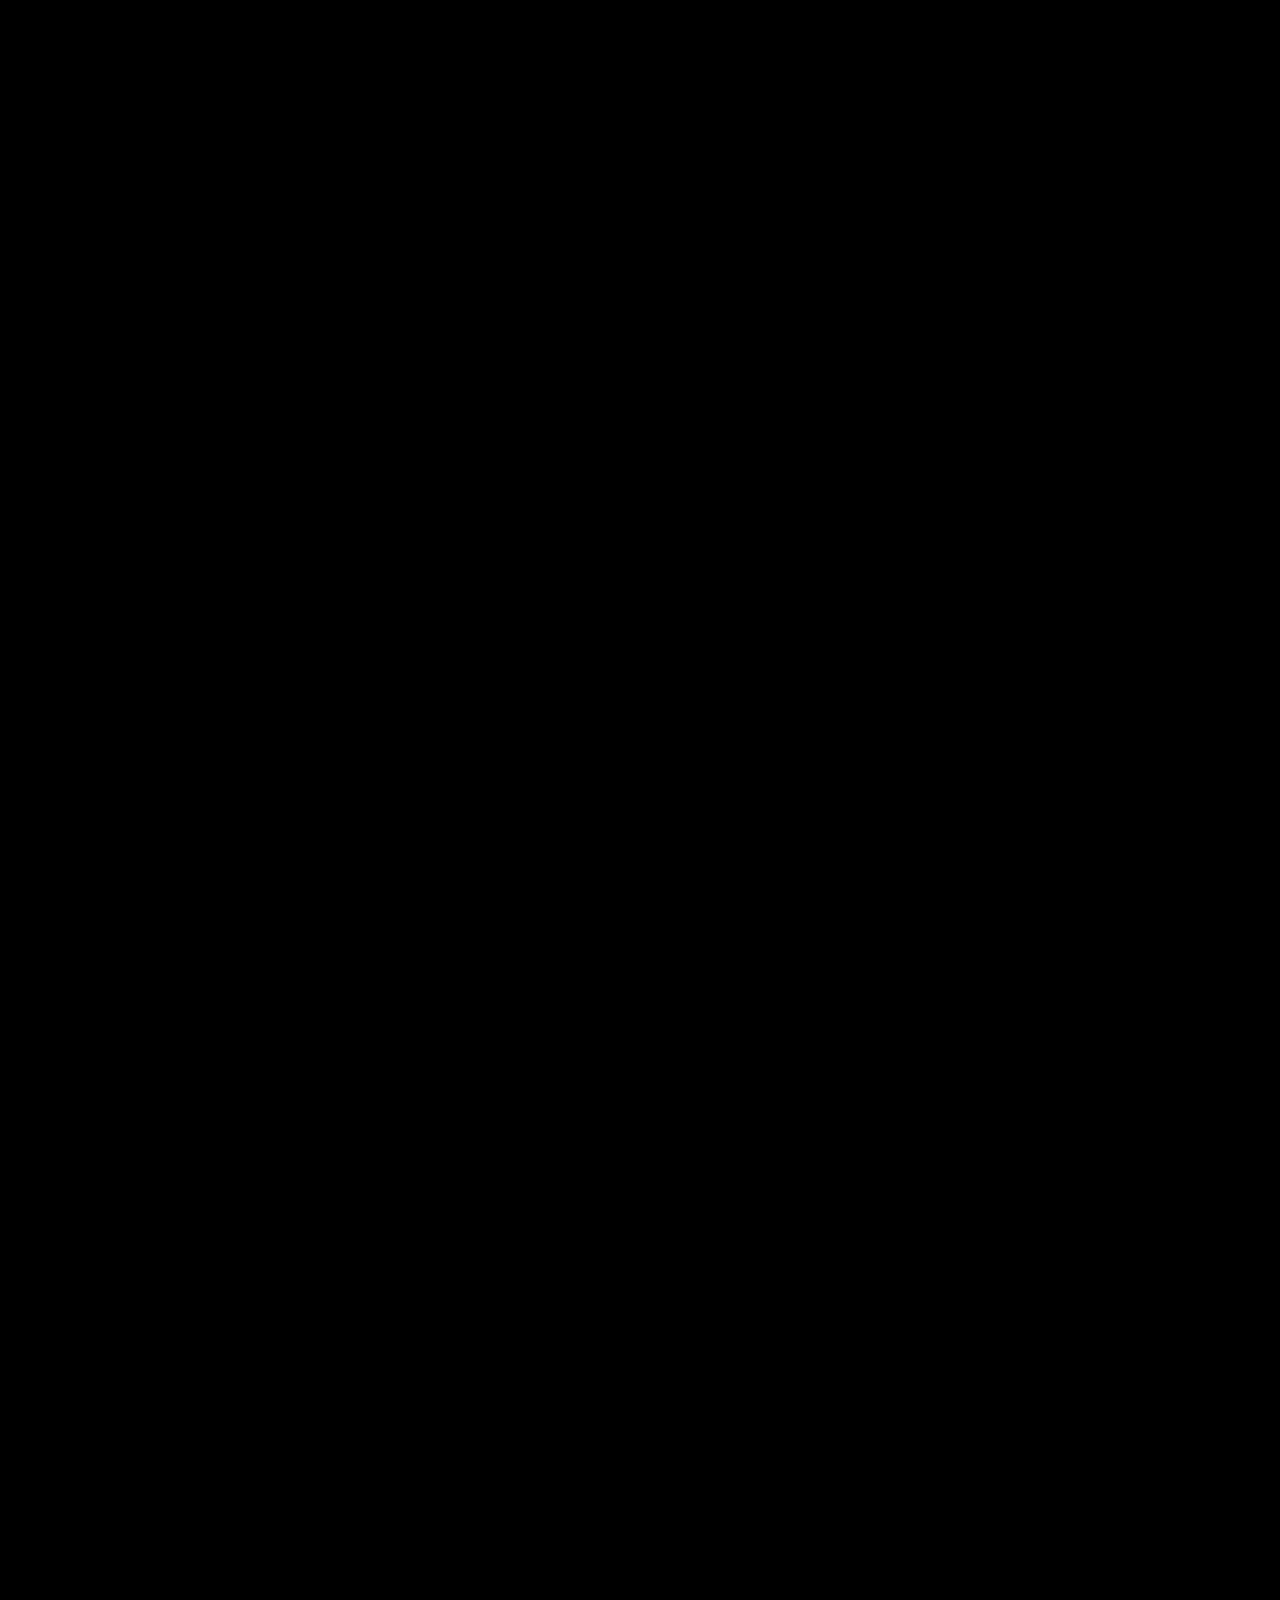
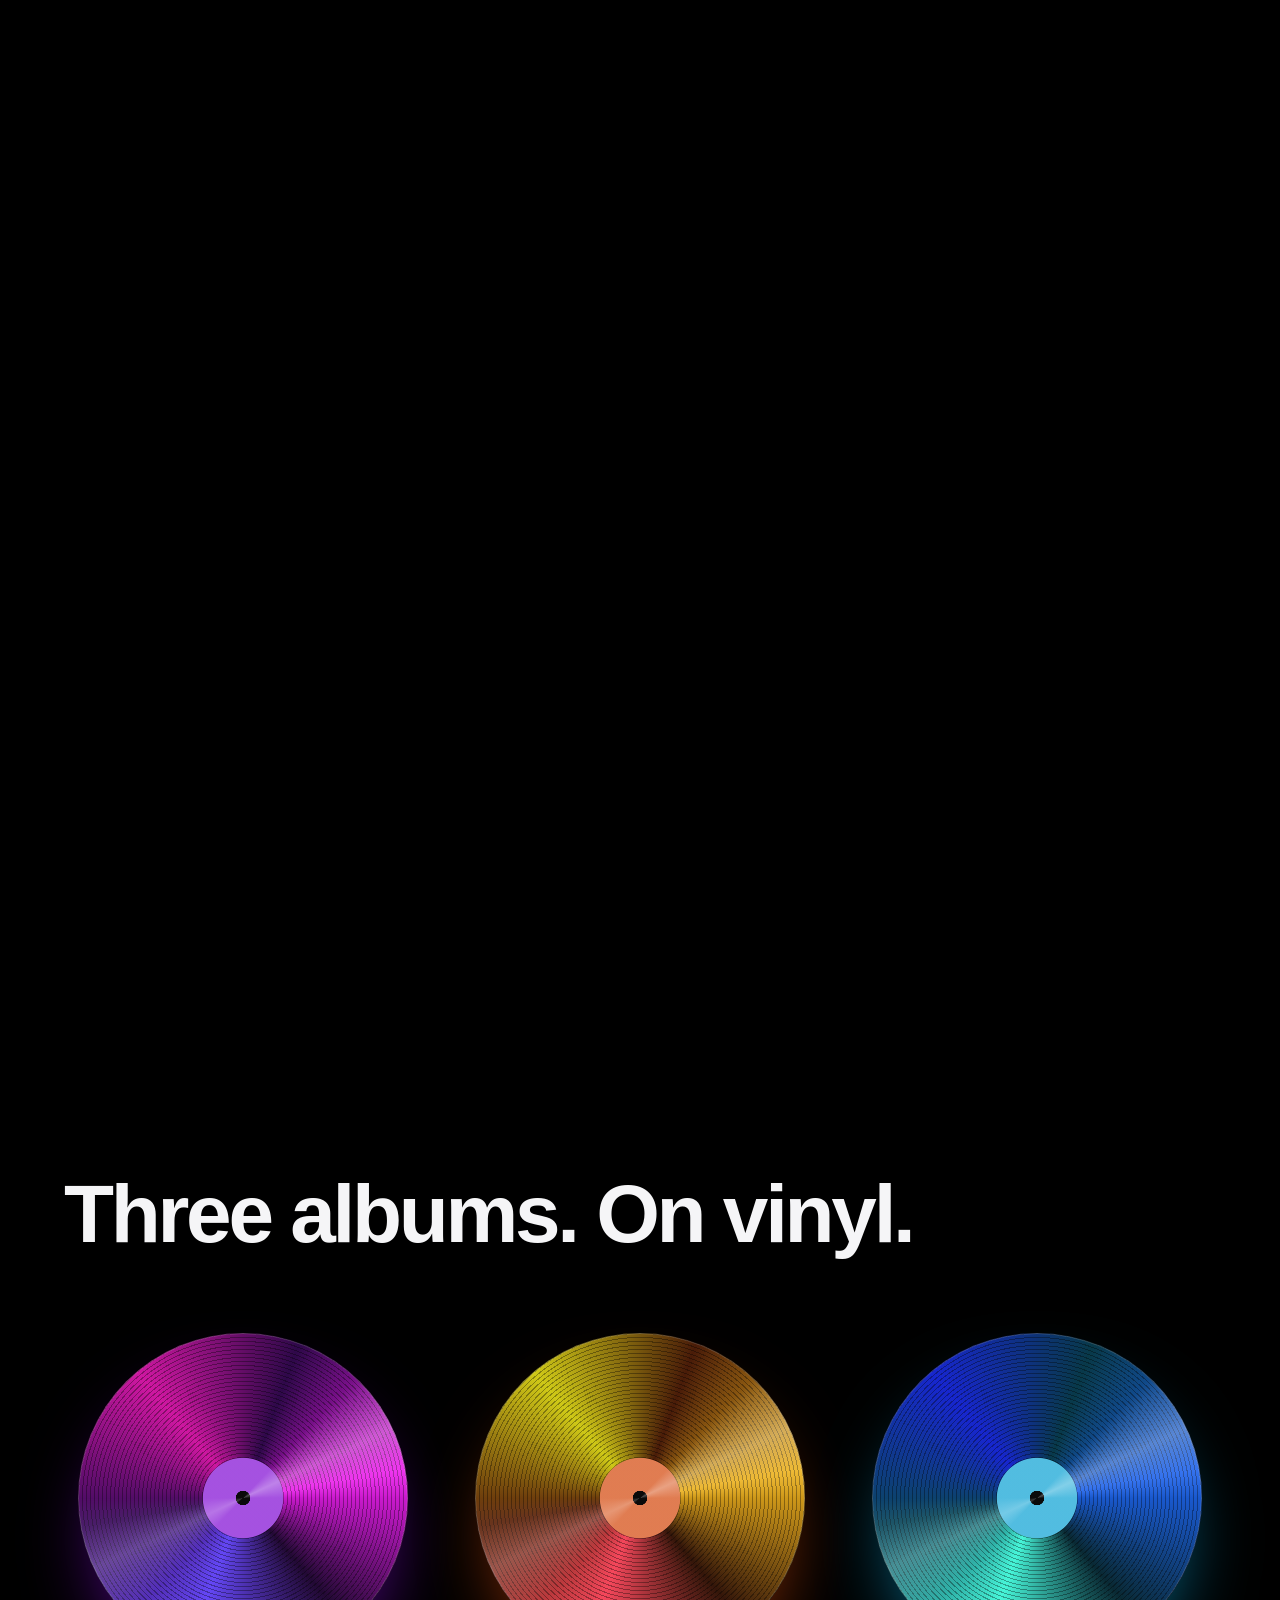
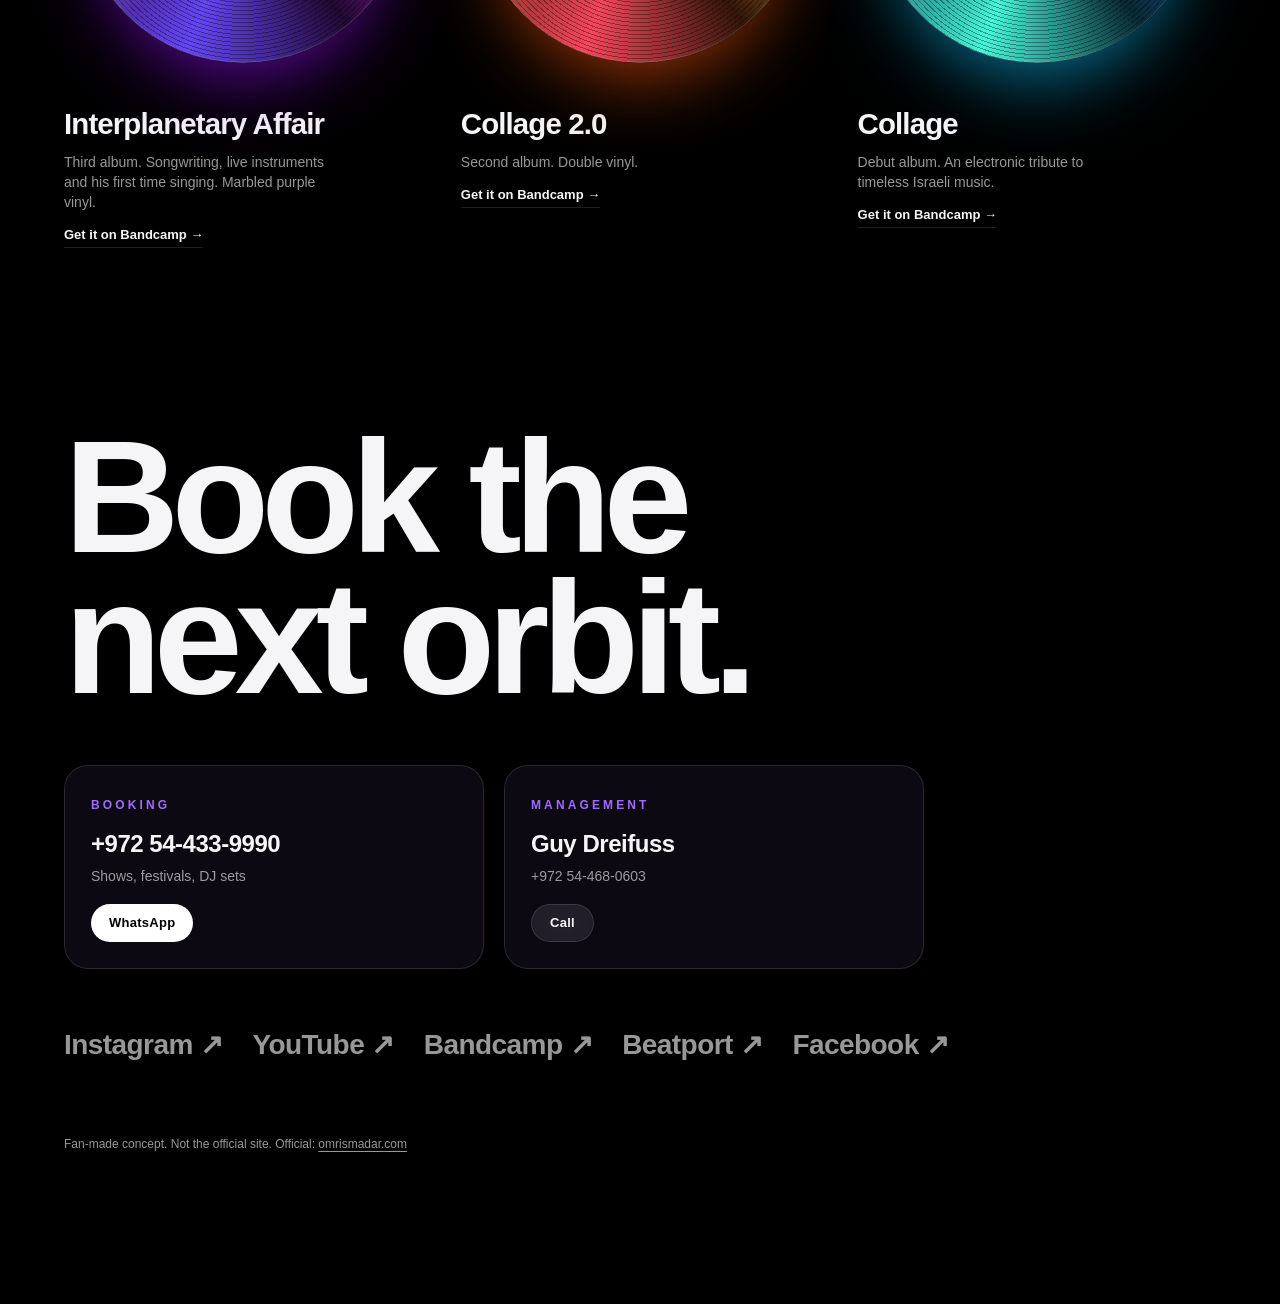
==== commit 95d70be9: "Red synth: song key and per-bar chord detection, six smart plays that follow the chords (with bends)" ====
--- a/index.html
+++ b/index.html
@@ -146,7 +146,7 @@
           <p class="td-read" id="tdRead"></p>
         </div>
         <div class="ms" id="ms" data-mod="ms">
-          <div class="ms-head"><span class="ms-brand"><b>OS-101</b> Analog Synthesizer</span><span class="ms-read" id="msRead"></span></div>
+          <div class="ms-head"><span class="ms-read" id="msRead"></span><span class="ms-brand">Analog Synthesizer <b>OS-101</b></span></div>
           <div class="ms-panel">
             <div class="ms-g"><h6>LFO</h6><div class="ms-f"><label class="fd"><input type="range" min="0" max="100" value="45" data-f="lfo" aria-label="Rate"><span>Rate</span></label></div></div>
             <div class="ms-g"><h6>VCO</h6><div class="ms-f"><label class="fd"><input type="range" min="0" max="100" value="0" data-f="vmod" aria-label="Mod"><span>Mod</span></label><label class="fd"><input type="range" min="0" max="100" value="0" data-f="port" aria-label="Glide"><span>Glide</span></label></div></div>
@@ -154,11 +154,17 @@
             <div class="ms-g"><h6>VCF</h6><div class="ms-f"><label class="fd"><input type="range" min="0" max="100" value="45" data-f="freq" aria-label="Freq"><span>Freq</span></label><label class="fd"><input type="range" min="0" max="100" value="50" data-f="res" aria-label="Res"><span>Res</span></label><label class="fd"><input type="range" min="0" max="100" value="55" data-f="env" aria-label="Env"><span>Env</span></label><label class="fd"><input type="range" min="0" max="100" value="0" data-f="fmod" aria-label="Mod"><span>Mod</span></label><label class="fd"><input type="range" min="0" max="100" value="50" data-f="kybd" aria-label="Kybd"><span>Kybd</span></label></div></div>
             <div class="ms-g"><h6>ENV</h6><div class="ms-f"><label class="fd"><input type="range" min="0" max="100" value="0" data-f="a" aria-label="A"><span>A</span></label><label class="fd"><input type="range" min="0" max="100" value="35" data-f="d" aria-label="D"><span>D</span></label><label class="fd"><input type="range" min="0" max="100" value="30" data-f="s" aria-label="S"><span>S</span></label><label class="fd"><input type="range" min="0" max="100" value="20" data-f="r" aria-label="R"><span>R</span></label></div></div>
             <div class="ms-g"><h6>VCA</h6><div class="ms-f"><label class="fd"><input type="range" min="0" max="100" value="60" data-f="vol" aria-label="Level"><span>Level</span></label></div></div>
-            <div class="ms-btns">
-              <div><button id="msHold">Hold</button><button class="arp" data-a="1">Up</button><button class="arp" data-a="2">U&amp;D</button><button class="arp" data-a="3">Down</button></div>
-              <div><button id="msLoad">Load</button><button id="msRest">Rest</button><button id="msPlay" class="play">Play</button></div>
-              <div><button class="oct" data-o="-1">L</button><button class="oct on" data-o="0">M</button><button class="oct" data-o="1">H</button></div>
-            </div>
+          </div>
+          <div class="ms-smart">
+            <span class="ms-key"><b>SMART PLAYS</b><em id="msKey">start the track to analyse it</em></span>
+            <div class="ms-plays" id="msPlays" role="group" aria-label="Ready-made plays in the song's key"></div>
+          </div>
+          <div class="ms-btns">
+            <button id="msLoad">Load</button><button id="msRest">Rest</button><button id="msPlay" class="play">Play</button>
+            <i></i>
+            <button class="arp" data-a="3">Down</button><button class="arp" data-a="2">U&amp;D</button><button class="arp" data-a="1">Up</button><button id="msHold">Hold</button>
+            <i></i>
+            <button class="oct" data-o="-1">L</button><button class="oct on" data-o="0">M</button><button class="oct" data-o="1">H</button>
           </div>
           <div class="ms-bottom">
             <div class="ms-bend"><input type="range" id="msBend" min="-100" max="100" value="0" aria-label="Pitch bender"><span>Bender</span></div>
--- a/styles.css
+++ b/styles.css
@@ -252,40 +252,73 @@
 .td-keys button.on { background: linear-gradient(#ffc04d, #ff9f0a); color: #1b1d20; }
 .td-read { margin-top: .45em; font: 600 10px/1.3 ui-monospace, "SF Mono", Menlo, monospace; letter-spacing: .04em; color: #3b3e43; text-align: center; }
 
-/* ---------- Red monosynth: fader panel, arpeggiator / sequencer buttons, 32-key keyboard ---------- */
-.ms { position: relative; border-radius: .7em; padding: .6em .8em .7em; color: #fff; filter: drop-shadow(0 1.6em 1.6em rgba(0, 0, 0, .75));
-  background: linear-gradient(175deg, #f0392e, #c81e15 55%, #9c120c); box-shadow: inset 0 1px 0 rgba(255, 255, 255, .45), inset 0 -.2em .4em rgba(0, 0, 0, .35); }
-.ms-head { display: flex; align-items: baseline; justify-content: space-between; gap: 1em; margin-bottom: .4em; }
-.ms-brand { font-size: .56em; font-weight: 600; letter-spacing: .1em; text-transform: uppercase; white-space: nowrap; }
-.ms-brand b { font-size: 1.9em; font-weight: 900; font-style: italic; letter-spacing: -.01em; margin-right: .5em; }
-.ms-read { font: 600 10px ui-monospace, "SF Mono", Menlo, monospace; letter-spacing: .04em; opacity: .85; white-space: nowrap; overflow: hidden; text-overflow: ellipsis; padding-right: 2em; }
-.ms-panel { display: flex; gap: .35em; align-items: stretch; padding: .45em .5em; border-radius: .45em; background: #17181a; box-shadow: inset 0 .15em .4em #000; flex-wrap: wrap; }
-.ms-g { display: flex; flex-direction: column; gap: .25em; padding: 0 .22em; border-right: 1px solid rgba(255, 255, 255, .1); }
-.ms-g h6 { font-size: .42em; font-weight: 800; letter-spacing: .1em; text-transform: uppercase; color: #ff6a5f; text-align: center; white-space: nowrap; }
-.ms-f { display: flex; gap: .15em; }
-.fd { display: flex; flex-direction: column; align-items: center; gap: .2em; width: 1.3em; }
-.fd span { font-size: .36em; font-weight: 700; letter-spacing: .02em; text-transform: uppercase; color: #cfd3d8; white-space: nowrap; }
-.fd input { -webkit-appearance: none; appearance: none; writing-mode: vertical-lr; direction: rtl; width: 1.3em; height: 4.6em; margin: 0; font-size: inherit; background: linear-gradient(90deg, transparent 42%, #000 42% 58%, transparent 58%); cursor: grab; touch-action: none; }
+/* ---------- Red monosynth, drawn after the real instrument: moulded red body, matte black fader panel with
+   white legends, a row of small grey buttons with LEDs, bender block and a 32-key keyboard between red cheeks ---------- */
+.ms { position: relative; border-radius: .55em .55em .8em .8em; padding: .55em .9em .75em; color: #fff; filter: drop-shadow(0 1.8em 1.6em rgba(0, 0, 0, .8));
+  background:
+    radial-gradient(120% 60% at 50% 0, rgba(255, 255, 255, .22), transparent 60%),
+    repeating-linear-gradient(115deg, rgba(255, 255, 255, .025) 0 2px, transparent 2px 5px),
+    linear-gradient(178deg, #ee3226 0, #d2231a 38%, #b8170f 72%, #8f0f09 100%);
+  box-shadow: inset 0 .08em 0 rgba(255, 255, 255, .55), inset 0 -.35em .5em rgba(0, 0, 0, .45), inset .12em 0 .2em rgba(255, 255, 255, .18), inset -.12em 0 .25em rgba(0, 0, 0, .3); }
+.ms-head { display: flex; align-items: center; justify-content: space-between; gap: 1em; margin-bottom: .35em; min-height: 1.3em; }
+.ms-brand { font-size: .5em; font-weight: 500; letter-spacing: .14em; text-transform: uppercase; white-space: nowrap; margin-right: 2.4em; opacity: .95; }
+.ms-brand b { font-size: 2.3em; font-weight: 800; letter-spacing: .01em; margin-left: .45em; vertical-align: -.08em; text-shadow: 0 .05em .1em rgba(0, 0, 0, .4); }
+.ms-read { font: 600 10px ui-monospace, "SF Mono", Menlo, monospace; letter-spacing: .04em; opacity: .9; white-space: nowrap; overflow: hidden; text-overflow: ellipsis; }
+/* fader panel */
+.ms-panel { display: grid; grid-template-columns: 1fr 2fr 4fr 5fr 4fr 1fr; gap: 0; padding: .35em .3em .4em; border-radius: .25em;
+  background: linear-gradient(#232426, #161718); box-shadow: inset 0 .12em .3em #000, 0 .08em 0 rgba(255, 255, 255, .28), 0 0 0 .08em rgba(0, 0, 0, .45); }
+.ms-g { display: flex; flex-direction: column; gap: .3em; padding: 0 .3em; border-right: .07em solid rgba(255, 255, 255, .55); }
+.ms-g:last-of-type { border-right: 0; }
+.ms-g h6 { margin: 0 -.3em; padding: .22em 0 .2em; font-size: .4em; font-weight: 700; letter-spacing: .12em; text-transform: uppercase; color: #fff; text-align: center; white-space: nowrap; border-bottom: .18em solid rgba(255, 255, 255, .55); overflow: hidden; }
+.ms-f { display: flex; }
+.fd { flex: 1; min-width: 0; display: flex; flex-direction: column; align-items: center; gap: .2em; }
+.fd span { font-size: .34em; font-weight: 700; letter-spacing: .02em; text-transform: uppercase; color: #f1f1f1; white-space: nowrap; }
+.fd input { -webkit-appearance: none; appearance: none; writing-mode: vertical-lr; direction: rtl; width: 100%; max-width: 1.9em; height: 5.6em; margin: 0; font-size: inherit; cursor: grab; touch-action: none;
+  background:
+    linear-gradient(90deg, transparent calc(50% - .11em), #000 calc(50% - .11em) calc(50% + .11em), transparent calc(50% + .11em)),
+    repeating-linear-gradient(180deg, rgba(255, 255, 255, .7) 0 .05em, transparent .05em .5em) 12% .32em / 18% calc(100% - .64em) no-repeat,
+    repeating-linear-gradient(180deg, rgba(255, 255, 255, .7) 0 .05em, transparent .05em .5em) 88% .32em / 18% calc(100% - .64em) no-repeat; }
 .fd input::-webkit-slider-runnable-track { background: none; }
-.fd input::-webkit-slider-thumb { -webkit-appearance: none; width: 1.2em; height: .62em; border-radius: .12em; background: linear-gradient(#f5f5f5, #b9bdc4 45%, #d9261c 46% 56%, #b9bdc4 57%, #8d9299); box-shadow: 0 .12em .25em rgba(0, 0, 0, .7); }
+.fd input::-webkit-slider-thumb { -webkit-appearance: none; width: 1.25em; height: .78em; border-radius: .1em;
+  background: linear-gradient(#fdfdfd, #c9ccd1 30%, #8b9097 46%, #f4f4f4 47% 53%, #7d8289 54%, #b3b7bd 75%, #e2e4e7); box-shadow: 0 .2em .3em rgba(0, 0, 0, .8), 0 0 0 .04em #2a2b2d; }
 .fd input::-moz-range-track { background: none; }
-.fd input::-moz-range-thumb { width: 1.2em; height: .62em; border: 0; border-radius: .12em; background: linear-gradient(#f5f5f5, #b9bdc4 45%, #d9261c 46% 56%, #b9bdc4 57%, #8d9299); }
-.ms-btns { flex: 1; min-width: 6.4em; display: flex; flex-direction: column; justify-content: space-between; gap: .25em; padding-left: .2em; }
-.ms-btns div { display: flex; gap: .2em; }
-.ms-btns button { flex: 1; height: 2.9em; padding: 0 .2em; border-radius: .35em; font-size: .46em; font-weight: 800; letter-spacing: .03em; text-transform: uppercase; color: #1b1d20; background: linear-gradient(#f4f5f7, #b4b9c0); box-shadow: 0 .25em 0 #5d6269; }
-.ms-btns button:active { transform: translateY(.15em); }
-.ms-btns button.on { background: linear-gradient(#ffc04d, #ff9f0a); box-shadow: 0 .25em 0 #9a5c00, 0 0 1em rgba(255, 159, 10, .7); }
-.ms-btns .play.on { background: linear-gradient(#7dff9c, #30d158); box-shadow: 0 .25em 0 #14762c, 0 0 1em rgba(48, 209, 88, .8); }
-.ms-bottom { display: flex; gap: .6em; margin-top: .55em; align-items: stretch; }
-.ms-bend { width: 3.6em; flex: none; display: flex; flex-direction: column; justify-content: center; align-items: center; gap: .3em; border-radius: .4em; background: #17181a; padding: .3em; }
-.ms-bend span { font-size: .38em; font-weight: 700; letter-spacing: .08em; text-transform: uppercase; color: #cfd3d8; }
-.ms-bend input { -webkit-appearance: none; appearance: none; width: 100%; height: 1.4em; margin: 0; font-size: inherit; background: linear-gradient(transparent 40%, #000 40% 60%, transparent 60%); cursor: grab; touch-action: none; }
-.ms-bend input::-webkit-slider-thumb { -webkit-appearance: none; width: .7em; height: 1.4em; border-radius: .15em; background: linear-gradient(90deg, #8d9299, #f5f5f5, #8d9299); box-shadow: 0 .12em .25em rgba(0, 0, 0, .7); }
-.ms-bend input::-moz-range-thumb { width: .7em; height: 1.4em; border: 0; border-radius: .15em; background: linear-gradient(90deg, #8d9299, #f5f5f5, #8d9299); }
-.ms-keys { position: relative; flex: 1; height: 5.2em; display: flex; gap: .08em; touch-action: none; border-radius: .2em; background: #0b0b0c; padding: .1em .1em 0; }
-.ms-keys .w { flex: 1; border-radius: 0 0 .22em .22em; background: linear-gradient(#f2f2f2, #fff 12%, #e4e6e9); box-shadow: inset 0 -.25em .3em rgba(0, 0, 0, .18); }
-.ms-keys .b { position: absolute; top: .1em; width: 3.1%; height: 60%; translate: -50% 0; border-radius: 0 0 .18em .18em; background: linear-gradient(#3a3d42, #0c0d0e); box-shadow: 0 .2em .3em rgba(0, 0, 0, .6); z-index: 1; }
-.ms-keys .on.w { background: linear-gradient(#ffd9a0, #ffae1a); } .ms-keys .on.b { background: linear-gradient(#ffae1a, #c26d00); }
+.fd input::-moz-range-thumb { width: 1.25em; height: .78em; border: 0; border-radius: .1em; background: linear-gradient(#fdfdfd, #c9ccd1 30%, #8b9097 46%, #f4f4f4 47% 53%, #7d8289 54%, #b3b7bd 75%, #e2e4e7); box-shadow: 0 .2em .3em rgba(0, 0, 0, .8); }
+/* smart plays: a dark inset strip */
+.ms-smart { display: flex; align-items: center; gap: .6em; margin-top: .45em; padding: .35em .45em; border-radius: .3em; background: rgba(0, 0, 0, .38); box-shadow: inset 0 .1em .25em rgba(0, 0, 0, .6), 0 .06em 0 rgba(255, 255, 255, .2); }
+.ms-key { flex: none; width: 11.5em; line-height: 1.2; }
+.ms-key b { display: block; font-size: .44em; font-weight: 800; letter-spacing: .16em; }
+.ms-key em { display: block; font: 600 .56em ui-monospace, "SF Mono", Menlo, monospace; font-style: normal; color: #ffe2a8; white-space: nowrap; overflow: hidden; text-overflow: ellipsis; }
+.ms-plays { flex: 1; display: grid; grid-template-columns: repeat(6, 1fr); gap: .25em; }
+.ms-plays button { height: 2.7em; padding: 0 .2em; border-radius: .3em; font-size: .46em; font-weight: 800; letter-spacing: .02em; text-transform: uppercase; line-height: 1.1; color: #fff; background: linear-gradient(#45484d, #1b1c1e); box-shadow: 0 .22em 0 #000, inset 0 1px 0 rgba(255, 255, 255, .2); }
+.ms-plays button.on { color: #10210f; background: linear-gradient(#8dffab, #30d158); box-shadow: 0 .22em 0 #14762c, 0 0 1.2em rgba(48, 209, 88, .85); }
+/* small grey buttons with an LED above each, printed legends below */
+.ms-btns { display: flex; align-items: flex-end; gap: .35em; margin: .9em 0 0 4.2em; padding-bottom: .9em; }
+.ms-btns > i { width: .5em; flex: none; }
+.ms-btns button { position: relative; flex: 1; max-width: 3em; height: 1.05em; padding: 0; border-radius: .12em; font-size: 1em; color: transparent;
+  background: linear-gradient(#f6f7f8, #c6c9ce 55%, #9da2a9); box-shadow: 0 .16em 0 #5c6067, 0 .28em .3em rgba(0, 0, 0, .5), inset 0 .05em 0 #fff; transition: transform .06s; }
+.ms-btns button::before { content: ""; position: absolute; left: 50%; top: -.62em; width: .3em; height: .3em; margin-left: -.15em; border-radius: 50%; background: #5a120d; box-shadow: inset 0 .04em .06em rgba(0, 0, 0, .6), 0 .03em 0 rgba(255, 255, 255, .25); }
+.ms-btns button::after { content: attr(data-l); position: absolute; left: 50%; top: 1.45em; translate: -50% 0; font-size: .36em; font-weight: 700; letter-spacing: .06em; text-transform: uppercase; color: #fff; white-space: nowrap; }
+.ms-btns button:active { transform: translateY(.1em); box-shadow: 0 .06em 0 #5c6067, inset 0 .05em 0 #fff; }
+.ms-btns button.on::before { background: #ffd9d4; box-shadow: 0 0 .5em .12em #ff5a4a, 0 0 .9em .2em rgba(255, 90, 74, .7); }
+.ms-btns .play.on::before { background: #d9ffe2; box-shadow: 0 0 .5em .12em #30d158, 0 0 .9em .2em rgba(48, 209, 88, .7); }
+/* bender block and keyboard */
+.ms-bottom { display: flex; gap: .5em; margin-top: .15em; align-items: stretch; }
+.ms-bend { width: 3.7em; flex: none; display: flex; flex-direction: column; justify-content: flex-end; align-items: center; gap: .35em; padding: .4em .35em .45em; border-radius: .25em; background: linear-gradient(#232426, #161718); box-shadow: inset 0 .12em .3em #000, 0 .08em 0 rgba(255, 255, 255, .25); }
+.ms-bend span { font-size: .36em; font-weight: 700; letter-spacing: .1em; text-transform: uppercase; color: #f1f1f1; }
+.ms-bend input { -webkit-appearance: none; appearance: none; width: 100%; height: 2.2em; margin: 0; font-size: inherit; cursor: grab; touch-action: none; border-radius: .2em;
+  background: linear-gradient(transparent 38%, #000 38% 62%, transparent 62%), radial-gradient(circle at 50% 50%, #2e3033, #1b1c1e); }
+.ms-bend input::-webkit-slider-thumb { -webkit-appearance: none; width: .75em; height: 2.2em; border-radius: .14em; background: linear-gradient(90deg, #6f747b, #f7f7f7 45%, #c9ccd1 60%, #6f747b); box-shadow: 0 .18em .3em rgba(0, 0, 0, .8); }
+.ms-bend input::-moz-range-thumb { width: .75em; height: 2.2em; border: 0; border-radius: .14em; background: linear-gradient(90deg, #6f747b, #f7f7f7 45%, #c9ccd1 60%, #6f747b); }
+.ms-keys { position: relative; flex: 1; height: 7em; display: flex; gap: .07em; touch-action: none; padding: .32em .12em 0; border-radius: .12em .12em .2em .2em;
+  background: linear-gradient(#5a0c08 0 .3em, #0c0c0d .3em); box-shadow: inset 0 0 0 .06em #000, 0 .3em .4em rgba(0, 0, 0, .45); }
+.ms-keys .w { flex: 1; padding: 0; border-radius: 0 0 .2em .2em; transform-origin: 50% 0;
+  background: linear-gradient(90deg, rgba(0, 0, 0, .13), transparent 12% 88%, rgba(0, 0, 0, .16)), linear-gradient(#e9e7e1, #fbfaf6 10%, #f6f4ee 82%, #d7d4cc 92%, #f3f1ea);
+  box-shadow: inset 0 -.12em 0 #bdb9af, 0 .12em .12em rgba(0, 0, 0, .5); transition: transform .05s, filter .05s; }
+.ms-keys .b { position: absolute; top: .32em; width: 3.05%; height: 61%; padding: 0; translate: -50% 0; z-index: 1; border-radius: 0 0 .16em .16em; transform-origin: 50% 0;
+  background: linear-gradient(90deg, #000, transparent 18% 82%, #000), linear-gradient(#2c2e31, #1a1b1d 78%, #45484d 86%, #0a0a0b 92%);
+  box-shadow: .1em .25em .3em rgba(0, 0, 0, .65), inset 0 .06em 0 rgba(255, 255, 255, .22); transition: transform .05s, filter .05s; }
+.ms-keys .on.w { transform: perspective(20em) rotateX(-5deg); filter: brightness(.86) sepia(.35) saturate(2.2); }
+.ms-keys .on.b { transform: perspective(20em) rotateX(-6deg); filter: brightness(1.5) sepia(.6) saturate(3); }
 
 /* ---------- Rack: add and remove gear ---------- */
 .tp { position: relative; }
@@ -632,7 +665,8 @@
   .mx-lcd { width: 5.4em; } .mx-knobs { gap: .45em; }
   .mx-vol { flex: 1; min-width: 3em; }
   .td-ctl { flex-wrap: wrap; } .td-keys { order: 3; flex-basis: 100%; }
-  .ms-g { padding: 0 .15em; } .fd { width: 1.4em; } .ms-btns { flex-basis: 100%; flex-direction: row; } .ms-btns div { flex: 1; } .ms-bend { width: 2.8em; }
+  .ms-smart { flex-direction: column; align-items: stretch; } .ms-key { width: auto; } .ms-plays { grid-template-columns: repeat(3, 1fr); }
+  .ms-g { padding: 0 .12em; } .ms-btns { margin-left: 0; gap: .22em; } .ms-bend { width: 2.6em; } .ms-keys { height: 6em; }
   .td-k { width: 4em; } .td-k.s { width: 2.9em; } .td-row.mo { padding-left: 2em; }
   .td-k.s label { font-size: .34em; letter-spacing: 0; }
   .agent { top: auto; left: 0; right: 0; bottom: 0; width: 100%; height: min(86vh, 86dvh); border-radius: 28px 28px 0 0; transform: translateY(105%); padding-bottom: env(safe-area-inset-bottom); }
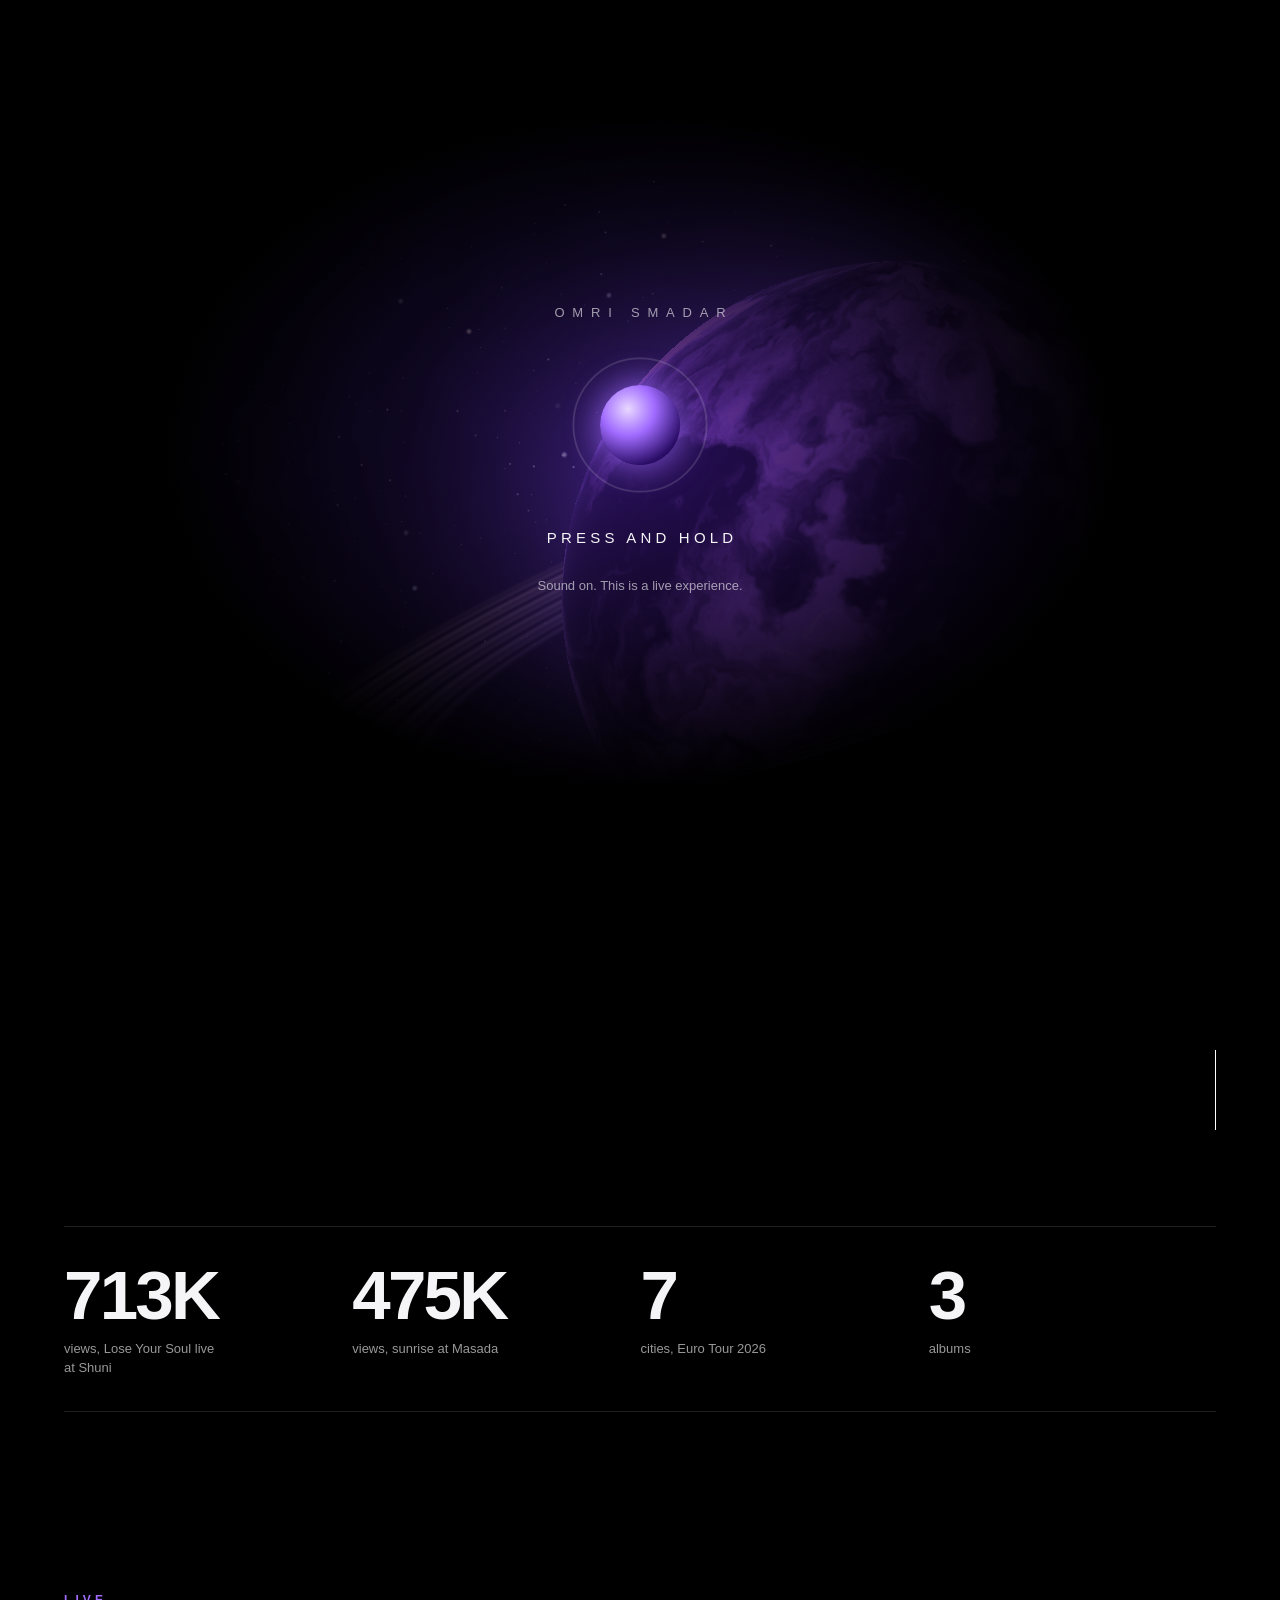
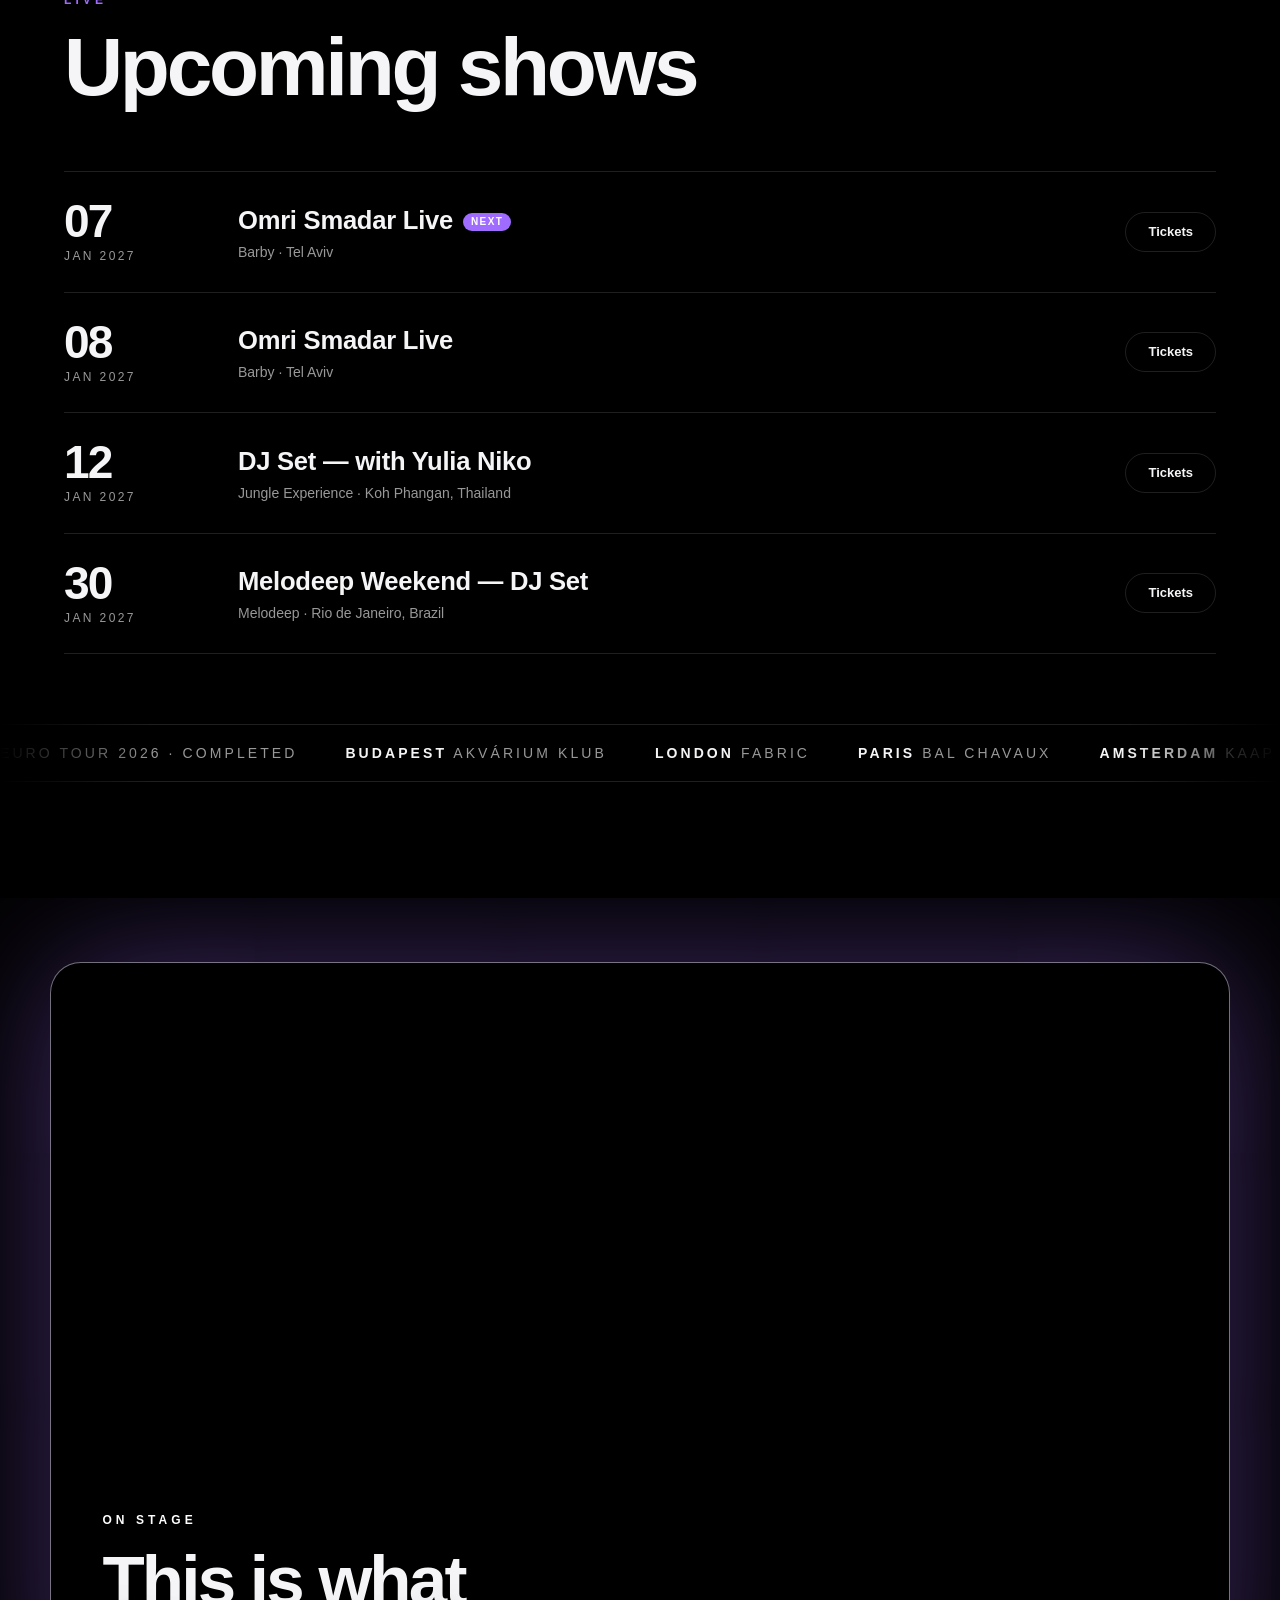
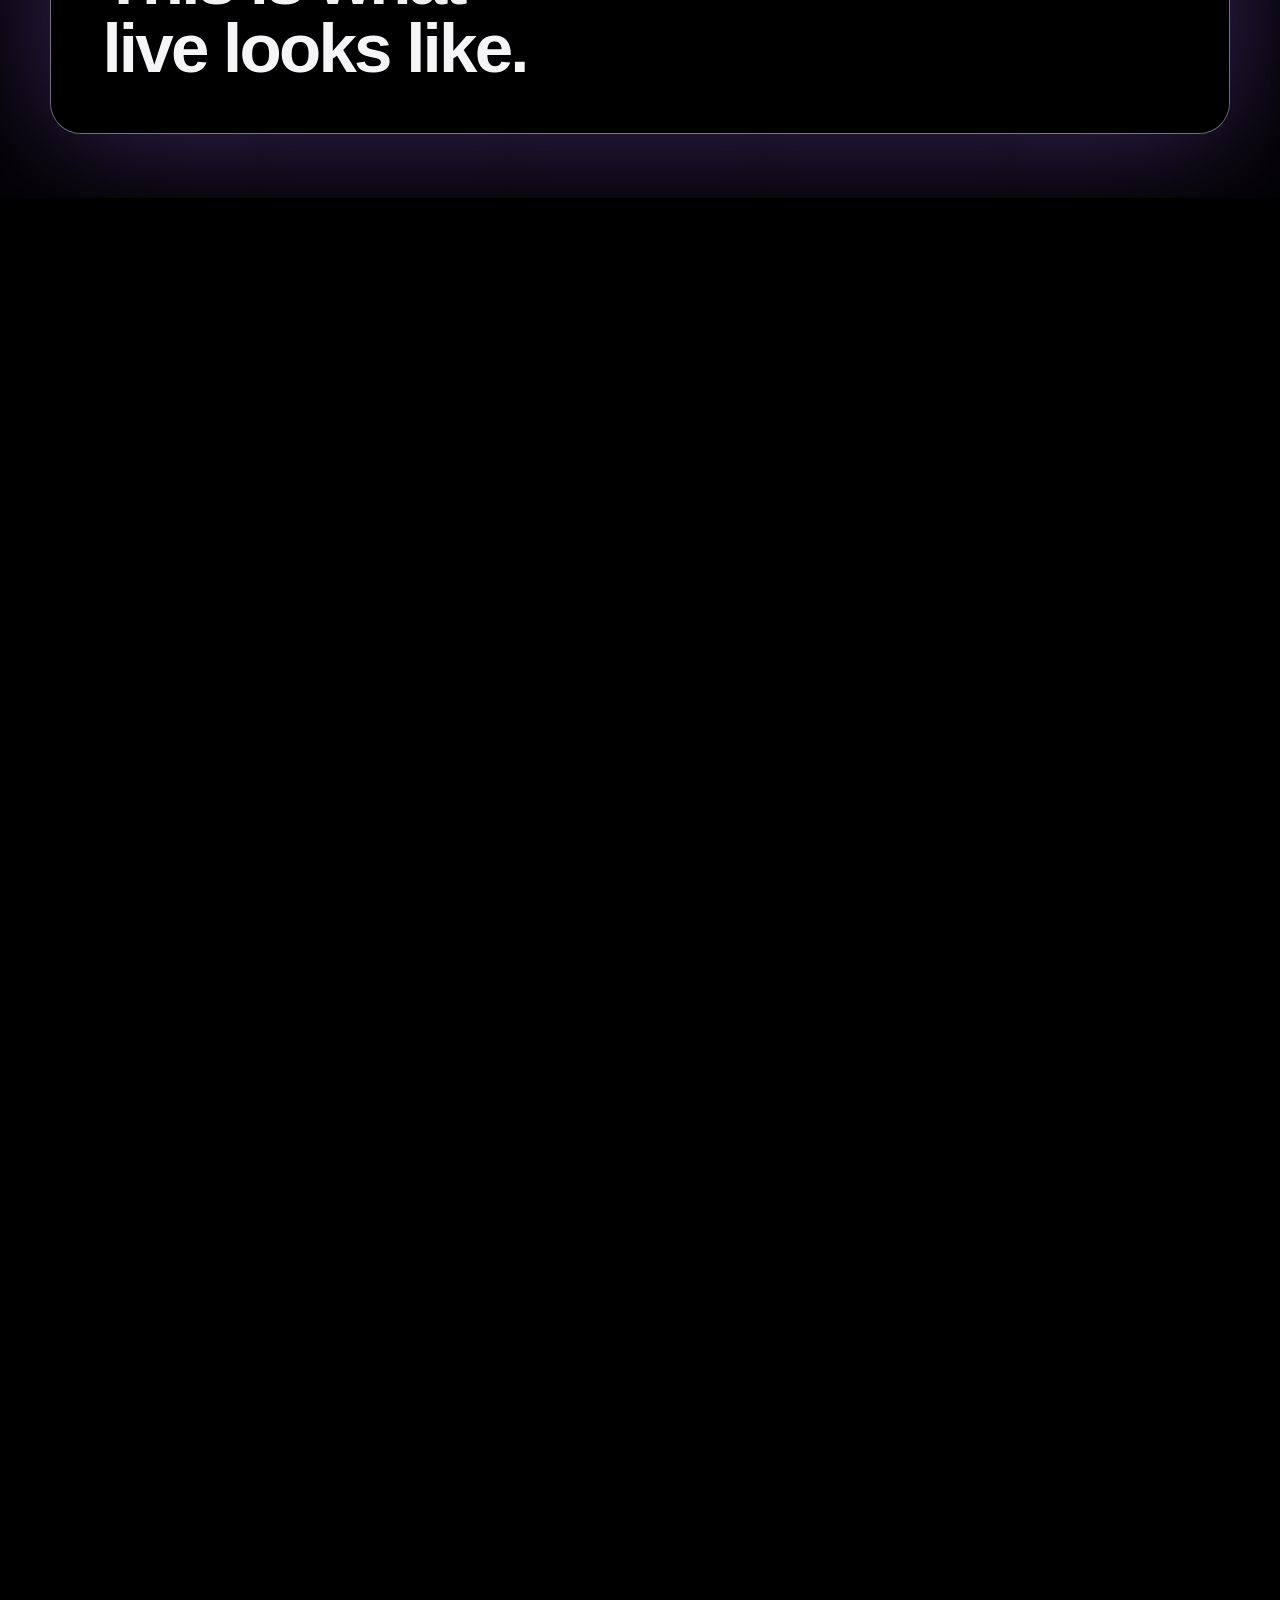
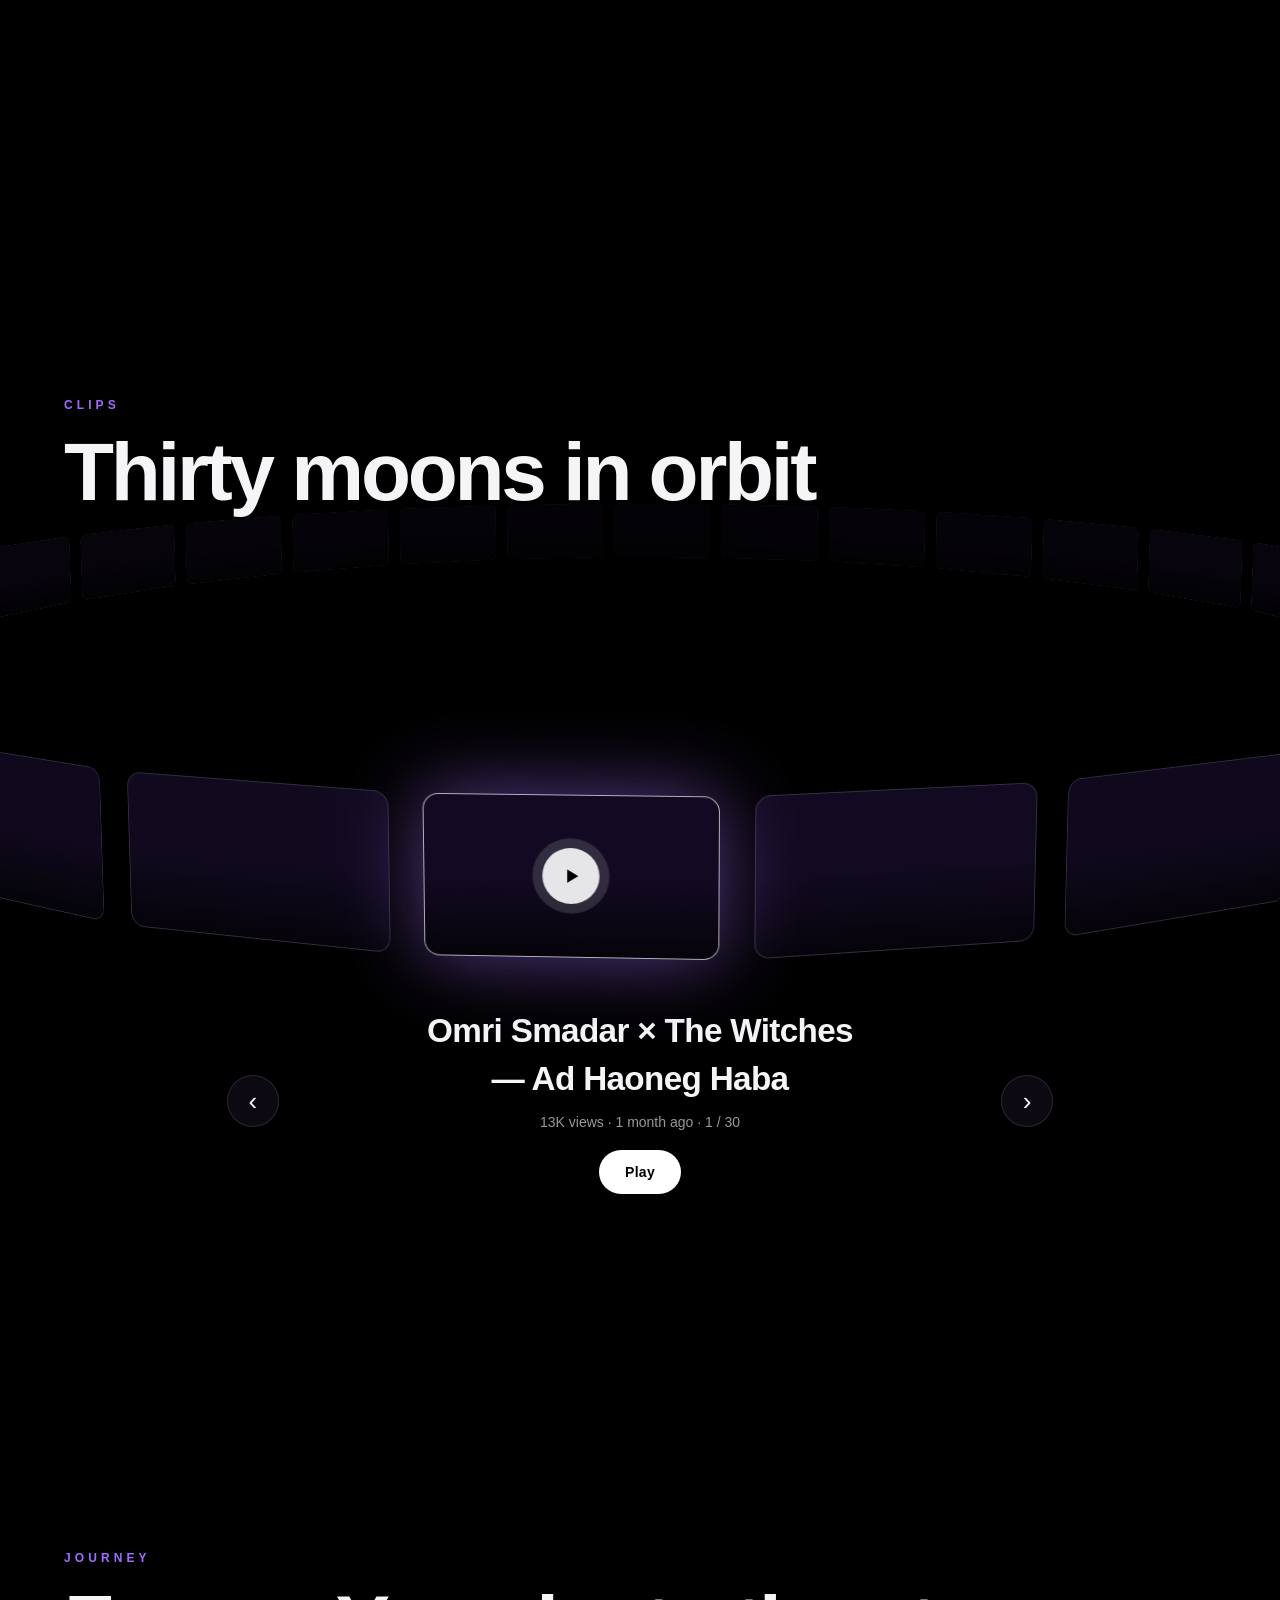
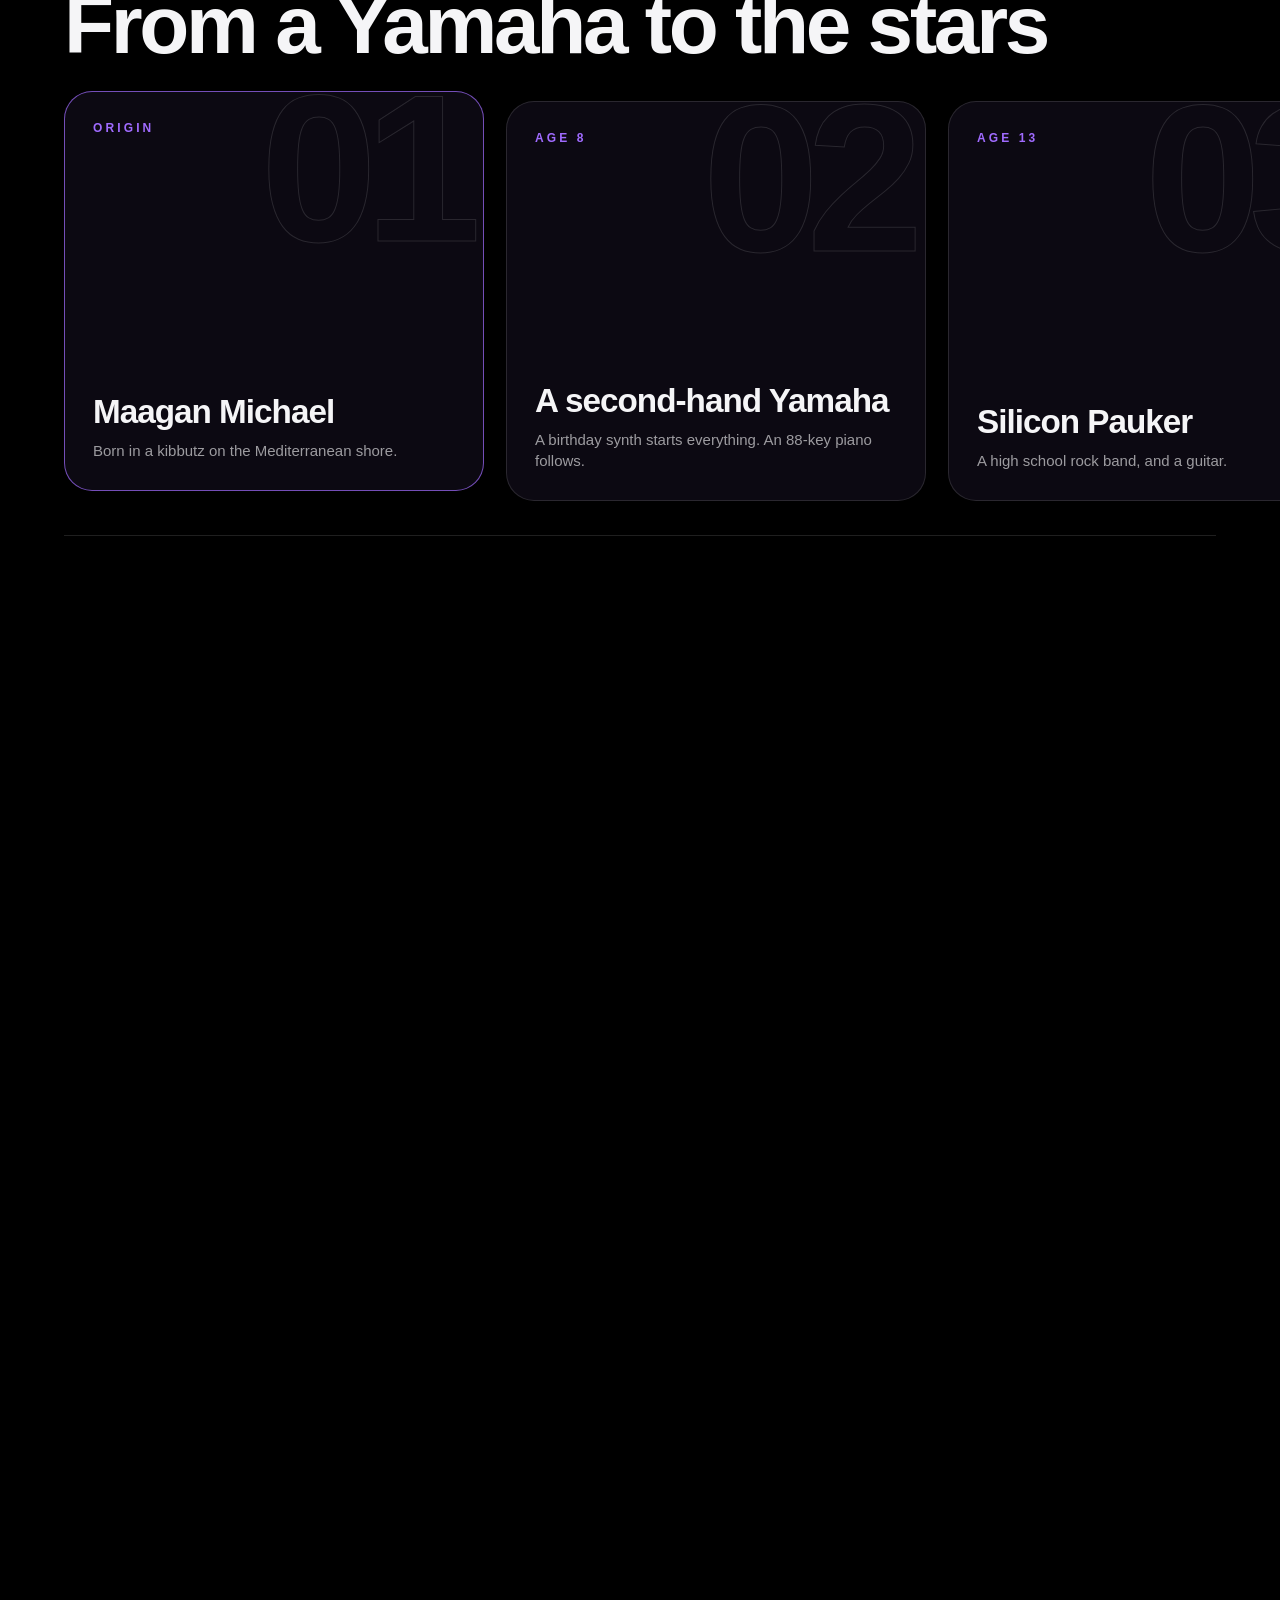
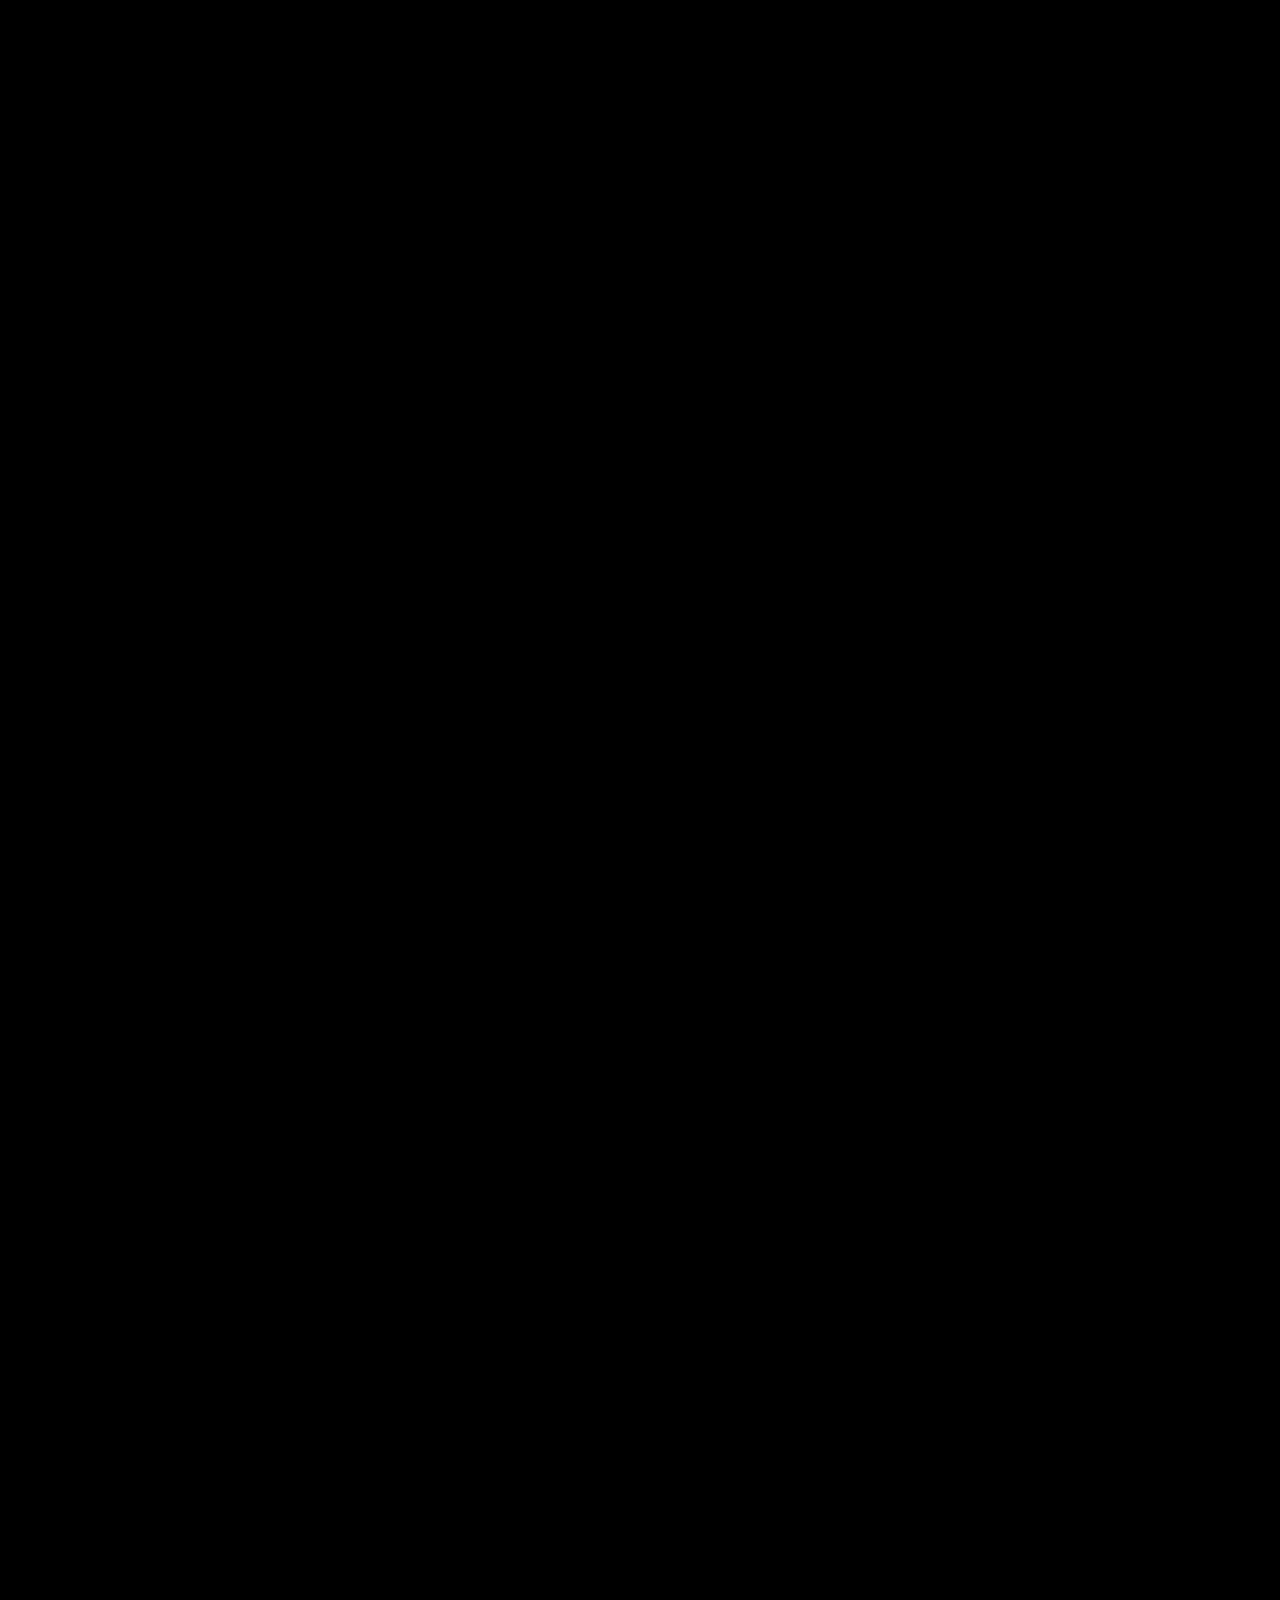
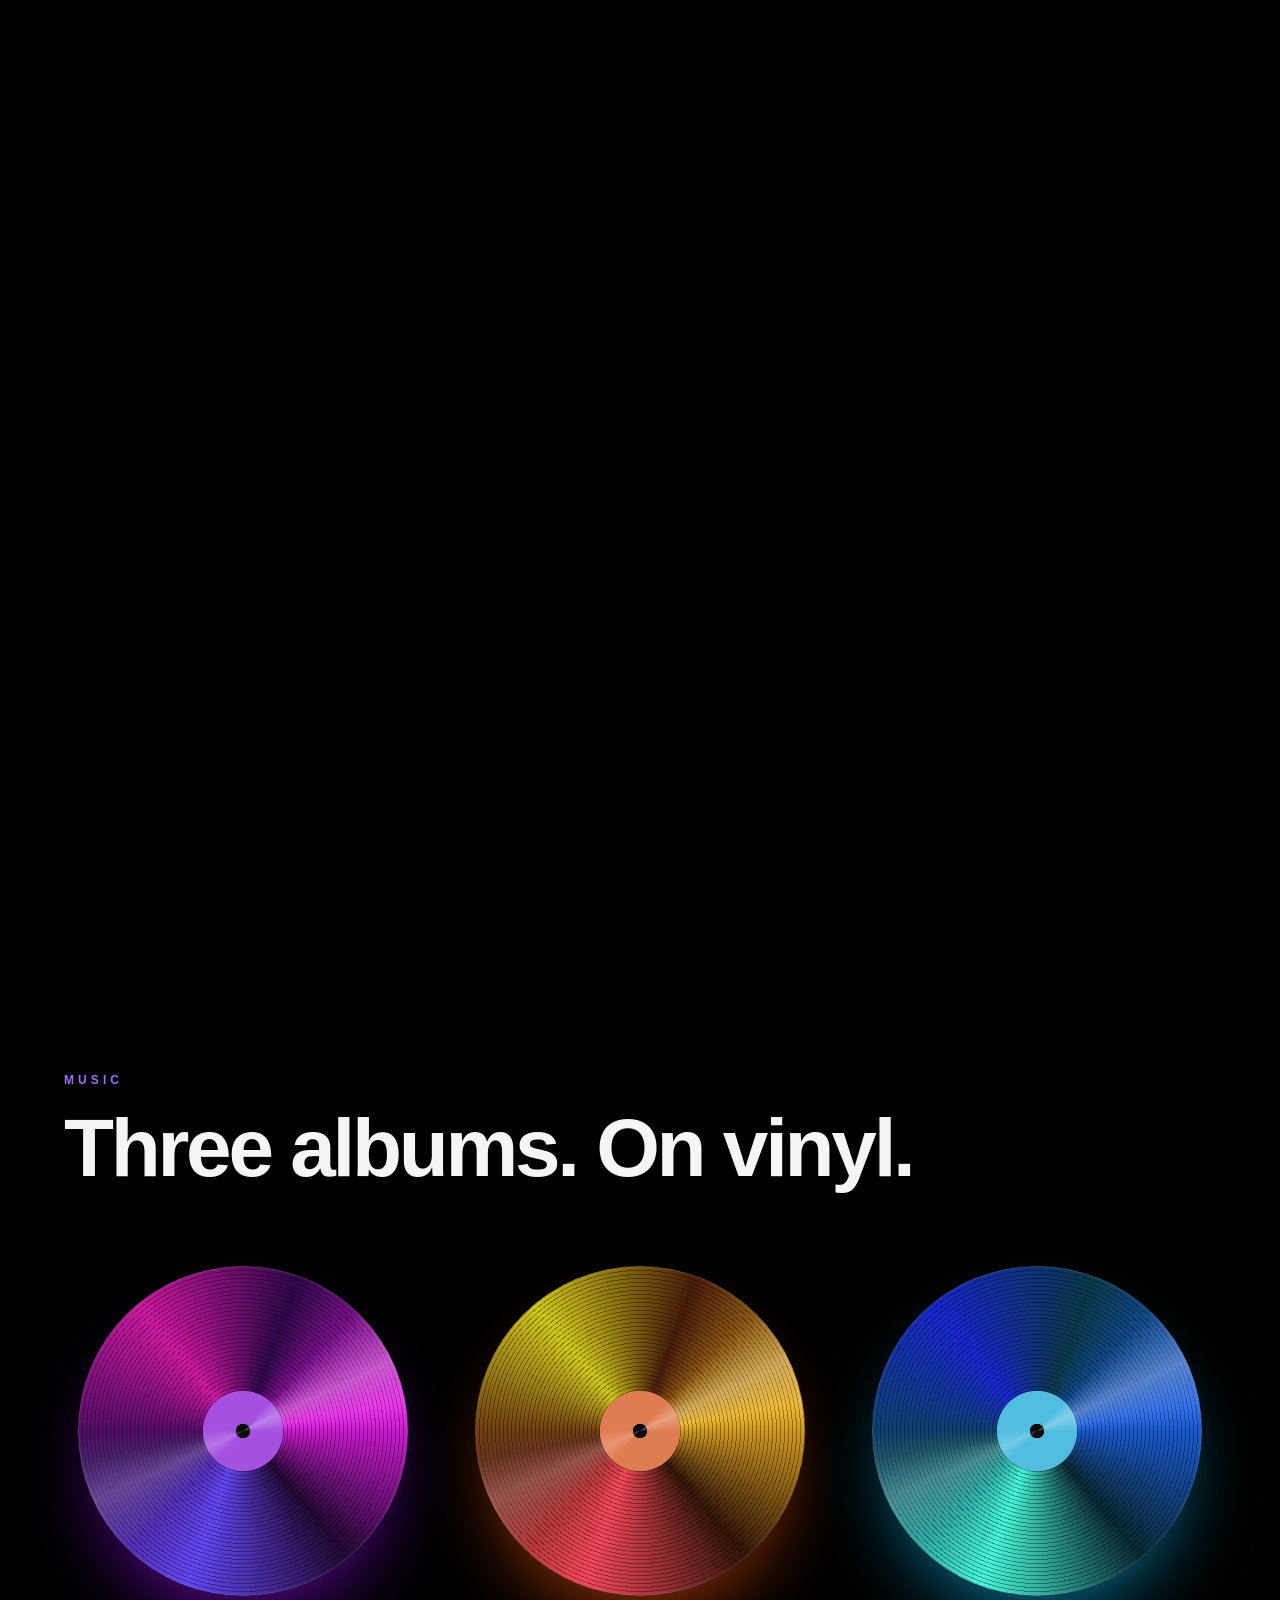
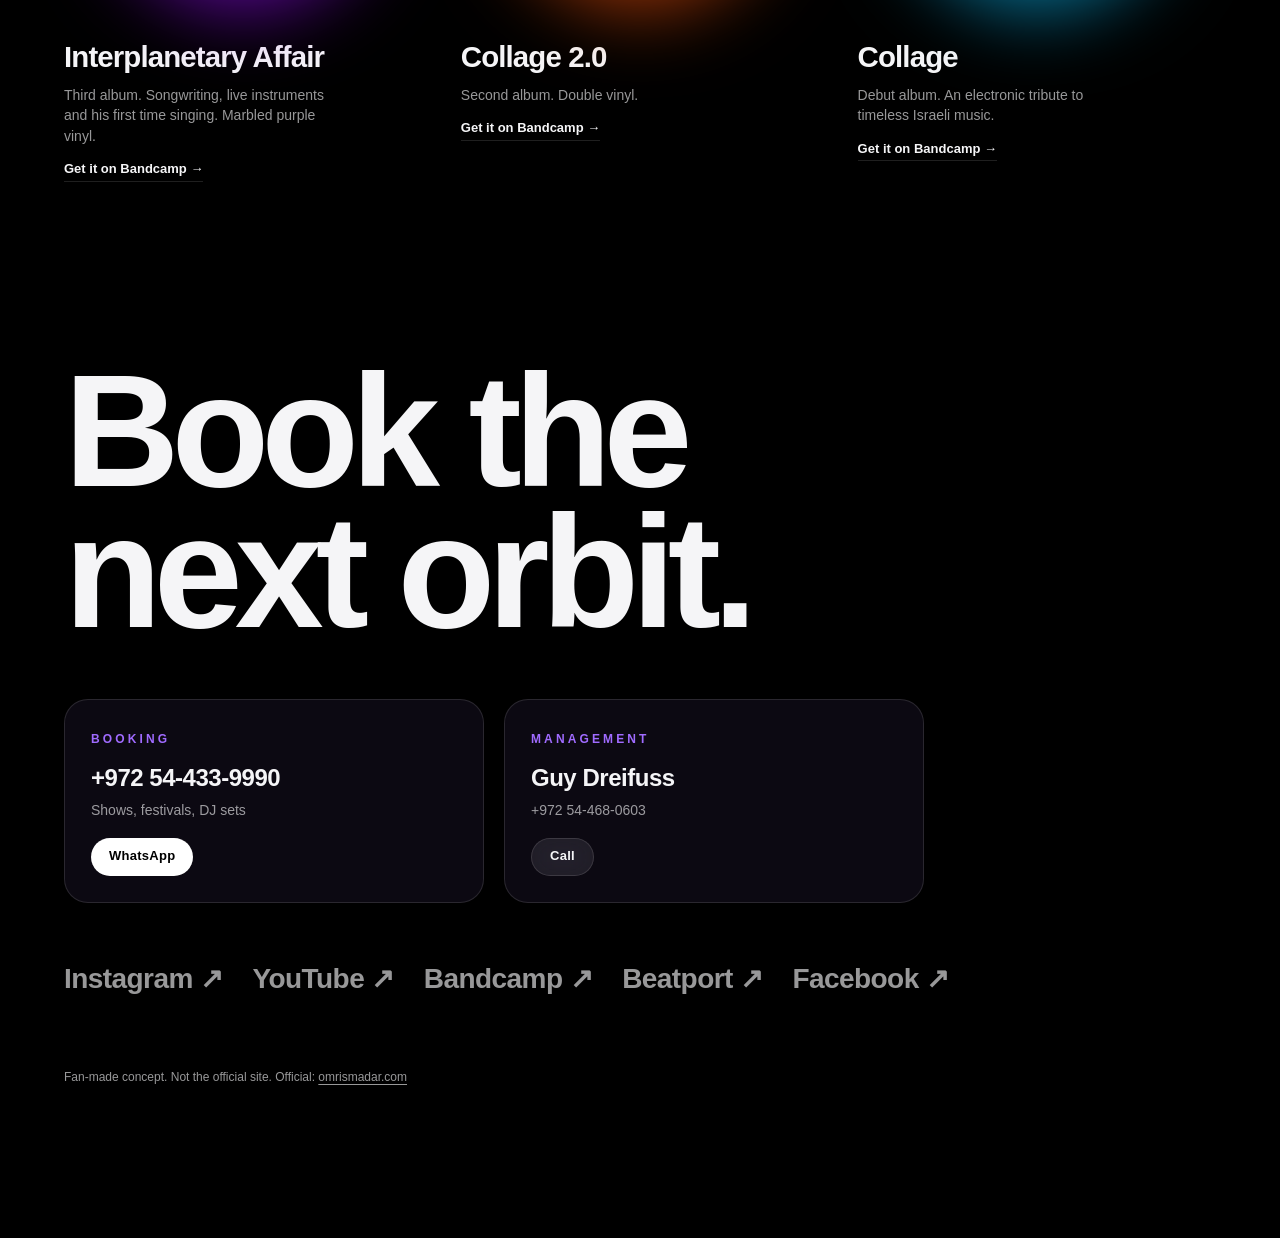
==== commit 564198c4: "Red synth above the bass line; delay pedal starts bypassed Co-Authored-By: Claude Fable 5.2 <noreply" ====
--- a/index.html
+++ b/index.html
@@ -119,32 +119,6 @@
         </div>
         </div>
         <p class="rig-note" id="pdRead"></p>
-        <div class="td" id="td" data-mod="td">
-          <div class="td-head">
-            <span class="td-brand"><b>OS-3-MO</b> Analog Bass Line Synthesizer</span>
-            <span class="td-wave" role="group" aria-label="Waveform"><button id="tdSaw" class="on" aria-label="Sawtooth">◿</button><button id="tdSqr" aria-label="Square">⊓</button></span>
-          </div>
-          <div class="td-row big">
-            <div class="td-k"><div class="knob sk" data-s="tune" role="slider" tabindex="0" aria-label="Tuning" aria-valuemin="0" aria-valuemax="100"><i></i></div><label>Tuning</label></div><div class="td-k"><div class="knob sk" data-s="cutoff" role="slider" tabindex="0" aria-label="Cutoff" aria-valuemin="0" aria-valuemax="100"><i></i></div><label>Cutoff</label></div><div class="td-k"><div class="knob sk" data-s="reso" role="slider" tabindex="0" aria-label="Resonance" aria-valuemin="0" aria-valuemax="100"><i></i></div><label>Resonance</label></div><div class="td-k"><div class="knob sk" data-s="env" role="slider" tabindex="0" aria-label="Env Mod" aria-valuemin="0" aria-valuemax="100"><i></i></div><label>Env Mod</label></div><div class="td-k"><div class="knob sk" data-s="decay" role="slider" tabindex="0" aria-label="Decay" aria-valuemin="0" aria-valuemax="100"><i></i></div><label>Decay</label></div><div class="td-k"><div class="knob sk" data-s="accent" role="slider" tabindex="0" aria-label="Accent" aria-valuemin="0" aria-valuemax="100"><i></i></div><label>Accent</label></div>
-          </div>
-          <div class="td-row mo">
-            <span class="td-tag">MO</span>
-            <div class="td-k s"><div class="knob sk" data-s="sub" role="slider" tabindex="0" aria-label="Sub Osc" aria-valuemin="0" aria-valuemax="100"><i></i></div><label>Sub Osc</label></div><div class="td-k s"><div class="knob sk" data-s="slide" role="slider" tabindex="0" aria-label="Slide Time" aria-valuemin="0" aria-valuemax="100"><i></i></div><label>Slide Time</label></div><div class="td-k s"><div class="knob sk" data-s="attack" role="slider" tabindex="0" aria-label="Soft Attack" aria-valuemin="0" aria-valuemax="100"><i></i></div><label>Soft Attack</label></div><div class="td-k s"><div class="knob sk" data-s="adecay" role="slider" tabindex="0" aria-label="Accent Decay" aria-valuemin="0" aria-valuemax="100"><i></i></div><label>Accent Decay</label></div><div class="td-k s"><div class="knob sk" data-s="fm" role="slider" tabindex="0" aria-label="Filter FM" aria-valuemin="0" aria-valuemax="100"><i></i></div><label>Filter FM</label></div><div class="td-k s"><div class="knob sk" data-s="muff" role="slider" tabindex="0" aria-label="Muffler" aria-valuemin="0" aria-valuemax="100"><i></i></div><label>Muffler</label></div><div class="td-k s"><div class="knob sk" data-s="drive" role="slider" tabindex="0" aria-label="Overdrive" aria-valuemin="0" aria-valuemax="100"><i></i></div><label>Overdrive</label></div><div class="td-k s"><div class="knob sk" data-s="vol" role="slider" tabindex="0" aria-label="Volume" aria-valuemin="0" aria-valuemax="100"><i></i></div><label>Volume</label></div>
-          </div>
-          <div class="td-steps" id="tdSteps" role="group" aria-label="Sequencer steps"></div>
-          <div class="td-ctl">
-            <div class="td-btns">
-              <button id="tdRun" class="run" aria-pressed="false">Run<br>Stop</button>
-              <button class="pt on" data-p="0">1</button><button class="pt" data-p="1">2</button><button class="pt" data-p="2">3</button><button class="pt" data-p="3">4</button>
-              <button id="tdRnd" title="Random pattern">Rnd</button><button id="tdClr" title="Clear pattern">Clr</button>
-            </div>
-            <div class="td-keys" id="tdKeys" role="group" aria-label="Note for the selected step"><button class="wk" data-n="0">C</button><button class="bk" data-n="1">C#</button><button class="wk" data-n="2">D</button><button class="bk" data-n="3">D#</button><button class="wk" data-n="4">E</button><button class="wk" data-n="5">F</button><button class="bk" data-n="6">F#</button><button class="wk" data-n="7">G</button><button class="bk" data-n="8">G#</button><button class="wk" data-n="9">A</button><button class="bk" data-n="10">A#</button><button class="wk" data-n="11">B</button><button class="wk" data-n="12">C</button></div>
-            <div class="td-btns">
-              <button id="tdDown" class="tg">Down</button><button id="tdUp" class="tg">Up</button><button id="tdAcc" class="tg">Accent</button><button id="tdSlide" class="tg">Slide</button><button id="tdRest" class="tg">Rest</button>
-            </div>
-          </div>
-          <p class="td-read" id="tdRead"></p>
-        </div>
         <div class="ms" id="ms" data-mod="ms">
           <div class="ms-head"><span class="ms-read" id="msRead"></span><span class="ms-brand">Analog Synthesizer <b>OS-101</b></span></div>
           <div class="ms-panel">
@@ -170,6 +144,32 @@
             <div class="ms-bend"><input type="range" id="msBend" min="-100" max="100" value="0" aria-label="Pitch bender"><span>Bender</span></div>
             <div class="ms-keys" id="msKeys" role="group" aria-label="Keyboard"></div>
           </div>
+        </div>
+        <div class="td" id="td" data-mod="td">
+          <div class="td-head">
+            <span class="td-brand"><b>OS-3-MO</b> Analog Bass Line Synthesizer</span>
+            <span class="td-wave" role="group" aria-label="Waveform"><button id="tdSaw" class="on" aria-label="Sawtooth">◿</button><button id="tdSqr" aria-label="Square">⊓</button></span>
+          </div>
+          <div class="td-row big">
+            <div class="td-k"><div class="knob sk" data-s="tune" role="slider" tabindex="0" aria-label="Tuning" aria-valuemin="0" aria-valuemax="100"><i></i></div><label>Tuning</label></div><div class="td-k"><div class="knob sk" data-s="cutoff" role="slider" tabindex="0" aria-label="Cutoff" aria-valuemin="0" aria-valuemax="100"><i></i></div><label>Cutoff</label></div><div class="td-k"><div class="knob sk" data-s="reso" role="slider" tabindex="0" aria-label="Resonance" aria-valuemin="0" aria-valuemax="100"><i></i></div><label>Resonance</label></div><div class="td-k"><div class="knob sk" data-s="env" role="slider" tabindex="0" aria-label="Env Mod" aria-valuemin="0" aria-valuemax="100"><i></i></div><label>Env Mod</label></div><div class="td-k"><div class="knob sk" data-s="decay" role="slider" tabindex="0" aria-label="Decay" aria-valuemin="0" aria-valuemax="100"><i></i></div><label>Decay</label></div><div class="td-k"><div class="knob sk" data-s="accent" role="slider" tabindex="0" aria-label="Accent" aria-valuemin="0" aria-valuemax="100"><i></i></div><label>Accent</label></div>
+          </div>
+          <div class="td-row mo">
+            <span class="td-tag">MO</span>
+            <div class="td-k s"><div class="knob sk" data-s="sub" role="slider" tabindex="0" aria-label="Sub Osc" aria-valuemin="0" aria-valuemax="100"><i></i></div><label>Sub Osc</label></div><div class="td-k s"><div class="knob sk" data-s="slide" role="slider" tabindex="0" aria-label="Slide Time" aria-valuemin="0" aria-valuemax="100"><i></i></div><label>Slide Time</label></div><div class="td-k s"><div class="knob sk" data-s="attack" role="slider" tabindex="0" aria-label="Soft Attack" aria-valuemin="0" aria-valuemax="100"><i></i></div><label>Soft Attack</label></div><div class="td-k s"><div class="knob sk" data-s="adecay" role="slider" tabindex="0" aria-label="Accent Decay" aria-valuemin="0" aria-valuemax="100"><i></i></div><label>Accent Decay</label></div><div class="td-k s"><div class="knob sk" data-s="fm" role="slider" tabindex="0" aria-label="Filter FM" aria-valuemin="0" aria-valuemax="100"><i></i></div><label>Filter FM</label></div><div class="td-k s"><div class="knob sk" data-s="muff" role="slider" tabindex="0" aria-label="Muffler" aria-valuemin="0" aria-valuemax="100"><i></i></div><label>Muffler</label></div><div class="td-k s"><div class="knob sk" data-s="drive" role="slider" tabindex="0" aria-label="Overdrive" aria-valuemin="0" aria-valuemax="100"><i></i></div><label>Overdrive</label></div><div class="td-k s"><div class="knob sk" data-s="vol" role="slider" tabindex="0" aria-label="Volume" aria-valuemin="0" aria-valuemax="100"><i></i></div><label>Volume</label></div>
+          </div>
+          <div class="td-steps" id="tdSteps" role="group" aria-label="Sequencer steps"></div>
+          <div class="td-ctl">
+            <div class="td-btns">
+              <button id="tdRun" class="run" aria-pressed="false">Run<br>Stop</button>
+              <button class="pt on" data-p="0">1</button><button class="pt" data-p="1">2</button><button class="pt" data-p="2">3</button><button class="pt" data-p="3">4</button>
+              <button id="tdRnd" title="Random pattern">Rnd</button><button id="tdClr" title="Clear pattern">Clr</button>
+            </div>
+            <div class="td-keys" id="tdKeys" role="group" aria-label="Note for the selected step"><button class="wk" data-n="0">C</button><button class="bk" data-n="1">C#</button><button class="wk" data-n="2">D</button><button class="bk" data-n="3">D#</button><button class="wk" data-n="4">E</button><button class="wk" data-n="5">F</button><button class="bk" data-n="6">F#</button><button class="wk" data-n="7">G</button><button class="bk" data-n="8">G#</button><button class="wk" data-n="9">A</button><button class="bk" data-n="10">A#</button><button class="wk" data-n="11">B</button><button class="wk" data-n="12">C</button></div>
+            <div class="td-btns">
+              <button id="tdDown" class="tg">Down</button><button id="tdUp" class="tg">Up</button><button id="tdAcc" class="tg">Accent</button><button id="tdSlide" class="tg">Slide</button><button id="tdRest" class="tg">Rest</button>
+            </div>
+          </div>
+          <p class="td-read" id="tdRead"></p>
         </div>
       </div>
     </div>
--- a/styles.css
+++ b/styles.css
@@ -90,6 +90,7 @@
 .eyebrow { font-size: 12px; letter-spacing: .34em; text-transform: uppercase; color: var(--violet); font-weight: 600; margin-bottom: 18px; }
 .hero-title { font-size: clamp(56px, 16.4vw, 300px); font-weight: 700; line-height: .86; letter-spacing: -.045em; margin-left: -.04em; }
 .hero-title .line { display: block; overflow: hidden; padding-bottom: .04em; white-space: nowrap; }
+.hero-title .line:first-child { font-size: 1.5em; } /* OMRI is the big word */
 .hero-title .ch { display: inline-block; transform: translateY(110%) rotate(8deg); transition: transform 1.3s var(--ease); transition-delay: calc(var(--i) * 55ms + 250ms); will-change: transform; }
 .launched .hero-title .ch { transform: none; }
 .hero-title .line:nth-child(2) .ch { color: transparent; background: linear-gradient(180deg, #fff 18%, #b68cff 70%, #6a3df0 115%); -webkit-background-clip: text; background-clip: text; }
@@ -109,13 +110,14 @@
 @keyframes cue { from { translate: 0 -100%; } to { translate: 0 100%; } }
 
 /* title on the left, DJ rig on the right */
-.hero-stage { display: flex; align-items: flex-end; justify-content: space-between; gap: 3vw; }
+.hero-stage { display: flex; align-items: flex-start; justify-content: space-between; gap: 3vw; }
 .title-col { flex: 1; min-width: 0; display: flex; flex-direction: column; }
-@media (min-width: 1100px) { .hero-title { font-size: clamp(56px, 11.2vw, 220px); } }
+@media (min-width: 1100px) { .hero-title { font-size: clamp(56px, 12.6vw, 250px); } }
+@media (min-width: 1100px) { .title-col { padding-top: calc(3.7 * clamp(11px, .9vw, 15px)); } } /* skip the transport strip: the name lines up with the first row of gear */
 @media (max-width: 1099px) { .hero-stage { flex-direction: column; align-items: flex-start; gap: 26px; } }
 
 /* ---------- Sound rig: transport strip + delay pedal. Sized in em so the whole rig scales. ---------- */
-.rig { position: relative; flex: none; display: flex; flex-direction: column; gap: .6em; width: 39em; font-size: clamp(11px, .98vw, 16px); opacity: 0; transform: translateY(20px); transition: opacity 1.2s var(--ease) 1.4s, transform 1.2s var(--ease) 1.4s; user-select: none; -webkit-user-select: none; }
+.rig { position: relative; flex: none; display: flex; flex-direction: column; gap: .6em; width: 39em; font-size: clamp(11px, .9vw, 15px); opacity: 0; transform: translateY(20px); transition: opacity 1.2s var(--ease) 1.4s, transform 1.2s var(--ease) 1.4s; user-select: none; -webkit-user-select: none; }
 .launched .rig { opacity: 1; transform: none; }
 .rig button { font-family: inherit; }
 .rig-note { font: 600 10.5px/1.4 ui-monospace, "SF Mono", Menlo, monospace; letter-spacing: .04em; color: var(--dim); text-align: center; min-height: 2.8em; }
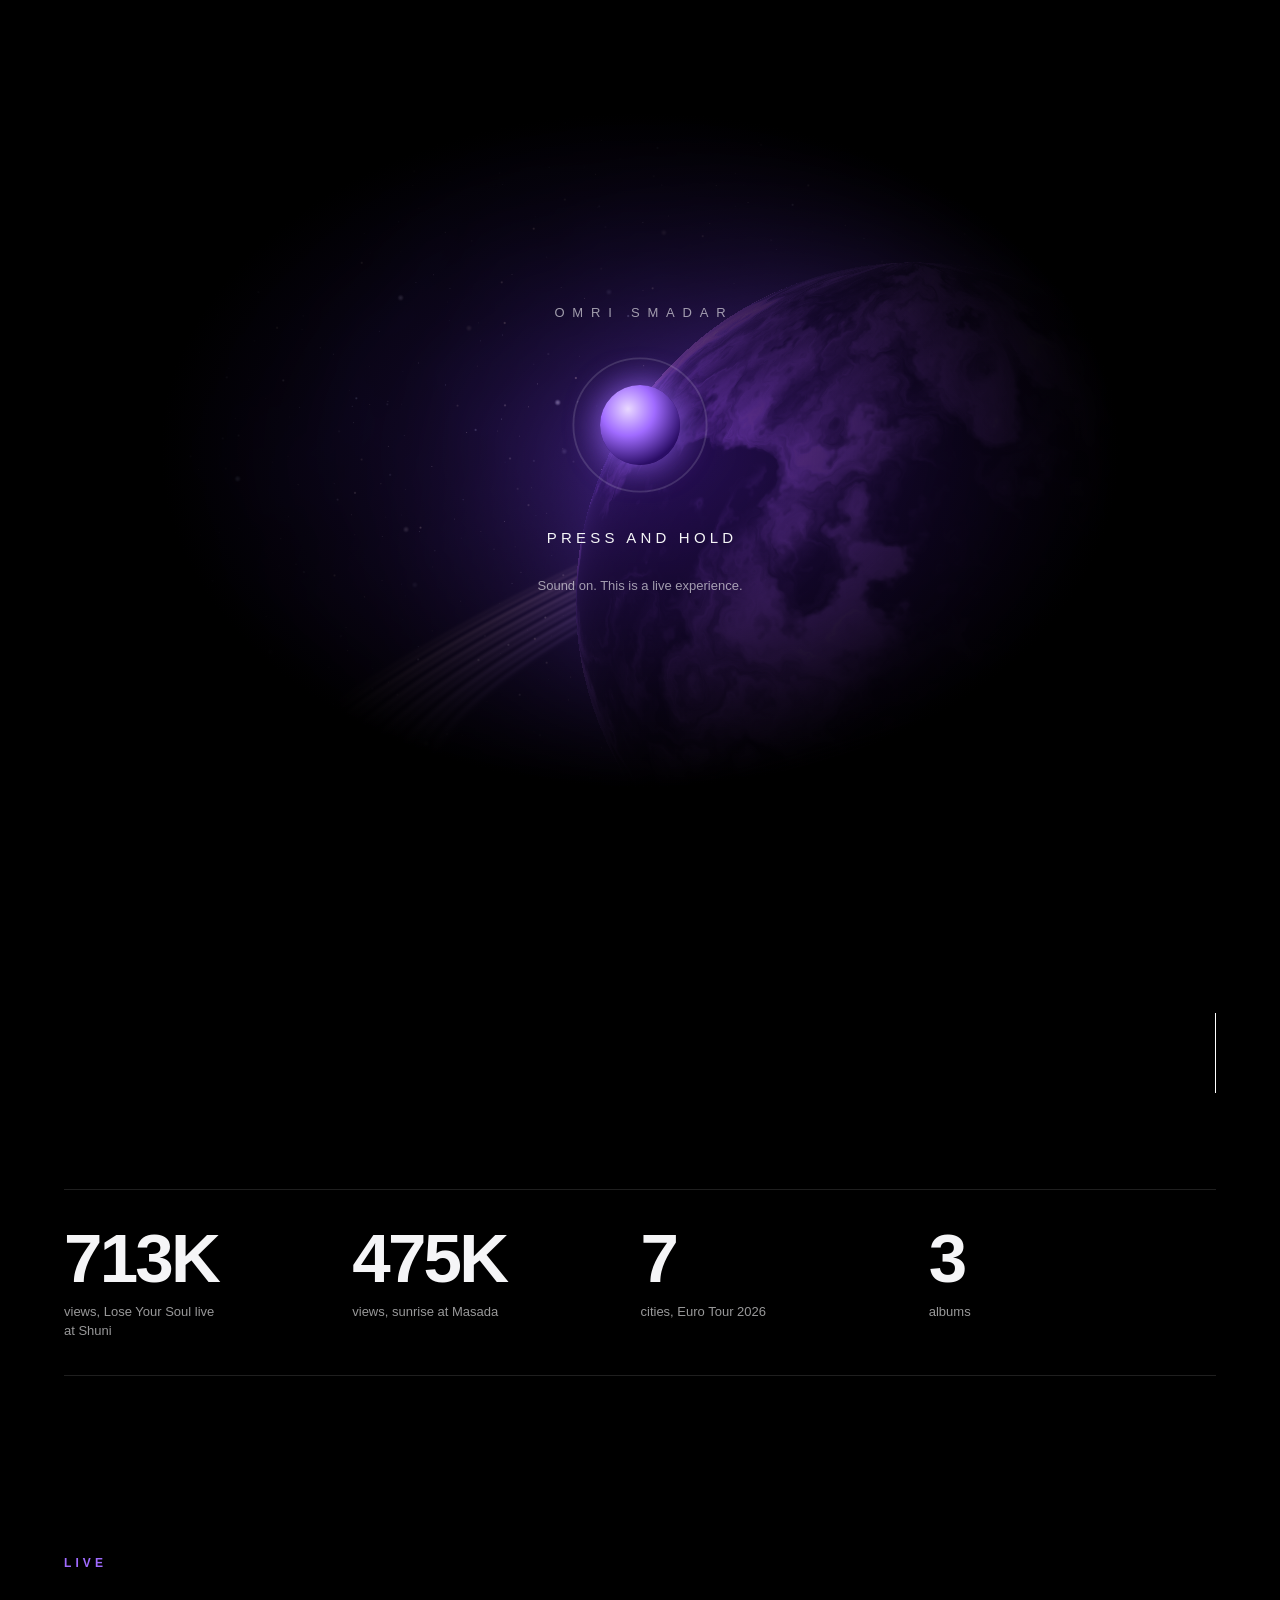
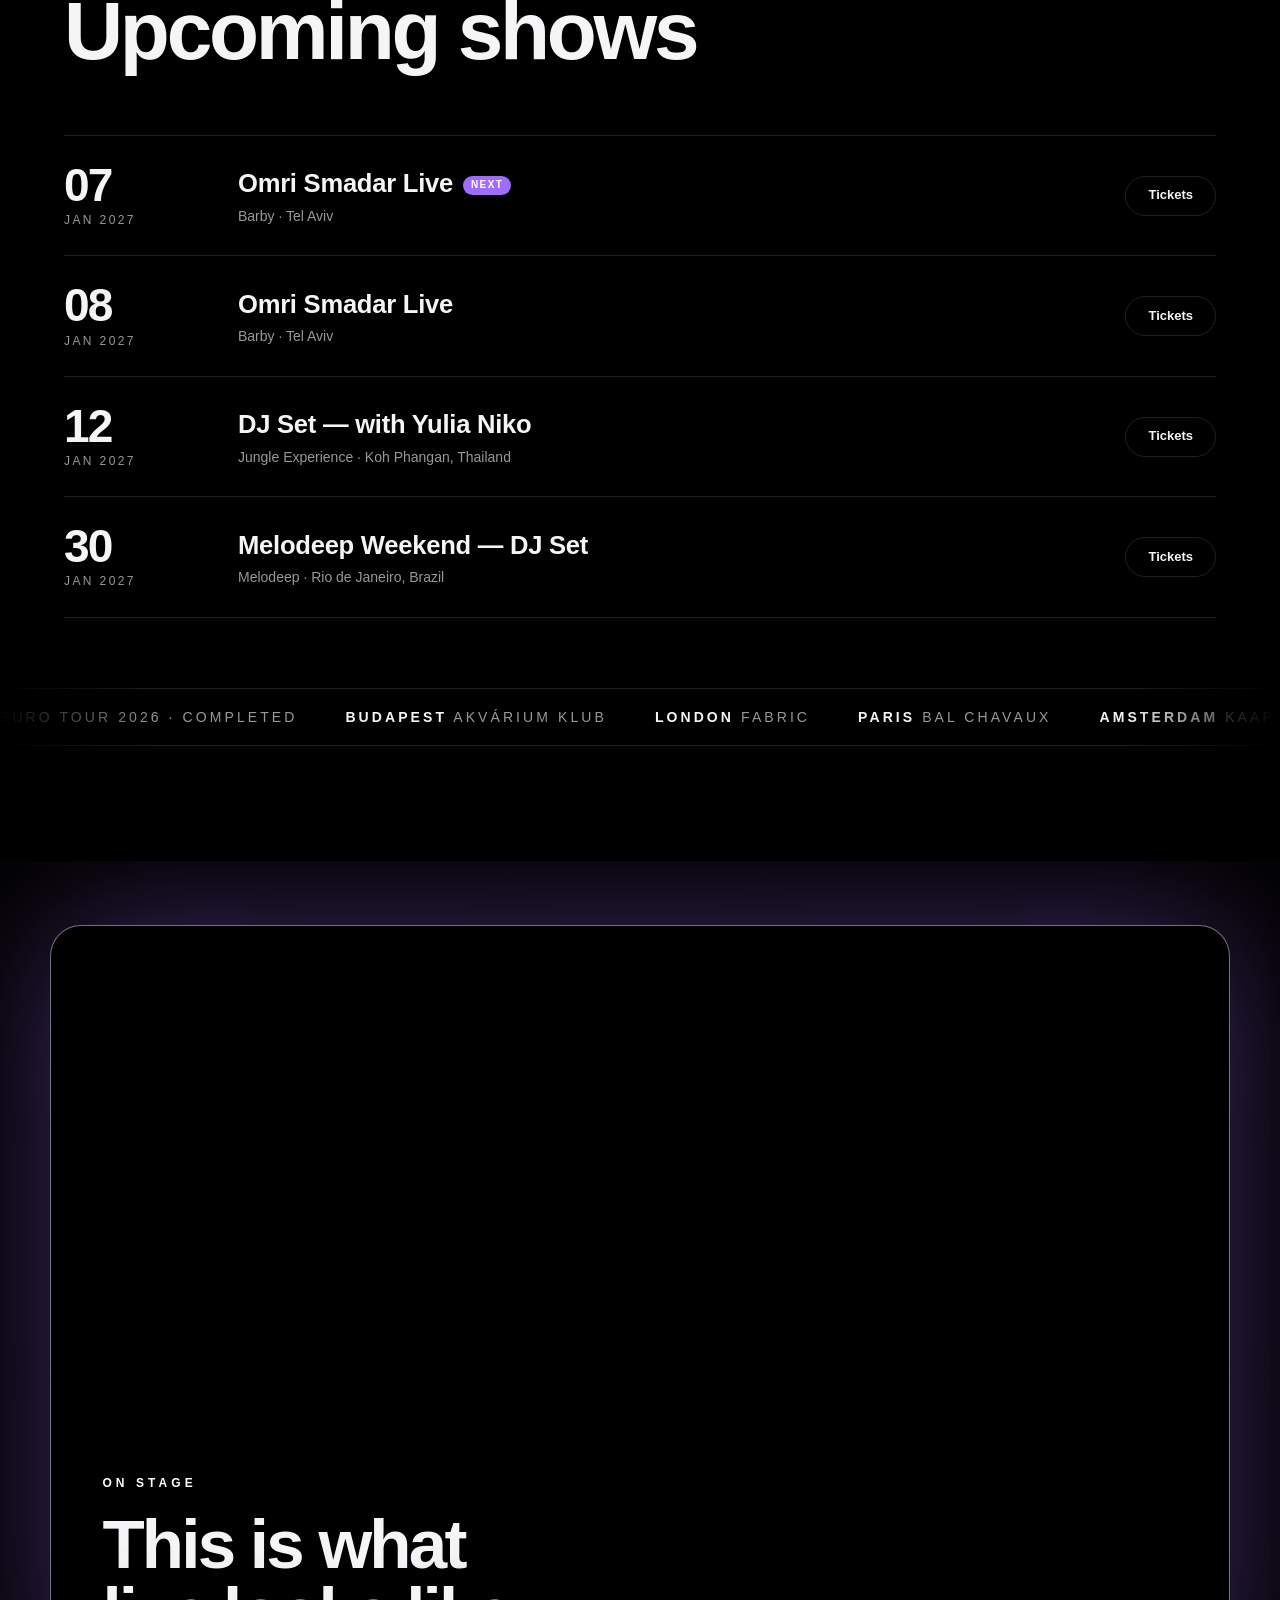
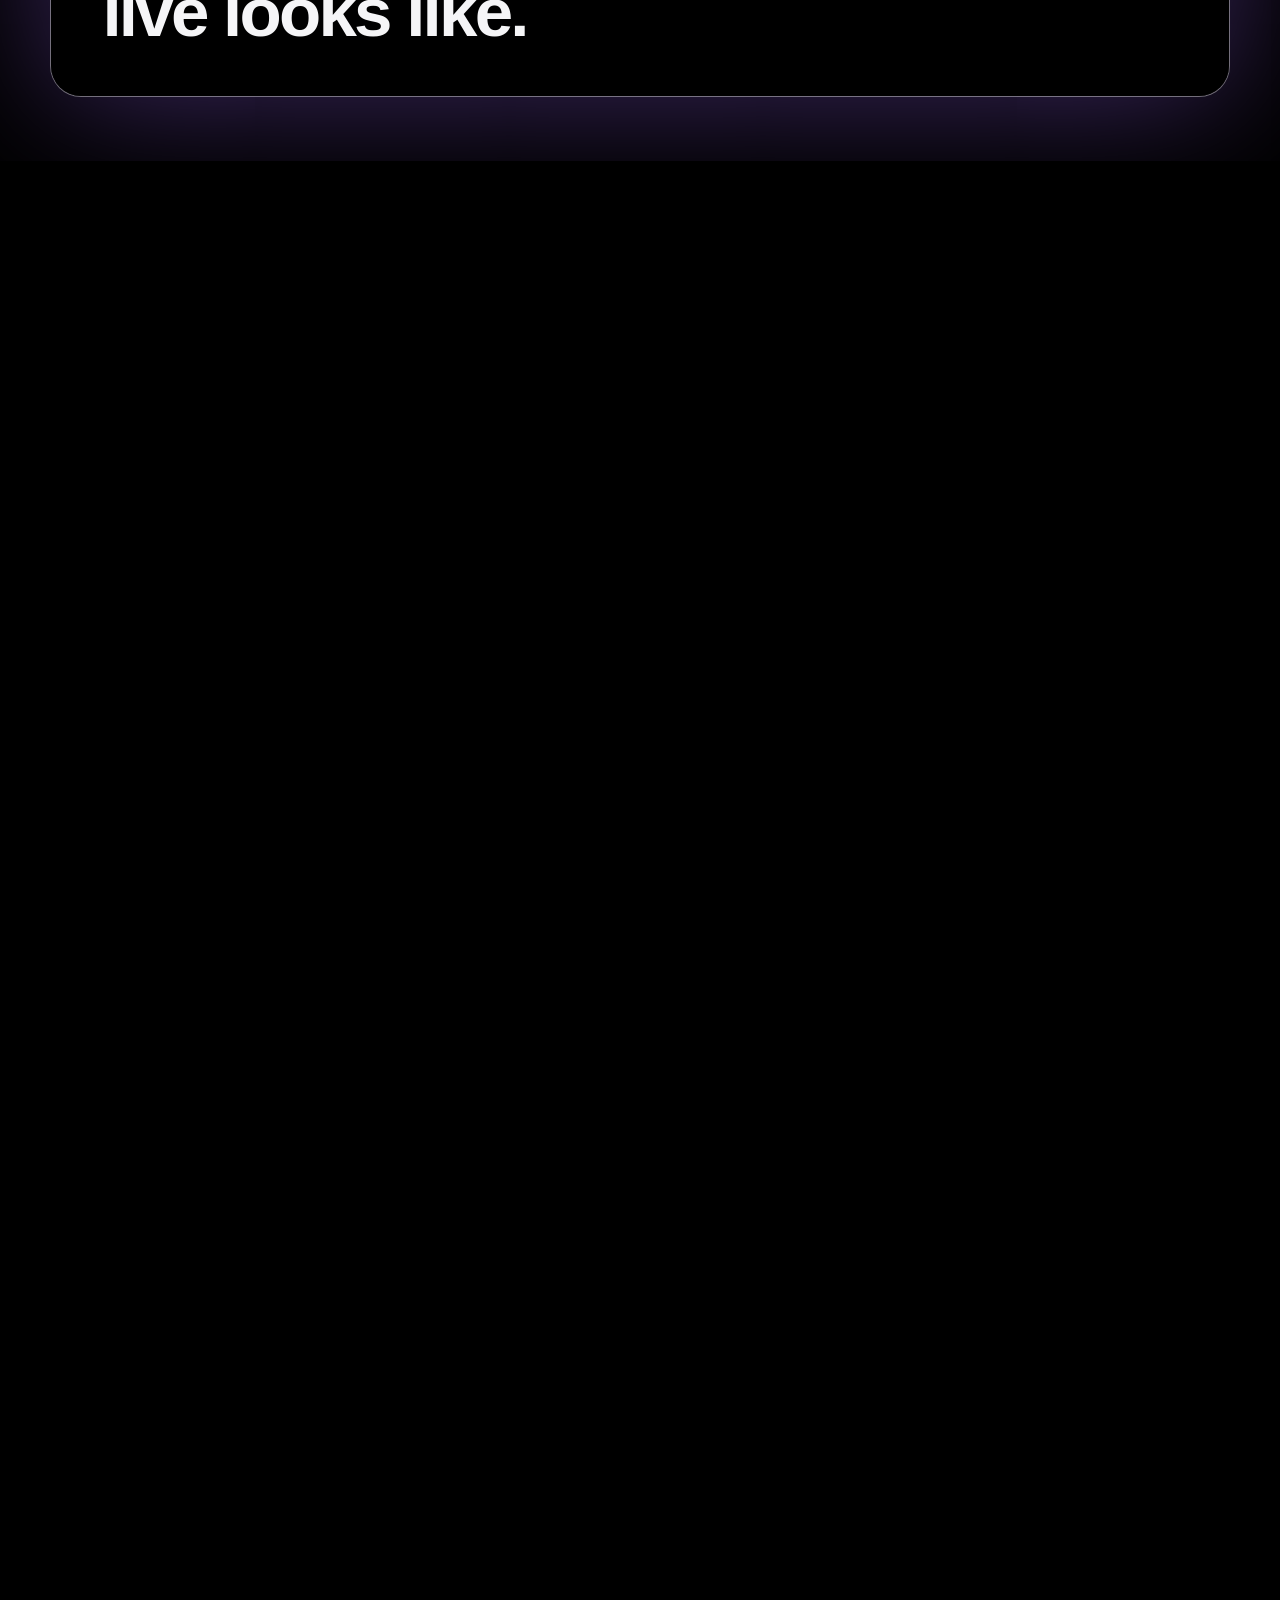
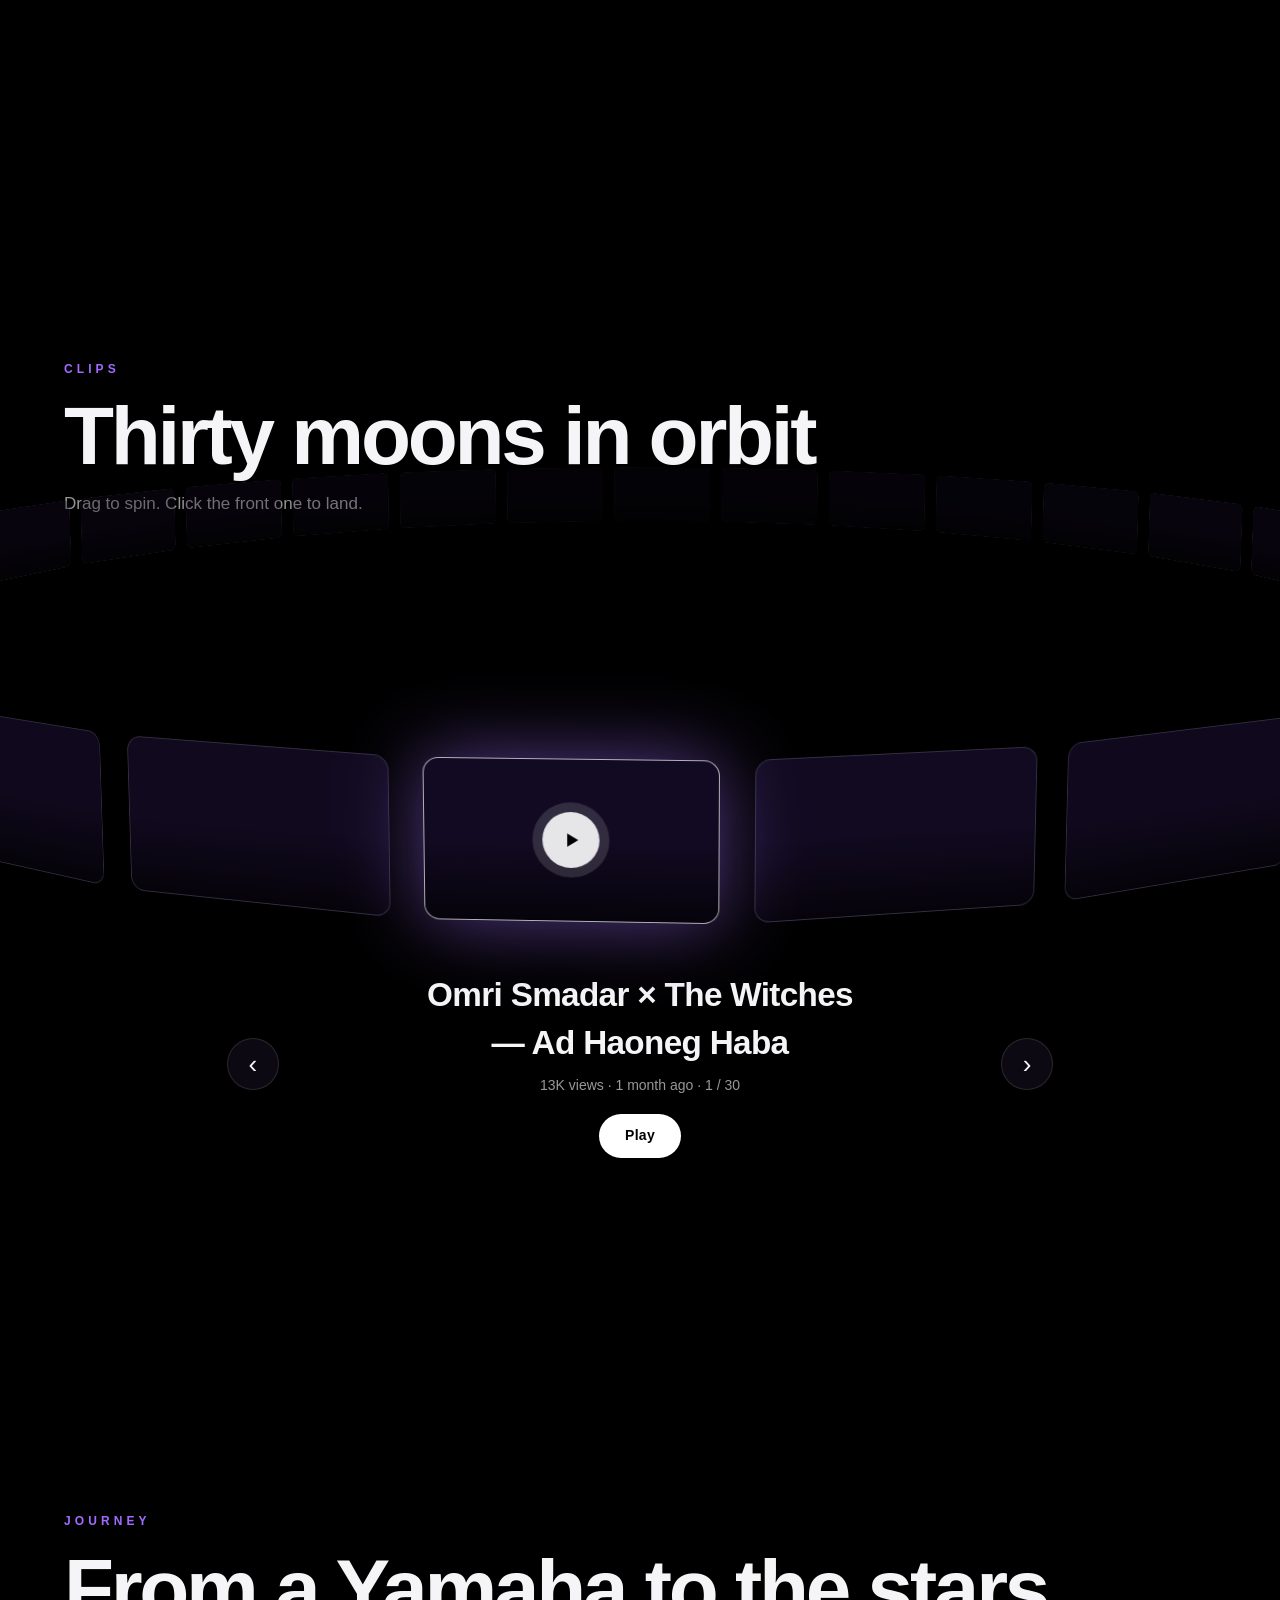
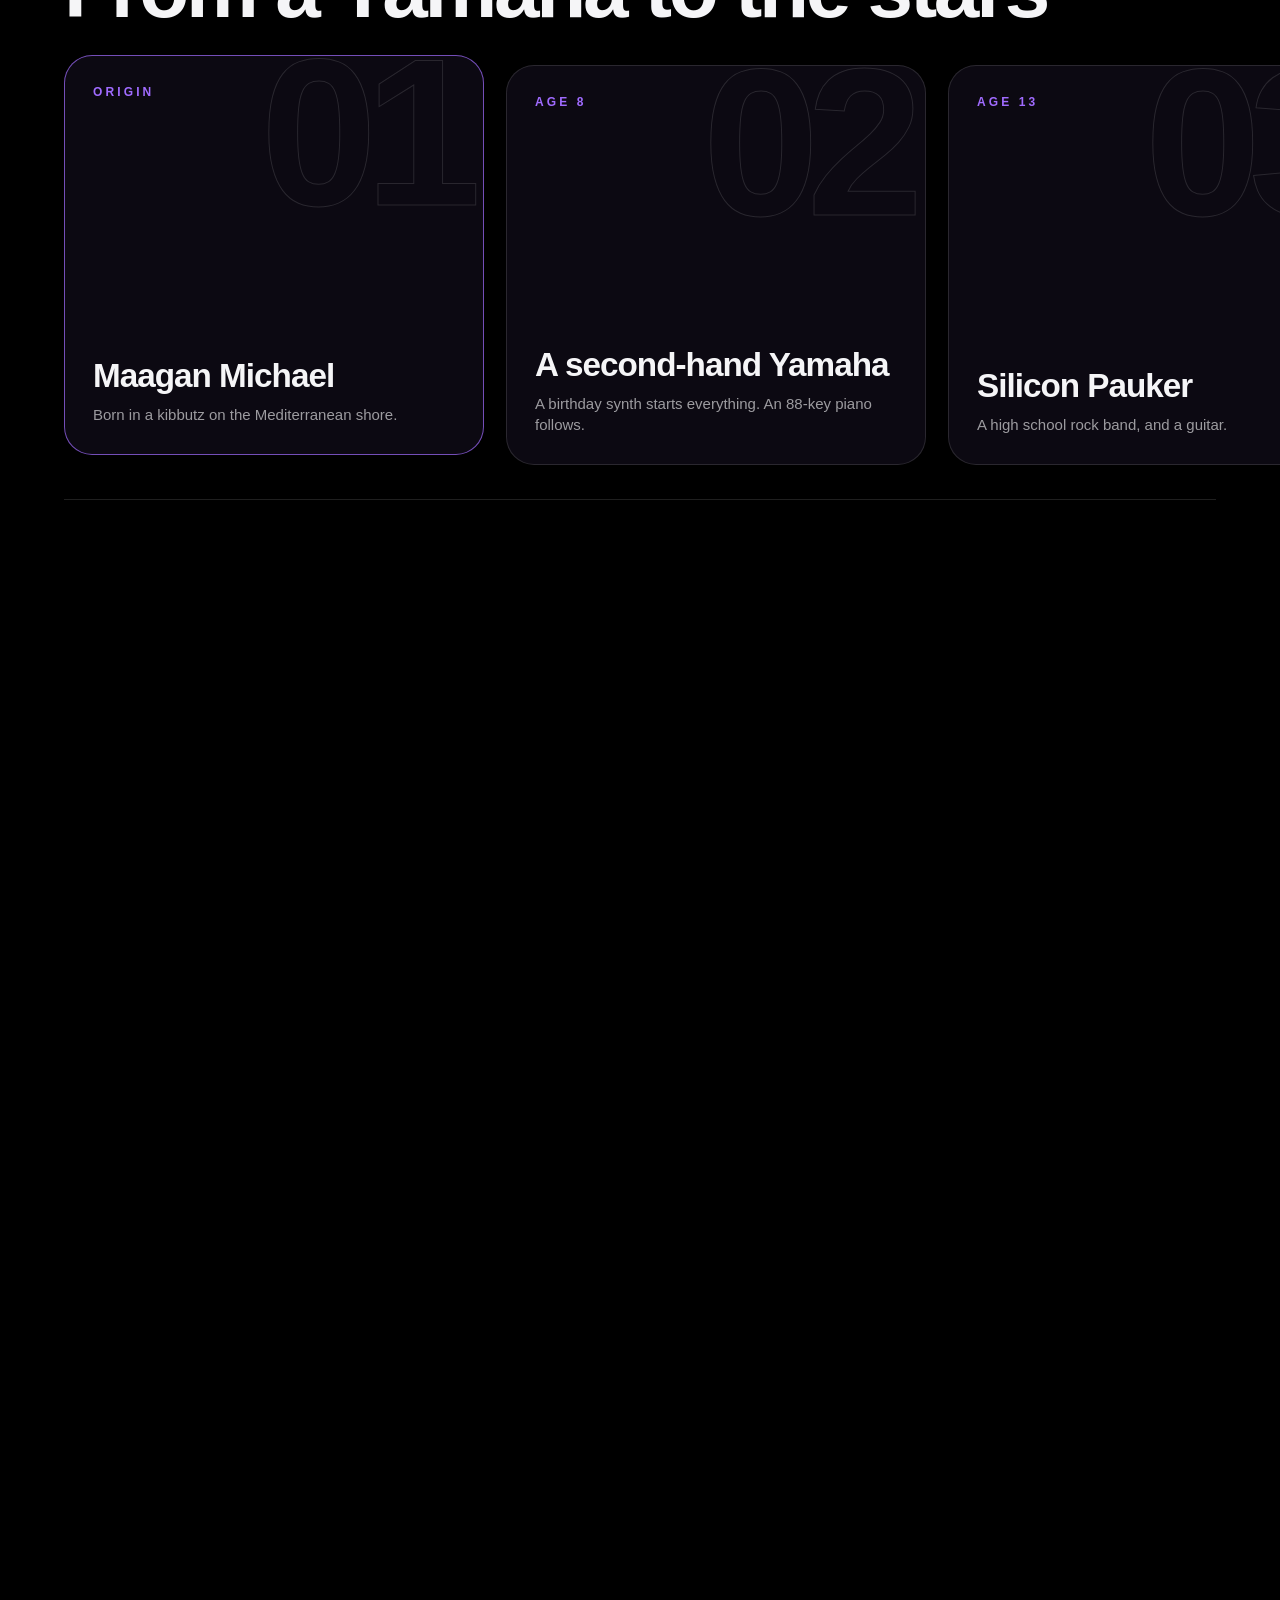
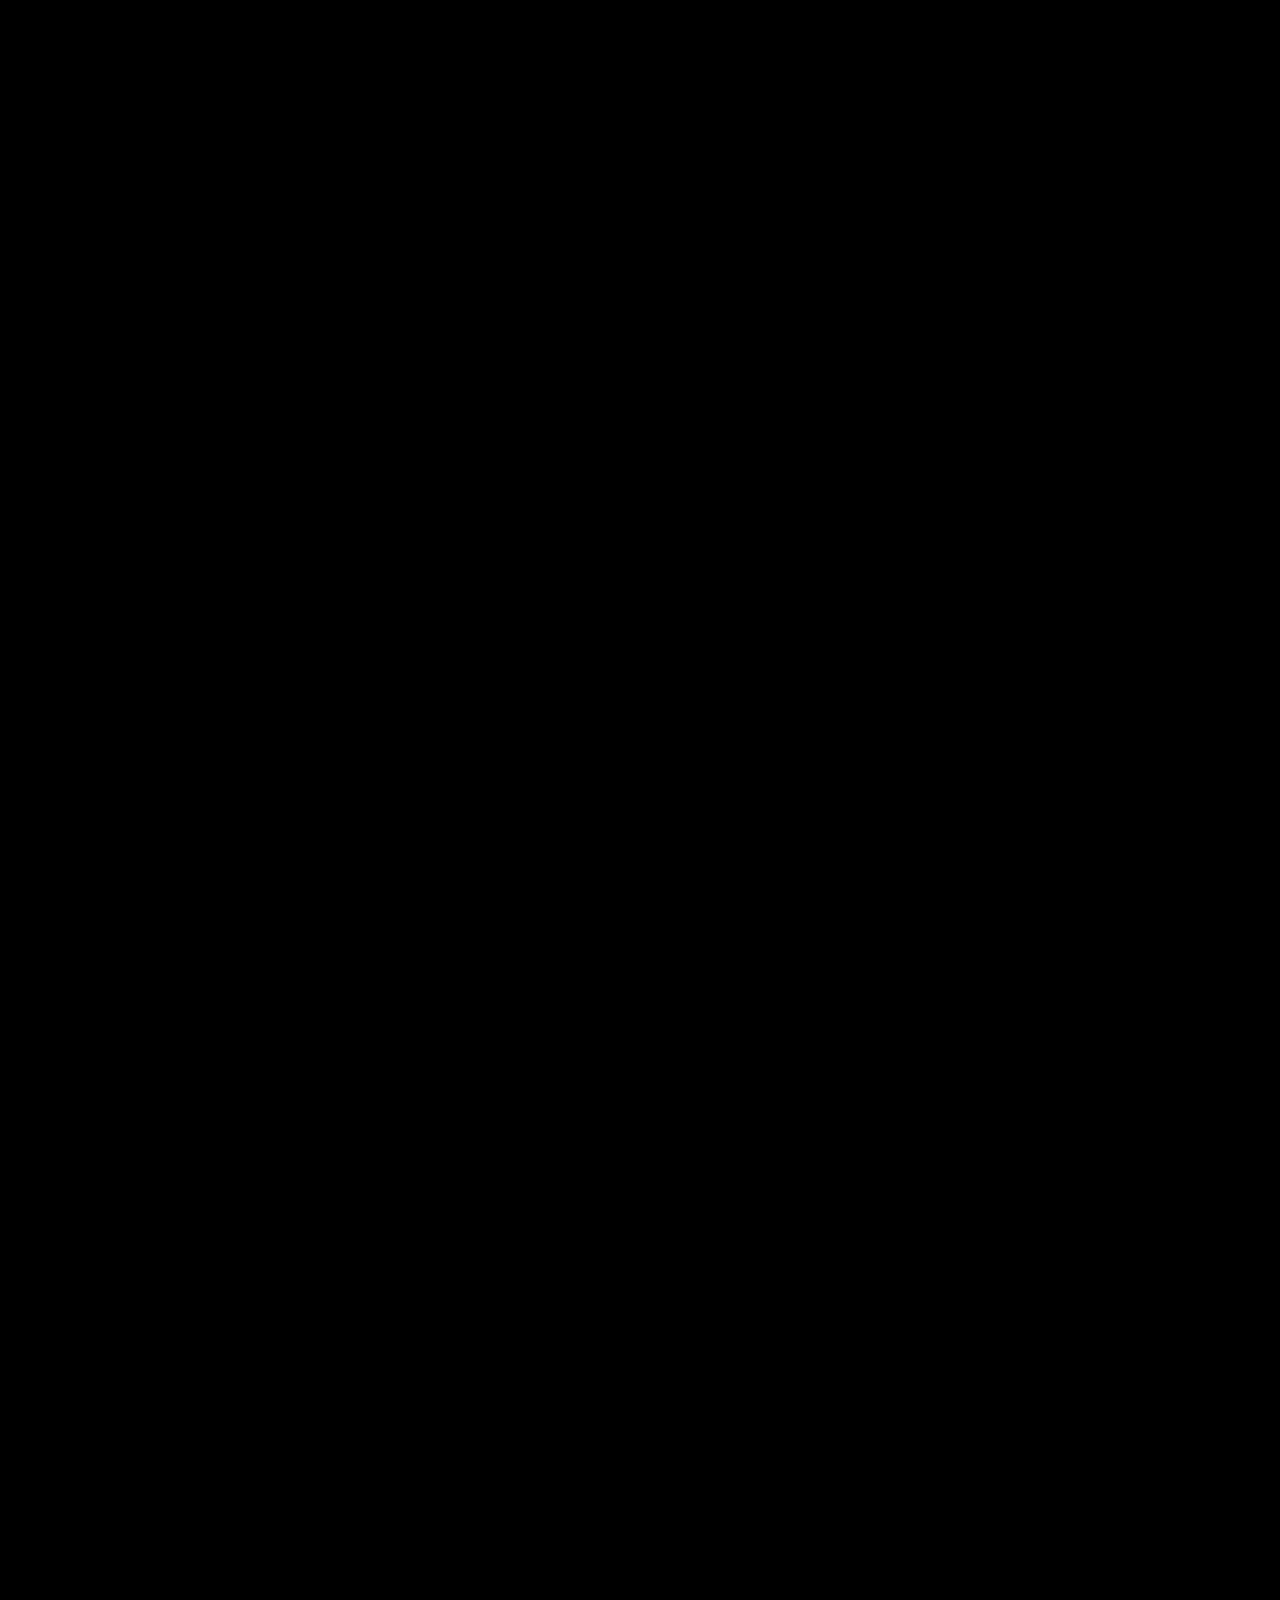
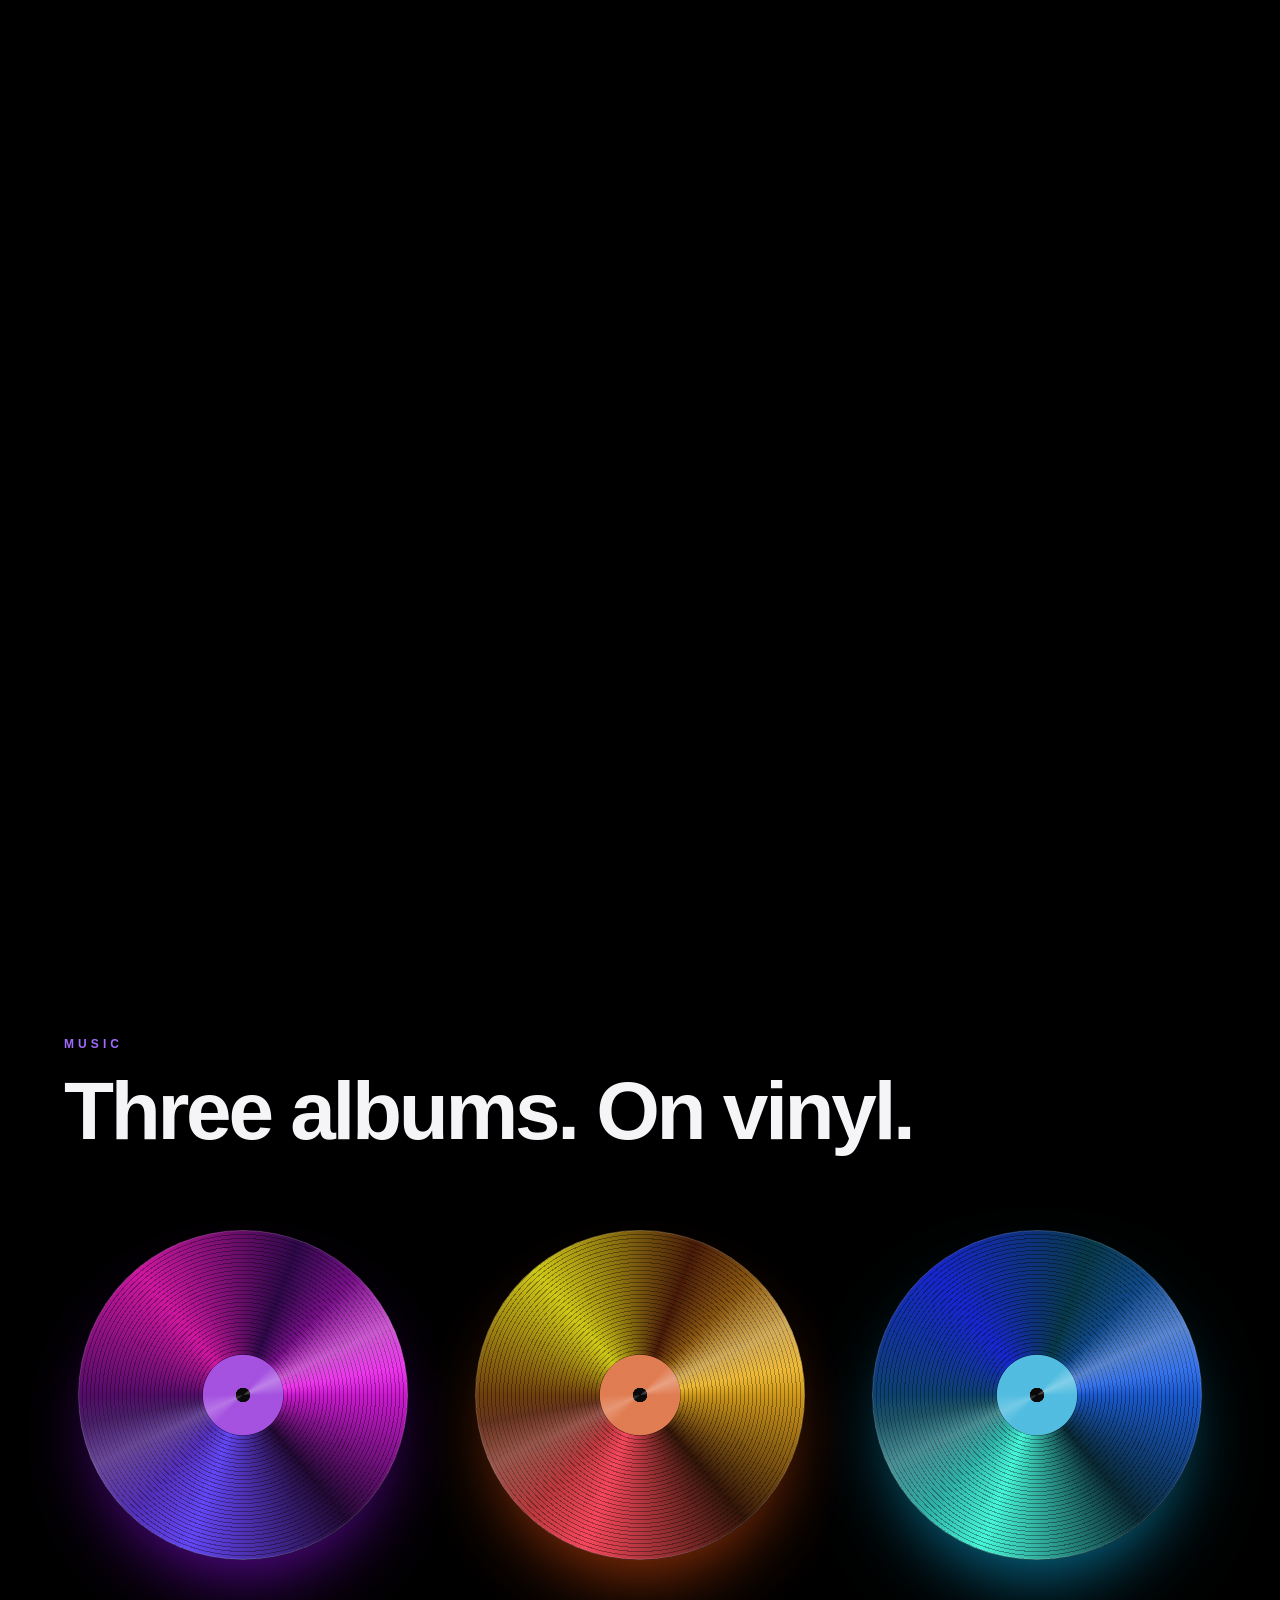
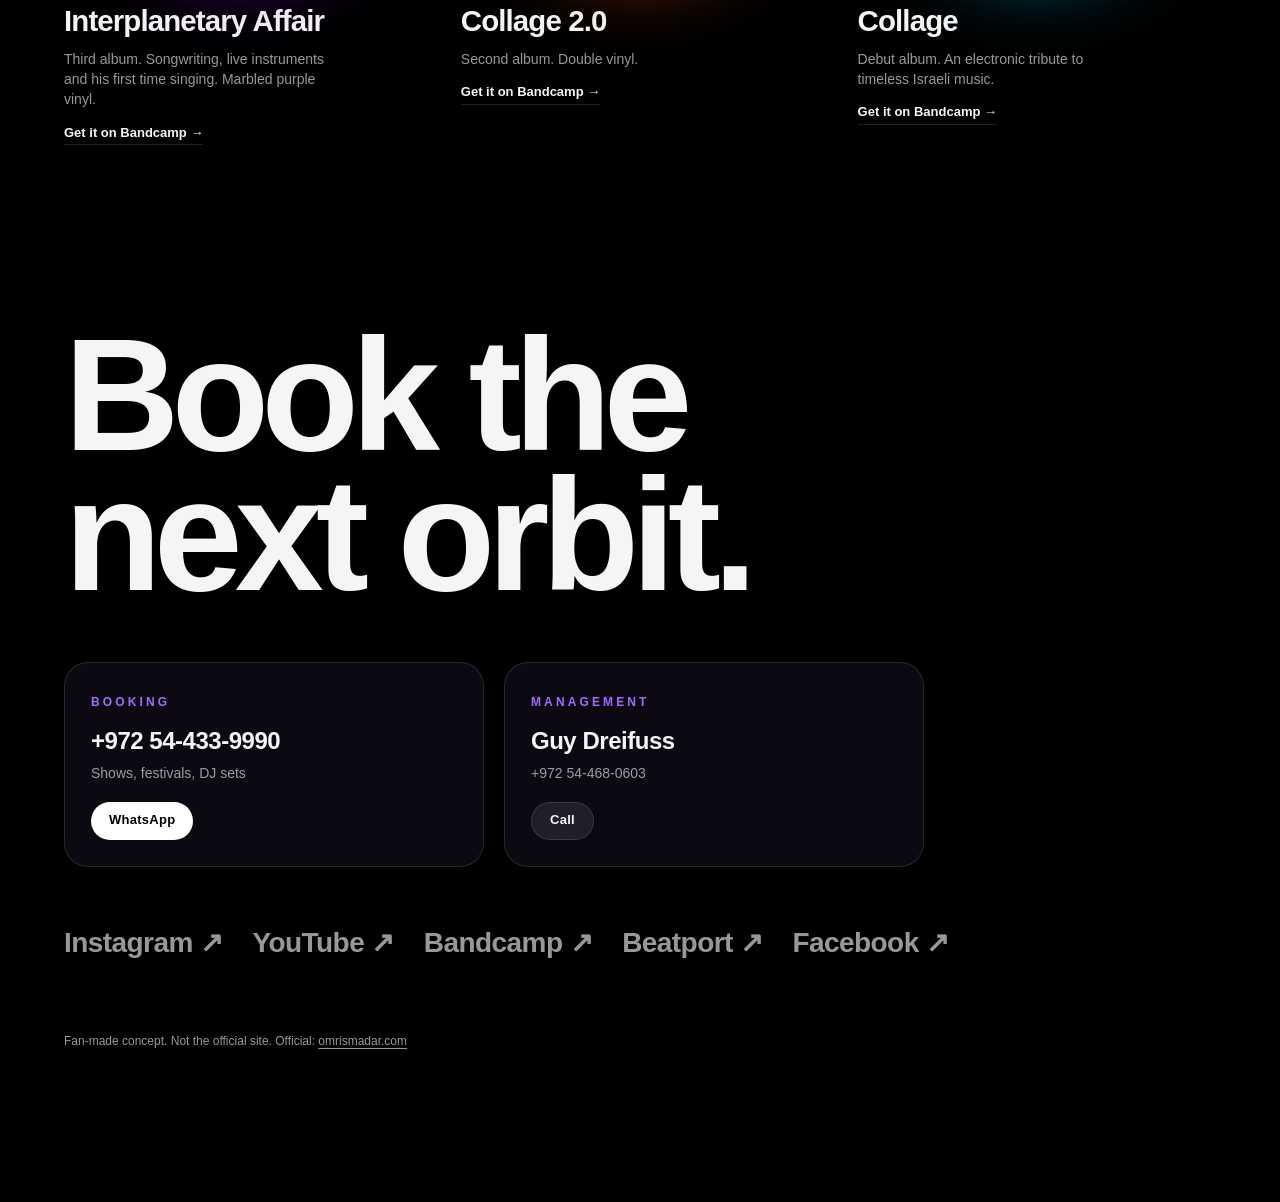
==== commit ad591ae1: "Reverb pedal with 12 machines takes the delay pedal's slot; delay pedal moves to the gear list Co-Au" ====
--- a/index.html
+++ b/index.html
@@ -95,6 +95,29 @@
           </div>
           <input type="range" class="mx-vol" id="mxVol" min="0" max="100" value="85" aria-label="Master volume">
         </div>
+        <div class="bs" id="bs" data-mod="bs">
+          <div class="bs-top">
+            <div class="bs-type">
+              <ul id="bsTypes" aria-label="Reverb machine"></ul>
+              <div class="bs-k"><div class="knob bk enc" id="bsType" role="slider" tabindex="0" aria-label="Reverb type"><i></i></div><label>Type</label></div>
+            </div>
+            <div class="bs-main">
+              <div class="bs-row1">
+                <div class="bs-lcd" id="bsLcd" aria-live="off">00B HALL</div>
+                <div class="bs-k"><div class="knob bk enc" id="bsValue" role="slider" tabindex="0" aria-label="Preset bank"><i></i></div><label>Value</label></div>
+              </div>
+              <div class="bs-knobs">
+                <div class="bs-k"><div class="knob bk" data-b="decay" role="slider" tabindex="0" aria-label="Decay" aria-valuemin="0" aria-valuemax="100"><i></i></div><label>Decay</label></div><div class="bs-k"><div class="knob bk" data-b="pre" role="slider" tabindex="0" aria-label="Pre-Delay" aria-valuemin="0" aria-valuemax="100"><i></i></div><label>Pre-Delay</label></div><div class="bs-k"><div class="knob bk" data-b="mix" role="slider" tabindex="0" aria-label="Mix" aria-valuemin="0" aria-valuemax="100"><i></i></div><label>Mix</label></div><div class="bs-k"><div class="knob bk" data-b="tone" role="slider" tabindex="0" aria-label="Tone" aria-valuemin="0" aria-valuemax="100"><i></i></div><label>Tone</label></div><div class="bs-k"><div class="knob bk" data-b="p1" role="slider" tabindex="0" aria-label="Param 1" aria-valuemin="0" aria-valuemax="100"><i></i></div><label>Param 1</label></div><div class="bs-k"><div class="knob bk" data-b="p2" role="slider" tabindex="0" aria-label="Param 2" aria-valuemin="0" aria-valuemax="100"><i></i></div><label>Param 2</label></div><div class="bs-k"><div class="knob bk" data-b="mod" role="slider" tabindex="0" aria-label="Mod" aria-valuemin="0" aria-valuemax="100"><i></i></div><label>Mod</label></div>
+              </div>
+            </div>
+          </div>
+          <div class="bs-foot">
+            <span class="bs-logo">os<b>sky</b><em>multidimensional reverberator</em></span>
+            <div class="fs"><button id="bsA" aria-label="Preset A"></button><b>A</b></div><div class="fs"><button id="bsB" aria-label="Preset B"></button><b>B</b></div><div class="fs"><button id="bsC" aria-label="Preset C"></button><b>C</b></div>
+            <span class="bs-hint">hold a switch<br>to freeze</span>
+          </div>
+        </div>
+        </div>
         <div class="pd" data-mod="pd">
           <div class="pd-top"><span class="pd-logo">OMRI<b>6</b></span><span class="pd-name"><b>OS4</b> MkII</span></div>
           <div class="pd-panel">
@@ -116,7 +139,6 @@
             <div class="fs"><b>C</b><button id="fsC" aria-label="Footswitch C"></button><span>▶ ONCE</span></div>
             <div class="fs"><b>TAP</b><button id="fsTAP" aria-label="Footswitch TAP"></button><span>½ / ←</span></div>
           </div>
-        </div>
         </div>
         <p class="rig-note" id="pdRead"></p>
         <div class="ms" id="ms" data-mod="ms">
--- a/styles.css
+++ b/styles.css
@@ -340,6 +340,39 @@
 @media (hover: none) { .rack-x { opacity: .8; } }
 [data-mod][hidden], .rig-note[hidden] { display: none; }
 
+/* ---------- Reverb pedal: sky-blue brushed aluminium, type list with LEDs, red display, seven knobs, three footswitches ---------- */
+.bs { position: relative; width: 30em; flex: none; border-radius: .8em; color: #0e2a3a; filter: drop-shadow(0 1.6em 1.6em rgba(0, 0, 0, .75)); display: flex; flex-direction: column;
+  background:
+    repeating-linear-gradient(90deg, rgba(255, 255, 255, .05) 0 1px, transparent 1px 3px),
+    linear-gradient(175deg, #a9dcf2 0, #7cc3e6 40%, #58a9d2 75%, #3f8fb9 100%);
+  box-shadow: inset 0 .08em 0 rgba(255, 255, 255, .8), inset 0 -.3em .5em rgba(0, 0, 0, .3), inset .1em 0 .2em rgba(255, 255, 255, .3); }
+.bs-top { flex: 1; display: flex; gap: .6em; padding: .8em .9em .5em; }
+.bs-type { width: 9.4em; flex: none; display: flex; flex-direction: column; align-items: center; justify-content: space-between; gap: .4em; }
+.bs-type ul { list-style: none; width: 100%; display: grid; grid-template-columns: 1fr 1fr; gap: .22em .5em; margin: 0; padding: 0; }
+.bs-type li { display: flex; align-items: center; gap: .5em; font-size: .44em; font-weight: 700; letter-spacing: .06em; text-transform: uppercase; cursor: pointer; white-space: nowrap; }
+.bs-type li::before { content: ""; width: .75em; height: .75em; flex: none; border-radius: 50%; background: #2b5a73; box-shadow: inset 0 .1em .15em rgba(0, 0, 0, .5), 0 .06em 0 rgba(255, 255, 255, .5); }
+.bs-type li.on::before { background: #d6ffe0; box-shadow: 0 0 .7em .2em #3dff7a, 0 0 1.4em .3em rgba(61, 255, 122, .6); }
+.bs-main { flex: 1; min-width: 0; display: flex; flex-direction: column; justify-content: space-between; gap: .5em; }
+.bs-row1 { display: flex; align-items: center; gap: .8em; }
+.bs-lcd { flex: 1; height: 2.3em; display: flex; align-items: center; padding: 0 .6em; border-radius: .25em; overflow: hidden; white-space: nowrap;
+  font: 700 1.05em ui-monospace, "SF Mono", Menlo, monospace; letter-spacing: .12em; color: #ff4133; text-shadow: 0 0 .5em rgba(255, 60, 40, .9);
+  background: linear-gradient(#1a0503, #0b0201); box-shadow: inset 0 .12em .4em #000, 0 .08em 0 rgba(255, 255, 255, .5); }
+.bs-knobs { display: flex; justify-content: space-between; }
+.bs-k { display: flex; flex-direction: column; align-items: center; gap: .3em; }
+.bs-k label { font-size: .4em; font-weight: 800; letter-spacing: .07em; text-transform: uppercase; white-space: nowrap; }
+.knob.bk { width: 2.15em; height: 2.15em;
+  background: conic-gradient(from 0deg, #f6f7f8, #9ea3aa 12%, #eceef0 25%, #8d9299 38%, #f6f7f8 50%, #9ea3aa 62%, #eceef0 75%, #8d9299 88%, #f6f7f8);
+  box-shadow: 0 .25em .45em rgba(0, 0, 0, .55), 0 0 0 .08em #5f646b, inset 0 0 0 .22em rgba(255, 255, 255, .35), inset 0 0 .3em rgba(0, 0, 0, .35); }
+.knob.bk i { top: 4%; width: .2em; height: 40%; margin-left: -.1em; background: #12222c; box-shadow: none; }
+.knob.bk.enc { width: 2.5em; height: 2.5em; }
+.bs-foot { display: flex; align-items: center; justify-content: space-between; gap: .6em; padding: .5em 1.2em .7em; border-radius: 0 0 .8em .8em; background: linear-gradient(180deg, rgba(255, 255, 255, .28), rgba(255, 255, 255, 0) 55%); box-shadow: inset 0 1px 0 rgba(255, 255, 255, .6); }
+.bs-logo { width: 7.6em; font-size: 1.15em; font-weight: 300; letter-spacing: -.02em; line-height: 1; }
+.bs-logo b { font-weight: 800; }
+.bs-logo em { display: block; margin-top: .35em; font-style: normal; font-size: .34em; font-weight: 700; letter-spacing: .12em; text-transform: uppercase; opacity: .8; }
+.bs .fs { flex-direction: column; width: 3.6em; gap: .1em; }
+.bs .fs b { font-size: .8em; }
+.bs-hint { width: 7.6em; font-size: .42em; font-weight: 700; letter-spacing: .08em; text-transform: uppercase; text-align: right; opacity: .7; line-height: 1.3; }
+
 /* video playing through the letterforms */
 .title-wrap { position: relative; }
 .pool-video { position: fixed; left: -9999px; top: 0; width: 160px; height: 90px; opacity: 0; pointer-events: none; }
@@ -659,6 +692,7 @@
   .sound { left: 14px; bottom: calc(14px + env(safe-area-inset-bottom)); }
   .rig { font-size: clamp(9px, 2.95vw, 17px); align-self: center; width: 30em; }
   .rig-row { flex-direction: column; }
+  .bs-type { width: 8.6em; } .bs-top { padding: .7em .7em .4em; gap: .4em; } .knob.bk { width: 1.95em; height: 1.95em; }
   .mx { width: auto; flex-direction: row; align-items: center; gap: .8em; }
   .mx-lcd { width: 6.4em; flex: none; }
   .mx-eq { flex: none; } .mx-knobs { flex-direction: row; gap: .7em; } .mx-k { flex-direction: column; gap: .15em; }
